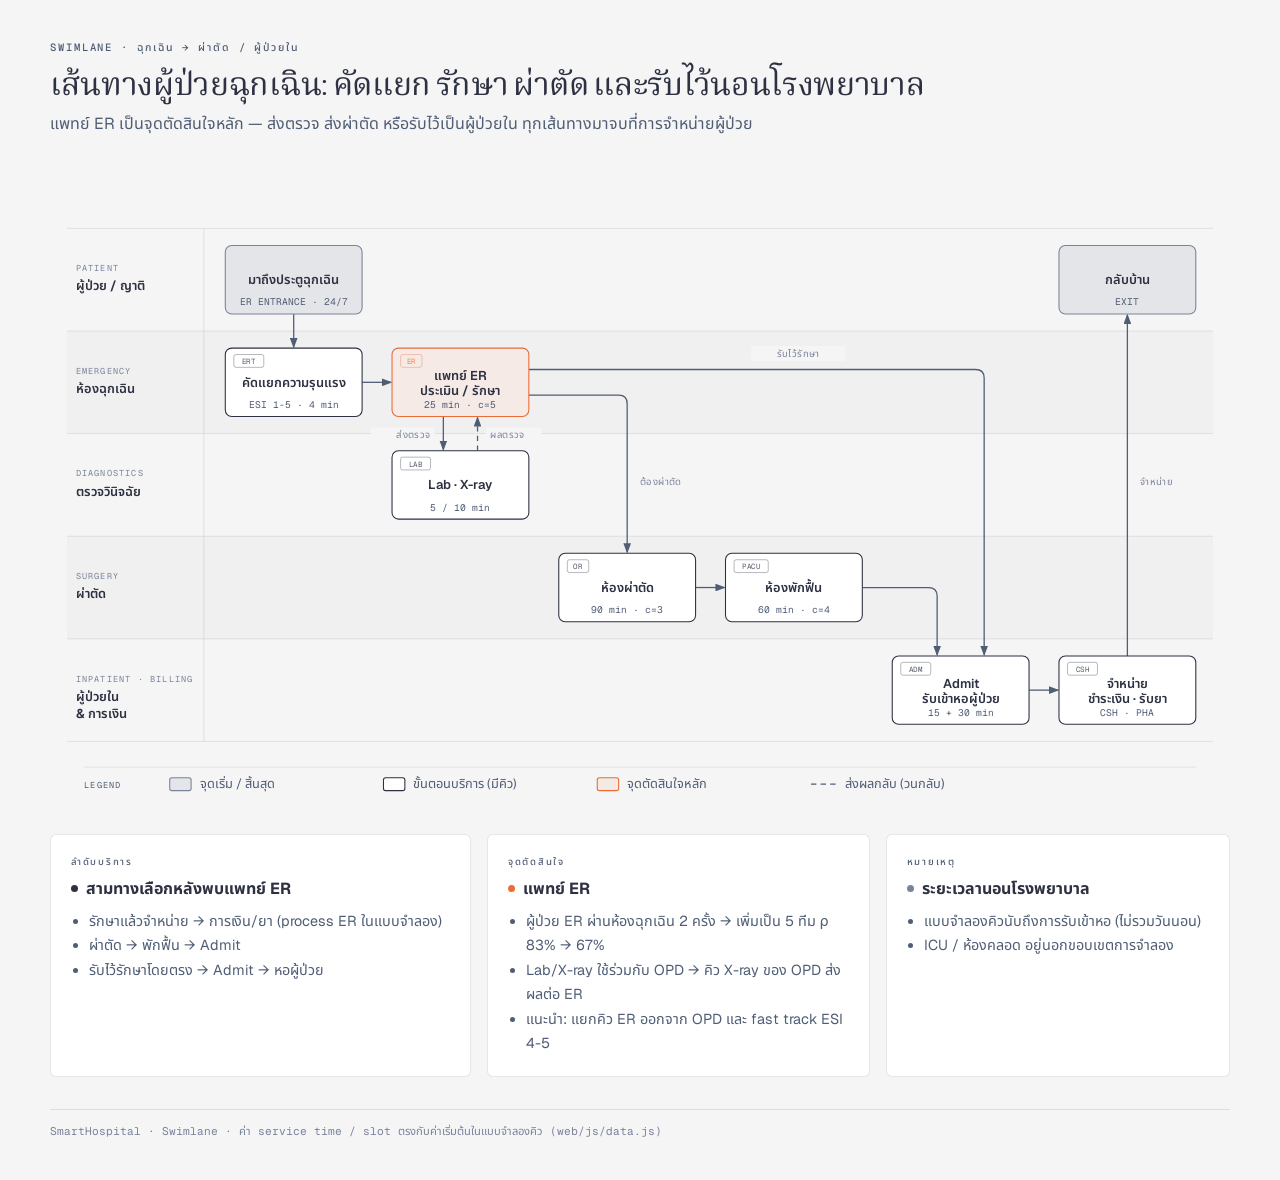
==== web/diagrams/swimlane-er-ipd.html @ c5fd8a25 "SmartHospital: patient flow simulator with queueing analysis - Hospital service/department catalog a" ====
<!DOCTYPE html>
<html lang="th">
<head>
  <meta charset="UTF-8">
  <meta name="viewport" content="width=device-width, initial-scale=1.0">
  <title>Swimlane ER IPD</title>
  <link href="https://fonts.googleapis.com/css2?family=Instrument+Serif:ital@0;1&family=Geist:wght@400;500;600&family=Geist+Mono:wght@400;500;600&family=Noto+Sans+Thai:wght@400;500;600&family=Noto+Serif+Thai:wght@400;500&display=swap" rel="stylesheet">
  <style>
    *, *::before, *::after { box-sizing: border-box; margin: 0; padding: 0; }
    :root { --paper:#f5f5f5; --ink:#2d3142; --muted:#4f5d75; --soft:#7a8399; --accent:#eb6c36; --rule:rgba(45,49,66,0.12);
      --sans:'Geist','Noto Sans Thai',system-ui,sans-serif; --serif:'Instrument Serif','Noto Serif Thai',serif; --mono:'Geist Mono','Noto Sans Thai',ui-monospace,monospace; }
    body { font-family: var(--sans); background: var(--paper); color: var(--ink); padding: 2.5rem 1.5rem; }
    .frame { max-width: 1180px; margin: 0 auto; }
    .eyebrow { font-family: var(--mono); font-size: .66rem; font-weight: 500; letter-spacing: .18em; text-transform: uppercase; color: var(--muted); margin-bottom: .5rem; }
    h1 { font-family: var(--serif); font-size: clamp(1.5rem, 2.4vw + .75rem, 2rem); font-weight: 400; letter-spacing: -.01em; line-height: 1.3; margin-bottom: .4rem; }
    .lede { color: var(--muted); margin-bottom: 1.5rem; max-width: 70ch; }
    .scroll { overflow-x: auto; }
    svg { width: 100%; min-width: 960px; display: block; }
    .cards { display: grid; grid-template-columns: 1.1fr 1fr .9fr; gap: 16px; margin-top: 1.5rem; }
    .card { background: #fff; border: 1px solid var(--rule); border-radius: 6px; padding: 1.25rem; }
    .card .eyebrow { font-size: .6rem; }
    .card h3 { font-size: 1rem; margin: .2rem 0 .5rem; display: flex; gap: 8px; align-items: center; }
    .dot { width: 7px; height: 7px; border-radius: 50%; display: inline-block; }
    .card ul { padding-left: 1.1rem; color: var(--muted); font-size: .9rem; line-height: 1.7; }
    .aside { font-family: var(--serif); font-style: italic; color: var(--muted); }
    footer { margin-top: 2rem; padding-top: .8rem; border-top: 1px solid var(--rule); font-family: var(--mono); font-size: .7rem; color: var(--soft); }
    @media (max-width: 800px) { .cards { grid-template-columns: 1fr; } }
  </style>
</head>
<body>
  <div class="frame">
    <p class="eyebrow">Swimlane · ฉุกเฉิน → ผ่าตัด / ผู้ป่วยใน</p>
    <h1>เส้นทางผู้ป่วยฉุกเฉิน: คัดแยก รักษา ผ่าตัด และรับไว้นอนโรงพยาบาล</h1>
    <p class="lede">แพทย์ ER เป็นจุดตัดสินใจหลัก — ส่งตรวจ ส่งผ่าตัด หรือรับไว้เป็นผู้ป่วยใน ทุกเส้นทางมาจบที่การจำหน่ายผู้ป่วย</p>
    <div class="scroll">
    <svg viewBox="0 0 1104 608" xmlns="http://www.w3.org/2000/svg" role="img" aria-labelledby="swimlane-er-ipd-title swimlane-er-ipd-desc">
    <title id="swimlane-er-ipd-title">เส้นทางผู้ป่วยฉุกเฉิน: คัดแยก รักษา ผ่าตัด และรับไว้นอนโรงพยาบาล</title>
    <desc id="swimlane-er-ipd-desc">Swimlane ห้าแถวแสดงผู้ป่วยฉุกเฉินผ่านการคัดแยก แพทย์ ER ส่งตรวจ Lab/X-ray แล้วแยกไปผ่าตัดและพักฟื้น หรือรับไว้ในหอผู้ป่วย ก่อนจำหน่าย ชำระเงิน รับยา และกลับบ้าน</desc>
    <defs>
      <marker id="arrow" markerWidth="8" markerHeight="6" refX="7" refY="3" orient="auto"><polygon points="0 0, 8 3, 0 6" fill="#4f5d75"/></marker>
      <marker id="arrow-accent" markerWidth="8" markerHeight="6" refX="7" refY="3" orient="auto"><polygon points="0 0, 8 3, 0 6" fill="#eb6c36"/></marker>
      <marker id="arrow-link" markerWidth="8" markerHeight="6" refX="7" refY="3" orient="auto"><polygon points="0 0, 8 3, 0 6" fill="#2e5aa8"/></marker>
    </defs>
    <rect width="100%" height="100%" fill="#f5f5f5"/>
    <!-- lanes -->
    <text x="24" y="104" fill="#7a8399" font-size="8" font-family="'Geist Mono','Noto Sans Thai',monospace" letter-spacing="0.14em">PATIENT</text>
    <text x="24" y="122" fill="#2d3142" font-size="12" font-weight="600" font-family="'Geist','Noto Sans Thai',sans-serif">ผู้ป่วย / ญาติ</text>
    <line x1="16" y1="64" x2="1088" y2="64" stroke="rgba(45,49,66,0.12)" stroke-width="0.8"/>
    <rect x="16" y="160" width="1072" height="96" fill="rgba(45,49,66,0.025)"/>
    <text x="24" y="200" fill="#7a8399" font-size="8" font-family="'Geist Mono','Noto Sans Thai',monospace" letter-spacing="0.14em">EMERGENCY</text>
    <text x="24" y="218" fill="#2d3142" font-size="12" font-weight="600" font-family="'Geist','Noto Sans Thai',sans-serif">ห้องฉุกเฉิน</text>
    <line x1="16" y1="160" x2="1088" y2="160" stroke="rgba(45,49,66,0.12)" stroke-width="0.8"/>
    <text x="24" y="296" fill="#7a8399" font-size="8" font-family="'Geist Mono','Noto Sans Thai',monospace" letter-spacing="0.14em">DIAGNOSTICS</text>
    <text x="24" y="314" fill="#2d3142" font-size="12" font-weight="600" font-family="'Geist','Noto Sans Thai',sans-serif">ตรวจวินิจฉัย</text>
    <line x1="16" y1="256" x2="1088" y2="256" stroke="rgba(45,49,66,0.12)" stroke-width="0.8"/>
    <rect x="16" y="352" width="1072" height="96" fill="rgba(45,49,66,0.025)"/>
    <text x="24" y="392" fill="#7a8399" font-size="8" font-family="'Geist Mono','Noto Sans Thai',monospace" letter-spacing="0.14em">SURGERY</text>
    <text x="24" y="410" fill="#2d3142" font-size="12" font-weight="600" font-family="'Geist','Noto Sans Thai',sans-serif">ผ่าตัด</text>
    <line x1="16" y1="352" x2="1088" y2="352" stroke="rgba(45,49,66,0.12)" stroke-width="0.8"/>
    <text x="24" y="488" fill="#7a8399" font-size="8" font-family="'Geist Mono','Noto Sans Thai',monospace" letter-spacing="0.14em">INPATIENT · BILLING</text>
    <text x="24" y="506" fill="#2d3142" font-size="12" font-weight="600" font-family="'Geist','Noto Sans Thai',sans-serif">ผู้ป่วยใน</text>
    <text x="24" y="522" fill="#2d3142" font-size="12" font-weight="600" font-family="'Geist','Noto Sans Thai',sans-serif">& การเงิน</text>
    <line x1="16" y1="448" x2="1088" y2="448" stroke="rgba(45,49,66,0.12)" stroke-width="0.8"/>
    <line x1="16" y1="544" x2="1088" y2="544" stroke="rgba(45,49,66,0.12)" stroke-width="0.8"/>
    <line x1="144" y1="64" x2="144" y2="544" stroke="rgba(45,49,66,0.12)" stroke-width="0.8"/>
    <!-- arrows (drawn before nodes) -->
    <path d="M228,144 V175" fill="none" stroke="#4f5d75" stroke-width="1.2" marker-end="url(#arrow)"/>
    <path d="M292,208 H319" fill="none" stroke="#4f5d75" stroke-width="1.2" marker-end="url(#arrow)"/>
    <path d="M368,240 V271" fill="none" stroke="#4f5d75" stroke-width="1.2" marker-end="url(#arrow)"/>
    <rect x="300" y="250" width="60" height="14" rx="2" fill="#f5f5f5"/>
    <text x="356" y="260" fill="#7a8399" font-size="9" font-family="'Geist Mono','Noto Sans Thai',monospace" text-anchor="end" letter-spacing="0.04em">ส่งตรวจ</text>
    <path d="M400,272 V241" fill="none" stroke="#4f5d75" stroke-width="1.2" stroke-dasharray="5,4" marker-end="url(#arrow)"/>
    <rect x="408" y="250" width="52" height="14" rx="2" fill="#f5f5f5"/>
    <text x="412" y="260" fill="#7a8399" font-size="9" font-family="'Geist Mono','Noto Sans Thai',monospace" text-anchor="start" letter-spacing="0.04em">ผลตรวจ</text>
    <path d="M448,220 H532 Q540,220 540,228 V367" fill="none" stroke="#4f5d75" stroke-width="1.2" marker-end="url(#arrow)"/>
    <rect x="548" y="294" width="80" height="14" rx="2" fill="#f5f5f5"/>
    <text x="552" y="304" fill="#7a8399" font-size="9" font-family="'Geist Mono','Noto Sans Thai',monospace" text-anchor="start" letter-spacing="0.04em">ต้องผ่าตัด</text>
    <path d="M448,196 H866 Q874,196 874,204 V463" fill="none" stroke="#4f5d75" stroke-width="1.2" marker-end="url(#arrow)"/>
    <rect x="656" y="174" width="88" height="14" rx="2" fill="#f5f5f5"/>
    <text x="700" y="184" fill="#7a8399" font-size="9" font-family="'Geist Mono','Noto Sans Thai',monospace" text-anchor="middle" letter-spacing="0.04em">รับไว้รักษา</text>
    <path d="M604,400 H631" fill="none" stroke="#4f5d75" stroke-width="1.2" marker-end="url(#arrow)"/>
    <path d="M760,400 H822 Q830,400 830,408 V463" fill="none" stroke="#4f5d75" stroke-width="1.2" marker-end="url(#arrow)"/>
    <path d="M916,496 H943" fill="none" stroke="#4f5d75" stroke-width="1.2" marker-end="url(#arrow)"/>
    <path d="M1008,464 V145" fill="none" stroke="#4f5d75" stroke-width="1.2" marker-end="url(#arrow)"/>
    <rect x="1016" y="294" width="60" height="14" rx="2" fill="#f5f5f5"/>
    <text x="1020" y="304" fill="#7a8399" font-size="9" font-family="'Geist Mono','Noto Sans Thai',monospace" text-anchor="start" letter-spacing="0.04em">จำหน่าย</text>
    <!-- nodes -->
    <rect x="164" y="80" width="128" height="64" rx="6" fill="#f5f5f5"/>
    <rect x="164" y="80" width="128" height="64" rx="6" fill="rgba(79,93,117,0.10)" stroke="#7a8399" stroke-width="1"/>
    <text x="228" y="116" fill="#2d3142" font-size="12" font-weight="600" font-family="'Geist','Noto Sans Thai',sans-serif" text-anchor="middle">มาถึงประตูฉุกเฉิน</text>
    <text x="228" y="136" fill="#4f5d75" font-size="9" font-family="'Geist Mono','Noto Sans Thai',monospace" text-anchor="middle">ER ENTRANCE · 24/7</text>
    <rect x="164" y="176" width="128" height="64" rx="6" fill="#f5f5f5"/>
    <rect x="164" y="176" width="128" height="64" rx="6" fill="#ffffff" stroke="#2d3142" stroke-width="1"/>
    <rect x="172" y="182" width="28" height="12" rx="2" fill="transparent" stroke="#2d3142" stroke-opacity="0.4" stroke-width="0.8"/>
    <text x="186" y="191" fill="#2d3142" fill-opacity="0.8" font-size="7" font-family="'Geist Mono','Noto Sans Thai',monospace" text-anchor="middle" letter-spacing="0.08em">ERT</text>
    <text x="228" y="212" fill="#2d3142" font-size="12" font-weight="600" font-family="'Geist','Noto Sans Thai',sans-serif" text-anchor="middle">คัดแยกความรุนแรง</text>
    <text x="228" y="232" fill="#4f5d75" font-size="9" font-family="'Geist Mono','Noto Sans Thai',monospace" text-anchor="middle">ESI 1-5 · 4 min</text>
    <rect x="320" y="176" width="128" height="64" rx="6" fill="#f5f5f5"/>
    <rect x="320" y="176" width="128" height="64" rx="6" fill="rgba(235,108,54,0.08)" stroke="#eb6c36" stroke-width="1"/>
    <rect x="328" y="182" width="20" height="12" rx="2" fill="transparent" stroke="#eb6c36" stroke-opacity="0.4" stroke-width="0.8"/>
    <text x="338" y="191" fill="#eb6c36" fill-opacity="0.8" font-size="7" font-family="'Geist Mono','Noto Sans Thai',monospace" text-anchor="middle" letter-spacing="0.08em">ER</text>
    <text x="384" y="206" fill="#2d3142" font-size="12" font-weight="600" font-family="'Geist','Noto Sans Thai',sans-serif" text-anchor="middle">แพทย์ ER</text>
    <text x="384" y="220" fill="#2d3142" font-size="12" font-weight="600" font-family="'Geist','Noto Sans Thai',sans-serif" text-anchor="middle">ประเมิน / รักษา</text>
    <text x="384" y="232" fill="#4f5d75" font-size="9" font-family="'Geist Mono','Noto Sans Thai',monospace" text-anchor="middle">25 min · c=5</text>
    <rect x="320" y="272" width="128" height="64" rx="6" fill="#f5f5f5"/>
    <rect x="320" y="272" width="128" height="64" rx="6" fill="#ffffff" stroke="#2d3142" stroke-width="1"/>
    <rect x="328" y="278" width="28" height="12" rx="2" fill="transparent" stroke="#2d3142" stroke-opacity="0.4" stroke-width="0.8"/>
    <text x="342" y="287" fill="#2d3142" fill-opacity="0.8" font-size="7" font-family="'Geist Mono','Noto Sans Thai',monospace" text-anchor="middle" letter-spacing="0.08em">LAB</text>
    <text x="384" y="308" fill="#2d3142" font-size="12" font-weight="600" font-family="'Geist','Noto Sans Thai',sans-serif" text-anchor="middle">Lab · X-ray</text>
    <text x="384" y="328" fill="#4f5d75" font-size="9" font-family="'Geist Mono','Noto Sans Thai',monospace" text-anchor="middle">5 / 10 min</text>
    <rect x="476" y="368" width="128" height="64" rx="6" fill="#f5f5f5"/>
    <rect x="476" y="368" width="128" height="64" rx="6" fill="#ffffff" stroke="#2d3142" stroke-width="1"/>
    <rect x="484" y="374" width="20" height="12" rx="2" fill="transparent" stroke="#2d3142" stroke-opacity="0.4" stroke-width="0.8"/>
    <text x="494" y="383" fill="#2d3142" fill-opacity="0.8" font-size="7" font-family="'Geist Mono','Noto Sans Thai',monospace" text-anchor="middle" letter-spacing="0.08em">OR</text>
    <text x="540" y="404" fill="#2d3142" font-size="12" font-weight="600" font-family="'Geist','Noto Sans Thai',sans-serif" text-anchor="middle">ห้องผ่าตัด</text>
    <text x="540" y="424" fill="#4f5d75" font-size="9" font-family="'Geist Mono','Noto Sans Thai',monospace" text-anchor="middle">90 min · c=3</text>
    <rect x="632" y="368" width="128" height="64" rx="6" fill="#f5f5f5"/>
    <rect x="632" y="368" width="128" height="64" rx="6" fill="#ffffff" stroke="#2d3142" stroke-width="1"/>
    <rect x="640" y="374" width="32" height="12" rx="2" fill="transparent" stroke="#2d3142" stroke-opacity="0.4" stroke-width="0.8"/>
    <text x="656" y="383" fill="#2d3142" fill-opacity="0.8" font-size="7" font-family="'Geist Mono','Noto Sans Thai',monospace" text-anchor="middle" letter-spacing="0.08em">PACU</text>
    <text x="696" y="404" fill="#2d3142" font-size="12" font-weight="600" font-family="'Geist','Noto Sans Thai',sans-serif" text-anchor="middle">ห้องพักฟื้น</text>
    <text x="696" y="424" fill="#4f5d75" font-size="9" font-family="'Geist Mono','Noto Sans Thai',monospace" text-anchor="middle">60 min · c=4</text>
    <rect x="788" y="464" width="128" height="64" rx="6" fill="#f5f5f5"/>
    <rect x="788" y="464" width="128" height="64" rx="6" fill="#ffffff" stroke="#2d3142" stroke-width="1"/>
    <rect x="796" y="470" width="28" height="12" rx="2" fill="transparent" stroke="#2d3142" stroke-opacity="0.4" stroke-width="0.8"/>
    <text x="810" y="479" fill="#2d3142" fill-opacity="0.8" font-size="7" font-family="'Geist Mono','Noto Sans Thai',monospace" text-anchor="middle" letter-spacing="0.08em">ADM</text>
    <text x="852" y="494" fill="#2d3142" font-size="12" font-weight="600" font-family="'Geist','Noto Sans Thai',sans-serif" text-anchor="middle">Admit</text>
    <text x="852" y="508" fill="#2d3142" font-size="12" font-weight="600" font-family="'Geist','Noto Sans Thai',sans-serif" text-anchor="middle">รับเข้าหอผู้ป่วย</text>
    <text x="852" y="520" fill="#4f5d75" font-size="9" font-family="'Geist Mono','Noto Sans Thai',monospace" text-anchor="middle">15 + 30 min</text>
    <rect x="944" y="464" width="128" height="64" rx="6" fill="#f5f5f5"/>
    <rect x="944" y="464" width="128" height="64" rx="6" fill="#ffffff" stroke="#2d3142" stroke-width="1"/>
    <rect x="952" y="470" width="28" height="12" rx="2" fill="transparent" stroke="#2d3142" stroke-opacity="0.4" stroke-width="0.8"/>
    <text x="966" y="479" fill="#2d3142" fill-opacity="0.8" font-size="7" font-family="'Geist Mono','Noto Sans Thai',monospace" text-anchor="middle" letter-spacing="0.08em">CSH</text>
    <text x="1008" y="494" fill="#2d3142" font-size="12" font-weight="600" font-family="'Geist','Noto Sans Thai',sans-serif" text-anchor="middle">จำหน่าย</text>
    <text x="1008" y="508" fill="#2d3142" font-size="12" font-weight="600" font-family="'Geist','Noto Sans Thai',sans-serif" text-anchor="middle">ชำระเงิน · รับยา</text>
    <text x="1008" y="520" fill="#4f5d75" font-size="9" font-family="'Geist Mono','Noto Sans Thai',monospace" text-anchor="middle">CSH · PHA</text>
    <rect x="944" y="80" width="128" height="64" rx="6" fill="#f5f5f5"/>
    <rect x="944" y="80" width="128" height="64" rx="6" fill="rgba(79,93,117,0.10)" stroke="#7a8399" stroke-width="1"/>
    <text x="1008" y="116" fill="#2d3142" font-size="12" font-weight="600" font-family="'Geist','Noto Sans Thai',sans-serif" text-anchor="middle">กลับบ้าน</text>
    <text x="1008" y="136" fill="#4f5d75" font-size="9" font-family="'Geist Mono','Noto Sans Thai',monospace" text-anchor="middle">EXIT</text>
    <!-- legend -->
    <line x1="32" y1="568" x2="1072" y2="568" stroke="rgba(45,49,66,0.12)" stroke-width="0.8"/>
    <text x="32" y="588" fill="#4f5d75" font-size="8" font-family="'Geist Mono','Noto Sans Thai',monospace" letter-spacing="0.14em">LEGEND</text>
    <rect x="112" y="578" width="20" height="12" rx="2" fill="rgba(79,93,117,0.10)" stroke="#7a8399" stroke-width="1"/>
    <text x="140" y="588" fill="#4f5d75" font-size="12" font-family="'Geist','Noto Sans Thai',sans-serif">จุดเริ่ม / สิ้นสุด</text>
    <rect x="312" y="578" width="20" height="12" rx="2" fill="#ffffff" stroke="#2d3142" stroke-width="1"/>
    <text x="340" y="588" fill="#4f5d75" font-size="12" font-family="'Geist','Noto Sans Thai',sans-serif">ขั้นตอนบริการ (มีคิว)</text>
    <rect x="512" y="578" width="20" height="12" rx="2" fill="rgba(235,108,54,0.08)" stroke="#eb6c36" stroke-width="1"/>
    <text x="540" y="588" fill="#4f5d75" font-size="12" font-family="'Geist','Noto Sans Thai',sans-serif">จุดตัดสินใจหลัก</text>
    <line x1="712" y1="584" x2="736" y2="584" stroke="#4f5d75" stroke-width="1.2" stroke-dasharray="5,4"/>
    <text x="744" y="588" fill="#4f5d75" font-size="12" font-family="'Geist','Noto Sans Thai',sans-serif">ส่งผลกลับ (วนกลับ)</text>
    </svg>
    </div>
    <div class="cards"><div class="card"><p class="eyebrow">ลำดับบริการ</p><h3><span class="dot" style="background:#2d3142"></span>สามทางเลือกหลังพบแพทย์ ER</h3><ul><li>รักษาแล้วจำหน่าย → การเงิน/ยา (process ER ในแบบจำลอง)</li><li>ผ่าตัด → พักฟื้น → Admit</li><li>รับไว้รักษาโดยตรง → Admit → หอผู้ป่วย</li></ul></div><div class="card"><p class="eyebrow">จุดตัดสินใจ</p><h3><span class="dot" style="background:#eb6c36"></span>แพทย์ ER</h3><ul><li>ผู้ป่วย ER ผ่านห้องฉุกเฉิน 2 ครั้ง → เพิ่มเป็น 5 ทีม ρ 83% → 67%</li><li>Lab/X-ray ใช้ร่วมกับ OPD → คิว X-ray ของ OPD ส่งผลต่อ ER</li><li>แนะนำ: แยกคิว ER ออกจาก OPD และ fast track ESI 4-5</li></ul></div><div class="card"><p class="eyebrow">หมายเหตุ</p><h3><span class="dot" style="background:#7a8399"></span>ระยะเวลานอนโรงพยาบาล</h3><ul><li>แบบจำลองคิวนับถึงการรับเข้าหอ (ไม่รวมวันนอน)</li><li>ICU / ห้องคลอด อยู่นอกขอบเขตการจำลอง</li></ul></div></div>
    <footer>SmartHospital · Swimlane · ค่า service time / slot ตรงกับค่าเริ่มต้นในแบบจำลองคิว (web/js/data.js)</footer>
  </div>
</body>
</html>
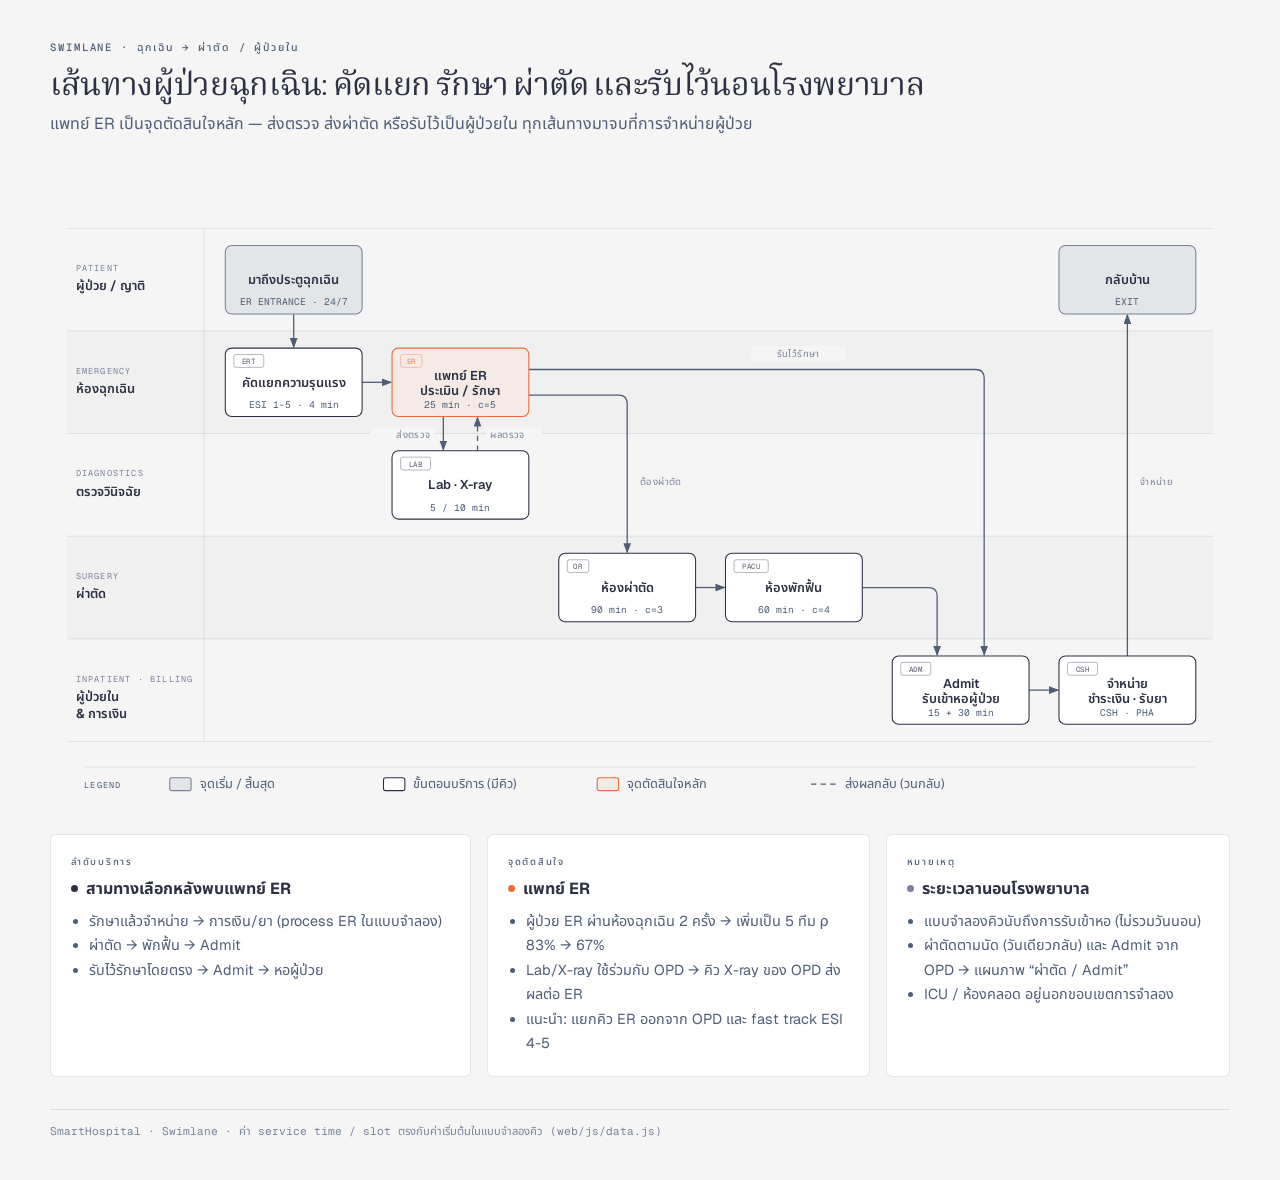
==== commit 35621e0f: "Add swimlanes for specialty OPD and day surgery / OPD admit - New swimlane-opd-specialty: procedures" ====
--- a/web/diagrams/swimlane-er-ipd.html
+++ b/web/diagrams/swimlane-er-ipd.html
@@ -151,7 +151,7 @@
     <text x="744" y="588" fill="#4f5d75" font-size="12" font-family="'Geist','Noto Sans Thai',sans-serif">ส่งผลกลับ (วนกลับ)</text>
     </svg>
     </div>
-    <div class="cards"><div class="card"><p class="eyebrow">ลำดับบริการ</p><h3><span class="dot" style="background:#2d3142"></span>สามทางเลือกหลังพบแพทย์ ER</h3><ul><li>รักษาแล้วจำหน่าย → การเงิน/ยา (process ER ในแบบจำลอง)</li><li>ผ่าตัด → พักฟื้น → Admit</li><li>รับไว้รักษาโดยตรง → Admit → หอผู้ป่วย</li></ul></div><div class="card"><p class="eyebrow">จุดตัดสินใจ</p><h3><span class="dot" style="background:#eb6c36"></span>แพทย์ ER</h3><ul><li>ผู้ป่วย ER ผ่านห้องฉุกเฉิน 2 ครั้ง → เพิ่มเป็น 5 ทีม ρ 83% → 67%</li><li>Lab/X-ray ใช้ร่วมกับ OPD → คิว X-ray ของ OPD ส่งผลต่อ ER</li><li>แนะนำ: แยกคิว ER ออกจาก OPD และ fast track ESI 4-5</li></ul></div><div class="card"><p class="eyebrow">หมายเหตุ</p><h3><span class="dot" style="background:#7a8399"></span>ระยะเวลานอนโรงพยาบาล</h3><ul><li>แบบจำลองคิวนับถึงการรับเข้าหอ (ไม่รวมวันนอน)</li><li>ICU / ห้องคลอด อยู่นอกขอบเขตการจำลอง</li></ul></div></div>
+    <div class="cards"><div class="card"><p class="eyebrow">ลำดับบริการ</p><h3><span class="dot" style="background:#2d3142"></span>สามทางเลือกหลังพบแพทย์ ER</h3><ul><li>รักษาแล้วจำหน่าย → การเงิน/ยา (process ER ในแบบจำลอง)</li><li>ผ่าตัด → พักฟื้น → Admit</li><li>รับไว้รักษาโดยตรง → Admit → หอผู้ป่วย</li></ul></div><div class="card"><p class="eyebrow">จุดตัดสินใจ</p><h3><span class="dot" style="background:#eb6c36"></span>แพทย์ ER</h3><ul><li>ผู้ป่วย ER ผ่านห้องฉุกเฉิน 2 ครั้ง → เพิ่มเป็น 5 ทีม ρ 83% → 67%</li><li>Lab/X-ray ใช้ร่วมกับ OPD → คิว X-ray ของ OPD ส่งผลต่อ ER</li><li>แนะนำ: แยกคิว ER ออกจาก OPD และ fast track ESI 4-5</li></ul></div><div class="card"><p class="eyebrow">หมายเหตุ</p><h3><span class="dot" style="background:#7a8399"></span>ระยะเวลานอนโรงพยาบาล</h3><ul><li>แบบจำลองคิวนับถึงการรับเข้าหอ (ไม่รวมวันนอน)</li><li>ผ่าตัดตามนัด (วันเดียวกลับ) และ Admit จาก OPD → แผนภาพ “ผ่าตัด / Admit”</li><li>ICU / ห้องคลอด อยู่นอกขอบเขตการจำลอง</li></ul></div></div>
     <footer>SmartHospital · Swimlane · ค่า service time / slot ตรงกับค่าเริ่มต้นในแบบจำลองคิว (web/js/data.js)</footer>
   </div>
 </body>
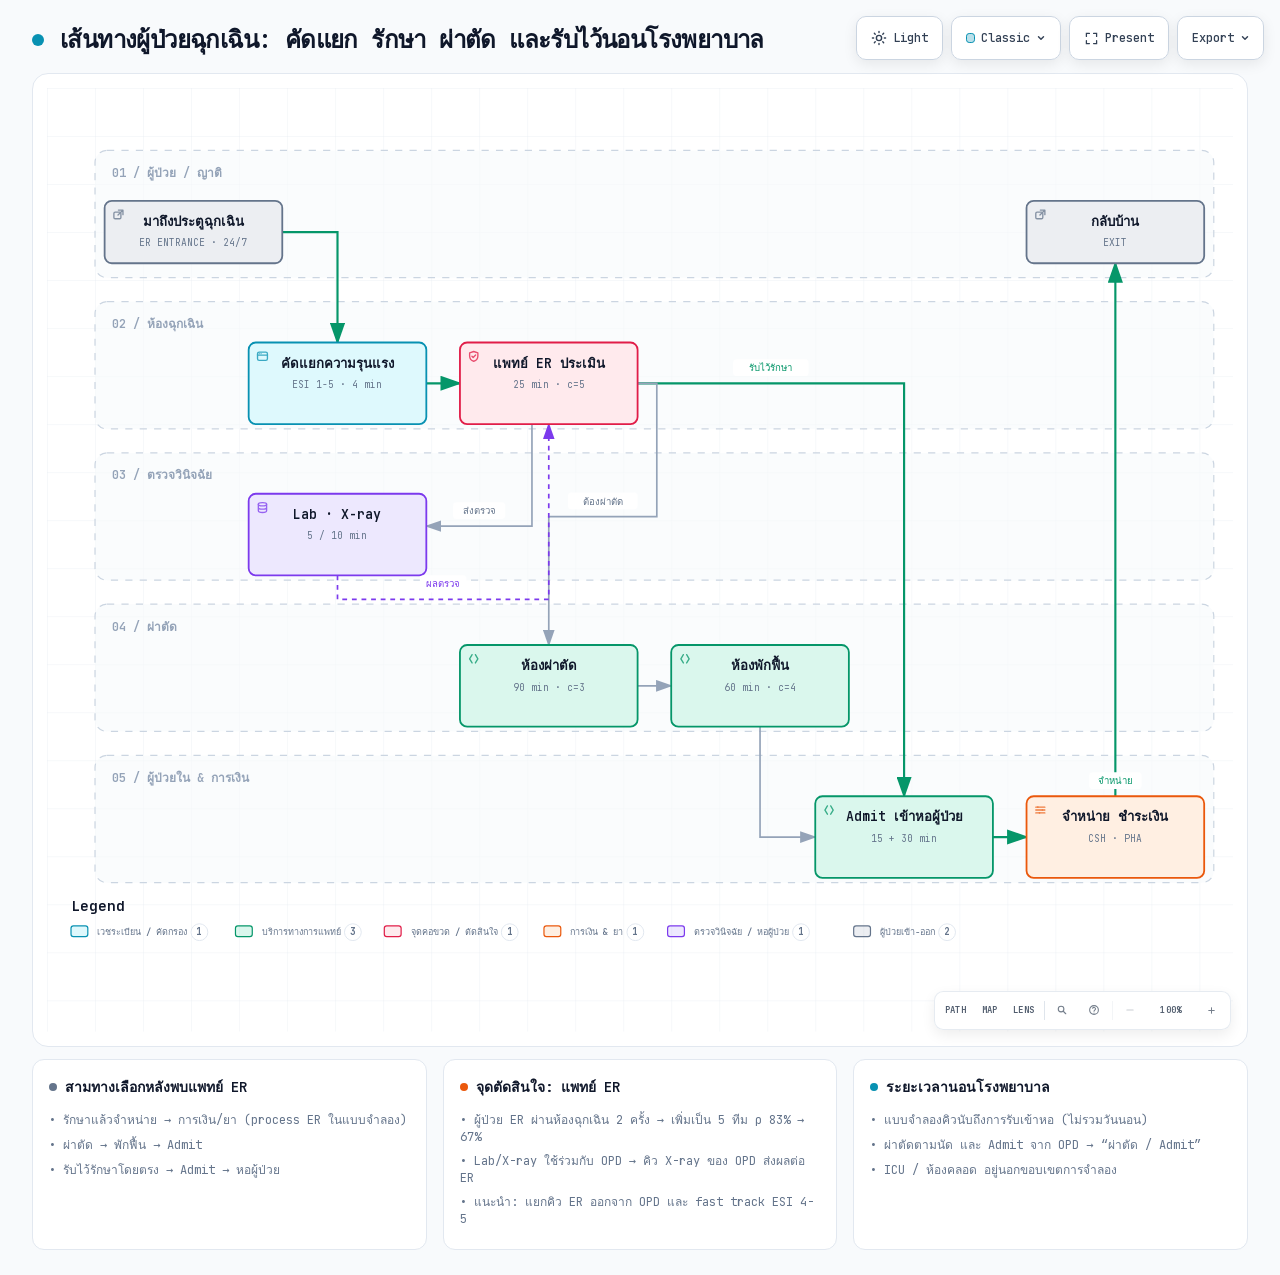
==== commit c2658005: "Redraw swimlanes as interactive Archify workflow diagrams - Four swimlanes (OPD, specialty OPD, surg" ====
--- a/web/diagrams/swimlane-er-ipd.html
+++ b/web/diagrams/swimlane-er-ipd.html
@@ -1,158 +1,15016 @@
 <!DOCTYPE html>
-<html lang="th">
+<html lang="en" data-theme="dark" data-preset="classic">
 <head>
   <meta charset="UTF-8">
   <meta name="viewport" content="width=device-width, initial-scale=1.0">
-  <title>Swimlane ER IPD</title>
-  <link href="https://fonts.googleapis.com/css2?family=Instrument+Serif:ital@0;1&family=Geist:wght@400;500;600&family=Geist+Mono:wght@400;500;600&family=Noto+Sans+Thai:wght@400;500;600&family=Noto+Serif+Thai:wght@400;500&display=swap" rel="stylesheet">
+  <meta name="generator" content="archify 2.17.0-dev.1">
+  <title>เส้นทางผู้ป่วยฉุกเฉิน: คัดแยก รักษา ผ่าตัด และรับไว้นอนโรงพยาบาล Diagram</title>
+  <script>
+    // Resolve the theme before first paint so light-preference users don't
+    // see a dark flash. The toolbar script below re-applies with UI state.
+    (function () {
+      try {
+        var theme = null;
+        try {
+          var param = new URLSearchParams(window.location.search).get('theme');
+          if (param === 'light' || param === 'dark') theme = param;
+          if (new URLSearchParams(window.location.search).get('embed') === '1') {
+            document.documentElement.setAttribute('data-embed', 'true');
+          }
+          if (new URLSearchParams(window.location.search).get('present') === '1') {
+            document.documentElement.setAttribute('data-present', 'true');
+          }
+        } catch (_) {}
+        if (!theme) {
+          try { theme = localStorage.getItem('archify-theme'); } catch (_) {}
+        }
+        if (theme !== 'light' && theme !== 'dark') {
+          theme = window.matchMedia('(prefers-color-scheme: light)').matches ? 'light' : 'dark';
+        }
+        document.documentElement.setAttribute('data-theme', theme);
+      } catch (_) {}
+    })();
+  </script>
+  <style id="archify-fonts">
+/*
+JetBrains Mono variable WOFF2 subsets from Google Fonts service revision v24.
+These fixed bytes are shared by the viewer and its SVG/raster exports.
+No local() source: an installed copy must not override the bundled font.
+Uncovered characters (including CJK) still use the system fallback stack.
+Upstream: https://github.com/JetBrains/JetBrainsMono
+
+cyrillic-ext    1664 bytes  sha256 9343de2ca5d9549f792e7962375af8efb0f320c7643bfd36c884b5a30e5c396f
+cyrillic        8892 bytes  sha256 4995a9a43ac659ec32fcd8b463755cd6a07b31a6e6b3894a6a153b661cf490e2
+greek           6800 bytes  sha256 49c3da6c9a2b279b0f1f860f5cfb1f5dc38d88a5c7be9c9b1837bbc4e3db6111
+vietnamese      5872 bytes  sha256 d44eb1936043a56038eb02dd70b243f379bef65783f94ec12f277550720411f1
+latin-ext      11596 bytes  sha256 9c38cb2d0d2d93c1ee6e21fa78db76f13ea7e15e15cc64214c7ca89b6aaa35c4
+latin          31340 bytes  sha256 2c32b9b3ee358c119e210f6f5195f9bd34894d78a785ff2e95d60e718e400af4
+
+Copyright 2020 The JetBrains Mono Project Authors (https://github.com/JetBrains/JetBrainsMono)
+
+This Font Software is licensed under the SIL Open Font License, Version 1.1.
+This license is copied below, and is also available with a FAQ at:
+https://openfontlicense.org
+
+
+-----------------------------------------------------------
+SIL OPEN FONT LICENSE Version 1.1 - 26 February 2007
+-----------------------------------------------------------
+
+PREAMBLE
+The goals of the Open Font License (OFL) are to stimulate worldwide
+development of collaborative font projects, to support the font creation
+efforts of academic and linguistic communities, and to provide a free and
+open framework in which fonts may be shared and improved in partnership
+with others.
+
+The OFL allows the licensed fonts to be used, studied, modified and
+redistributed freely as long as they are not sold by themselves. The
+fonts, including any derivative works, can be bundled, embedded,
+redistributed and/or sold with any software provided that any reserved
+names are not used by derivative works. The fonts and derivatives,
+however, cannot be released under any other type of license. The
+requirement for fonts to remain under this license does not apply
+to any document created using the fonts or their derivatives.
+
+DEFINITIONS
+"Font Software" refers to the set of files released by the Copyright
+Holder(s) under this license and clearly marked as such. This may
+include source files, build scripts and documentation.
+
+"Reserved Font Name" refers to any names specified as such after the
+copyright statement(s).
+
+"Original Version" refers to the collection of Font Software components as
+distributed by the Copyright Holder(s).
+
+"Modified Version" refers to any derivative made by adding to, deleting,
+or substituting -- in part or in whole -- any of the components of the
+Original Version, by changing formats or by porting the Font Software to a
+new environment.
+
+"Author" refers to any designer, engineer, programmer, technical
+writer or other person who contributed to the Font Software.
+
+PERMISSION & CONDITIONS
+Permission is hereby granted, free of charge, to any person obtaining
+a copy of the Font Software, to use, study, copy, merge, embed, modify,
+redistribute, and sell modified and unmodified copies of the Font
+Software, subject to the following conditions:
+
+1) Neither the Font Software nor any of its individual components,
+in Original or Modified Versions, may be sold by itself.
+
+2) Original or Modified Versions of the Font Software may be bundled,
+redistributed and/or sold with any software, provided that each copy
+contains the above copyright notice and this license. These can be
+included either as stand-alone text files, human-readable headers or
+in the appropriate machine-readable metadata fields within text or
+binary files as long as those fields can be easily viewed by the user.
+
+3) No Modified Version of the Font Software may use the Reserved Font
+Name(s) unless explicit written permission is granted by the corresponding
+Copyright Holder. This restriction only applies to the primary font name as
+presented to the users.
+
+4) The name(s) of the Copyright Holder(s) or the Author(s) of the Font
+Software shall not be used to promote, endorse or advertise any
+Modified Version, except to acknowledge the contribution(s) of the
+Copyright Holder(s) and the Author(s) or with their explicit written
+permission.
+
+5) The Font Software, modified or unmodified, in part or in whole,
+must be distributed entirely under this license, and must not be
+distributed under any other license. The requirement for fonts to
+remain under this license does not apply to any document created
+using the Font Software.
+
+TERMINATION
+This license becomes null and void if any of the above conditions are
+not met.
+
+DISCLAIMER
+THE FONT SOFTWARE IS PROVIDED "AS IS", WITHOUT WARRANTY OF ANY KIND,
+EXPRESS OR IMPLIED, INCLUDING BUT NOT LIMITED TO ANY WARRANTIES OF
+MERCHANTABILITY, FITNESS FOR A PARTICULAR PURPOSE AND NONINFRINGEMENT
+OF COPYRIGHT, PATENT, TRADEMARK, OR OTHER RIGHT. IN NO EVENT SHALL THE
+COPYRIGHT HOLDER BE LIABLE FOR ANY CLAIM, DAMAGES OR OTHER LIABILITY,
+INCLUDING ANY GENERAL, SPECIAL, INDIRECT, INCIDENTAL, OR CONSEQUENTIAL
+DAMAGES, WHETHER IN AN ACTION OF CONTRACT, TORT OR OTHERWISE, ARISING
+FROM, OUT OF THE USE OR INABILITY TO USE THE FONT SOFTWARE OR FROM
+OTHER DEALINGS IN THE FONT SOFTWARE.
+*/
+    /* cyrillic-ext */
+    @font-face { font-family: 'JetBrains Mono'; font-style: normal; font-weight: 400 800; font-display: swap;
+      src: url([data-uri]) format('woff2');
+      unicode-range: U+0460-052F, U+1C80-1C8A, U+20B4, U+2DE0-2DFF, U+A640-A69F, U+FE2E-FE2F; }
+    /* cyrillic */
+    @font-face { font-family: 'JetBrains Mono'; font-style: normal; font-weight: 400 800; font-display: swap;
+      src: url([data-uri]) format('woff2');
+      unicode-range: U+0301, U+0400-045F, U+0490-0491, U+04B0-04B1, U+2116; }
+    /* greek */
+    @font-face { font-family: 'JetBrains Mono'; font-style: normal; font-weight: 400 800; font-display: swap;
+      src: url([data-uri]) format('woff2');
+      unicode-range: U+0370-0377, U+037A-037F, U+0384-038A, U+038C, U+038E-03A1, U+03A3-03FF; }
+    /* vietnamese */
+    @font-face { font-family: 'JetBrains Mono'; font-style: normal; font-weight: 400 800; font-display: swap;
+      src: url([data-uri]) format('woff2');
+      unicode-range: U+0102-0103, U+0110-0111, U+0128-0129, U+0168-0169, U+01A0-01A1, U+01AF-01B0, U+0300-0301, U+0303-0304, U+0308-0309, U+0323, U+0329, U+1EA0-1EF9, U+20AB; }
+    /* latin-ext */
+    @font-face { font-family: 'JetBrains Mono'; font-style: normal; font-weight: 400 800; font-display: swap;
+      src: url([data-uri]) format('woff2');
+      unicode-range: U+0100-02BA, U+02BD-02C5, U+02C7-02CC, U+02CE-02D7, U+02DD-02FF, U+0304, U+0308, U+0329, U+1D00-1DBF, U+1E00-1E9F, U+1EF2-1EFF, U+2020, U+20A0-20AB, U+20AD-20C0, U+2113, U+2C60-2C7F, U+A720-A7FF; }
+    /* latin */
+    @font-face { font-family: 'JetBrains Mono'; font-style: normal; font-weight: 400 800; font-display: swap;
+      src: url([data-uri]) format('woff2');
+      unicode-range: U+0000-00FF, U+0131, U+0152-0153, U+02BB-02BC, U+02C6, U+02DA, U+02DC, U+0304, U+0308, U+0329, U+2000-206F, U+20AC, U+2122, U+2191, U+2193, U+2212, U+2215, U+FEFF, U+FFFD; }
+  </style>
   <style>
-    *, *::before, *::after { box-sizing: border-box; margin: 0; padding: 0; }
-    :root { --paper:#f5f5f5; --ink:#2d3142; --muted:#4f5d75; --soft:#7a8399; --accent:#eb6c36; --rule:rgba(45,49,66,0.12);
-      --sans:'Geist','Noto Sans Thai',system-ui,sans-serif; --serif:'Instrument Serif','Noto Serif Thai',serif; --mono:'Geist Mono','Noto Sans Thai',ui-monospace,monospace; }
-    body { font-family: var(--sans); background: var(--paper); color: var(--ink); padding: 2.5rem 1.5rem; }
-    .frame { max-width: 1180px; margin: 0 auto; }
-    .eyebrow { font-family: var(--mono); font-size: .66rem; font-weight: 500; letter-spacing: .18em; text-transform: uppercase; color: var(--muted); margin-bottom: .5rem; }
-    h1 { font-family: var(--serif); font-size: clamp(1.5rem, 2.4vw + .75rem, 2rem); font-weight: 400; letter-spacing: -.01em; line-height: 1.3; margin-bottom: .4rem; }
-    .lede { color: var(--muted); margin-bottom: 1.5rem; max-width: 70ch; }
-    .scroll { overflow-x: auto; }
-    svg { width: 100%; min-width: 960px; display: block; }
-    .cards { display: grid; grid-template-columns: 1.1fr 1fr .9fr; gap: 16px; margin-top: 1.5rem; }
-    .card { background: #fff; border: 1px solid var(--rule); border-radius: 6px; padding: 1.25rem; }
-    .card .eyebrow { font-size: .6rem; }
-    .card h3 { font-size: 1rem; margin: .2rem 0 .5rem; display: flex; gap: 8px; align-items: center; }
-    .dot { width: 7px; height: 7px; border-radius: 50%; display: inline-block; }
-    .card ul { padding-left: 1.1rem; color: var(--muted); font-size: .9rem; line-height: 1.7; }
-    .aside { font-family: var(--serif); font-style: italic; color: var(--muted); }
-    footer { margin-top: 2rem; padding-top: .8rem; border-top: 1px solid var(--rule); font-family: var(--mono); font-size: .7rem; color: var(--soft); }
-    @media (max-width: 800px) { .cards { grid-template-columns: 1fr; } }
+    /* ==========================================================
+       THEME VARIABLES — switch by toggling [data-theme] on <html>
+       ========================================================== */
+    :root,
+    [data-theme="dark"] {
+      --bg: #020617;
+      --grid: #1e293b;
+      --text: #ffffff;
+      --text-muted: #94a3b8;
+      --text-dim: #475569;
+      /* UI chrome and menu hints need more contrast than SVG .t-dim accents */
+      --text-faint: #7d8da1;
+
+      --panel: rgba(15, 23, 42, 0.5);
+      --panel-border: #1e293b;
+      --lane-fill: rgba(15, 23, 42, 0.22);
+      --lane-stroke: #334155;
+
+      --arrow: #64748b;
+      --arrow-emphasis: #34d399;
+
+      /* Opaque mask color used behind semi-transparent component fills
+         so the arrows drawn underneath are properly hidden. */
+      --mask: #0f172a;
+
+      --frontend-fill:    rgba(8, 51, 68, 0.4);
+      --frontend-stroke:  #22d3ee;
+      --backend-fill:     rgba(6, 78, 59, 0.4);
+      --backend-stroke:   #34d399;
+      --database-fill:    rgba(76, 29, 149, 0.4);
+      --database-stroke:  #a78bfa;
+      --cloud-fill:       rgba(120, 53, 15, 0.3);
+      --cloud-stroke:     #fbbf24;
+      --security-fill:    rgba(136, 19, 55, 0.4);
+      --security-stroke:  #fb7185;
+      --messagebus-fill:  rgba(251, 146, 60, 0.3);
+      --messagebus-stroke:#fb923c;
+      --external-fill:    rgba(30, 41, 59, 0.5);
+      --external-stroke:  #94a3b8;
+
+      --toolbar-bg:       rgba(15, 23, 42, 0.8);
+      --toolbar-border:   #334155;
+      --toolbar-text:     #e2e8f0;
+      --toolbar-hover:    rgba(15, 23, 42, 0.95);
+      --toolbar-menu-bg:  #0f172a;
+    }
+
+    [data-theme="light"] {
+      --bg: #f8fafc;
+      --grid: #e2e8f0;
+      --text: #0f172a;
+      --text-muted: #64748b;
+      --text-dim: #94a3b8;
+      --text-faint: #64748b;
+
+      --panel: #ffffff;
+      --panel-border: #e2e8f0;
+      --lane-fill: rgba(248, 250, 252, 0.65);
+      --lane-stroke: #cbd5e1;
+
+      --arrow: #94a3b8;
+      --arrow-emphasis: #059669;
+
+      --mask: #ffffff;
+
+      --frontend-fill:    rgba(34, 211, 238, 0.15);
+      --frontend-stroke:  #0891b2;
+      --backend-fill:     rgba(52, 211, 153, 0.18);
+      --backend-stroke:   #059669;
+      --database-fill:    rgba(167, 139, 250, 0.2);
+      --database-stroke:  #7c3aed;
+      --cloud-fill:       rgba(251, 191, 36, 0.18);
+      --cloud-stroke:     #d97706;
+      --security-fill:    rgba(251, 113, 133, 0.15);
+      --security-stroke:  #e11d48;
+      --messagebus-fill:  rgba(251, 146, 60, 0.15);
+      --messagebus-stroke:#ea580c;
+      --external-fill:    rgba(148, 163, 184, 0.18);
+      --external-stroke:  #64748b;
+
+      --toolbar-bg:       rgba(255, 255, 255, 0.92);
+      --toolbar-border:   #cbd5e1;
+      --toolbar-text:     #334155;
+      --toolbar-hover:    #ffffff;
+      --toolbar-menu-bg:  #ffffff;
+    }
+
+    /* ==========================================================
+       SIGNAL FLOW — an opt-in, motion-forward visual preset.
+       The variables also target a standalone exported SVG, whose
+       root carries data-preset and data-theme directly.
+       ========================================================== */
+    [data-preset="signal-flow"][data-theme="dark"] {
+      --bg: #030711;
+      --grid: #15233a;
+      --panel: rgba(6, 14, 28, 0.78);
+      --panel-border: #1d3350;
+      --lane-fill: rgba(9, 22, 40, 0.5);
+      --lane-stroke: #2c4564;
+      --text: #f5fbff;
+      --text-muted: #9eb0c7;
+      --text-dim: #52667f;
+      --text-faint: #7890ad;
+      --mask: #07101e;
+      --frontend-fill: rgba(6, 182, 212, 0.14);
+      --frontend-stroke: #67e8f9;
+      --backend-fill: rgba(16, 185, 129, 0.14);
+      --backend-stroke: #5eead4;
+      --database-fill: rgba(139, 92, 246, 0.16);
+      --database-stroke: #c4b5fd;
+      --cloud-fill: rgba(245, 158, 11, 0.13);
+      --cloud-stroke: #fcd34d;
+      --security-fill: rgba(244, 63, 94, 0.13);
+      --security-stroke: #fda4af;
+      --messagebus-fill: rgba(249, 115, 22, 0.13);
+      --messagebus-stroke: #fdba74;
+      --external-fill: rgba(71, 85, 105, 0.24);
+      --external-stroke: #a5b4c7;
+      --arrow: #7890ad;
+      --arrow-emphasis: #2dd4bf;
+      --toolbar-bg: rgba(7, 16, 30, 0.86);
+      --toolbar-border: #29415f;
+      --toolbar-menu-bg: #07101e;
+    }
+
+    [data-preset="signal-flow"][data-theme="light"] {
+      --bg: #f4f9fc;
+      --grid: #d4e5ee;
+      --panel: rgba(255, 255, 255, 0.82);
+      --panel-border: #bfd5e2;
+      --lane-fill: rgba(232, 243, 248, 0.62);
+      --lane-stroke: #a9c5d5;
+      --text: #102638;
+      --text-muted: #587287;
+      --text-dim: #8aa2b4;
+      --text-faint: #668397;
+      --mask: #ffffff;
+      --frontend-fill: rgba(6, 182, 212, 0.09);
+      --frontend-stroke: #0789a1;
+      --backend-fill: rgba(5, 150, 105, 0.09);
+      --backend-stroke: #087f69;
+      --database-fill: rgba(124, 58, 237, 0.09);
+      --database-stroke: #7254c7;
+      --cloud-fill: rgba(217, 119, 6, 0.08);
+      --cloud-stroke: #b9670b;
+      --security-fill: rgba(225, 29, 72, 0.08);
+      --security-stroke: #c53a59;
+      --messagebus-fill: rgba(234, 88, 12, 0.08);
+      --messagebus-stroke: #c65f27;
+      --external-fill: rgba(100, 116, 139, 0.1);
+      --external-stroke: #607a8c;
+      --arrow: #7b97aa;
+      --arrow-emphasis: #0d9488;
+    }
+
+    /* ==========================================================
+       BLUEPRINT — a review-first drafting preset for deployment,
+       infrastructure, and technical design documentation. It keeps
+       the same semantic palette and geometry while trading glow for
+       precise grid contrast, squared materials, and drafting marks.
+       ========================================================== */
+    [data-preset="blueprint"][data-theme="dark"] {
+      --bg: #06131f;
+      --grid: #17425a;
+      --panel: rgba(7, 27, 43, 0.9);
+      --panel-border: #27627f;
+      --lane-fill: rgba(10, 43, 66, 0.36);
+      --lane-stroke: #34799a;
+      --text: #e3f6ff;
+      --text-muted: #91b8ca;
+      --text-dim: #557e92;
+      --text-faint: #739caf;
+      --mask: #0a2031;
+      --frontend-fill: rgba(26, 157, 193, 0.14);
+      --frontend-stroke: #66d9ef;
+      --backend-fill: rgba(31, 155, 124, 0.13);
+      --backend-stroke: #69dfbd;
+      --database-fill: rgba(120, 105, 196, 0.14);
+      --database-stroke: #b4a8ff;
+      --cloud-fill: rgba(197, 145, 43, 0.13);
+      --cloud-stroke: #ffd166;
+      --security-fill: rgba(199, 76, 104, 0.13);
+      --security-stroke: #ff8da1;
+      --messagebus-fill: rgba(207, 112, 49, 0.13);
+      --messagebus-stroke: #ffad66;
+      --external-fill: rgba(84, 119, 139, 0.18);
+      --external-stroke: #a7cad9;
+      --arrow: #78a3b7;
+      --arrow-emphasis: #64dfc1;
+      --toolbar-bg: rgba(7, 28, 45, 0.92);
+      --toolbar-border: #34799a;
+      --toolbar-text: #d8f3ff;
+      --toolbar-hover: rgba(18, 58, 83, 0.95);
+      --toolbar-menu-bg: #0a2031;
+    }
+
+    [data-preset="blueprint"][data-theme="light"] {
+      --bg: #edf7fa;
+      --grid: #b5d5e1;
+      --panel: rgba(249, 253, 255, 0.94);
+      --panel-border: #78aabd;
+      --lane-fill: rgba(210, 232, 240, 0.42);
+      --lane-stroke: #83b2c4;
+      --text: #123344;
+      --text-muted: #4e7486;
+      --text-dim: #86a6b4;
+      --text-faint: #668c9d;
+      --mask: #f9fdff;
+      --frontend-fill: rgba(8, 145, 178, 0.08);
+      --frontend-stroke: #087f9c;
+      --backend-fill: rgba(5, 128, 101, 0.08);
+      --backend-stroke: #08755f;
+      --database-fill: rgba(100, 75, 180, 0.08);
+      --database-stroke: #6757a8;
+      --cloud-fill: rgba(181, 120, 15, 0.08);
+      --cloud-stroke: #a86609;
+      --security-fill: rgba(190, 48, 80, 0.07);
+      --security-stroke: #b32f50;
+      --messagebus-fill: rgba(196, 81, 22, 0.07);
+      --messagebus-stroke: #b65120;
+      --external-fill: rgba(79, 112, 128, 0.08);
+      --external-stroke: #506f7e;
+      --arrow: #6d93a5;
+      --arrow-emphasis: #087f69;
+      --toolbar-bg: rgba(247, 252, 254, 0.94);
+      --toolbar-border: #8ab5c5;
+      --toolbar-text: #294f61;
+      --toolbar-hover: #ffffff;
+      --toolbar-menu-bg: #f9fdff;
+    }
+
+    /* ==========================================================
+       EDITORIAL — a warm, publication-minded preset for design
+       reviews, launch notes, and documentation. The diagram keeps
+       the same semantic palette and exact geometry, but trades
+       software chrome for paper, ink, ruled structure, and one
+       restrained vermilion accent.
+       ========================================================== */
+    [data-preset="editorial"][data-theme="dark"] {
+      --bg: #181611;
+      --grid: #39342a;
+      --panel: rgba(35, 31, 24, 0.96);
+      --panel-border: #625a4a;
+      --lane-fill: rgba(52, 46, 35, 0.46);
+      --lane-stroke: #726957;
+      --text: #f4eddf;
+      --text-muted: #b9ae9b;
+      --text-dim: #776e60;
+      --text-faint: #9d917e;
+      --mask: #231f18;
+      --frontend-fill: rgba(43, 133, 142, 0.16);
+      --frontend-stroke: #7fc6c7;
+      --backend-fill: rgba(63, 132, 92, 0.16);
+      --backend-stroke: #8fc29e;
+      --database-fill: rgba(117, 91, 141, 0.17);
+      --database-stroke: #c0a4d0;
+      --cloud-fill: rgba(170, 119, 49, 0.16);
+      --cloud-stroke: #d8ad68;
+      --security-fill: rgba(157, 69, 65, 0.17);
+      --security-stroke: #df9085;
+      --messagebus-fill: rgba(174, 79, 42, 0.16);
+      --messagebus-stroke: #df946f;
+      --external-fill: rgba(126, 115, 96, 0.18);
+      --external-stroke: #b8ad99;
+      --arrow: #948978;
+      --arrow-emphasis: #dd6b3d;
+      --toolbar-bg: rgba(35, 31, 24, 0.92);
+      --toolbar-border: #625a4a;
+      --toolbar-text: #eee5d5;
+      --toolbar-hover: #302a20;
+      --toolbar-menu-bg: #231f18;
+    }
+
+    [data-preset="editorial"][data-theme="light"] {
+      --bg: #f2eee5;
+      --grid: #d8d0c2;
+      --panel: rgba(251, 248, 241, 0.97);
+      --panel-border: #c4b9a6;
+      --lane-fill: rgba(229, 221, 207, 0.42);
+      --lane-stroke: #b8aa94;
+      --text: #242018;
+      --text-muted: #6f6658;
+      --text-dim: #a09788;
+      --text-faint: #817767;
+      --mask: #fbf8f1;
+      --frontend-fill: rgba(31, 117, 126, 0.09);
+      --frontend-stroke: #287e84;
+      --backend-fill: rgba(42, 119, 75, 0.09);
+      --backend-stroke: #397b53;
+      --database-fill: rgba(105, 75, 130, 0.09);
+      --database-stroke: #765d86;
+      --cloud-fill: rgba(157, 103, 31, 0.1);
+      --cloud-stroke: #9a671f;
+      --security-fill: rgba(153, 58, 52, 0.09);
+      --security-stroke: #9e463f;
+      --messagebus-fill: rgba(182, 70, 27, 0.09);
+      --messagebus-stroke: #ad4b25;
+      --external-fill: rgba(101, 91, 75, 0.09);
+      --external-stroke: #746b5e;
+      --arrow: #8a806f;
+      --arrow-emphasis: #bb4c23;
+      --toolbar-bg: rgba(251, 248, 241, 0.94);
+      --toolbar-border: #c4b9a6;
+      --toolbar-text: #40392f;
+      --toolbar-hover: #fffdf8;
+      --toolbar-menu-bg: #fbf8f1;
+    }
+
+    * { margin: 0; padding: 0; box-sizing: border-box; }
+
+    body {
+      font-family: 'JetBrains Mono', ui-monospace, SFMono-Regular, Menlo, Consolas, 'DejaVu Sans Mono', 'Liberation Mono', 'Noto Sans Mono CJK SC', 'PingFang SC', 'Hiragino Sans GB', 'Microsoft YaHei', monospace;
+      background: var(--bg);
+      min-height: 100vh;
+      padding: 2rem;
+      color: var(--text);
+      transition: background 0.2s ease, color 0.2s ease;
+    }
+
+    html[data-preset="signal-flow"] body {
+      background-image:
+        radial-gradient(circle at 18% -8%, rgba(34, 211, 238, 0.14), transparent 34rem),
+        radial-gradient(circle at 92% 18%, rgba(139, 92, 246, 0.12), transparent 30rem);
+      background-attachment: fixed;
+    }
+    html[data-preset="signal-flow"][data-theme="light"] body {
+      background-image:
+        radial-gradient(circle at 18% -8%, rgba(6, 182, 212, 0.12), transparent 34rem),
+        radial-gradient(circle at 92% 18%, rgba(139, 92, 246, 0.08), transparent 30rem);
+    }
+    html[data-preset="blueprint"] body {
+      background-image:
+        linear-gradient(var(--grid) 1px, transparent 1px),
+        linear-gradient(90deg, var(--grid) 1px, transparent 1px);
+      background-size: 32px 32px;
+      background-position: -1px -1px;
+      background-attachment: fixed;
+    }
+    html[data-preset="editorial"] body {
+      background-image:
+        linear-gradient(90deg, transparent 0, transparent 5.4rem, color-mix(in srgb, var(--security-stroke) 18%, transparent) 5.4rem, color-mix(in srgb, var(--security-stroke) 18%, transparent) calc(5.4rem + 1px), transparent calc(5.4rem + 1px)),
+        repeating-linear-gradient(0deg, transparent 0, transparent 31px, color-mix(in srgb, var(--grid) 36%, transparent) 31px, color-mix(in srgb, var(--grid) 36%, transparent) 32px);
+      background-attachment: fixed;
+    }
+
+    /* Gallery/embed mode keeps the generated artifact as the source of truth
+       while presenting only its diagram surface inside a proof card. */
+    html[data-embed="true"] body {
+      min-height: 0;
+      padding: 0;
+      overflow: hidden;
+      background: var(--bg);
+      background-image: none;
+    }
+    html[data-embed="true"] .toolbar,
+    html[data-embed="true"] .header,
+    html[data-embed="true"] .cards,
+    html[data-embed="true"] .diagram-nav,
+    html[data-embed="true"] .overview-map,
+    html[data-embed="true"] .focus-chip,
+    html[data-embed="true"] .route-probe,
+    html[data-embed="true"] .semantic-lens,
+    html[data-embed="true"] .diagram-guide,
+    html[data-embed="true"] .node-finder,
+    html[data-embed="true"] .guided-views { display: none !important; }
+    html[data-embed="true"] .container { max-width: none; }
+    html[data-embed="true"] .diagram-container {
+      padding: 0.5rem;
+      border: 0;
+      border-radius: 0;
+      box-shadow: none;
+    }
+    html[data-embed="true"] .diagram-container svg { min-width: 0; }
+
+    /* Share Chapter Cue lives in the HTML viewer layer, not inside the SVG.
+       It gives one-shot embeds a title, authored note, truthful stop order,
+       and lifecycle state while canonical diagram geometry stays untouched. */
+    .share-chapter-cue { display: none; }
+    html[data-embed="true"][data-share-playback="true"] .share-chapter-cue:not([hidden]),
+    html[data-embed="true"][data-share-moment="true"] .share-chapter-cue:not([hidden]) {
+      position: absolute;
+      z-index: 18;
+      top: 0.85rem;
+      left: 50%;
+      display: grid;
+      grid-template-columns: auto minmax(9rem, 13.5rem) minmax(0, 1fr);
+      align-items: center;
+      gap: 0.45rem 0.85rem;
+      width: min(52rem, calc(100% - 1.5rem));
+      min-height: 3.35rem;
+      padding: 0.55rem 0.75rem 0.65rem;
+      overflow: hidden;
+      border: 1px solid color-mix(in srgb, var(--frontend-stroke) 42%, var(--toolbar-border));
+      border-radius: 0.75rem;
+      background:
+        linear-gradient(115deg, color-mix(in srgb, var(--frontend-fill) 52%, transparent), transparent 45%),
+        color-mix(in srgb, var(--toolbar-menu-bg) 92%, transparent);
+      color: var(--toolbar-text);
+      box-shadow: 0 14px 42px rgba(0, 0, 0, 0.3), inset 0 1px 0 rgba(255, 255, 255, 0.045);
+      backdrop-filter: blur(16px);
+      pointer-events: none;
+      animation: archify-share-cue-enter 280ms cubic-bezier(0.22, 1, 0.36, 1) both;
+    }
+    html[data-preset="blueprint"] .share-chapter-cue {
+      border-radius: 0.2rem;
+      background:
+        linear-gradient(90deg, color-mix(in srgb, var(--frontend-fill) 46%, transparent), transparent 36%),
+        var(--toolbar-menu-bg);
+      box-shadow: 0 10px 28px rgba(0, 0, 0, 0.2);
+      backdrop-filter: none;
+    }
+    html[data-preset="editorial"] .share-chapter-cue {
+      border-color: var(--panel-border);
+      background:
+        linear-gradient(90deg, color-mix(in srgb, var(--security-fill) 58%, transparent), transparent 42%),
+        var(--toolbar-menu-bg);
+      box-shadow: 0 10px 30px color-mix(in srgb, #000 18%, transparent);
+      backdrop-filter: none;
+    }
+    html[data-preset="editorial"] .share-chapter-state { color: var(--arrow-emphasis); }
+    html[data-preset="editorial"] .share-chapter-state::before {
+      border-radius: 0;
+      box-shadow: none;
+      transform: rotate(45deg) scale(0.8);
+    }
+    .share-chapter-index {
+      display: grid;
+      gap: 0.12rem;
+      min-width: 5rem;
+      padding-right: 0.75rem;
+      border-right: 1px solid var(--toolbar-border);
+    }
+    .share-chapter-state {
+      display: inline-flex;
+      align-items: center;
+      gap: 0.36rem;
+      color: var(--frontend-stroke);
+      font-size: 0.5rem;
+      font-weight: 800;
+      letter-spacing: 0.14em;
+      text-transform: uppercase;
+    }
+    .share-chapter-state::before {
+      width: 0.38rem;
+      height: 0.38rem;
+      border-radius: 50%;
+      background: currentColor;
+      box-shadow: 0 0 10px currentColor;
+      content: '';
+    }
+    .share-chapter-cue[data-state="playing"] .share-chapter-state::before {
+      animation: archify-share-cue-pulse 1.15s ease-in-out infinite;
+    }
+    .share-chapter-count {
+      color: var(--text-faint);
+      font-size: 0.5rem;
+      font-weight: 700;
+      letter-spacing: 0.08em;
+      text-transform: uppercase;
+    }
+    .share-chapter-copy { min-width: 0; }
+    .share-chapter-copy strong,
+    .share-chapter-copy small,
+    .share-chapter-route {
+      display: block;
+      overflow: hidden;
+      text-overflow: ellipsis;
+      white-space: nowrap;
+    }
+    .share-chapter-copy strong {
+      color: var(--toolbar-text);
+      font-size: 0.6875rem;
+      line-height: 1.35;
+    }
+    .share-chapter-copy small {
+      margin-top: 0.08rem;
+      color: var(--text-muted);
+      font-size: 0.5rem;
+      line-height: 1.35;
+    }
+    .share-chapter-route {
+      color: color-mix(in srgb, var(--frontend-stroke) 76%, var(--text-muted));
+      font-size: 0.5625rem;
+      font-weight: 650;
+      letter-spacing: 0.015em;
+      text-align: right;
+    }
+    .share-chapter-progress {
+      position: absolute;
+      right: 0;
+      bottom: 0;
+      left: 0;
+      height: 2px;
+      overflow: hidden;
+      background: color-mix(in srgb, var(--toolbar-border) 72%, transparent);
+    }
+    .share-chapter-progress span {
+      display: block;
+      width: 100%;
+      height: 100%;
+      background: linear-gradient(90deg, var(--frontend-stroke), var(--database-stroke));
+      box-shadow: 0 0 12px var(--frontend-stroke);
+      transform: scaleX(0);
+      transform-origin: left center;
+    }
+
+    /* Presentation Stage is a viewer-only layer: it gives the live diagram
+       the viewport while keeping guided views, theme, focus, and exports real.
+       Embed mode wins when both query parameters are present. */
+    html[data-present="true"]:not([data-embed="true"]) body {
+      height: 100dvh;
+      min-height: 0;
+      padding: 1rem;
+      overflow: hidden;
+    }
+    html[data-present="true"]:not([data-embed="true"]) .container {
+      display: flex;
+      flex-direction: column;
+      gap: 0.75rem;
+      width: 100%;
+      max-width: none;
+      height: calc(100dvh - 2rem);
+    }
+    html[data-present="true"]:not([data-embed="true"]) .header {
+      flex: none;
+      min-width: 0;
+      margin: 0;
+      padding-right: 23rem;
+    }
+    html[data-present="true"]:not([data-embed="true"]) .header-row { margin-bottom: 0.25rem; }
+    html[data-present="true"]:not([data-embed="true"]) .subtitle {
+      overflow: hidden;
+      text-overflow: ellipsis;
+      white-space: nowrap;
+    }
+    html[data-present="true"]:not([data-embed="true"]) .guided-views {
+      flex: none;
+      margin-bottom: 0;
+    }
+    html[data-present="true"]:not([data-embed="true"]) .diagram-container {
+      display: flex;
+      flex: 1 1 auto;
+      align-items: center;
+      justify-content: center;
+      min-height: 0;
+      padding: 0.75rem;
+      padding-bottom: calc(0.75rem + var(--archify-nav-reserve));
+    }
+    html[data-present="true"]:not([data-embed="true"]) .diagram-container > svg {
+      flex: 1 1 auto;
+      height: 100%;
+      min-height: 0;
+      width: 100%;
+      min-width: 0;
+    }
+    html[data-present="true"]:not([data-embed="true"]) .cards { display: none; }
+    html[data-present="true"]:not([data-embed="true"]) #btn-present {
+      border-color: var(--frontend-stroke);
+      color: var(--frontend-stroke);
+    }
+
+    /* The reader owns only the outer scale. Wide diagrams keep one authored
+       SVG/viewBox while the runtime chooses a desktop width from the actual
+       vertical budget. This avoids device-specific files and breakpoint
+       jumps between a laptop and a tall monitor. */
+    .container {
+      width: 100%;
+      max-width: var(--archify-reader-width, 1440px);
+      margin: 0 auto;
+    }
+    @media (min-width: 768px) and (max-height: 920px) {
+      .header { margin-bottom: 1rem; }
+      .diagram-container { padding: 1rem; }
+      .cards { margin-top: 1rem; }
+      .card { padding: 1rem; }
+    }
+
+    .header { margin-bottom: 1.5rem; padding-right: 29.5rem; }
+
+    html[data-preset="signal-flow"] .header,
+    html[data-preset="blueprint"] .header,
+    html[data-preset="editorial"] .header { padding-right: 29.5rem; }
+
+    .header-row {
+      display: flex;
+      align-items: center;
+      gap: 1rem;
+      margin-bottom: 0.5rem;
+    }
+
+    .pulse-dot {
+      width: 12px;
+      height: 12px;
+      background: var(--frontend-stroke);
+      border-radius: 50%;
+      animation: none;
+    }
+
+    html[data-motion-capable="true"] .pulse-dot { animation: pulse 2s infinite; }
+
+    @keyframes pulse {
+      0%, 100% { opacity: 1; }
+      50% { opacity: 0.5; }
+    }
+
+    h1 {
+      font-size: 1.5rem;
+      font-weight: 700;
+      letter-spacing: -0.025em;
+    }
+
+    .subtitle {
+      color: var(--text-muted);
+      font-size: 0.875rem;
+      margin-left: 1.75rem;
+    }
+
+    html[data-preset="signal-flow"] .header-row::after {
+      content: attr(data-preset-badge-signal-flow);
+      margin-left: auto;
+      color: var(--frontend-stroke);
+      border: 1px solid var(--frontend-stroke);
+      border-radius: 999px;
+      padding: 0.28rem 0.6rem;
+      font-size: 0.625rem;
+      letter-spacing: 0.12em;
+      opacity: 0.82;
+      box-shadow: 0 0 20px rgba(34, 211, 238, 0.12);
+      white-space: nowrap;
+    }
+
+    html[data-preset="blueprint"] .pulse-dot {
+      width: 10px;
+      height: 10px;
+      border: 1px solid var(--frontend-stroke);
+      border-radius: 1px;
+      background: transparent;
+      box-shadow: inset 0 0 0 2px var(--bg);
+      transform: rotate(45deg);
+      animation: none;
+    }
+    html[data-preset="blueprint"] .header-row::after {
+      content: attr(data-preset-badge-blueprint);
+      margin-left: auto;
+      padding: 0.28rem 0.55rem;
+      border-top: 1px solid var(--frontend-stroke);
+      border-bottom: 1px solid var(--frontend-stroke);
+      color: var(--frontend-stroke);
+      font-size: 0.5625rem;
+      font-weight: 700;
+      letter-spacing: 0.14em;
+      white-space: nowrap;
+    }
+
+    html[data-preset="editorial"] h1,
+    html[data-preset="editorial"] .card h3 {
+      font-family: Georgia, 'Times New Roman', 'Songti SC', STSong, serif;
+      letter-spacing: -0.02em;
+    }
+    html[data-preset="editorial"] h1 { font-size: 1.72rem; font-weight: 600; }
+    html[data-preset="editorial"] .pulse-dot {
+      width: 9px;
+      height: 9px;
+      border: 1px solid var(--arrow-emphasis);
+      border-radius: 0;
+      background: var(--arrow-emphasis);
+      box-shadow: 0 0 0 3px color-mix(in srgb, var(--arrow-emphasis) 14%, transparent);
+      transform: rotate(45deg);
+      animation: none;
+    }
+    html[data-preset="editorial"] .header-row::after {
+      content: attr(data-preset-badge-editorial);
+      margin-left: auto;
+      padding: 0.32rem 0 0.24rem;
+      border-bottom: 2px solid var(--arrow-emphasis);
+      color: var(--arrow-emphasis);
+      font-family: Georgia, 'Times New Roman', serif;
+      font-size: 0.625rem;
+      font-style: italic;
+      font-weight: 600;
+      letter-spacing: 0.08em;
+      white-space: nowrap;
+    }
+
+    .diagram-container {
+      --archify-nav-reserve: 0px;
+      background: var(--panel);
+      border-radius: 1rem;
+      border: 1px solid var(--panel-border);
+      padding: 1.5rem;
+      padding-bottom: calc(1.5rem + var(--archify-nav-reserve));
+      overflow: hidden;
+      position: relative;
+    }
+
+    html[data-preset="signal-flow"] .diagram-container {
+      position: relative;
+      overflow: hidden;
+      background: linear-gradient(180deg, rgba(8, 20, 38, 0.82), rgba(3, 8, 18, 0.94));
+      box-shadow: inset 0 1px 0 rgba(255, 255, 255, 0.04), 0 28px 80px rgba(0, 0, 0, 0.34);
+    }
+    html[data-preset="signal-flow"][data-theme="light"] .diagram-container {
+      background: linear-gradient(180deg, rgba(255, 255, 255, 0.9), rgba(237, 246, 250, 0.94));
+      box-shadow: inset 0 1px 0 rgba(255, 255, 255, 0.72), 0 24px 60px rgba(45, 78, 99, 0.12);
+    }
+    html[data-preset="blueprint"] .diagram-container {
+      border-color: var(--panel-border);
+      border-radius: 0.35rem;
+      background: var(--panel);
+      box-shadow:
+        inset 0 0 0 1px color-mix(in srgb, var(--panel-border) 34%, transparent),
+        0 18px 48px rgba(0, 0, 0, 0.16);
+    }
+    html[data-preset="blueprint"] .diagram-container::after {
+      content: "";
+      position: absolute;
+      z-index: 10;
+      inset: 0.7rem;
+      pointer-events: none;
+      background:
+        linear-gradient(var(--frontend-stroke), var(--frontend-stroke)) left top / 1.35rem 1px no-repeat,
+        linear-gradient(var(--frontend-stroke), var(--frontend-stroke)) left top / 1px 1.35rem no-repeat,
+        linear-gradient(var(--frontend-stroke), var(--frontend-stroke)) right top / 1.35rem 1px no-repeat,
+        linear-gradient(var(--frontend-stroke), var(--frontend-stroke)) right top / 1px 1.35rem no-repeat,
+        linear-gradient(var(--frontend-stroke), var(--frontend-stroke)) left bottom / 1.35rem 1px no-repeat,
+        linear-gradient(var(--frontend-stroke), var(--frontend-stroke)) left bottom / 1px 1.35rem no-repeat,
+        linear-gradient(var(--frontend-stroke), var(--frontend-stroke)) right bottom / 1.35rem 1px no-repeat,
+        linear-gradient(var(--frontend-stroke), var(--frontend-stroke)) right bottom / 1px 1.35rem no-repeat;
+      opacity: 0.58;
+    }
+    html[data-preset="editorial"] .diagram-container {
+      overflow: hidden;
+      border-color: var(--panel-border);
+      border-radius: 0.38rem;
+      background:
+        linear-gradient(90deg, color-mix(in srgb, var(--security-fill) 58%, transparent), transparent 12%),
+        var(--panel);
+      box-shadow:
+        0 1px 0 color-mix(in srgb, var(--text) 6%, transparent),
+        0 18px 48px color-mix(in srgb, #000 19%, transparent);
+    }
+    html[data-preset="editorial"] .diagram-container::after {
+      position: absolute;
+      z-index: 10;
+      top: 0.72rem;
+      right: 1.25rem;
+      padding: 0.2rem 0.52rem;
+      border: 1px solid var(--panel-border);
+      background: var(--panel);
+      color: var(--arrow-emphasis);
+      content: attr(data-preset-badge-editorial-plate);
+      font-family: Georgia, 'Times New Roman', serif;
+      font-size: 0.52rem;
+      font-style: italic;
+      font-weight: 600;
+      letter-spacing: 0.09em;
+      pointer-events: none;
+    }
+    html[data-embed="true"][data-preset="editorial"] .diagram-container::after { display: none; }
+    html[data-motion-capable="true"][data-preset="signal-flow"][data-ambient-motion="running"] .diagram-container::before {
+      content: "";
+      position: absolute;
+      inset: 0;
+      pointer-events: none;
+      background: linear-gradient(115deg, transparent 28%, rgba(103, 232, 249, 0.035) 48%, transparent 68%);
+      transform: translateX(-70%);
+      animation: archify-signal-scan 4.8s ease-in-out 1 both;
+    }
+
+    /* Motion Governor gives the reader a real static state and gives the
+       strongest semantic action the only motion budget. Atmosphere resets to
+       its authored base instead of freezing mid-cycle. Static artifacts never
+       start a decorative pulse or scan. */
+    html:not([data-motion-capable="true"]) svg[data-animation="trace"] [data-animate] {
+      animation: none !important;
+    }
+    html[data-motion="still"] .pulse-dot,
+    html[data-motion="still"] .diagram-container::before,
+    html[data-motion="still"] svg[data-animation="trace"] [data-animate],
+    html[data-motion-owner] .pulse-dot,
+    html[data-motion-owner] .diagram-container::before,
+    html[data-motion-owner] svg[data-animation="trace"] [data-animate],
+    html[data-embed="true"] .pulse-dot,
+    html[data-embed="true"] .diagram-container::before,
+    html[data-share-playback="true"] .pulse-dot,
+    html[data-share-playback="true"] .diagram-container::before,
+    html[data-document-hidden="true"] .pulse-dot,
+    html[data-document-hidden="true"] .diagram-container::before,
+    html[data-document-hidden="true"] svg[data-animation="trace"] [data-animate] {
+      animation: none !important;
+    }
+    html[data-motion="still"] .diagram-container::before,
+    html[data-motion-owner] .diagram-container::before,
+    html[data-embed="true"] .diagram-container::before,
+    html[data-share-playback="true"] .diagram-container::before {
+      opacity: 0;
+    }
+    html[data-motion="still"] .guided-view-progress span,
+    html[data-motion="still"] .guided-story-caption,
+    html[data-motion="still"] .story-trail-flow,
+    html[data-motion="still"] .intent-trace-flow,
+    html[data-motion="still"] .route-probe-flow,
+    html[data-motion="still"] .route-journey-flow,
+    html[data-motion="still"] .semantic-lens-flow,
+    html[data-motion="still"] .diagram-guide,
+    html[data-motion="still"] [data-story-step],
+    html[data-motion="still"] .overview-map-live,
+    html[data-motion="still"] .guided-view-stop,
+    html[data-motion="still"] .share-chapter-cue,
+    html[data-motion="still"] .share-chapter-state::before,
+    html[data-motion="still"] .share-chapter-progress span,
+    html[data-document-hidden="true"] .guided-view-progress span,
+    html[data-document-hidden="true"] .story-trail-flow,
+    html[data-document-hidden="true"] .intent-trace-flow,
+    html[data-document-hidden="true"] .route-probe-flow,
+    html[data-document-hidden="true"] .route-journey-flow,
+    html[data-document-hidden="true"] .semantic-lens-flow,
+    html[data-document-hidden="true"] .diagram-guide,
+    html[data-document-hidden="true"] [data-story-step],
+    html[data-document-hidden="true"] .overview-map-live,
+    html[data-document-hidden="true"] .guided-view-stop,
+    html[data-document-hidden="true"] .share-chapter-cue,
+    html[data-document-hidden="true"] .share-chapter-state::before,
+    html[data-document-hidden="true"] .share-chapter-progress span {
+      animation: none !important;
+    }
+    html[data-motion="still"] .guided-view-progress span {
+      transform: scaleX(1) !important;
+    }
+    html[data-motion="still"] svg[data-story-playing="true"] .story-trail-flow {
+      stroke-dasharray: none;
+      stroke-dashoffset: 0;
+      opacity: 0.55;
+    }
+    html[data-motion="still"] .intent-trace-flow,
+    html[data-motion="still"] .route-probe-flow {
+      stroke-dasharray: none;
+      stroke-dashoffset: 0;
+      opacity: 0.72;
+    }
+    html[data-motion="still"] .route-journey-overlay,
+    html[data-document-hidden="true"] .route-journey-overlay { display: none !important; }
+    html[data-motion="still"] .relationship-pulse-overlay,
+    html[data-motion="still"] .story-carrier-overlay,
+    html[data-document-hidden="true"] .story-carrier-overlay { display: none !important; }
+    html[data-motion="still"] .chapter-handoff-overlay { display: none !important; }
+    html[data-motion="still"] .chapter-handoff-anchor { animation: none !important; }
+    html[data-motion="still"] .guided-view-chapter,
+    html[data-motion="still"] svg [data-node-id],
+    html[data-motion="still"] svg [data-edge-from],
+    html[data-motion="still"] svg [data-detail],
+    html[data-motion="still"] svg [data-detail-anchor],
+    html[data-motion="still"] svg [data-legend-hit],
+    html[data-motion="still"] svg {
+      transition: none !important;
+    }
+
+    svg {
+      width: 100%;
+      min-width: min(900px, 100%);
+      display: block;
+      transform-origin: 0 0;
+      transition: transform 0.18s ease;
+    }
+
+    .diagram-container.is-camera-moving svg {
+      transition: transform 0.42s cubic-bezier(0.22, 1, 0.36, 1);
+    }
+    .diagram-container.is-camera-transaction svg { transition: none; }
+    .diagram-container.is-pannable { cursor: grab; }
+    .diagram-container.is-panning { cursor: grabbing; user-select: none; }
+    .diagram-container.is-panning svg { transition: none; }
+
+    .diagram-nav {
+      position: absolute;
+      right: 1rem;
+      bottom: 1rem;
+      z-index: 12;
+      display: inline-flex;
+      align-items: center;
+      max-width: calc(100% - 2rem);
+      padding: 0.15rem;
+      gap: 0;
+      overflow-x: auto;
+      border: 1px solid color-mix(in srgb, var(--toolbar-border) 48%, transparent);
+      border-radius: 0.58rem;
+      background: color-mix(in srgb, var(--toolbar-bg) 82%, transparent);
+      box-shadow: 0 5px 14px rgba(0, 0, 0, 0.07);
+      backdrop-filter: blur(10px);
+      scrollbar-width: none;
+    }
+    .diagram-nav::-webkit-scrollbar { display: none; }
+    .diagram-nav button,
+    .focus-chip button,
+    .guided-views button {
+      border: 0;
+      background: transparent;
+      color: var(--toolbar-text);
+      font: inherit;
+      cursor: pointer;
+    }
+    .diagram-nav button {
+      min-width: 2rem;
+      height: 2rem;
+      padding: 0 0.35rem;
+      border-radius: 0.35rem;
+      color: color-mix(in srgb, var(--toolbar-text) 68%, transparent);
+      font-size: 0.56rem;
+      font-weight: 600;
+      letter-spacing: 0.02em;
+      transition: background 0.15s, color 0.15s;
+    }
+    .diagram-nav button:hover,
+    .diagram-nav button:focus-visible,
+    .focus-chip button:hover,
+    .focus-chip button:focus-visible,
+    .guided-views button:hover,
+    .guided-views button:focus-visible { background: var(--toolbar-hover); }
+    .diagram-nav button:focus-visible,
+    .focus-chip button:focus-visible,
+    .guided-views button:focus-visible {
+      outline: 2px solid var(--frontend-stroke);
+      outline-offset: 1px;
+    }
+    .diagram-nav button:disabled { opacity: 0.38; cursor: default; }
+    .diagram-nav button:disabled:hover { background: transparent; }
+    .diagram-nav #btn-route-probe,
+    .diagram-nav #btn-overview-map,
+    .diagram-nav #btn-semantic-lens {
+      min-width: auto;
+      padding-inline: 0.5rem;
+      color: color-mix(in srgb, var(--toolbar-text) 86%, transparent);
+      font-weight: 650;
+    }
+    .diagram-nav #btn-node-finder,
+    .diagram-nav [data-view="out"] {
+      position: relative;
+      margin-left: 0.25rem;
+    }
+    .diagram-nav #btn-node-finder::before,
+    .diagram-nav [data-view="out"]::before {
+      position: absolute;
+      top: 0.4rem;
+      bottom: 0.4rem;
+      left: -0.13rem;
+      width: 1px;
+      background: color-mix(in srgb, var(--toolbar-border) 62%, transparent);
+      content: "";
+      pointer-events: none;
+    }
+    .diagram-nav-icon {
+      display: block;
+      width: 0.72rem;
+      height: 0.72rem;
+      margin: auto;
+      background: currentColor;
+      -webkit-mask-position: center;
+      -webkit-mask-repeat: no-repeat;
+      -webkit-mask-size: contain;
+      mask-position: center;
+      mask-repeat: no-repeat;
+      mask-size: contain;
+    }
+    .diagram-nav-icon.find {
+      -webkit-mask-image: url("data:image/svg+xml,%3Csvg xmlns='http://www.w3.org/2000/svg' viewBox='0 0 20 20'%3E%3Ccircle cx='8.5' cy='8.5' r='4.5' fill='none' stroke='black' stroke-width='1.8'/%3E%3Cpath d='m12 12 4 4' fill='none' stroke='black' stroke-width='1.8' stroke-linecap='round'/%3E%3C/svg%3E");
+      mask-image: url("data:image/svg+xml,%3Csvg xmlns='http://www.w3.org/2000/svg' viewBox='0 0 20 20'%3E%3Ccircle cx='8.5' cy='8.5' r='4.5' fill='none' stroke='black' stroke-width='1.8'/%3E%3Cpath d='m12 12 4 4' fill='none' stroke='black' stroke-width='1.8' stroke-linecap='round'/%3E%3C/svg%3E");
+    }
+    .diagram-nav-icon.guide {
+      -webkit-mask-image: url("data:image/svg+xml,%3Csvg xmlns='http://www.w3.org/2000/svg' viewBox='0 0 20 20'%3E%3Ccircle cx='10' cy='10' r='7' fill='none' stroke='black' stroke-width='1.7'/%3E%3Cpath d='M7.8 7.3a2.4 2.4 0 014.6.9c0 1.8-2.4 2-2.4 3.7M10 14.9h.01' fill='none' stroke='black' stroke-width='1.7' stroke-linecap='round'/%3E%3C/svg%3E");
+      mask-image: url("data:image/svg+xml,%3Csvg xmlns='http://www.w3.org/2000/svg' viewBox='0 0 20 20'%3E%3Ccircle cx='10' cy='10' r='7' fill='none' stroke='black' stroke-width='1.7'/%3E%3Cpath d='M7.8 7.3a2.4 2.4 0 014.6.9c0 1.8-2.4 2-2.4 3.7M10 14.9h.01' fill='none' stroke='black' stroke-width='1.7' stroke-linecap='round'/%3E%3C/svg%3E");
+    }
+    .diagram-nav-icon.minus {
+      -webkit-mask-image: url("data:image/svg+xml,%3Csvg xmlns='http://www.w3.org/2000/svg' viewBox='0 0 20 20'%3E%3Cpath d='M5 10h10' fill='none' stroke='black' stroke-width='1.8' stroke-linecap='round'/%3E%3C/svg%3E");
+      mask-image: url("data:image/svg+xml,%3Csvg xmlns='http://www.w3.org/2000/svg' viewBox='0 0 20 20'%3E%3Cpath d='M5 10h10' fill='none' stroke='black' stroke-width='1.8' stroke-linecap='round'/%3E%3C/svg%3E");
+    }
+    .diagram-nav-icon.plus {
+      -webkit-mask-image: url("data:image/svg+xml,%3Csvg xmlns='http://www.w3.org/2000/svg' viewBox='0 0 20 20'%3E%3Cpath d='M10 5v10M5 10h10' fill='none' stroke='black' stroke-width='1.8' stroke-linecap='round'/%3E%3C/svg%3E");
+      mask-image: url("data:image/svg+xml,%3Csvg xmlns='http://www.w3.org/2000/svg' viewBox='0 0 20 20'%3E%3Cpath d='M10 5v10M5 10h10' fill='none' stroke='black' stroke-width='1.8' stroke-linecap='round'/%3E%3C/svg%3E");
+    }
+    .diagram-nav [data-view="reset"] {
+      display: inline-flex;
+      align-items: center;
+      justify-content: center;
+      gap: 0.2rem;
+      min-width: 3.1rem;
+      padding-inline: 0.35rem;
+    }
+    .diagram-nav [data-view="reset"][data-detail-visible] {
+      min-width: 3.8rem;
+    }
+    .diagram-nav-detail {
+      color: color-mix(in srgb, var(--toolbar-text) 52%, transparent);
+      font-size: 0.44rem;
+      font-weight: 700;
+      line-height: 1;
+      letter-spacing: 0.07em;
+    }
+    .diagram-nav-percent {
+      color: color-mix(in srgb, var(--toolbar-text) 84%, transparent);
+      font-size: 0.55rem;
+      font-weight: 650;
+      line-height: 1;
+    }
+    .diagram-container[data-camera-indicator="true"] .diagram-nav-detail,
+    .diagram-container[data-camera-indicator="true"] .diagram-nav-percent { color: var(--frontend-stroke); }
+    .diagram-nav #btn-diagram-guide[aria-expanded="true"] {
+      color: var(--cloud-stroke);
+      background: var(--toolbar-hover);
+    }
+
+    /* Semantic Radar is a deliberately simplified, viewer-only overview. It
+       uses authored node bounds and the live camera viewport rather than
+       cloning the canonical SVG, so IDs, filters, animation, and export state
+       stay singular and deterministic. */
+    .overview-map {
+      position: absolute;
+      right: 1rem;
+      bottom: calc(4.15rem + var(--archify-nav-reserve));
+      z-index: 12;
+      width: 11.25rem;
+      overflow: hidden;
+      border: 1px solid color-mix(in srgb, var(--frontend-stroke) 52%, var(--toolbar-border));
+      border-radius: 0.78rem;
+      background: var(--toolbar-menu-bg);
+      color: var(--toolbar-text);
+      box-shadow: 0 16px 42px rgba(0, 0, 0, 0.3);
+      backdrop-filter: blur(16px);
+      font-size: 0.625rem;
+    }
+    .overview-map[hidden] { display: none; }
+    .overview-map[data-docked="true"] {
+      position: fixed;
+      right: var(--archify-radar-right, 1rem);
+      top: var(--archify-radar-top, 1rem);
+      bottom: auto;
+    }
+    .overview-map[data-docked="true"][data-dock-side="left"] {
+      right: auto;
+      left: var(--archify-radar-left, 1rem);
+    }
+    html[data-preset="blueprint"] .overview-map { border-radius: 0.28rem; }
+    .overview-map-head {
+      display: grid;
+      grid-template-columns: auto minmax(0, 1fr) auto;
+      align-items: center;
+      gap: 0.45rem;
+      min-height: 2.25rem;
+      padding: 0.42rem 0.48rem 0.38rem 0.55rem;
+      border-bottom: 1px solid var(--toolbar-border);
+      background: linear-gradient(110deg, color-mix(in srgb, var(--frontend-fill) 45%, transparent), transparent 68%);
+      cursor: grab;
+      touch-action: none;
+      user-select: none;
+    }
+    .overview-map[data-panel-dragging="true"] .overview-map-head { cursor: grabbing; }
+    .overview-map[data-placement-invalid="true"] {
+      border-color: var(--security-stroke);
+      box-shadow: 0 0 0 2px color-mix(in srgb, var(--security-stroke) 34%, transparent), 0 16px 42px rgba(0, 0, 0, 0.3);
+    }
+    .overview-map[data-compact="true"] {
+      width: 7.4rem;
+    }
+    .overview-map[data-compact="true"] .overview-map-head {
+      grid-template-columns: minmax(0, 1fr) auto;
+      gap: 0.24rem;
+      min-height: 1.5rem;
+      padding: 0.05rem 0.16rem 0.05rem 0.32rem;
+      border-bottom: 0;
+    }
+    .overview-map[data-compact="true"] .overview-map-live,
+    .overview-map[data-compact="true"] .overview-map-copy,
+    .overview-map[data-compact="true"] .overview-map-surface,
+    .overview-map[data-compact="true"] .overview-map-hint {
+      display: none;
+    }
+    .overview-map[data-compact="true"] .overview-map-expand { display: inline-flex; }
+    .overview-map[data-compact="true"] .overview-map-close {
+      width: 1.15rem;
+      height: 1.15rem;
+      font-size: 0.72rem;
+    }
+    .overview-map-live {
+      width: 0.42rem;
+      height: 0.42rem;
+      border-radius: 50%;
+      background: var(--backend-stroke);
+      box-shadow: 0 0 0 0 color-mix(in srgb, var(--backend-stroke) 52%, transparent);
+      animation: archify-radar-live 2.4s ease-out infinite;
+    }
+    .overview-map-copy { min-width: 0; line-height: 1.1; }
+    .overview-map-copy strong {
+      display: block;
+      overflow: hidden;
+      color: var(--frontend-stroke);
+      font-size: 0.59rem;
+      letter-spacing: 0.12em;
+      text-transform: uppercase;
+      white-space: nowrap;
+      text-overflow: ellipsis;
+    }
+    .overview-map-copy small {
+      display: block;
+      margin-top: 0.18rem;
+      overflow: hidden;
+      color: var(--text-faint);
+      font-size: 0.52rem;
+      letter-spacing: 0.04em;
+      white-space: nowrap;
+      text-overflow: ellipsis;
+    }
+    .overview-map-expand {
+      display: none;
+      align-items: center;
+      justify-content: center;
+      min-width: 0;
+      height: 1.2rem;
+      padding: 0 0.34rem;
+      overflow: hidden;
+      border: 0;
+      border-radius: 0.3rem;
+      background: transparent;
+      color: var(--frontend-stroke);
+      font: inherit;
+      font-size: 0.49rem;
+      font-weight: 700;
+      letter-spacing: 0.06em;
+      text-transform: uppercase;
+      white-space: nowrap;
+      cursor: pointer;
+    }
+    .overview-map-close {
+      width: 1.55rem;
+      height: 1.55rem;
+      padding: 0;
+      border: 0;
+      border-radius: 0.34rem;
+      background: transparent;
+      color: var(--toolbar-text);
+      font: inherit;
+      font-size: 0.9rem;
+      cursor: pointer;
+    }
+    .overview-map-expand:hover,
+    .overview-map-expand:focus-visible,
+    .overview-map-close:hover,
+    .overview-map-close:focus-visible { background: var(--toolbar-hover); }
+    .overview-map-expand:focus-visible,
+    .overview-map-close:focus-visible,
+    .overview-map-surface:focus-visible,
+    .overview-map-node:focus-visible {
+      outline: 2px solid var(--frontend-stroke);
+      outline-offset: 1px;
+    }
+    .overview-map-surface {
+      position: relative;
+      height: 7rem;
+      margin: 0.42rem;
+      overflow: hidden;
+      border: 1px solid color-mix(in srgb, var(--panel-border) 72%, transparent);
+      border-radius: 0.42rem;
+      background:
+        linear-gradient(color-mix(in srgb, var(--panel-border) 26%, transparent) 1px, transparent 1px),
+        linear-gradient(90deg, color-mix(in srgb, var(--panel-border) 26%, transparent) 1px, transparent 1px),
+        color-mix(in srgb, var(--bg) 86%, transparent);
+      background-size: 12px 12px;
+      cursor: crosshair;
+      touch-action: none;
+    }
+    html[data-preset="blueprint"] .overview-map-surface { border-radius: 0.1rem; }
+    .overview-map-surface > svg {
+      width: 100%;
+      height: 100%;
+      min-width: 0;
+      transform: none !important;
+      transition: none !important;
+      display: block;
+      overflow: visible;
+    }
+    .overview-map-node {
+      fill: var(--backend-stroke);
+      fill-opacity: 0.52;
+      stroke: var(--backend-stroke);
+      stroke-opacity: 0.86;
+      vector-effect: non-scaling-stroke;
+      cursor: pointer;
+      transition: fill-opacity 140ms ease, stroke-width 140ms ease, filter 140ms ease;
+    }
+    .overview-map-node[data-kind="frontend"],
+    .overview-map-node[data-kind="start"] { fill: var(--frontend-stroke); stroke: var(--frontend-stroke); }
+    .overview-map-node[data-kind="database"],
+    .overview-map-node[data-kind="success"] { fill: var(--database-stroke); stroke: var(--database-stroke); }
+    .overview-map-node[data-kind="cloud"],
+    .overview-map-node[data-kind="waiting"] { fill: var(--cloud-stroke); stroke: var(--cloud-stroke); }
+    .overview-map-node[data-kind="messagebus"] { fill: var(--messagebus-stroke); stroke: var(--messagebus-stroke); }
+    .overview-map-node[data-kind="security"],
+    .overview-map-node[data-kind="decision"],
+    .overview-map-node[data-kind="failure"] { fill: var(--security-stroke); stroke: var(--security-stroke); }
+    .overview-map-node[data-kind="external"],
+    .overview-map-node[data-kind="neutral"] { fill: var(--external-stroke); stroke: var(--external-stroke); }
+    .overview-map-node[data-radar-active="true"],
+    .overview-map-node:hover,
+    .overview-map-node:focus-visible {
+      fill-opacity: 0.92;
+      stroke-width: 2.2;
+      filter: drop-shadow(0 0 3px currentColor);
+    }
+    .overview-map-viewport {
+      fill: color-mix(in srgb, var(--frontend-fill) 56%, transparent);
+      stroke: var(--frontend-stroke);
+      stroke-width: 2;
+      vector-effect: non-scaling-stroke;
+      pointer-events: none;
+      filter: drop-shadow(0 0 3px color-mix(in srgb, var(--frontend-stroke) 54%, transparent));
+    }
+    .overview-map-hint {
+      display: flex;
+      justify-content: space-between;
+      gap: 0.5rem;
+      padding: 0 0.52rem 0.46rem;
+      color: var(--text-faint);
+      font-size: 0.49rem;
+      letter-spacing: 0.06em;
+      text-transform: uppercase;
+    }
+    .diagram-nav #btn-overview-map[aria-expanded="true"] {
+      color: var(--frontend-stroke);
+      background: var(--toolbar-hover);
+    }
+    .overview-map-feedback {
+      position: absolute;
+      right: 1rem;
+      bottom: 4.15rem;
+      z-index: 13;
+      max-width: min(16rem, calc(100% - 2rem));
+      padding: 0.38rem 0.55rem;
+      border: 1px solid color-mix(in srgb, var(--frontend-stroke) 52%, var(--toolbar-border));
+      border-radius: 0.5rem;
+      background: var(--toolbar-menu-bg);
+      color: var(--toolbar-text);
+      box-shadow: 0 8px 24px rgba(0, 0, 0, 0.2);
+      font-size: 0.52rem;
+      line-height: 1.35;
+      pointer-events: none;
+    }
+    .overview-map-feedback[hidden] { display: none; }
+    .focus-chip[data-radar-yielded="true"] { display: none !important; }
+    .diagram-nav #btn-route-probe[aria-pressed="true"] {
+      color: var(--backend-stroke);
+      background: var(--toolbar-hover);
+    }
+    .diagram-nav #btn-semantic-lens[aria-expanded="true"],
+    .diagram-nav #btn-semantic-lens[aria-pressed="true"] {
+      color: var(--database-stroke);
+      background: var(--toolbar-hover);
+    }
+
+    /* Semantic Lens turns the compiled node-kind palette into an analytical
+       legend. One kind reveals its real traffic; two kinds compare only their
+       direct authored relationships. Geometry and the canonical SVG stay put. */
+    .semantic-lens {
+      position: absolute;
+      right: 1rem;
+      bottom: calc(4.15rem + var(--archify-nav-reserve));
+      z-index: 24;
+      width: min(20rem, calc(100% - 2rem));
+      overflow: hidden;
+      border: 1px solid color-mix(in srgb, var(--database-stroke) 58%, var(--toolbar-border));
+      border-radius: 0.82rem;
+      background:
+        linear-gradient(135deg, color-mix(in srgb, var(--database-fill) 34%, transparent), transparent 48%),
+        var(--toolbar-menu-bg);
+      color: var(--toolbar-text);
+      box-shadow: 0 18px 52px rgba(0, 0, 0, 0.36);
+      backdrop-filter: blur(18px);
+      animation: archify-lens-in 180ms cubic-bezier(0.22, 1, 0.36, 1);
+    }
+    .semantic-lens[hidden] { display: none; }
+    .semantic-lens[data-dock-side="left"] { left: 1rem; right: auto; }
+    .semantic-lens[data-dock-side="right"] { left: auto; right: 1rem; }
+    html[data-preset="blueprint"] .semantic-lens { border-radius: 0.28rem; }
+    .semantic-lens-head {
+      display: grid;
+      grid-template-columns: minmax(0, 1fr) auto;
+      align-items: start;
+      gap: 0.75rem;
+      padding: 0.72rem 0.78rem 0.62rem;
+      border-bottom: 1px solid var(--toolbar-border);
+    }
+    .semantic-lens-eyebrow {
+      display: block;
+      color: var(--database-stroke);
+      font-size: 0.5rem;
+      font-weight: 800;
+      letter-spacing: 0.16em;
+      text-transform: uppercase;
+    }
+    .semantic-lens-title {
+      display: block;
+      margin-top: 0.16rem;
+      color: var(--text);
+      font-size: 0.82rem;
+      letter-spacing: -0.02em;
+    }
+    .semantic-lens-close {
+      width: 1.75rem;
+      height: 1.75rem;
+      padding: 0;
+      border: 0;
+      border-radius: 0.35rem;
+      background: transparent;
+      color: var(--toolbar-text);
+      font: inherit;
+      font-size: 1rem;
+      cursor: pointer;
+    }
+    .semantic-lens-close:hover,
+    .semantic-lens-close:focus-visible { background: var(--toolbar-hover); }
+    .semantic-lens-instruction {
+      margin: 0;
+      padding: 0.52rem 0.78rem 0.48rem;
+      color: var(--text-faint);
+      font-size: 0.55rem;
+      line-height: 1.45;
+    }
+    .semantic-lens-kinds {
+      display: grid;
+      grid-template-columns: 1fr 1fr;
+      gap: 0.3rem;
+      max-height: min(15rem, 40vh);
+      padding: 0 0.5rem 0.5rem;
+      overflow-y: auto;
+      scrollbar-width: thin;
+    }
+    .semantic-lens-kind {
+      --lens-color: var(--external-stroke);
+      display: grid;
+      grid-template-columns: auto minmax(0, 1fr) auto;
+      align-items: center;
+      gap: 0.42rem;
+      min-width: 0;
+      min-height: 2.15rem;
+      padding: 0.35rem 0.42rem;
+      border: 1px solid color-mix(in srgb, var(--lens-color) 24%, var(--toolbar-border));
+      border-radius: 0.45rem;
+      background: color-mix(in srgb, var(--panel) 76%, transparent);
+      color: var(--toolbar-text);
+      font: inherit;
+      text-align: left;
+      cursor: pointer;
+      transition: border-color 140ms ease, background 140ms ease, opacity 140ms ease;
+    }
+    html[data-preset="blueprint"] .semantic-lens-kind { border-radius: 0.12rem; }
+    .semantic-lens-kind[data-kind="frontend"],
+    .semantic-lens-kind[data-kind="start"] { --lens-color: var(--frontend-stroke); }
+    .semantic-lens-kind[data-kind="backend"],
+    .semantic-lens-kind[data-kind="active"] { --lens-color: var(--backend-stroke); }
+    .semantic-lens-kind[data-kind="database"],
+    .semantic-lens-kind[data-kind="success"] { --lens-color: var(--database-stroke); }
+    .semantic-lens-kind[data-kind="cloud"],
+    .semantic-lens-kind[data-kind="waiting"] { --lens-color: var(--cloud-stroke); }
+    .semantic-lens-kind[data-kind="messagebus"] { --lens-color: var(--messagebus-stroke); }
+    .semantic-lens-kind[data-kind="security"],
+    .semantic-lens-kind[data-kind="decision"],
+    .semantic-lens-kind[data-kind="failure"] { --lens-color: var(--security-stroke); }
+    .semantic-lens-kind:hover,
+    .semantic-lens-kind:focus-visible,
+    .semantic-lens-kind[aria-pressed="true"] {
+      border-color: color-mix(in srgb, var(--lens-color) 78%, var(--toolbar-border));
+      background: color-mix(in srgb, var(--lens-color) 11%, var(--panel));
+    }
+    .semantic-lens-kind:focus-visible,
+    .semantic-lens-close:focus-visible,
+    .semantic-lens-actions button:focus-visible {
+      outline: 2px solid var(--database-stroke);
+      outline-offset: 1px;
+    }
+    .semantic-lens-kind:disabled { opacity: 0.34; cursor: default; }
+    .semantic-lens-swatch {
+      width: 0.48rem;
+      height: 0.48rem;
+      border-radius: 50%;
+      background: var(--lens-color);
+      box-shadow: 0 0 8px color-mix(in srgb, var(--lens-color) 58%, transparent);
+    }
+    .semantic-lens-kind strong {
+      overflow: hidden;
+      color: var(--text);
+      font-size: 0.61rem;
+      text-overflow: ellipsis;
+      white-space: nowrap;
+    }
+    .semantic-lens-kind em {
+      color: var(--lens-color);
+      font-size: 0.54rem;
+      font-style: normal;
+      font-weight: 800;
+    }
+    .semantic-lens-status {
+      min-height: 2.5rem;
+      margin: 0;
+      padding: 0.55rem 0.78rem;
+      border-top: 1px solid var(--toolbar-border);
+      color: var(--text-faint);
+      font-size: 0.55rem;
+      line-height: 1.45;
+    }
+    .semantic-lens-status strong { color: var(--database-stroke); font-weight: 800; }
+    .semantic-lens-actions {
+      display: flex;
+      justify-content: flex-end;
+      gap: 0.28rem;
+      padding: 0 0.62rem 0.62rem;
+    }
+    .semantic-lens-actions button {
+      min-height: 1.8rem;
+      padding: 0.28rem 0.48rem;
+      border: 0;
+      border-radius: 0.35rem;
+      background: transparent;
+      color: var(--toolbar-text);
+      font: inherit;
+      font-size: 0.56rem;
+      cursor: pointer;
+    }
+    .semantic-lens-actions button:hover { background: var(--toolbar-hover); }
+    .semantic-lens-actions #semantic-lens-copy { color: var(--database-stroke); }
+    @keyframes archify-lens-in {
+      from { opacity: 0; transform: translateY(5px) scale(0.985); }
+      to { opacity: 1; transform: translateY(0) scale(1); }
+    }
+
+    /* Route Probe answers a reader question over the compiled semantic graph:
+       choose two stable nodes and reveal the shortest authored directed route.
+       The receipt and signal live entirely in the viewer layer. */
+    .route-probe {
+      position: absolute;
+      left: 1rem;
+      bottom: calc(1rem + var(--archify-nav-reserve));
+      z-index: 12;
+      width: min(46rem, calc(100% - 25rem));
+      min-width: 18rem;
+      overflow: hidden;
+      border: 1px solid color-mix(in srgb, var(--backend-stroke) 62%, var(--toolbar-border));
+      border-radius: 0.82rem;
+      background:
+        linear-gradient(115deg, color-mix(in srgb, var(--backend-fill) 50%, transparent), transparent 62%),
+        var(--toolbar-menu-bg);
+      color: var(--toolbar-text);
+      box-shadow: 0 18px 48px rgba(0, 0, 0, 0.3);
+      backdrop-filter: blur(16px);
+      font-size: 0.625rem;
+    }
+    .route-probe[hidden] { display: none; }
+    .route-probe[data-route-dock="top"] {
+      top: 1rem;
+      bottom: auto;
+    }
+    html[data-preset="blueprint"] .route-probe { border-radius: 0.25rem; }
+    .route-probe-head {
+      display: grid;
+      grid-template-columns: minmax(0, 1fr) auto;
+      align-items: start;
+      gap: 0.65rem;
+      padding: 0.52rem 0.58rem 0.44rem;
+      border-bottom: 1px solid color-mix(in srgb, var(--toolbar-border) 80%, transparent);
+    }
+    .route-probe-copy { min-width: 0; }
+    .route-probe-eyebrow {
+      display: block;
+      color: var(--backend-stroke);
+      font-size: 0.48rem;
+      font-weight: 800;
+      letter-spacing: 0.15em;
+      text-transform: uppercase;
+    }
+    .route-probe-title {
+      display: block;
+      margin-top: 0.14rem;
+      overflow: hidden;
+      color: var(--toolbar-text);
+      font-size: 0.72rem;
+      line-height: 1.25;
+      white-space: nowrap;
+      text-overflow: ellipsis;
+    }
+    .route-probe-actions { display: flex; gap: 0.2rem; }
+    .route-probe button {
+      min-height: 1.55rem;
+      padding: 0.25rem 0.42rem;
+      border: 0;
+      border-radius: 0.36rem;
+      background: transparent;
+      color: var(--toolbar-text);
+      font: inherit;
+      cursor: pointer;
+    }
+    .route-probe button:hover,
+    .route-probe button:focus-visible { background: var(--toolbar-hover); }
+    .route-probe button:focus-visible {
+      outline: 2px solid var(--backend-stroke);
+      outline-offset: 1px;
+    }
+    .route-probe-copy-link { color: var(--frontend-stroke) !important; }
+    .route-probe-find { color: var(--backend-stroke) !important; }
+    .route-probe-copy-link[hidden] { display: none; }
+    .route-probe-find[hidden] { display: none; }
+    .route-probe-path {
+      display: flex;
+      align-items: center;
+      min-height: 2.2rem;
+      padding: 0.42rem 0.58rem 0.24rem;
+      overflow-x: auto;
+      scrollbar-width: thin;
+      white-space: nowrap;
+    }
+    .route-probe-node,
+    .route-probe button.route-probe-node {
+      flex: none;
+      max-width: 9.5rem;
+      overflow: hidden;
+      min-height: 1.75rem !important;
+      padding: 0.22rem 0.38rem;
+      border: 1px solid color-mix(in srgb, var(--backend-stroke) 46%, var(--toolbar-border));
+      border-radius: 999px;
+      background: color-mix(in srgb, var(--backend-fill) 52%, transparent);
+      color: var(--text);
+      font-size: 0.56rem;
+      font-weight: 700;
+      text-overflow: ellipsis;
+      white-space: nowrap;
+    }
+    .route-probe-node[data-endpoint="start"] {
+      border-color: var(--frontend-stroke);
+      color: var(--frontend-stroke);
+    }
+    .route-probe-node[data-endpoint="end"] {
+      border-color: var(--security-stroke);
+      color: var(--security-stroke);
+    }
+    .route-probe-node[data-route-journey-state="past"] { opacity: 0.66; }
+    .route-probe-node[data-route-journey-state="future"] { opacity: 0.48; }
+    .route-probe-node[aria-current="step"] {
+      border-color: var(--backend-stroke);
+      background: color-mix(in srgb, var(--backend-fill) 82%, var(--toolbar-menu-bg));
+      color: var(--text);
+      box-shadow: 0 0 0 1px color-mix(in srgb, var(--backend-stroke) 42%, transparent), 0 0 14px color-mix(in srgb, var(--backend-stroke) 34%, transparent);
+      opacity: 1;
+    }
+    html[data-preset="blueprint"] .route-probe-node[aria-current="step"] {
+      border-style: double;
+      border-width: 3px;
+      border-radius: 0.2rem;
+      box-shadow: none;
+    }
+    .route-probe-arrow {
+      flex: none;
+      padding: 0 0.28rem;
+      color: var(--text-faint);
+      font-size: 0.65rem;
+    }
+    .route-probe-placeholder {
+      color: var(--text-faint);
+      font-size: 0.56rem;
+      letter-spacing: 0.03em;
+    }
+    .route-probe-status {
+      display: block;
+      min-height: 1.45rem;
+      padding: 0.08rem 0.58rem 0.44rem;
+      color: var(--text-faint);
+      font-size: 0.52rem;
+      line-height: 1.35;
+    }
+    .route-journey-controls {
+      display: grid;
+      grid-template-columns: 2rem minmax(5.8rem, auto) 2rem minmax(4.8rem, auto);
+      justify-content: start;
+      gap: 0.22rem;
+      padding: 0.08rem 0.58rem 0.28rem;
+    }
+    .route-journey-controls[hidden] { display: none; }
+    .route-journey-controls button {
+      min-height: 1.8rem;
+      border: 1px solid color-mix(in srgb, var(--toolbar-border) 86%, transparent);
+      background: color-mix(in srgb, var(--toolbar-bg) 72%, transparent);
+      font-size: 0.54rem;
+      font-weight: 700;
+    }
+    .route-journey-controls button:disabled {
+      cursor: default;
+      opacity: 0.34;
+    }
+    .route-journey-play { color: var(--backend-stroke) !important; }
+    .route-journey-overview { color: var(--frontend-stroke) !important; }
+    .route-journey-controls[data-playing="true"] .route-journey-play {
+      border-color: color-mix(in srgb, var(--backend-stroke) 64%, var(--toolbar-border));
+      background: color-mix(in srgb, var(--backend-fill) 62%, transparent);
+    }
+    .route-probe[data-state="error"] {
+      border-color: color-mix(in srgb, var(--security-stroke) 72%, var(--toolbar-border));
+    }
+    .route-probe[data-state="error"] .route-probe-status { color: var(--security-stroke); }
+
+    .focus-chip {
+      position: absolute;
+      left: 1rem;
+      top: 1rem;
+      z-index: 12;
+      display: block;
+      width: min(22rem, calc(100% - 13rem));
+      max-width: calc(100% - 13rem);
+      overflow: hidden;
+      border: 1px solid var(--frontend-stroke);
+      border-radius: 0.85rem;
+      background: var(--toolbar-menu-bg);
+      color: var(--toolbar-text);
+      box-shadow: 0 18px 48px rgba(0, 0, 0, 0.3);
+      backdrop-filter: blur(16px);
+      font-size: 0.6875rem;
+    }
+    .focus-chip[hidden] { display: none; }
+    html[data-preset="blueprint"] .focus-chip { border-radius: 0.3rem; }
+    .focus-chip button {
+      flex: none;
+      padding: 0.3rem 0.45rem;
+      border-radius: 0.35rem;
+      font-size: 0.625rem;
+    }
+    .relationship-lens-head {
+      display: grid;
+      grid-template-columns: minmax(0, 1fr) auto;
+      align-items: start;
+      gap: 0.75rem;
+      padding: 0.7rem 0.75rem 0.65rem;
+      border-bottom: 1px solid var(--toolbar-border);
+      background: linear-gradient(120deg, color-mix(in srgb, var(--frontend-fill) 34%, transparent), transparent 72%);
+    }
+    .relationship-lens-copy { min-width: 0; }
+    .relationship-lens-actions {
+      display: flex;
+      flex-direction: column;
+      align-items: flex-end;
+      gap: 0.18rem;
+    }
+    .relationship-lens-actions button { white-space: nowrap; }
+    .relationship-lens-actions #btn-focus-clear {
+      display: grid;
+      width: 1.75rem;
+      height: 1.75rem;
+      padding: 0;
+      place-items: center;
+      color: var(--text-muted);
+      font-size: 1rem;
+      line-height: 1;
+    }
+    .relationship-lens-actions #btn-focus-clear:hover,
+    .relationship-lens-actions #btn-focus-clear:focus-visible {
+      background: var(--toolbar-hover);
+      color: var(--text);
+    }
+    .relationship-lens-actions #btn-focus-copy { color: var(--frontend-stroke); }
+    .relationship-lens-actions #btn-focus-relations { display: none; }
+    .relationship-lens-eyebrow {
+      display: block;
+      margin-bottom: 0.18rem;
+      color: var(--frontend-stroke);
+      font-size: 0.5rem;
+      font-weight: 800;
+      letter-spacing: 0.14em;
+      text-transform: uppercase;
+    }
+    .relationship-lens-title {
+      display: block;
+      overflow: hidden;
+      color: var(--text);
+      font-size: 0.8rem;
+      line-height: 1.35;
+      text-overflow: ellipsis;
+      white-space: nowrap;
+    }
+    .semantic-passport-detail {
+      display: block;
+      margin-top: 0.12rem;
+      overflow: hidden;
+      color: var(--text-muted);
+      font-size: 0.625rem;
+      line-height: 1.4;
+      text-overflow: ellipsis;
+      white-space: nowrap;
+    }
+    .semantic-passport-detail[hidden] { display: none; }
+    .semantic-passport-meta {
+      display: flex;
+      flex-wrap: wrap;
+      gap: 0.24rem;
+      margin-top: 0.42rem;
+    }
+    .semantic-passport-meta span,
+    .semantic-passport-meta code {
+      max-width: 100%;
+      overflow: hidden;
+      padding: 0.14rem 0.34rem;
+      border: 1px solid color-mix(in srgb, var(--toolbar-border) 82%, transparent);
+      border-radius: 999px;
+      background: color-mix(in srgb, var(--panel) 68%, transparent);
+      color: var(--text-faint);
+      font: inherit;
+      font-size: 0.5rem;
+      letter-spacing: 0.04em;
+      text-overflow: ellipsis;
+      white-space: nowrap;
+    }
+    .semantic-passport-meta [data-passport="kind"] {
+      border-color: color-mix(in srgb, var(--frontend-stroke) 50%, var(--toolbar-border));
+      color: var(--frontend-stroke);
+      font-weight: 800;
+      text-transform: uppercase;
+    }
+    .semantic-passport-meta [data-passport="tag"] { color: var(--cloud-stroke); }
+    .semantic-passport-meta [data-passport="brand"] {
+      border-color: color-mix(in srgb, var(--messagebus-stroke) 52%, var(--toolbar-border));
+      color: var(--messagebus-stroke);
+      font-weight: 700;
+    }
+    .semantic-passport-meta [hidden] { display: none; }
+    html[data-preset="blueprint"] .semantic-passport-meta span,
+    html[data-preset="blueprint"] .semantic-passport-meta code { border-radius: 0.1rem; }
+    .semantic-passport-evidence {
+      margin-top: 0.52rem;
+      padding: 0.5rem;
+      border: 1px solid color-mix(in srgb, var(--backend-stroke) 32%, var(--toolbar-border));
+      border-radius: 0.55rem;
+      background: color-mix(in srgb, var(--backend-fill) 18%, var(--panel));
+    }
+    .semantic-passport-evidence[hidden] { display: none; }
+    html[data-preset="blueprint"] .semantic-passport-evidence { border-radius: 0.18rem; }
+    .semantic-passport-evidence-head {
+      display: flex;
+      align-items: center;
+      justify-content: space-between;
+      gap: 0.55rem;
+      margin-bottom: 0.35rem;
+    }
+    .semantic-passport-evidence-status {
+      display: inline-flex;
+      align-items: center;
+      gap: 0.28rem;
+      color: var(--backend-stroke);
+      font-size: 0.5rem;
+      font-weight: 800;
+      letter-spacing: 0.08em;
+      text-transform: uppercase;
+    }
+    .semantic-passport-evidence-status::before {
+      content: '';
+      width: 0.38rem;
+      height: 0.38rem;
+      border-radius: 50%;
+      background: var(--backend-stroke);
+      box-shadow: 0 0 0 3px color-mix(in srgb, var(--backend-stroke) 14%, transparent);
+    }
+    .semantic-passport-repository {
+      min-width: 0;
+      overflow: hidden;
+      color: var(--text-faint);
+      font-size: 0.5rem;
+      text-decoration: none;
+      text-overflow: ellipsis;
+      white-space: nowrap;
+    }
+    .semantic-passport-repository:hover,
+    .semantic-passport-repository:focus-visible { color: var(--backend-stroke); }
+    .semantic-passport-evidence-links { display: grid; gap: 0.22rem; }
+    .semantic-passport-source {
+      display: grid;
+      grid-template-columns: minmax(0, 1fr) auto;
+      gap: 0.15rem 0.45rem;
+      align-items: center;
+      padding: 0.34rem 0.4rem;
+      border: 1px solid transparent;
+      border-radius: 0.38rem;
+      color: var(--text-muted);
+      text-decoration: none;
+    }
+    a.semantic-passport-source:hover,
+    a.semantic-passport-source:focus-visible {
+      border-color: color-mix(in srgb, var(--backend-stroke) 42%, transparent);
+      background: color-mix(in srgb, var(--backend-fill) 32%, transparent);
+      color: var(--text);
+    }
+    .semantic-passport-source strong {
+      overflow: hidden;
+      font-size: 0.5625rem;
+      text-overflow: ellipsis;
+      white-space: nowrap;
+    }
+    .semantic-passport-source code {
+      color: var(--backend-stroke);
+      font: inherit;
+      font-size: 0.5rem;
+    }
+    .semantic-passport-source small {
+      grid-column: 1 / -1;
+      overflow: hidden;
+      color: var(--text-faint);
+      font-size: 0.5rem;
+      text-overflow: ellipsis;
+      white-space: nowrap;
+    }
+    .relationship-lens-summary {
+      display: block;
+      margin-top: 0.12rem;
+      color: var(--text-faint);
+      font-size: 0.5625rem;
+    }
+    .semantic-passport-reach {
+      display: grid;
+      gap: 0.28rem;
+      margin-top: 0.52rem;
+      padding-top: 0.48rem;
+      border-top: 1px solid color-mix(in srgb, var(--toolbar-border) 76%, transparent);
+    }
+    .semantic-passport-reach[hidden] { display: none; }
+    .semantic-passport-reach-label {
+      color: var(--text-faint);
+      font-size: 0.5rem;
+      font-weight: 800;
+      letter-spacing: 0.1em;
+      text-transform: uppercase;
+    }
+    .semantic-passport-reach-actions {
+      display: grid;
+      grid-template-columns: repeat(2, minmax(0, 1fr));
+      gap: 0.25rem;
+    }
+    .semantic-passport-reach-actions button {
+      display: flex;
+      align-items: center;
+      justify-content: space-between;
+      gap: 0.5rem;
+      min-width: 0;
+      min-height: 2rem;
+      padding: 0.32rem 0.42rem;
+      border: 1px solid color-mix(in srgb, var(--toolbar-border) 86%, transparent);
+      background: color-mix(in srgb, var(--panel) 70%, transparent);
+      color: var(--text-muted);
+      text-align: left;
+    }
+    .semantic-passport-reach-actions button:hover:not(:disabled),
+    .semantic-passport-reach-actions button:focus-visible {
+      border-color: color-mix(in srgb, var(--frontend-stroke) 62%, var(--toolbar-border));
+      color: var(--text);
+    }
+    .semantic-passport-reach-actions button:focus-visible {
+      outline: 2px solid var(--frontend-stroke);
+      outline-offset: 1px;
+    }
+    .semantic-passport-reach-actions button:disabled {
+      cursor: default;
+      opacity: 0.5;
+    }
+    .semantic-passport-reach-actions button[aria-pressed="true"] {
+      border-color: color-mix(in srgb, var(--reach-color, var(--frontend-stroke)) 72%, var(--toolbar-border));
+      background: color-mix(in srgb, var(--reach-fill, var(--frontend-fill)) 48%, transparent);
+      color: var(--text);
+    }
+    #btn-reach-upstream {
+      --reach-color: var(--database-stroke);
+      --reach-fill: var(--database-fill);
+    }
+    #btn-reach-downstream {
+      --reach-color: var(--backend-stroke);
+      --reach-fill: var(--backend-fill);
+    }
+    .semantic-passport-reach-actions strong {
+      color: var(--reach-color, var(--frontend-stroke));
+      font-size: 0.625rem;
+    }
+    .semantic-passport-reach-status {
+      color: var(--text-faint);
+      font-size: 0.525rem;
+      line-height: 1.4;
+    }
+    .semantic-passport-reach-status[hidden] { display: none; }
+    .relationship-lens-list {
+      max-height: min(18rem, 46vh);
+      overflow: auto;
+      padding: 0.4rem;
+      scrollbar-width: thin;
+      scrollbar-color: var(--frontend-stroke) transparent;
+    }
+    .relationship-lens-list::-webkit-scrollbar { width: 4px; }
+    .relationship-lens-list::-webkit-scrollbar-thumb {
+      border-radius: 999px;
+      background: color-mix(in srgb, var(--frontend-stroke) 68%, transparent);
+    }
+    .relationship-lens-group + .relationship-lens-group { margin-top: 0.35rem; }
+    .relationship-lens-group-title {
+      display: block;
+      padding: 0.24rem 0.38rem 0.16rem;
+      color: var(--text-faint);
+      font-size: 0.5rem;
+      font-weight: 800;
+      letter-spacing: 0.12em;
+      text-transform: uppercase;
+    }
+    .relationship-lens-row {
+      display: grid;
+      grid-template-columns: 2.1rem minmax(0, 1fr);
+      gap: 0.06rem 0.45rem;
+      width: 100%;
+      padding: 0.45rem 0.5rem !important;
+      text-align: left;
+    }
+    .relationship-lens-row:hover,
+    .relationship-lens-row:focus-visible,
+    .relationship-lens-row[data-preview-active="true"] {
+      background: var(--toolbar-hover);
+      box-shadow: inset 2px 0 0 var(--frontend-stroke);
+    }
+    .relationship-lens-row:focus-visible {
+      outline: 2px solid var(--frontend-stroke);
+      outline-offset: -2px;
+    }
+    .relationship-lens-direction {
+      grid-row: 1 / 3;
+      align-self: center;
+      color: var(--frontend-stroke);
+      font-size: 0.5rem;
+      font-weight: 800;
+      letter-spacing: 0.08em;
+    }
+    .relationship-lens-row[data-direction="in"] .relationship-lens-direction { color: var(--database-stroke); }
+    .relationship-lens-row[data-direction="loop"] .relationship-lens-direction { color: var(--security-stroke); }
+    .relationship-lens-row strong {
+      overflow: hidden;
+      color: var(--text);
+      font-size: 0.6875rem;
+      text-overflow: ellipsis;
+      white-space: nowrap;
+    }
+    .relationship-lens-row small {
+      overflow: hidden;
+      color: var(--text-faint);
+      font-size: 0.5625rem;
+      text-overflow: ellipsis;
+      white-space: nowrap;
+    }
+    .relationship-lens-empty {
+      margin: 0;
+      padding: 0.75rem;
+      color: var(--text-faint);
+      font-size: 0.625rem;
+      text-align: center;
+    }
+
+    /* Diagram Guide keeps the artifact's growing reader vocabulary
+       discoverable without widening the permanent control bar. It derives
+       honest counts at runtime and delegates every action to an existing
+       production interaction instead of creating a second command system. */
+    .diagram-guide {
+      position: absolute;
+      top: 1rem;
+      right: 1rem;
+      z-index: 26;
+      width: min(32rem, calc(100% - 2rem));
+      max-height: min(42rem, calc(100% - 2rem));
+      overflow: auto;
+      border: 1px solid color-mix(in srgb, var(--cloud-stroke) 58%, var(--toolbar-border));
+      border-radius: 0.82rem;
+      background:
+        linear-gradient(135deg, color-mix(in srgb, var(--cloud-fill) 32%, transparent), transparent 42%),
+        var(--toolbar-menu-bg);
+      color: var(--toolbar-text);
+      box-shadow: 0 22px 64px rgba(0, 0, 0, 0.4);
+      backdrop-filter: blur(18px);
+      animation: archify-guide-in 180ms cubic-bezier(0.22, 1, 0.36, 1);
+    }
+    .diagram-guide[hidden] { display: none; }
+    html[data-preset="blueprint"] .diagram-guide { border-radius: 0.28rem; }
+    .diagram-guide-head {
+      display: grid;
+      grid-template-columns: minmax(0, 1fr) auto;
+      align-items: start;
+      gap: 1rem;
+      padding: 0.82rem 0.9rem 0.68rem;
+      border-bottom: 1px solid var(--toolbar-border);
+    }
+    .diagram-guide-eyebrow {
+      display: block;
+      color: var(--cloud-stroke);
+      font-size: 0.5rem;
+      font-weight: 800;
+      letter-spacing: 0.16em;
+      text-transform: uppercase;
+    }
+    .diagram-guide-title {
+      display: block;
+      margin-top: 0.16rem;
+      color: var(--text);
+      font-size: 0.86rem;
+      letter-spacing: -0.02em;
+    }
+    .diagram-guide-close {
+      width: 1.8rem;
+      height: 1.8rem;
+      border: 0;
+      border-radius: 0.35rem;
+      background: transparent;
+      color: var(--toolbar-text);
+      font: inherit;
+      font-size: 1rem;
+      cursor: pointer;
+    }
+    .diagram-guide-close:hover,
+    .diagram-guide-close:focus-visible { background: var(--toolbar-hover); }
+    .diagram-guide-stats {
+      display: flex;
+      align-items: center;
+      gap: 0.5rem;
+      margin: 0;
+      padding: 0.54rem 0.9rem;
+      border-bottom: 1px solid color-mix(in srgb, var(--toolbar-border) 74%, transparent);
+      color: var(--text-faint);
+      font-size: 0.56rem;
+      letter-spacing: 0.025em;
+    }
+    .diagram-guide-stats::before {
+      content: '';
+      width: 0.42rem;
+      height: 0.42rem;
+      flex: none;
+      border-radius: 50%;
+      background: var(--backend-stroke);
+      box-shadow: 0 0 10px color-mix(in srgb, var(--backend-stroke) 72%, transparent);
+    }
+    .diagram-guide-actions {
+      display: grid;
+      grid-template-columns: 1fr 1fr;
+      gap: 0.38rem;
+      padding: 0.62rem;
+    }
+    .diagram-guide-action {
+      --guide-accent: var(--frontend-stroke);
+      display: grid;
+      grid-template-columns: auto minmax(0, 1fr) auto;
+      align-items: center;
+      gap: 0.55rem;
+      min-height: 4.15rem;
+      padding: 0.55rem 0.58rem;
+      border: 1px solid color-mix(in srgb, var(--guide-accent) 22%, var(--toolbar-border));
+      border-radius: 0.55rem;
+      background: color-mix(in srgb, var(--panel) 78%, transparent);
+      color: var(--toolbar-text);
+      font: inherit;
+      text-align: left;
+      cursor: pointer;
+      transition: border-color 140ms ease, background 140ms ease, transform 140ms ease;
+    }
+    .diagram-guide-action[data-guide-action="route"] { --guide-accent: var(--backend-stroke); }
+    .diagram-guide-action[data-guide-action="map"] { --guide-accent: var(--database-stroke); }
+    .diagram-guide-action[data-guide-action="lens"] { --guide-accent: var(--messagebus-stroke); }
+    .diagram-guide-action[data-guide-action="story"] { --guide-accent: var(--security-stroke); }
+    .diagram-guide-action[data-guide-action="present"] {
+      --guide-accent: var(--cloud-stroke);
+    }
+    .diagram-guide-action:hover,
+    .diagram-guide-action:focus-visible {
+      border-color: color-mix(in srgb, var(--guide-accent) 76%, var(--toolbar-border));
+      background: color-mix(in srgb, var(--guide-accent) 9%, var(--panel));
+      transform: translateY(-1px);
+    }
+    .diagram-guide-action:focus-visible,
+    .diagram-guide-close:focus-visible {
+      outline: 2px solid var(--cloud-stroke);
+      outline-offset: 1px;
+    }
+    .diagram-guide-action:disabled {
+      opacity: 0.42;
+      cursor: default;
+      transform: none;
+    }
+    .diagram-guide-index {
+      display: grid;
+      place-items: center;
+      width: 1.65rem;
+      height: 1.65rem;
+      border: 1px solid color-mix(in srgb, var(--guide-accent) 64%, var(--toolbar-border));
+      border-radius: 0.35rem;
+      color: var(--guide-accent);
+      font-size: 0.5rem;
+      font-weight: 800;
+      letter-spacing: 0.06em;
+    }
+    .diagram-guide-action-copy { min-width: 0; }
+    .diagram-guide-action strong {
+      display: block;
+      overflow: hidden;
+      color: var(--text);
+      font-size: 0.66rem;
+      text-overflow: ellipsis;
+      white-space: nowrap;
+    }
+    .diagram-guide-action small {
+      display: -webkit-box;
+      margin-top: 0.18rem;
+      overflow: hidden;
+      color: var(--text-faint);
+      font-size: 0.5rem;
+      line-height: 1.35;
+      -webkit-box-orient: vertical;
+      -webkit-line-clamp: 2;
+    }
+    .diagram-guide kbd {
+      align-self: start;
+      min-width: 1.45rem;
+      padding: 0.12rem 0.3rem;
+      border: 1px solid var(--toolbar-border);
+      border-radius: 0.25rem;
+      color: var(--text-faint);
+      font: inherit;
+      font-size: 0.5rem;
+      text-align: center;
+    }
+    .diagram-guide-shortcuts {
+      display: flex;
+      flex-wrap: wrap;
+      gap: 0.34rem 0.62rem;
+      padding: 0.58rem 0.9rem 0.68rem;
+      border-top: 1px solid var(--toolbar-border);
+      color: var(--text-faint);
+      font-size: 0.5rem;
+    }
+    .diagram-guide-shortcuts span {
+      display: inline-flex;
+      align-items: center;
+      gap: 0.28rem;
+      white-space: nowrap;
+    }
+    .diagram-guide-feedback {
+      min-height: 1rem;
+      margin: -0.18rem 0.9rem 0.62rem;
+      color: var(--security-stroke);
+      font-size: 0.5rem;
+    }
+    .diagram-guide-feedback:empty { display: none; }
+    @keyframes archify-guide-in {
+      from { opacity: 0; transform: translateY(-5px) scale(0.985); }
+      to { opacity: 1; transform: translateY(0) scale(1); }
+    }
+
+    .node-finder {
+      position: absolute;
+      top: 1rem;
+      left: 1rem;
+      z-index: 24;
+      display: flex;
+      flex-direction: column;
+      width: min(22rem, calc(100% - 2rem));
+      max-height: calc(100% - 2rem);
+      overflow: hidden;
+      border: 1px solid var(--toolbar-border);
+      border-radius: 0.85rem;
+      background: var(--toolbar-menu-bg);
+      color: var(--toolbar-text);
+      box-shadow: 0 6px 8px rgba(0, 0, 0, 0.22);
+      backdrop-filter: blur(16px);
+    }
+    .node-finder[hidden] { display: none; }
+    .node-finder[data-context="route-source"] {
+      border-color: color-mix(in srgb, var(--frontend-stroke) 68%, var(--toolbar-border));
+    }
+    .node-finder[data-context="route-target"] {
+      border-color: color-mix(in srgb, var(--security-stroke) 68%, var(--toolbar-border));
+    }
+    html[data-preset="blueprint"] .node-finder { border-radius: 0.3rem; }
+    .node-finder-head {
+      display: flex;
+      align-items: center;
+      justify-content: space-between;
+      gap: 1rem;
+      padding: 0.7rem 0.8rem 0.45rem;
+    }
+    .node-finder-head strong {
+      color: var(--text);
+      font-size: 0.6875rem;
+      letter-spacing: 0.08em;
+      text-transform: uppercase;
+    }
+    .node-finder[data-context="route-source"] .node-finder-head strong { color: var(--frontend-stroke); }
+    .node-finder[data-context="route-target"] .node-finder-head strong { color: var(--security-stroke); }
+    .node-finder-close {
+      width: 1.75rem;
+      height: 1.75rem;
+      border: 0;
+      border-radius: 0.35rem;
+      background: transparent;
+      color: var(--toolbar-text);
+      font: inherit;
+      font-size: 1rem;
+      cursor: pointer;
+    }
+    .node-finder-close:hover,
+    .node-finder-close:focus-visible { background: var(--toolbar-hover); }
+    .node-finder-close:focus-visible,
+    .node-finder-result:focus-visible {
+      outline: 2px solid var(--frontend-stroke);
+      outline-offset: -2px;
+    }
+    .node-finder-search {
+      display: grid;
+      grid-template-columns: auto minmax(0, 1fr) auto;
+      align-items: center;
+      gap: 0.55rem;
+      margin: 0 0.55rem 0.55rem;
+      padding: 0 0.7rem;
+      min-height: 2.6rem;
+      border: 1px solid var(--toolbar-border);
+      border-radius: 0.55rem;
+      background: color-mix(in srgb, var(--panel) 78%, transparent);
+      transition: border-color 160ms ease-out, box-shadow 160ms ease-out;
+    }
+    html[data-preset="blueprint"] .node-finder-search { border-radius: 0.18rem; }
+    .node-finder-search > span { color: var(--frontend-stroke); font-size: 0.875rem; }
+    .node-finder-search:focus-within {
+      border-color: var(--frontend-stroke);
+      box-shadow: 0 0 0 2px color-mix(in srgb, var(--frontend-stroke) 20%, transparent);
+    }
+    .node-finder-input {
+      appearance: none;
+      width: 100%;
+      min-width: 0;
+      border: 0;
+      outline: 0;
+      background: transparent;
+      color: var(--text);
+      font: inherit;
+      font-size: 0.75rem;
+    }
+    .node-finder-input:focus-visible { outline: none; }
+    .node-finder-input::placeholder { color: var(--text-faint); }
+    .node-finder kbd {
+      padding: 0.1rem 0.32rem;
+      border: 1px solid var(--toolbar-border);
+      border-radius: 0.25rem;
+      color: var(--text-faint);
+      font: inherit;
+      font-size: 0.5625rem;
+    }
+    .node-finder-results {
+      display: grid;
+      flex: 1 1 auto;
+      gap: 0;
+      min-height: 0;
+      max-height: min(18rem, 48vh);
+      margin: 0 0.55rem 0.45rem;
+      padding: 0;
+      overflow-y: auto;
+      overscroll-behavior: contain;
+      border: 1px solid color-mix(in srgb, var(--toolbar-border) 78%, transparent);
+      border-radius: 0.55rem;
+      background: color-mix(in srgb, var(--panel) 54%, transparent);
+      scroll-padding-block: 0.25rem;
+      scrollbar-width: thin;
+    }
+    html[data-preset="blueprint"] .node-finder-results { border-radius: 0.18rem; }
+    .node-finder-result {
+      display: grid;
+      grid-template-columns: minmax(0, 1fr) auto;
+      gap: 0.2rem 0.75rem;
+      width: 100%;
+      min-height: 3.25rem;
+      padding: 0.58rem 0.65rem;
+      border: 0;
+      border-radius: 0;
+      background: transparent;
+      color: var(--text);
+      font: inherit;
+      text-align: left;
+      cursor: pointer;
+      transition: background-color 160ms ease-out;
+    }
+    .node-finder-result:not(:last-child) {
+      border-bottom: 1px solid color-mix(in srgb, var(--toolbar-border) 62%, transparent);
+    }
+    .node-finder-result:hover,
+    .node-finder-result:focus-visible {
+      position: relative;
+      z-index: 1;
+      background: color-mix(in srgb, var(--frontend-fill) 48%, var(--toolbar-hover));
+    }
+    .node-finder-result strong {
+      overflow: hidden;
+      font-size: 0.75rem;
+      line-height: 1.25;
+      text-overflow: ellipsis;
+      white-space: nowrap;
+    }
+    .node-finder-result small {
+      grid-column: 1 / -1;
+      overflow: hidden;
+      color: var(--text-faint);
+      font-size: 0.5625rem;
+      letter-spacing: 0.015em;
+      text-overflow: ellipsis;
+      white-space: nowrap;
+    }
+    .node-finder-result em {
+      align-self: center;
+      color: var(--frontend-stroke);
+      font-size: 0.625rem;
+      font-style: normal;
+    }
+    .node-finder[data-context^="route-"] .node-finder-result em {
+      padding: 0.1rem 0.3rem;
+      border: 1px solid color-mix(in srgb, currentColor 52%, transparent);
+      border-radius: 999px;
+      font-size: 0.5rem;
+      font-weight: 800;
+      letter-spacing: 0.05em;
+      text-transform: uppercase;
+    }
+    .node-finder[data-context="route-target"] .node-finder-result em { color: var(--security-stroke); }
+    .node-finder-empty {
+      padding: 1.1rem 0.75rem 1.25rem;
+      color: var(--text-faint);
+      font-size: 0.6875rem;
+      text-align: center;
+    }
+    .node-finder-status {
+      margin: 0;
+      padding: 0.1rem 0.8rem 0.65rem;
+      color: var(--text-faint);
+      font-size: 0.5625rem;
+    }
+
+    .guided-views {
+      display: grid;
+      grid-template-columns: 2.75rem minmax(0, 1fr) 2.75rem auto;
+      align-items: stretch;
+      gap: 0.35rem;
+      min-width: 0;
+      margin: 0 0 0.75rem;
+      padding: 0.35rem;
+      border: 1px solid var(--toolbar-border);
+      border-radius: 0.85rem;
+      background: var(--toolbar-bg);
+      background: linear-gradient(120deg, var(--toolbar-bg), color-mix(in srgb, var(--toolbar-bg) 82%, var(--frontend-fill)));
+      box-shadow: 0 12px 36px rgba(0, 0, 0, 0.16);
+      backdrop-filter: blur(12px);
+    }
+    .guided-views[hidden] { display: none; }
+
+    html[data-preset="blueprint"] .guided-views {
+      border-color: var(--panel-border);
+      border-radius: 0.35rem;
+      background:
+        linear-gradient(90deg, color-mix(in srgb, var(--frontend-fill) 36%, transparent), transparent 24%),
+        var(--toolbar-bg);
+      box-shadow: 0 12px 28px rgba(0, 0, 0, 0.12);
+    }
+    html[data-preset="blueprint"] .guided-views button { border-radius: 0.2rem; }
+    html[data-preset="blueprint"] .guided-view-progress { border-radius: 0; }
+    html[data-preset="blueprint"] .guided-view-progress span { border-radius: 0; }
+    .guided-views button {
+      min-width: 0;
+      padding: 0.45rem 0.6rem;
+      border-radius: 0.55rem;
+      font-size: 0.75rem;
+    }
+    .guided-views > #guided-view-prev,
+    .guided-views > #guided-view-next { min-width: 2.75rem; min-height: 2.75rem; }
+    .guided-views button:disabled { opacity: 0.3; cursor: default; }
+    .guided-view-copy {
+      min-width: 0;
+      padding: 0.2rem 0.5rem;
+      border-left: 1px solid var(--toolbar-border);
+      overflow: hidden;
+    }
+    .guided-view-meta {
+      display: flex;
+      align-items: center;
+      gap: 0.5rem;
+      min-height: 1rem;
+      margin-bottom: 0.12rem;
+      color: var(--frontend-stroke);
+      font-size: 0.5625rem;
+      font-weight: 700;
+      letter-spacing: 0.12em;
+      text-transform: uppercase;
+    }
+    .guided-view-handoff {
+      box-sizing: border-box;
+      height: 1rem;
+      min-width: 0;
+      max-width: 15rem;
+      overflow: hidden;
+      padding: 0 0.38rem;
+      border: 1px solid color-mix(in srgb, var(--frontend-stroke) 46%, transparent);
+      border-radius: 999px;
+      color: var(--toolbar-text);
+      background: color-mix(in srgb, var(--frontend-fill) 44%, transparent);
+      font-size: 0.5rem;
+      line-height: calc(1rem - 2px);
+      letter-spacing: 0.06em;
+      text-overflow: ellipsis;
+      white-space: nowrap;
+    }
+    .guided-view-handoff[hidden] { display: none; }
+    html[data-preset="blueprint"] .guided-view-handoff { border-radius: 0.15rem; }
+    .chapter-handoff-overlay { pointer-events: none; }
+    .chapter-handoff-anchor {
+      fill: color-mix(in srgb, var(--frontend-fill) 10%, transparent);
+      stroke: var(--frontend-stroke);
+      stroke-width: 2;
+      stroke-dasharray: 4 4;
+      vector-effect: non-scaling-stroke;
+      opacity: 0.96;
+      animation: archify-chapter-anchor 0.42s cubic-bezier(0.22, 1, 0.36, 1) both;
+    }
+    svg[data-chapter-handoff] [data-node-id][data-chapter-role="stay"] { opacity: 1; }
+    svg[data-chapter-handoff] [data-node-id][data-chapter-role="enter"] { opacity: 0.78; }
+    svg[data-chapter-handoff] [data-node-id][data-chapter-role="leave"] { opacity: 0.26; }
+    @keyframes archify-chapter-anchor {
+      0% { opacity: 0.35; stroke-dashoffset: 8; }
+      45% { opacity: 1; }
+      100% { opacity: 0.72; stroke-dashoffset: 0; }
+    }
+    .guided-view-progress {
+      width: 3.5rem;
+      height: 2px;
+      overflow: hidden;
+      border-radius: 999px;
+      background: var(--toolbar-border);
+    }
+    .guided-view-progress span {
+      display: block;
+      width: 100%;
+      height: 100%;
+      border-radius: inherit;
+      background: var(--frontend-stroke);
+      transform: scaleX(0);
+      transform-origin: left center;
+    }
+    .guided-view-copy strong,
+    .guided-view-copy small { display: block; overflow: hidden; text-overflow: ellipsis; white-space: nowrap; }
+    .guided-view-copy strong { color: var(--toolbar-text); font-size: 0.75rem; line-height: 1.35; }
+    .guided-view-copy small { margin-top: 0; color: var(--text-muted); font-size: 0.625rem; line-height: 1.35; }
+    .guided-story-caption {
+      display: grid;
+      grid-template-columns: auto minmax(0, 1fr) auto;
+      gap: 0.12rem 0.55rem;
+      align-items: center;
+      min-width: 0;
+      margin-top: 0.18rem;
+      padding: 0.3rem 0.5rem;
+      overflow: hidden;
+      border: 1px solid color-mix(in srgb, var(--frontend-stroke) 32%, var(--toolbar-border));
+      border-radius: 0.58rem;
+      background: color-mix(in srgb, var(--frontend-fill) 26%, transparent);
+      animation: archify-story-caption-in 140ms cubic-bezier(0.22, 1, 0.36, 1) both;
+    }
+    .guided-story-caption[hidden] { display: none; }
+    .guided-story-caption-index {
+      grid-row: 1 / span 2;
+      align-self: stretch;
+      display: inline-grid;
+      min-width: 3.3rem;
+      place-items: center;
+      padding-right: 0.52rem;
+      border-right: 1px solid color-mix(in srgb, var(--frontend-stroke) 28%, var(--toolbar-border));
+      color: var(--frontend-stroke);
+      font-size: 0.5625rem;
+      font-weight: 800;
+      letter-spacing: 0.08em;
+      text-transform: uppercase;
+    }
+    .guided-story-caption strong,
+    .guided-story-caption small {
+      display: block;
+      min-width: 0;
+      overflow: hidden;
+      text-overflow: ellipsis;
+      white-space: nowrap;
+    }
+    .guided-story-caption strong { color: var(--toolbar-text); font-size: 0.6875rem; line-height: 1.3; }
+    .guided-story-caption small { color: var(--text-muted); font-size: 0.5625rem; line-height: 1.35; }
+    .guided-story-caption-next {
+      grid-column: 3;
+      grid-row: 1 / span 2;
+      display: grid;
+      min-width: 6.4rem;
+      max-width: 9.5rem;
+      align-self: stretch;
+      align-content: center;
+      padding-left: 0.58rem;
+      border-left: 1px solid color-mix(in srgb, var(--frontend-stroke) 22%, var(--toolbar-border));
+    }
+    .guided-story-caption-next[hidden] { display: none; }
+    .guided-story-caption-next small {
+      color: color-mix(in srgb, var(--frontend-stroke) 72%, var(--text-muted));
+      font-weight: 800;
+      letter-spacing: 0.09em;
+      text-transform: uppercase;
+    }
+    .guided-story-caption-next strong { color: var(--text-muted); font-weight: 700; }
+    html[data-preset="blueprint"] .guided-story-caption { border-radius: 0.2rem; }
+    .guided-views[data-story-beat] .guided-view-copy > #guided-view-label,
+    .guided-views[data-story-beat] .guided-view-copy > #guided-view-note { display: none; }
+    @keyframes archify-story-caption-in {
+      from { opacity: 0; transform: translateY(3px); }
+      to { opacity: 1; transform: translateY(0); }
+    }
+    .guided-view-trail {
+      display: flex;
+      align-items: center;
+      gap: 0.28rem;
+      min-width: 0;
+      min-height: 1.7rem;
+      margin-top: 0;
+      padding: 0;
+      overflow-x: auto;
+      color: var(--text-faint);
+      overscroll-behavior-x: contain;
+      touch-action: pan-x;
+      scrollbar-width: none;
+      white-space: nowrap;
+    }
+    .guided-view-trail[hidden] { display: none; }
+    .guided-view-trail::-webkit-scrollbar { display: none; }
+    .guided-view-trail .guided-view-stop {
+      appearance: none;
+      box-sizing: border-box;
+      display: inline-flex;
+      flex: 0 0 auto;
+      align-items: center;
+      gap: 0.28rem;
+      min-height: 1.5rem;
+      padding: 0.1rem 0.3rem 0.1rem 0.18rem;
+      border: 1px solid transparent;
+      border-radius: 999px;
+      background: transparent;
+      color: var(--text-muted);
+      cursor: pointer;
+      font-family: inherit;
+      font-size: 0.5625rem;
+      font-weight: 650;
+      letter-spacing: 0.02em;
+      line-height: 1;
+      transition: background 140ms ease, border-color 140ms ease, color 140ms ease, opacity 140ms ease;
+    }
+    .guided-view-stop:hover {
+      border-color: color-mix(in srgb, var(--frontend-stroke) 36%, transparent);
+      background: color-mix(in srgb, var(--frontend-fill) 34%, transparent);
+    }
+    .guided-view-stop:focus-visible {
+      outline: 2px solid var(--frontend-stroke);
+      outline-offset: 1px;
+    }
+    .guided-view-stop:disabled { cursor: wait; }
+    .guided-view-stop::before {
+      display: inline-grid;
+      width: 1rem;
+      height: 1rem;
+      place-items: center;
+      border: 1px solid color-mix(in srgb, var(--frontend-stroke) 54%, var(--toolbar-border));
+      border-radius: 50%;
+      background: color-mix(in srgb, var(--frontend-fill) 58%, var(--toolbar-bg));
+      color: var(--frontend-stroke);
+      content: attr(data-story-number);
+      font-size: 0.5rem;
+      line-height: 1;
+    }
+    .guided-view-stop + .guided-view-stop::after {
+      order: -1;
+      color: color-mix(in srgb, var(--frontend-stroke) 58%, var(--text-faint));
+      content: '\00b7';
+      font-size: 0.65rem;
+    }
+    .guided-view-stop[data-story-link="forward"]::after { content: '\2192'; }
+    .guided-view-stop[data-story-link="reverse"]::after { content: '\2190'; }
+    .guided-view-stop[data-story-link="multiple"]::after { content: '\21c4'; }
+    .guided-view-stop[data-story-beat-state="pending"] { opacity: 0.38; }
+    .guided-view-stop[data-story-beat-state="next"] {
+      border-style: dashed;
+      border-color: color-mix(in srgb, var(--frontend-stroke) 42%, var(--toolbar-border));
+      color: color-mix(in srgb, var(--toolbar-text) 68%, var(--text-muted));
+      opacity: 0.58;
+    }
+    .guided-view-stop[data-story-beat-state="past"] { color: var(--text-muted); opacity: 0.76; }
+    .guided-view-stop[data-story-beat-state="active"] {
+      border-color: color-mix(in srgb, var(--frontend-stroke) 72%, var(--toolbar-border));
+      background: color-mix(in srgb, var(--frontend-fill) 42%, transparent);
+      color: var(--toolbar-text);
+      font-weight: 800;
+      opacity: 1;
+    }
+    .guided-view-stop[data-story-beat-state="active"]::before {
+      border-color: var(--frontend-stroke);
+      box-shadow: 0 0 10px color-mix(in srgb, var(--frontend-stroke) 54%, transparent);
+    }
+    html[data-preset="blueprint"] .guided-view-stop,
+    html[data-preset="blueprint"] .guided-view-stop::before { border-radius: 0.1rem; }
+    html[data-preset="blueprint"] .guided-view-stop[data-story-beat-state="active"]::before { box-shadow: none; }
+    .guided-view-actions { display: flex; align-items: stretch; gap: 0.2rem; }
+    .guided-view-actions button { white-space: nowrap; }
+    .guided-view-play {
+      display: inline-flex;
+      align-items: center;
+      justify-content: center;
+      gap: 0.38rem;
+      min-width: 6.25rem !important;
+      color: var(--frontend-stroke) !important;
+      font-size: 0.625rem !important;
+    }
+    .guided-view-play[aria-pressed="true"] { background: var(--toolbar-hover); }
+    .guided-view-all { min-width: 3.25rem !important; color: var(--text-muted) !important; font-size: 0.625rem !important; }
+    .guided-view-beat-link {
+      display: inline-flex;
+      align-items: center;
+      justify-content: center;
+      gap: 0.3rem;
+      min-width: 5.4rem !important;
+      min-height: 1.5rem;
+      color: var(--text-muted) !important;
+      font-size: 0.5625rem !important;
+      letter-spacing: 0.025em;
+      transition: background 140ms ease, border-color 140ms ease, color 140ms ease;
+    }
+    .guided-view-beat-link:not(:disabled):hover {
+      border-color: color-mix(in srgb, var(--frontend-stroke) 52%, var(--toolbar-border));
+      color: var(--frontend-stroke) !important;
+    }
+    .guided-view-beat-link[data-copy-state="copied"] {
+      border-color: color-mix(in srgb, var(--backend-stroke) 58%, var(--toolbar-border));
+      background: color-mix(in srgb, var(--backend-fill) 46%, transparent);
+      color: var(--backend-stroke) !important;
+    }
+    .guided-view-index {
+      grid-column: 1 / -1;
+      min-width: 0;
+      padding: 0.28rem 0.12rem 0.08rem;
+      overflow: hidden;
+      border-top: 1px solid color-mix(in srgb, var(--toolbar-border) 72%, transparent);
+    }
+    @media (min-width: 721px) {
+      html[data-present="true"]:not([data-embed="true"]) .guided-views[data-playing="true"] .guided-view-index,
+      html[data-present="true"]:not([data-embed="true"]) .guided-views[data-playing="true"] .guided-view-beat-link,
+      html[data-present="true"]:not([data-embed="true"]) .guided-views[data-playing="true"] .guided-view-all,
+      html[data-present="true"]:not([data-embed="true"]) .guided-views[data-playing="true"] .guided-view-trail,
+      html[data-present="true"]:not([data-embed="true"]) .guided-views[data-playing="true"] .guided-view-copy > #guided-view-label,
+      html[data-present="true"]:not([data-embed="true"]) .guided-views[data-playing="true"] .guided-view-copy > #guided-view-note { display: none; }
+      html[data-present="true"]:not([data-embed="true"]) .guided-views[data-playing="true"] .guided-story-caption { margin-top: 0.08rem; }
+    }
+    .guided-view-chapters {
+      display: flex;
+      gap: 0.28rem;
+      min-width: 0;
+      margin: 0;
+      padding: 0.08rem 0.05rem 0.2rem;
+      overflow-x: auto;
+      list-style: none;
+      scroll-padding-inline: 0.05rem;
+      scroll-snap-type: x proximity;
+      scrollbar-width: none;
+    }
+    .guided-view-chapters::-webkit-scrollbar { display: none; }
+    .guided-view-chapters li {
+      display: flex;
+      flex: 1 1 0;
+      min-width: 9.5rem;
+      scroll-snap-align: center;
+    }
+    .guided-view-chapter {
+      position: relative;
+      display: grid !important;
+      grid-template-columns: 1.55rem minmax(0, 1fr) auto;
+      align-items: center;
+      width: 100%;
+      min-height: 2.75rem;
+      padding: 0.36rem 0.48rem !important;
+      overflow: hidden;
+      border: 1px solid color-mix(in srgb, var(--toolbar-border) 86%, transparent) !important;
+      border-radius: 0.48rem !important;
+      background: color-mix(in srgb, var(--toolbar-bg) 88%, transparent) !important;
+      color: var(--text-muted) !important;
+      text-align: left;
+      transition: background 0.16s ease, border-color 0.16s ease, opacity 0.16s ease;
+    }
+    .guided-view-chapter:hover {
+      border-color: color-mix(in srgb, var(--frontend-stroke) 58%, var(--toolbar-border)) !important;
+      background: color-mix(in srgb, var(--frontend-fill) 42%, var(--toolbar-bg)) !important;
+    }
+    .guided-view-chapter:focus-visible {
+      outline: 2px solid var(--frontend-stroke);
+      outline-offset: 1px;
+    }
+    .guided-view-chapter-index {
+      display: inline-grid;
+      width: 1.32rem;
+      height: 1.32rem;
+      place-items: center;
+      border: 1px solid color-mix(in srgb, var(--frontend-stroke) 48%, var(--toolbar-border));
+      border-radius: 50%;
+      color: var(--frontend-stroke);
+      font-size: 0.5rem;
+      font-weight: 800;
+      letter-spacing: 0.03em;
+    }
+    .guided-view-chapter-title {
+      min-width: 0;
+      overflow: hidden;
+      color: var(--toolbar-text);
+      font-size: 0.625rem;
+      font-weight: 700;
+      line-height: 1.3;
+      text-overflow: ellipsis;
+      white-space: nowrap;
+    }
+    .guided-view-chapter-count {
+      grid-column: 3;
+      grid-row: 1;
+      margin-left: 0.38rem;
+      color: var(--text-faint);
+      font-size: 0.5rem;
+      font-style: normal;
+      font-weight: 650;
+      white-space: nowrap;
+    }
+    .guided-view-chapter-delta {
+      display: inline-flex;
+      grid-column: 3;
+      grid-row: 1;
+      align-items: center;
+      gap: 0.22rem;
+      margin-left: 0.38rem;
+      color: var(--text-faint);
+      font-size: 0.5rem;
+      font-weight: 750;
+      letter-spacing: 0.01em;
+      white-space: nowrap;
+    }
+    .guided-view-chapter-delta[hidden] { display: none; }
+    .guided-view-chapter-delta [data-delta-kind="stay"] { color: var(--text-muted); }
+    .guided-view-chapter-delta [data-delta-kind="enter"] { color: var(--frontend-stroke); }
+    .guided-view-chapter-delta [data-delta-kind="leave"] { color: var(--security-stroke); }
+    .guided-view-chapter[data-preview-active="true"] {
+      border-color: color-mix(in srgb, var(--frontend-stroke) 72%, var(--toolbar-border)) !important;
+      background: color-mix(in srgb, var(--frontend-fill) 54%, var(--toolbar-bg)) !important;
+    }
+    .guided-view-chapter[data-chapter-position="current"] {
+      border: 2px solid var(--frontend-stroke) !important;
+      padding: calc(0.36rem - 1px) calc(0.48rem - 1px) !important;
+      box-shadow: inset 3px 0 0 var(--frontend-stroke);
+      color: var(--toolbar-text) !important;
+    }
+    .guided-view-chapter[data-chapter-position="current"] .guided-view-chapter-index {
+      background: var(--frontend-stroke);
+      color: var(--bg);
+    }
+    .guided-view-chapter[data-chapter-position="before"] {
+      border-style: solid !important;
+      opacity: 0.72;
+    }
+    .guided-view-chapter[data-chapter-position="after"] { border-style: dashed !important; }
+    html[data-preset="signal-flow"] .guided-view-chapter[data-chapter-position="current"] {
+      box-shadow: inset 3px 0 0 var(--frontend-stroke), 0 0 18px color-mix(in srgb, var(--frontend-stroke) 18%, transparent);
+    }
+    html[data-preset="blueprint"] .guided-view-chapter,
+    html[data-preset="blueprint"] .guided-view-chapter-index { border-radius: 0.12rem !important; }
+
+    /* Story Shelf — keep every authored chapter and the Play action visible,
+       but do not spend a second row on unavailable director controls before
+       the reader enters a chapter. Existing data-active-view state expands
+       the full guided surface without a new toggle or stored preference. */
+    .guided-views[data-active-view="all"] {
+      grid-template-columns: minmax(11rem, .72fr) auto minmax(0, 2fr);
+      align-items: center;
+      padding: 0.28rem 0.35rem;
+    }
+    .guided-views[data-active-view="all"] > #guided-view-prev,
+    .guided-views[data-active-view="all"] > #guided-view-next,
+    .guided-views[data-active-view="all"] .guided-view-beat-link,
+    .guided-views[data-active-view="all"] .guided-view-all { display: none; }
+    .guided-views[data-active-view="all"] .guided-view-copy {
+      grid-column: 1;
+      grid-row: 1;
+      padding: 0.1rem 0.55rem;
+    }
+    .guided-views[data-active-view="all"] .guided-view-copy > #guided-view-note { display: none; }
+    .guided-views[data-active-view="all"] .guided-view-actions {
+      display: block;
+      grid-column: 2;
+      grid-row: 1;
+    }
+    .guided-views[data-active-view="all"] .guided-view-play { min-height: 2.75rem; }
+    .guided-views[data-active-view="all"] .guided-view-index {
+      grid-column: 3;
+      grid-row: 1;
+      padding: 0 0.08rem 0 0.42rem;
+      border-top: 0;
+      border-left: 1px solid color-mix(in srgb, var(--toolbar-border) 72%, transparent);
+    }
+    .guided-views[data-active-view="all"] .guided-view-chapters {
+      gap: 0.3rem;
+      padding: 0;
+    }
+
+    .cards {
+      display: grid;
+      grid-template-columns: repeat(auto-fit, minmax(280px, 1fr));
+      gap: 1rem;
+      margin-top: 2rem;
+    }
+
+    .card {
+      background: var(--panel);
+      border-radius: 0.75rem;
+      border: 1px solid var(--panel-border);
+      padding: 1.25rem;
+    }
+
+    html[data-preset="signal-flow"] .card {
+      background: linear-gradient(145deg, rgba(10, 24, 43, 0.86), rgba(5, 12, 24, 0.92));
+      box-shadow: inset 0 1px 0 rgba(255, 255, 255, 0.035);
+    }
+    html[data-preset="signal-flow"][data-theme="light"] .card {
+      background: linear-gradient(145deg, rgba(255, 255, 255, 0.92), rgba(237, 246, 250, 0.9));
+      box-shadow: inset 0 1px 0 rgba(255, 255, 255, 0.82), 0 12px 32px rgba(45, 78, 99, 0.08);
+    }
+
+    /* Preserve the one-screen guarantee on ordinary laptop displays. The
+       high-screen expansion above must not trade a fuller canvas for page
+       scrolling at 900–1080px heights. */
+    @media (min-width: 768px) and (max-height: 1100px) {
+      .header { margin-bottom: 1rem; }
+      .diagram-container {
+        padding: 0.875rem;
+        padding-bottom: calc(0.875rem + var(--archify-nav-reserve));
+      }
+      .cards { margin-top: 1rem; }
+      .card { padding: 1rem; }
+    }
+    @media (min-width: 768px) and (max-height: 920px) {
+      body { padding-block: 1.25rem; }
+      .header { margin-bottom: 0.875rem; }
+      .cards { margin-top: 0.75rem; }
+      html[data-nav-stage-rail="true"] body { padding-block: 0.375rem; }
+      html[data-nav-stage-rail="true"] .header { margin-bottom: 0.5rem; }
+      html[data-nav-stage-rail="true"] .guided-views { margin-bottom: 0.375rem; }
+      html[data-nav-stage-rail="true"] .diagram-container[data-nav-stage-rail="true"] { padding-top: 0.5rem; }
+      html[data-nav-stage-rail="true"] .cards { margin-top: 0.375rem; }
+    }
+
+    html[data-preset="blueprint"] .card {
+      position: relative;
+      border-color: var(--panel-border);
+      border-radius: 0.3rem;
+      background: var(--panel);
+      box-shadow: none;
+    }
+    html[data-preset="blueprint"] .card::before {
+      content: "";
+      position: absolute;
+      top: -1px;
+      left: 1rem;
+      width: 2.5rem;
+      border-top: 2px solid var(--frontend-stroke);
+    }
+
+    html[data-preset="editorial"] .card {
+      position: relative;
+      border-radius: 0.28rem;
+      background: var(--panel);
+      box-shadow: 0 10px 28px color-mix(in srgb, #000 10%, transparent);
+    }
+    html[data-preset="editorial"] .card::before {
+      position: absolute;
+      top: -1px;
+      left: 1.25rem;
+      width: 3.25rem;
+      border-top: 3px solid var(--arrow-emphasis);
+      content: "";
+    }
+    html[data-preset="editorial"] .card-dot { border-radius: 0; transform: rotate(45deg) scale(0.78); }
+
+    .card-header {
+      display: flex;
+      align-items: center;
+      gap: 0.5rem;
+      margin-bottom: 0.75rem;
+    }
+
+    .card-dot {
+      width: 8px;
+      height: 8px;
+      border-radius: 50%;
+    }
+
+    .card-dot.cyan     { background: var(--frontend-stroke); }
+    .card-dot.emerald  { background: var(--backend-stroke); }
+    .card-dot.violet   { background: var(--database-stroke); }
+    .card-dot.amber    { background: var(--cloud-stroke); }
+    .card-dot.rose     { background: var(--security-stroke); }
+    .card-dot.orange   { background: var(--messagebus-stroke); }
+    .card-dot.slate    { background: var(--external-stroke); }
+
+    .card h3 { font-size: 0.875rem; font-weight: 600; color: var(--text); }
+
+    .card ul {
+      list-style: none;
+      color: var(--text-muted);
+      font-size: 0.75rem;
+    }
+
+    .card li { margin-bottom: 0.375rem; }
+
+    /* ==========================================================
+       Print stylesheet — hide interactive controls, force light,
+       drop the grid so the diagram doesn't waste ink, use landscape
+       so wide diagrams fit, pack summary cards into 2 columns to
+       avoid an orphan card on a trailing page.
+       ========================================================== */
+    @page { size: landscape; margin: 1.5cm; }
+
+    @media print {
+      /* Force the FULL light palette — including component fills/strokes and
+         lane/arrow colors — so printing from dark theme doesn't put neon
+         strokes and translucent dark fills on white paper. */
+      :root, [data-theme="dark"], [data-theme="light"] {
+        --bg: #ffffff;
+        --grid: transparent;
+        --panel: #ffffff;
+        --panel-border: #e2e8f0;
+        --text: #0f172a;
+        --text-muted: #475569;
+        --text-dim: #94a3b8;
+        --text-faint: #64748b;
+        --mask: #ffffff;
+        --lane-fill: rgba(248, 250, 252, 0.65);
+        --lane-stroke: #cbd5e1;
+        --arrow: #94a3b8;
+        --arrow-emphasis: #059669;
+        --frontend-fill:    rgba(34, 211, 238, 0.15);
+        --frontend-stroke:  #0891b2;
+        --backend-fill:     rgba(52, 211, 153, 0.18);
+        --backend-stroke:   #059669;
+        --database-fill:    rgba(167, 139, 250, 0.2);
+        --database-stroke:  #7c3aed;
+        --cloud-fill:       rgba(251, 191, 36, 0.18);
+        --cloud-stroke:     #d97706;
+        --security-fill:    rgba(251, 113, 133, 0.15);
+        --security-stroke:  #e11d48;
+        --messagebus-fill:  rgba(251, 146, 60, 0.15);
+        --messagebus-stroke:#ea580c;
+        --external-fill:    rgba(148, 163, 184, 0.18);
+        --external-stroke:  #64748b;
+      }
+      body { background: #ffffff !important; padding: 0; }
+      .container { max-width: none; }
+      .toolbar, .diagram-nav, .focus-chip, .guided-views, .archify-toast, .no-print { display: none !important; }
+      .chapter-handoff-overlay { display: none !important; }
+      svg [data-node-id][data-chapter-role] { opacity: 1 !important; }
+      svg[data-chapter-preview] [data-node-id],
+      svg[data-chapter-preview] [data-edge-from] { opacity: 1 !important; filter: none !important; }
+      .diagram-container, .card { box-shadow: none; border-color: #e2e8f0; }
+      .diagram-container { --archify-nav-reserve: 0px !important; }
+      html[data-preset="signal-flow"] .diagram-container,
+      html[data-preset="signal-flow"] .card { background: #ffffff; }
+      .cards { grid-template-columns: 1fr 1fr; }
+      /* Ensure elements break sensibly across pages */
+      .card { break-inside: avoid; page-break-inside: avoid; }
+      .diagram-container { break-inside: avoid; page-break-inside: avoid; }
+      .diagram-container svg [data-detail] {
+        opacity: 1 !important;
+        pointer-events: auto !important;
+      }
+      .diagram-container svg [data-detail-anchor] { transform: none !important; }
+      .diagram-container svg[data-lens-active] [data-node-id],
+      .diagram-container svg[data-lens-active] [data-edge-from],
+      .diagram-container svg[data-legend-preview-active] [data-node-id],
+      .diagram-container svg[data-legend-preview-active] [data-edge-from] {
+        opacity: 1 !important;
+        filter: none !important;
+      }
+      [data-legend-bridge-runtime] { display: none !important; }
+      .semantic-lens-overlay { display: none !important; }
+      .relationship-hit-overlay { display: none !important; }
+      .relationship-pulse-overlay { display: none !important; }
+      .route-probe-overlay, .route-journey-overlay { display: none !important; }
+      .story-trail-overlay,
+      .story-carrier-overlay { display: none !important; }
+      .diagram-container svg[data-focus-active] [data-node-id],
+      .diagram-container svg[data-focus-active] [data-edge-from],
+      .diagram-container svg[data-reach-active] [data-node-id],
+      .diagram-container svg[data-reach-active] [data-edge-from],
+      .diagram-container svg[data-story-beat] [data-story-step],
+      .diagram-container svg[data-story-beat] [data-edge-from][data-story-beat-step],
+      .diagram-container svg[data-route-active] [data-node-id],
+      .diagram-container svg[data-route-active] [data-edge-from] {
+        opacity: 1 !important;
+        filter: none !important;
+        animation: none !important;
+      }
+      h1, .subtitle { color: #0f172a; }
+    }
+
+    /* ==========================================================
+       TOOLBAR (theme toggle + export menu)
+       ========================================================== */
+    .toolbar {
+      position: fixed;
+      top: 1rem;
+      right: 1rem;
+      display: flex;
+      align-items: center;
+      gap: 0.5rem;
+      padding: 0;
+      border: 0;
+      background: transparent;
+      box-shadow: none;
+      z-index: 100;
+    }
+    .toolbar button {
+      background: var(--toolbar-bg);
+      color: var(--toolbar-text);
+      border: 1px solid var(--toolbar-border);
+      padding: 0.5rem 0.875rem;
+      border-radius: 0.625rem;
+      font-family: inherit;
+      font-size: 0.75rem;
+      font-weight: 500;
+      cursor: pointer;
+      white-space: nowrap;
+      backdrop-filter: blur(10px);
+      box-shadow: 0 4px 14px rgba(0, 0, 0, 0.08);
+      transition: background 0.15s, border-color 0.15s, color 0.15s;
+      display: inline-flex;
+      align-items: center;
+      gap: 0.375rem;
+      min-height: 2.75rem;
+    }
+    .toolbar button:hover {
+      background: var(--toolbar-hover);
+      border-color: color-mix(in srgb, var(--arrow) 62%, var(--toolbar-border));
+    }
+    .toolbar button[aria-expanded="true"],
+    .toolbar button[aria-pressed="true"]:not(#btn-theme) {
+      background: color-mix(in srgb, var(--frontend-stroke) 10%, var(--toolbar-hover));
+      border-color: color-mix(in srgb, var(--frontend-stroke) 48%, var(--toolbar-border));
+    }
+    .toolbar #btn-export {
+      padding-right: 0.82rem;
+      padding-left: 0.82rem;
+    }
+    .toolbar #btn-export:hover,
+    .toolbar #btn-export[aria-expanded="true"] {
+      color: var(--toolbar-text);
+      background: color-mix(in srgb, var(--frontend-stroke) 10%, var(--toolbar-hover));
+      border-color: color-mix(in srgb, var(--frontend-stroke) 54%, var(--toolbar-border));
+    }
+    .toolbar button:focus-visible {
+      outline: 2px solid var(--frontend-stroke);
+      outline-offset: 2px;
+    }
+    .toolbar #btn-motion[hidden] { display: none !important; }
+    .toolbar #btn-motion { min-width: 4.4rem; }
+    .toolbar #btn-motion:disabled { cursor: default; opacity: 0.58; }
+    .toolbar .preset-wrap,
+    .toolbar .export-wrap {
+      position: relative;
+    }
+    .toolbar-icon {
+      display: inline-block;
+      width: 0.95rem;
+      height: 0.95rem;
+      flex: 0 0 auto;
+      background: currentColor;
+      -webkit-mask-position: center;
+      -webkit-mask-repeat: no-repeat;
+      -webkit-mask-size: contain;
+      mask-position: center;
+      mask-repeat: no-repeat;
+      mask-size: contain;
+    }
+    .toolbar-chevron {
+      width: 0.65rem;
+      height: 0.65rem;
+      transition: transform 0.15s ease;
+    }
+    [aria-expanded="true"] > .toolbar-chevron { transform: rotate(180deg); }
+    [data-theme="light"] #theme-icon {
+      -webkit-mask-image: url("data:image/svg+xml,%3Csvg xmlns='http://www.w3.org/2000/svg' viewBox='0 0 20 20'%3E%3Cg fill='none' stroke='black' stroke-width='1.7' stroke-linecap='round'%3E%3Ccircle cx='10' cy='10' r='3.1'/%3E%3Cpath d='M10 2.2v1.4M10 16.4v1.4M2.2 10h1.4M16.4 10h1.4M4.5 4.5l1 1M14.5 14.5l1 1M15.5 4.5l-1 1M5.5 14.5l-1 1'/%3E%3C/g%3E%3C/svg%3E");
+      mask-image: url("data:image/svg+xml,%3Csvg xmlns='http://www.w3.org/2000/svg' viewBox='0 0 20 20'%3E%3Cg fill='none' stroke='black' stroke-width='1.7' stroke-linecap='round'%3E%3Ccircle cx='10' cy='10' r='3.1'/%3E%3Cpath d='M10 2.2v1.4M10 16.4v1.4M2.2 10h1.4M16.4 10h1.4M4.5 4.5l1 1M14.5 14.5l1 1M15.5 4.5l-1 1M5.5 14.5l-1 1'/%3E%3C/g%3E%3C/svg%3E");
+    }
+    [data-theme="dark"] #theme-icon {
+      -webkit-mask-image: url("data:image/svg+xml,%3Csvg xmlns='http://www.w3.org/2000/svg' viewBox='0 0 20 20'%3E%3Cpath d='M15.2 12.7A6.3 6.3 0 017.3 4.8a6.3 6.3 0 107.9 7.9Z' fill='none' stroke='black' stroke-width='1.7' stroke-linejoin='round'/%3E%3C/svg%3E");
+      mask-image: url("data:image/svg+xml,%3Csvg xmlns='http://www.w3.org/2000/svg' viewBox='0 0 20 20'%3E%3Cpath d='M15.2 12.7A6.3 6.3 0 017.3 4.8a6.3 6.3 0 107.9 7.9Z' fill='none' stroke='black' stroke-width='1.7' stroke-linejoin='round'/%3E%3C/svg%3E");
+    }
+    #btn-present[aria-pressed="false"] #present-icon {
+      -webkit-mask-image: url("data:image/svg+xml,%3Csvg xmlns='http://www.w3.org/2000/svg' viewBox='0 0 20 20'%3E%3Cpath d='M7.2 3.2h-4v4M12.8 3.2h4v4M7.2 16.8h-4v-4M12.8 16.8h4v-4' fill='none' stroke='black' stroke-width='1.7' stroke-linecap='round'/%3E%3C/svg%3E");
+      mask-image: url("data:image/svg+xml,%3Csvg xmlns='http://www.w3.org/2000/svg' viewBox='0 0 20 20'%3E%3Cpath d='M7.2 3.2h-4v4M12.8 3.2h4v4M7.2 16.8h-4v-4M12.8 16.8h4v-4' fill='none' stroke='black' stroke-width='1.7' stroke-linecap='round'/%3E%3C/svg%3E");
+    }
+    #btn-present[aria-pressed="true"] #present-icon {
+      -webkit-mask-image: url("data:image/svg+xml,%3Csvg xmlns='http://www.w3.org/2000/svg' viewBox='0 0 20 20'%3E%3Cpath d='M7.2 7.2h-4v-4M12.8 7.2h4v-4M7.2 12.8h-4v4M12.8 12.8h4v4' fill='none' stroke='black' stroke-width='1.7' stroke-linecap='round'/%3E%3C/svg%3E");
+      mask-image: url("data:image/svg+xml,%3Csvg xmlns='http://www.w3.org/2000/svg' viewBox='0 0 20 20'%3E%3Cpath d='M7.2 7.2h-4v-4M12.8 7.2h4v-4M7.2 12.8h-4v4M12.8 12.8h4v4' fill='none' stroke='black' stroke-width='1.7' stroke-linecap='round'/%3E%3C/svg%3E");
+    }
+    .toolbar-chevron {
+      -webkit-mask-image: url("data:image/svg+xml,%3Csvg xmlns='http://www.w3.org/2000/svg' viewBox='0 0 12 12'%3E%3Cpath d='m3 4.5 3 3 3-3' fill='none' stroke='black' stroke-width='1.7' stroke-linecap='round' stroke-linejoin='round'/%3E%3C/svg%3E");
+      mask-image: url("data:image/svg+xml,%3Csvg xmlns='http://www.w3.org/2000/svg' viewBox='0 0 12 12'%3E%3Cpath d='m3 4.5 3 3 3-3' fill='none' stroke='black' stroke-width='1.7' stroke-linecap='round' stroke-linejoin='round'/%3E%3C/svg%3E");
+    }
+    .toolbar #btn-preset { min-width: 5.4rem; }
+    .preset-control-mark {
+      width: 0.58rem;
+      height: 0.58rem;
+      flex: 0 0 auto;
+      border: 1px solid var(--frontend-stroke);
+      border-radius: 0.2rem;
+      background: color-mix(in srgb, var(--frontend-stroke) 28%, transparent);
+      transition: border-radius 0.15s, box-shadow 0.15s, transform 0.15s;
+    }
+    #btn-preset[data-preset-option="signal-flow"] .preset-control-mark {
+      border-radius: 50%;
+      box-shadow: 0 0 10px color-mix(in srgb, var(--frontend-stroke) 78%, transparent);
+    }
+    #btn-preset[data-preset-option="blueprint"] .preset-control-mark {
+      border-radius: 0.06rem;
+      background: transparent;
+      box-shadow: inset 0 0 0 1px color-mix(in srgb, var(--frontend-stroke) 32%, transparent);
+      transform: rotate(45deg) scale(0.84);
+    }
+    #btn-preset[data-preset-option="editorial"] .preset-control-mark {
+      border-color: var(--arrow-emphasis);
+      border-radius: 0;
+      background: var(--arrow-emphasis);
+      box-shadow: 0 0 0 2px color-mix(in srgb, var(--arrow-emphasis) 14%, transparent);
+      transform: rotate(45deg) scale(0.72);
+    }
+    .toolbar .preset-menu {
+      position: absolute;
+      top: calc(100% + 0.375rem);
+      right: 0;
+      display: none;
+      width: 18.5rem;
+      max-width: calc(100vw - 2rem);
+      padding: 0.45rem;
+      border: 1px solid var(--toolbar-border);
+      border-radius: 0.875rem;
+      background: var(--toolbar-menu-bg);
+      box-shadow: 0 18px 48px rgba(0, 0, 0, 0.24);
+    }
+    .toolbar .preset-menu.open { display: block; }
+    .toolbar .preset-menu.open,
+    .toolbar .export-menu.open {
+      animation: toolbar-menu-in 0.16s cubic-bezier(0.2, 0.8, 0.2, 1);
+      transform-origin: top right;
+    }
+    @keyframes toolbar-menu-in {
+      from { opacity: 0; transform: translateY(-0.25rem) scale(0.985); }
+      to { opacity: 1; transform: translateY(0) scale(1); }
+    }
+    .preset-menu-heading {
+      display: flex;
+      align-items: baseline;
+      justify-content: space-between;
+      gap: 1rem;
+      padding: 0.42rem 0.6rem 0.55rem;
+      color: var(--text-faint);
+      font-size: 0.56rem;
+      letter-spacing: 0.13em;
+      text-transform: uppercase;
+    }
+    .preset-menu-heading span:last-child {
+      font-size: 0.52rem;
+      letter-spacing: 0.04em;
+      text-transform: none;
+    }
+    .toolbar .preset-option {
+      display: grid;
+      grid-template-columns: 2rem minmax(0, 1fr) 1rem;
+      align-items: center;
+      gap: 0.68rem;
+      width: 100%;
+      min-height: 3.35rem;
+      padding: 0.5rem 0.62rem;
+      border: 0;
+      border-radius: 0.5rem;
+      background: transparent;
+      box-shadow: none;
+      backdrop-filter: none;
+      text-align: left;
+    }
+    .toolbar .preset-option:hover,
+    .toolbar .preset-option:focus-visible { background: var(--toolbar-hover); }
+    .toolbar .preset-option[aria-checked="true"] {
+      background: color-mix(in srgb, var(--frontend-stroke) 9%, transparent);
+      border-color: color-mix(in srgb, var(--frontend-stroke) 36%, transparent);
+    }
+    .preset-option-swatch {
+      position: relative;
+      width: 2rem;
+      height: 1.55rem;
+      overflow: hidden;
+      border: 1px solid #64748b;
+      border-radius: 0.24rem;
+      background: #0f172a;
+      box-shadow: inset 0 0 0 1px rgba(255,255,255,0.04);
+    }
+    .preset-option-swatch::before,
+    .preset-option-swatch::after { position: absolute; content: ""; }
+    .preset-option-swatch.classic::before {
+      top: 0.42rem;
+      right: 0.35rem;
+      bottom: 0.42rem;
+      left: 0.35rem;
+      border: 1px solid #22d3ee;
+      border-radius: 0.16rem;
+      background: rgba(34, 211, 238, 0.14);
+    }
+    .preset-option-swatch.signal-flow {
+      border-color: #29415f;
+      background: linear-gradient(135deg, #07101e 10%, #10243c 100%);
+    }
+    .preset-option-swatch.signal-flow::before {
+      top: 50%;
+      right: 0.2rem;
+      left: 0.2rem;
+      height: 1px;
+      background: linear-gradient(90deg, #67e8f9, #c4b5fd);
+      box-shadow: 0 0 8px #67e8f9;
+    }
+    .preset-option-swatch.signal-flow::after {
+      top: calc(50% - 0.13rem);
+      right: 0.28rem;
+      width: 0.26rem;
+      height: 0.26rem;
+      border-radius: 50%;
+      background: #67e8f9;
+      box-shadow: 0 0 7px #67e8f9;
+    }
+    .preset-option-swatch.blueprint {
+      border-color: #34799a;
+      border-radius: 0.08rem;
+      background-color: #0a2031;
+      background-image:
+        linear-gradient(rgba(102, 217, 239, 0.18) 1px, transparent 1px),
+        linear-gradient(90deg, rgba(102, 217, 239, 0.18) 1px, transparent 1px);
+      background-size: 0.42rem 0.42rem;
+    }
+    .preset-option-swatch.blueprint::before {
+      top: 0.34rem;
+      right: 0.38rem;
+      bottom: 0.34rem;
+      left: 0.38rem;
+      border: 1px solid #66d9ef;
+    }
+    .preset-option-swatch.editorial {
+      border-color: #b8aa94;
+      border-radius: 0.08rem;
+      background: repeating-linear-gradient(0deg, #f2eee5 0 0.34rem, #d8d0c2 0.36rem, #f2eee5 0.38rem);
+    }
+    .preset-option-swatch.editorial::before {
+      top: 0;
+      bottom: 0;
+      left: 0.42rem;
+      width: 1px;
+      background: #c9502d;
+      opacity: 0.72;
+    }
+    .preset-option-swatch.editorial::after {
+      top: 0.52rem;
+      right: 0.45rem;
+      width: 0.38rem;
+      height: 0.38rem;
+      background: #c9502d;
+      transform: rotate(45deg);
+    }
+    .preset-option-copy { min-width: 0; }
+    .preset-option-copy strong,
+    .preset-option-copy small { display: block; }
+    .preset-option-copy strong {
+      color: var(--toolbar-text);
+      font-size: 0.72rem;
+      font-weight: 600;
+    }
+    .preset-option-copy small {
+      margin-top: 0.16rem;
+      overflow: hidden;
+      color: var(--text-faint);
+      font-size: 0.57rem;
+      font-weight: 400;
+      white-space: nowrap;
+      text-overflow: ellipsis;
+    }
+    .preset-option-check {
+      display: inline-block;
+      width: 0.9rem;
+      height: 0.9rem;
+      color: var(--frontend-stroke);
+      background: currentColor;
+      -webkit-mask-image: url("data:image/svg+xml,%3Csvg xmlns='http://www.w3.org/2000/svg' viewBox='0 0 16 16'%3E%3Cpath d='m3 8.5 3 3 7-7' fill='none' stroke='black' stroke-width='2' stroke-linecap='round' stroke-linejoin='round'/%3E%3C/svg%3E");
+      -webkit-mask-position: center;
+      -webkit-mask-repeat: no-repeat;
+      -webkit-mask-size: contain;
+      mask-image: url("data:image/svg+xml,%3Csvg xmlns='http://www.w3.org/2000/svg' viewBox='0 0 16 16'%3E%3Cpath d='m3 8.5 3 3 7-7' fill='none' stroke='black' stroke-width='2' stroke-linecap='round' stroke-linejoin='round'/%3E%3C/svg%3E");
+      mask-position: center;
+      mask-repeat: no-repeat;
+      mask-size: contain;
+      opacity: 0;
+    }
+    .preset-option[aria-checked="true"] .preset-option-check { opacity: 1; }
+    html[data-preset="editorial"] .toolbar button,
+    html[data-preset="editorial"] .preset-menu,
+    html[data-preset="editorial"] .export-menu,
+    html[data-preset="editorial"] .overview-map,
+    html[data-preset="editorial"] .semantic-lens,
+    html[data-preset="editorial"] .route-probe,
+    html[data-preset="editorial"] .focus-chip,
+    html[data-preset="editorial"] .diagram-guide,
+    html[data-preset="editorial"] .node-finder,
+    html[data-preset="editorial"] .guided-views,
+    html[data-preset="editorial"] .share-chapter-cue {
+      border-radius: 0.3rem;
+    }
+    .motion-control-dot {
+      width: 0.46rem;
+      height: 0.46rem;
+      flex: 0 0 auto;
+      border: 1px solid var(--frontend-stroke);
+      border-radius: 50%;
+      background: var(--frontend-stroke);
+      box-shadow: 0 0 9px color-mix(in srgb, var(--frontend-stroke) 72%, transparent);
+    }
+    #btn-motion[aria-pressed="false"] .motion-control-dot {
+      background: transparent;
+      box-shadow: none;
+    }
+    .toolbar .export-menu {
+      position: absolute;
+      top: calc(100% + 0.375rem);
+      right: 0;
+      background: var(--toolbar-menu-bg);
+      border: 1px solid var(--toolbar-border);
+      width: 19rem;
+      max-width: calc(100vw - 2rem);
+      max-height: calc(100vh - 5.5rem);
+      overflow-y: auto;
+      border-radius: 0.875rem;
+      padding: 0.55rem;
+      display: none;
+      flex-direction: column;
+      box-shadow: 0 18px 48px rgba(0,0,0,0.24);
+    }
+    .toolbar .export-menu.open { display: flex; }
+    .export-menu-header {
+      display: flex;
+      align-items: flex-start;
+      justify-content: space-between;
+      gap: 1rem;
+      padding: 0.5rem 0.55rem 0.72rem;
+    }
+    .export-menu-header strong,
+    .export-menu-header span { display: block; }
+    .export-menu-header strong {
+      color: var(--toolbar-text);
+      font-size: 0.78rem;
+      font-weight: 650;
+      letter-spacing: -0.015em;
+    }
+    .export-menu-header span {
+      margin-top: 0.16rem;
+      color: var(--text-faint);
+      font-size: 0.56rem;
+    }
+    .export-menu-header kbd {
+      padding: 0.16rem 0.36rem;
+      border: 1px solid var(--toolbar-border);
+      border-radius: 0.3rem;
+      color: var(--text-faint);
+      background: color-mix(in srgb, var(--toolbar-border) 16%, transparent);
+      font-family: inherit;
+      font-size: 0.54rem;
+      font-weight: 600;
+    }
+    .export-menu-section {
+      display: grid;
+      grid-template-columns: minmax(0, 1fr);
+      gap: 0.18rem;
+    }
+    .export-menu-section + .export-menu-section {
+      margin-top: 0.42rem;
+      padding-top: 0.42rem;
+      border-top: 1px solid color-mix(in srgb, var(--toolbar-border) 68%, transparent);
+    }
+    .export-menu-heading {
+      grid-column: 1 / -1;
+      display: block;
+      padding: 0.24rem 0.55rem 0.2rem;
+      color: var(--text-faint);
+      font-size: 0.54rem;
+      font-weight: 600;
+      letter-spacing: 0.12em;
+      text-transform: uppercase;
+    }
+    .toolbar .export-menu button {
+      display: grid;
+      grid-template-columns: 1.15rem minmax(0, 1fr);
+      align-items: center;
+      column-gap: 0.52rem;
+      background: transparent;
+      border: 1px solid transparent;
+      box-shadow: none;
+      backdrop-filter: none;
+      width: 100%;
+      min-height: 3rem;
+      text-align: left;
+      padding: 0.48rem 0.55rem;
+      border-radius: 0.5rem;
+      white-space: nowrap;
+    }
+    .export-item-copy {
+      display: block;
+      min-width: 0;
+    }
+    .export-item-copy strong,
+    .export-item-copy small { display: block; }
+    .export-item-copy strong {
+      overflow: hidden;
+      color: inherit;
+      font-size: 0.7rem;
+      font-weight: 550;
+      text-overflow: ellipsis;
+    }
+    .export-item-copy small {
+      margin-top: 0.12rem;
+      overflow: hidden;
+      color: var(--text-faint);
+      font-size: 0.55rem;
+      font-weight: 450;
+      text-overflow: ellipsis;
+    }
+    .toolbar .export-menu button::before {
+      width: 1rem;
+      height: 1rem;
+      background: currentColor;
+      content: "";
+      opacity: 0.72;
+      -webkit-mask-position: center;
+      -webkit-mask-repeat: no-repeat;
+      -webkit-mask-size: contain;
+      mask-position: center;
+      mask-repeat: no-repeat;
+      mask-size: contain;
+    }
+    .toolbar .export-menu button[data-format="share-card"]::before,
+    .toolbar .export-menu button[data-action="route-share-card"]::before,
+    .toolbar .export-menu button[data-action="reach-share-card"]::before {
+      -webkit-mask-image: url("data:image/svg+xml,%3Csvg xmlns='http://www.w3.org/2000/svg' viewBox='0 0 20 20'%3E%3Cpath fill='none' stroke='black' stroke-width='1.7' d='M3 4.5h14v11H3zM6 12l2.5-2.5 2 2 1.5-1.5 2 2'/%3E%3Ccircle cx='13.8' cy='7.3' r='1.2' fill='black'/%3E%3C/svg%3E");
+      mask-image: url("data:image/svg+xml,%3Csvg xmlns='http://www.w3.org/2000/svg' viewBox='0 0 20 20'%3E%3Cpath fill='none' stroke='black' stroke-width='1.7' d='M3 4.5h14v11H3zM6 12l2.5-2.5 2 2 1.5-1.5 2 2'/%3E%3Ccircle cx='13.8' cy='7.3' r='1.2' fill='black'/%3E%3C/svg%3E");
+    }
+    .toolbar .export-menu button[data-action^="copy"]::before {
+      -webkit-mask-image: url("data:image/svg+xml,%3Csvg xmlns='http://www.w3.org/2000/svg' viewBox='0 0 20 20'%3E%3Crect x='6' y='6' width='10' height='10' rx='1.5' fill='none' stroke='black' stroke-width='1.7'/%3E%3Cpath d='M4 13H3.5A1.5 1.5 0 012 11.5v-8A1.5 1.5 0 013.5 2h8A1.5 1.5 0 0113 3.5V4' fill='none' stroke='black' stroke-width='1.7'/%3E%3C/svg%3E");
+      mask-image: url("data:image/svg+xml,%3Csvg xmlns='http://www.w3.org/2000/svg' viewBox='0 0 20 20'%3E%3Crect x='6' y='6' width='10' height='10' rx='1.5' fill='none' stroke='black' stroke-width='1.7'/%3E%3Cpath d='M4 13H3.5A1.5 1.5 0 012 11.5v-8A1.5 1.5 0 013.5 2h8A1.5 1.5 0 0113 3.5V4' fill='none' stroke='black' stroke-width='1.7'/%3E%3C/svg%3E");
+    }
+    .toolbar .export-menu button[data-format="png"]::before,
+    .toolbar .export-menu button[data-format="jpeg"]::before,
+    .toolbar .export-menu button[data-format="webp"]::before {
+      -webkit-mask-image: url("data:image/svg+xml,%3Csvg xmlns='http://www.w3.org/2000/svg' viewBox='0 0 20 20'%3E%3Cpath d='M5 2.5h7l3 3v12H5zM12 2.5v3h3' fill='none' stroke='black' stroke-width='1.7'/%3E%3Cpath d='M7.5 14l2-2 1.5 1.5 1.5-1.5' fill='none' stroke='black' stroke-width='1.7'/%3E%3C/svg%3E");
+      mask-image: url("data:image/svg+xml,%3Csvg xmlns='http://www.w3.org/2000/svg' viewBox='0 0 20 20'%3E%3Cpath d='M5 2.5h7l3 3v12H5zM12 2.5v3h3' fill='none' stroke='black' stroke-width='1.7'/%3E%3Cpath d='M7.5 14l2-2 1.5 1.5 1.5-1.5' fill='none' stroke='black' stroke-width='1.7'/%3E%3C/svg%3E");
+    }
+    .toolbar .export-menu button[data-format="svg"]::before,
+    .toolbar .export-menu button[data-format="webm"]::before {
+      -webkit-mask-image: url("data:image/svg+xml,%3Csvg xmlns='http://www.w3.org/2000/svg' viewBox='0 0 20 20'%3E%3Cpath d='M10 2.5l7 4v7l-7 4-7-4v-7zM3 6.5l7 4 7-4M10 10.5v7' fill='none' stroke='black' stroke-width='1.7'/%3E%3C/svg%3E");
+      mask-image: url("data:image/svg+xml,%3Csvg xmlns='http://www.w3.org/2000/svg' viewBox='0 0 20 20'%3E%3Cpath d='M10 2.5l7 4v7l-7 4-7-4v-7zM3 6.5l7 4 7-4M10 10.5v7' fill='none' stroke='black' stroke-width='1.7'/%3E%3C/svg%3E");
+    }
+    .toolbar .export-menu button[data-format="share-card"],
+    .toolbar .export-menu button[data-action="route-share-card"],
+    .toolbar .export-menu button[data-action="reach-share-card"] {
+      min-height: 3.35rem;
+      color: var(--toolbar-text);
+      background: color-mix(in srgb, var(--frontend-stroke) 8%, transparent);
+      border-color: color-mix(in srgb, var(--frontend-stroke) 24%, var(--toolbar-border));
+    }
+    .toolbar .export-menu button[hidden] { display: none; }
+    .toolbar .export-menu button:hover {
+      background: var(--toolbar-hover);
+    }
+    .toolbar .export-menu button:focus-visible {
+      background: var(--toolbar-hover);
+      outline-offset: -2px;
+    }
+    .toolbar .export-menu button:disabled {
+      color: var(--text-faint);
+      background: color-mix(in srgb, var(--toolbar-border) 18%, transparent);
+      cursor: not-allowed;
+    }
+    .toolbar .export-menu button:disabled:hover {
+      border-color: transparent;
+    }
+    .toolbar .export-menu .hint {
+      color: var(--text-faint);
+      font-size: 0.55rem;
+    }
+
+    /* Toast — brief feedback for actions like "copied" */
+    .archify-toast {
+      position: fixed;
+      top: 1rem;
+      left: 50%;
+      transform: translateX(-50%) translateY(-8px);
+      background: var(--toolbar-menu-bg);
+      color: var(--text);
+      border: 1px solid var(--toolbar-border);
+      padding: 0.5rem 1rem;
+      border-radius: 0.5rem;
+      font-family: inherit;
+      font-size: 0.75rem;
+      opacity: 0;
+      transition: opacity 0.2s, transform 0.2s;
+      z-index: 200;
+      pointer-events: none;
+      box-shadow: 0 4px 20px rgba(0,0,0,0.25);
+    }
+    .archify-toast.show {
+      opacity: 1;
+      transform: translateX(-50%) translateY(0);
+    }
+
+    @media (max-width: 720px) {
+      body { padding: 1rem; }
+      .toolbar .preset-menu,
+      .toolbar .export-menu {
+        position: fixed;
+        top: 4.5rem;
+        right: 1rem;
+        left: 1rem;
+        width: auto;
+        max-width: none;
+      }
+      .toolbar {
+        position: relative;
+        justify-content: flex-end;
+        width: max-content;
+        max-width: 100%;
+        margin-left: auto;
+        margin-bottom: 1rem;
+      }
+      .header { margin-bottom: 1.25rem; padding-right: 0; }
+      html[data-preset="signal-flow"] .header,
+      html[data-preset="blueprint"] .header,
+      html[data-preset="editorial"] .header { padding-right: 0; }
+      .header-row {
+        gap: 0.75rem;
+        align-items: flex-start;
+      }
+      html[data-preset="signal-flow"] .header-row,
+      html[data-preset="blueprint"] .header-row,
+      html[data-preset="editorial"] .header-row { flex-wrap: wrap; }
+      html[data-preset="signal-flow"] .header-row::after {
+        margin-left: 0;
+        order: 3;
+      }
+      html[data-preset="blueprint"] .header-row::after {
+        margin-left: 0;
+        order: 3;
+      }
+      html[data-preset="editorial"] .header-row::after {
+        margin-left: 0;
+        order: 3;
+      }
+      h1 {
+        font-size: 1.25rem;
+        line-height: 1.25;
+      }
+      .subtitle {
+        margin-left: 0;
+        font-size: 0.8125rem;
+        line-height: 1.55;
+      }
+      .diagram-container {
+        padding: 0.75rem;
+        border-radius: 0.75rem;
+      }
+      html:not([data-embed="true"]) .diagram-container {
+        padding: 0.75rem 0.75rem 4.25rem;
+      }
+      html:not([data-embed="true"]) .diagram-container[data-wide-diagram="true"] {
+        overflow-x: auto;
+        overflow-y: hidden;
+        overscroll-behavior-x: contain;
+        scrollbar-width: thin;
+        scroll-behavior: smooth;
+      }
+      html:not([data-embed="true"]) .diagram-container[data-wide-diagram="true"] > svg {
+        min-width: 720px;
+      }
+      html:not([data-embed="true"]) .diagram-container[data-wide-diagram="true"] .diagram-nav,
+      html:not([data-embed="true"]) .diagram-container[data-wide-diagram="true"] .overview-map,
+      html:not([data-embed="true"]) .diagram-container[data-wide-diagram="true"] .focus-chip,
+      html:not([data-embed="true"]) .diagram-container[data-wide-diagram="true"] .route-probe,
+      html:not([data-embed="true"]) .diagram-container[data-wide-diagram="true"] .semantic-lens,
+      html:not([data-embed="true"]) .diagram-container[data-wide-diagram="true"] .diagram-guide,
+      html:not([data-embed="true"]) .diagram-container[data-wide-diagram="true"] .node-finder {
+        transform: translateX(var(--archify-scroll-x, 0px));
+      }
+      .diagram-nav { right: 0.5rem; bottom: 0.5rem; }
+      .diagram-nav button {
+        min-width: 2.75rem;
+        height: 2.75rem;
+      }
+      .diagram-nav [data-view="reset"] { min-width: 3.75rem; }
+      .diagram-nav [data-view="reset"][data-detail-visible] { min-width: 4.35rem; }
+      .overview-map {
+        right: 0.5rem;
+        bottom: 3.7rem;
+        width: min(10.25rem, calc(100% - 1rem));
+      }
+      .overview-map[data-docked="true"] {
+        right: var(--archify-radar-right, 0.5rem);
+        top: var(--archify-radar-top, 0.5rem);
+        bottom: auto;
+        transform: none !important;
+      }
+      .overview-map[data-docked="true"][data-dock-side="left"] {
+        right: auto;
+        left: var(--archify-radar-left, 0.5rem);
+      }
+      .overview-map-surface { height: 4rem; }
+      .overview-map-feedback { right: 0.5rem; bottom: 3.7rem; }
+      .semantic-lens {
+        right: 0.5rem;
+        bottom: 3.7rem;
+        width: calc(100% - 1rem);
+        max-height: calc(100% - 4.2rem);
+      }
+      .semantic-lens[data-dock-side] { left: auto; right: 0.5rem; }
+      .semantic-lens-kinds { max-height: min(12rem, 34vh); }
+      .focus-chip {
+        left: 0.5rem;
+        top: 0.5rem;
+        width: calc(100% - 1rem);
+        max-width: none;
+      }
+      .relationship-lens-list { max-height: min(12rem, 38vh); }
+      .relationship-lens-actions #btn-focus-relations { display: block; color: var(--database-stroke); }
+      .focus-chip:not([data-relations-expanded="true"]) .relationship-lens-head { border-bottom-color: transparent; }
+      .focus-chip:not([data-relations-expanded="true"]) .relationship-lens-list { display: none; }
+      /* While a mobile reader previews one relationship, turn the full Lens
+         into a compact peek card. This keeps the exact source and target on
+         canvas instead of covering them with a long, scrollable list. */
+      .focus-chip[data-relationship-previewing="true"] .relationship-lens-list {
+        max-height: none;
+        padding: 0.35rem;
+        overflow: hidden;
+      }
+      .focus-chip[data-relationship-previewing="true"] .relationship-lens-group { margin: 0; }
+      .focus-chip[data-relationship-previewing="true"] .relationship-lens-group-title,
+      .focus-chip[data-relationship-previewing="true"] .relationship-lens-row:not([data-preview-active="true"]) {
+        display: none;
+      }
+      .node-finder {
+        top: 0.5rem;
+        left: 0.5rem;
+        width: min(22rem, calc(100% - 1rem));
+        max-height: calc(100% - 1rem);
+      }
+      .diagram-guide {
+        top: 0.5rem;
+        right: 0.5rem;
+        left: 0.5rem;
+        width: auto;
+        max-height: calc(100% - 1rem);
+      }
+      .diagram-guide-head { padding: 0.62rem 0.7rem 0.52rem; }
+      .diagram-guide-stats { padding: 0.42rem 0.7rem; }
+      .diagram-guide-actions {
+        grid-template-columns: 1fr;
+        gap: 0.28rem;
+        padding: 0.42rem;
+      }
+      .diagram-guide-action {
+        min-height: 3.1rem;
+        padding: 0.42rem 0.48rem;
+      }
+      .diagram-guide-action small {
+        display: block;
+        overflow: hidden;
+        text-overflow: ellipsis;
+        white-space: nowrap;
+      }
+      .diagram-guide-index {
+        width: 1.5rem;
+        height: 1.5rem;
+      }
+      .diagram-guide-shortcuts { padding: 0.46rem 0.7rem 0.52rem; }
+      .diagram-guide-action[data-guide-action="present"] { grid-column: auto; }
+      .route-probe[data-guide-open="true"] {
+        visibility: hidden;
+        pointer-events: none;
+      }
+      .node-finder-results { max-height: min(16rem, 38vh); }
+      .route-probe {
+        left: 0.5rem;
+        bottom: 3.7rem;
+        width: calc(100% - 1rem);
+        min-width: 0;
+      }
+      .route-probe[data-route-dock="top"] {
+        top: 0.5rem;
+        bottom: auto;
+      }
+      .route-probe[data-finder-open="true"] {
+        visibility: hidden;
+        pointer-events: none;
+      }
+      .route-probe-head { padding: 0.45rem 0.48rem 0.38rem; }
+      .route-probe-path { padding: 0.35rem 0.48rem 0.2rem; }
+      .route-probe-node { min-height: 2.75rem !important; }
+      .route-journey-controls {
+        grid-template-columns: 2.75rem minmax(0, 1fr) 2.75rem minmax(0, 1fr);
+        padding: 0.08rem 0.48rem 0.32rem;
+      }
+      .route-journey-controls button { min-height: 2.75rem; }
+      .route-probe-status { padding: 0.05rem 0.48rem 0.38rem; }
+      .route-probe-node { max-width: 7.5rem; }
+      .guided-views {
+        grid-template-columns: 2.75rem minmax(0, 1fr) 2.75rem;
+        gap: 0.2rem;
+        padding: 0.25rem;
+      }
+      .guided-view-actions {
+        grid-column: 1 / -1;
+        display: grid;
+        grid-template-columns: repeat(3, minmax(0, 1fr));
+      }
+      .guided-views > #guided-view-prev,
+      .guided-views > #guided-view-next {
+        align-self: center;
+        height: 2.75rem;
+      }
+      .guided-view-play,
+      .guided-view-all,
+      .guided-view-beat-link { min-height: 2.75rem; }
+      .guided-view-copy small { white-space: normal; }
+      .guided-story-caption { padding: 0.32rem 0.45rem; }
+      .guided-story-caption-index { min-width: 2.9rem; padding-right: 0.42rem; }
+      .guided-story-caption strong,
+      .guided-story-caption small { white-space: normal; }
+      .guided-story-caption-next { display: none; }
+      .guided-view-trail { min-height: 2rem; }
+      .guided-view-trail .guided-view-stop {
+        min-height: 2rem;
+        padding: 0.22rem 0.42rem 0.22rem 0.28rem;
+      }
+      .guided-view-handoff { max-width: min(9rem, 32vw); }
+      .guided-view-index { padding-top: 0.35rem; }
+      .guided-view-chapters {
+        gap: 0.35rem;
+        scroll-padding-inline: 0.2rem;
+      }
+      .guided-view-chapters li {
+        flex: 0 0 min(14rem, 78vw);
+        min-width: 0;
+      }
+      .guided-view-chapter { min-height: 2.75rem; }
+      .guided-views[data-active-view="all"] {
+        grid-template-columns: minmax(0, 1fr) auto;
+        gap: 0.2rem;
+        padding: 0.25rem;
+      }
+      .guided-views[data-active-view="all"] .guided-view-copy {
+        grid-column: 1;
+        grid-row: 1;
+      }
+      .guided-views[data-active-view="all"] .guided-view-actions {
+        grid-column: 2;
+        grid-row: 1;
+      }
+      .guided-views[data-active-view="all"] .guided-view-play {
+        min-width: 6rem !important;
+        min-height: 2.75rem;
+      }
+      .guided-views[data-active-view="all"] .guided-view-index {
+        grid-column: 1 / -1;
+        grid-row: 2;
+        padding: 0.3rem 0.08rem 0;
+        border-top: 1px solid color-mix(in srgb, var(--toolbar-border) 72%, transparent);
+        border-left: 0;
+      }
+      html[data-embed="true"][data-share-playback="true"] .share-chapter-cue:not([hidden]),
+      html[data-embed="true"][data-share-moment="true"] .share-chapter-cue:not([hidden]) {
+        top: 0.5rem;
+        grid-template-columns: auto minmax(0, 1fr);
+        gap: 0.28rem 0.55rem;
+        width: calc(100% - 1rem);
+        min-height: 0;
+        padding: 0.45rem 0.55rem 0.55rem;
+      }
+      html[data-embed="true"][data-share-playback="true"] .diagram-container {
+        padding-top: 4.25rem;
+      }
+      html[data-embed="true"][data-share-moment="true"] .diagram-container {
+        padding-top: 4.25rem;
+      }
+      .share-chapter-index {
+        min-width: 4.4rem;
+        padding-right: 0.5rem;
+      }
+      .share-chapter-copy small { font-size: 0.46rem; }
+      .share-chapter-route {
+        grid-column: 1 / -1;
+        font-size: 0.5rem;
+        text-align: left;
+      }
+      .cards {
+        grid-template-columns: 1fr;
+        margin-top: 1rem;
+      }
+      html[data-present="true"]:not([data-embed="true"]) body { padding: 0.5rem; }
+      html[data-present="true"]:not([data-embed="true"]) .container {
+        gap: 0.5rem;
+        height: calc(100dvh - 1rem);
+      }
+      html[data-present="true"]:not([data-embed="true"]) .toolbar {
+        position: fixed;
+        top: 0.5rem;
+        right: 0.5rem;
+        margin: 0;
+        gap: 0.25rem;
+      }
+      html[data-present="true"]:not([data-embed="true"]) .toolbar button {
+        min-height: 2.75rem;
+        padding: 0.42rem 0.58rem;
+      }
+      html[data-present="true"]:not([data-embed="true"]) .header {
+        min-height: 2.25rem;
+        padding: 3.5rem 0 0;
+      }
+      html[data-present="true"]:not([data-embed="true"]) .header-row {
+        min-height: 2.25rem;
+        margin: 0;
+        align-items: center;
+        flex-wrap: nowrap;
+      }
+      html[data-present="true"]:not([data-embed="true"]) .header-row::after,
+      html[data-present="true"]:not([data-embed="true"]) .pulse-dot,
+      html[data-present="true"]:not([data-embed="true"]) .subtitle { display: none; }
+      html[data-present="true"]:not([data-embed="true"]) h1 {
+        flex: 1 1 auto;
+        min-width: 0;
+        max-width: 100%;
+        overflow: hidden;
+        font-size: 0.875rem;
+        text-overflow: ellipsis;
+        white-space: nowrap;
+      }
+      html[data-present="true"]:not([data-embed="true"]) .guided-views {
+        padding: 0.2rem;
+      }
+      html[data-present="true"]:not([data-embed="true"]) .guided-view-copy small { display: none; }
+      html[data-present="true"]:not([data-embed="true"]) .guided-story-caption small { display: block; }
+      html[data-present="true"]:not([data-embed="true"]) .diagram-container { padding: 0.5rem 0.5rem 3.75rem; }
+      html[data-present="true"]:not([data-embed="true"]) .diagram-container[data-wide-diagram="true"] > svg {
+        width: 720px;
+        height: auto;
+        min-width: 720px;
+      }
+    }
+
+    @media (max-width: 420px) {
+      .export-menu-section { grid-template-columns: 1fr; }
+      .export-menu-heading,
+      .toolbar .export-menu button[data-format="share-card"],
+      .toolbar .export-menu button[data-action="route-share-card"],
+      .toolbar .export-menu button[data-action="reach-share-card"] { grid-column: 1; }
+    }
+
+    @media (prefers-reduced-motion: reduce) {
+      .guided-story-caption { animation: none !important; }
+      .toolbar .preset-menu.open,
+      .toolbar .export-menu.open { animation: none; }
+      .toolbar-chevron { transition: none; }
+    }
+
+    @media (max-width: 360px) {
+      .toolbar { gap: 0.25rem; }
+      .toolbar button { padding-right: 0.58rem; padding-left: 0.58rem; }
+      .toolbar #btn-motion { min-width: 4.4rem; padding-right: 0.58rem; padding-left: 0.58rem; }
+      #theme-label, #preset-label, #present-label { display: none; }
+      .guided-view-handoff { max-width: 6.5rem; }
+    }
+
+    /* ==========================================================
+       SVG SEMANTIC CLASSES — use these instead of inline fill/stroke
+       ========================================================== */
+    .c-grid       { stroke: var(--grid); fill: none; }
+    .c-mask       { fill: var(--mask); stroke: none; }
+
+    .c-frontend   { fill: var(--frontend-fill);   stroke: var(--frontend-stroke); }
+    .c-backend    { fill: var(--backend-fill);    stroke: var(--backend-stroke); }
+    .c-database   { fill: var(--database-fill);   stroke: var(--database-stroke); }
+    .c-cloud      { fill: var(--cloud-fill);      stroke: var(--cloud-stroke); }
+    .c-security   { fill: var(--security-fill);   stroke: var(--security-stroke); }
+    .c-messagebus { fill: var(--messagebus-fill); stroke: var(--messagebus-stroke); }
+    .c-external   { fill: var(--external-fill);   stroke: var(--external-stroke); }
+
+    /* Text helpers */
+    .t-primary { fill: var(--text); }
+    .t-muted   { fill: var(--text-muted); }
+    .t-dim     { fill: var(--text-dim); }
+    .t-frontend   { fill: var(--frontend-stroke); }
+    .t-backend    { fill: var(--backend-stroke); }
+    .t-database   { fill: var(--database-stroke); }
+    .t-cloud      { fill: var(--cloud-stroke); }
+    .t-security   { fill: var(--security-stroke); }
+    .t-messagebus { fill: var(--messagebus-stroke); }
+    .t-external   { fill: var(--external-stroke); }
+
+    /* Semantic Sigils are small authored role stamps, not icons from a brand
+       pack and not viewer controls. Prefix selectors with svg so the canonical
+       export's SVG-only stylesheet collector keeps them automatically. */
+    svg .semantic-sigil {
+      fill: none;
+      stroke: currentColor;
+      stroke-width: 1.35;
+      stroke-linecap: round;
+      stroke-linejoin: round;
+      opacity: 0.76;
+      pointer-events: none;
+    }
+    svg .semantic-sigil > * { vector-effect: non-scaling-stroke; }
+    svg .semantic-sigil .sigil-fill { fill: currentColor; stroke: none; }
+    svg .s-frontend   { color: var(--frontend-stroke); }
+    svg .s-backend    { color: var(--backend-stroke); }
+    svg .s-database   { color: var(--database-stroke); }
+    svg .s-cloud      { color: var(--cloud-stroke); }
+    svg .s-security   { color: var(--security-stroke); }
+    svg .s-messagebus { color: var(--messagebus-stroke); }
+    svg .s-external   { color: var(--external-stroke); }
+
+    /* Brand Marks are authored identity badges. Their color is contained
+       inside one neutral plate so vendor color never replaces Archify's
+       semantic node and relationship vocabulary. */
+    svg .brand-mark { pointer-events: none; }
+    svg .brand-mark-badge { fill: #fff; stroke: none; }
+    svg .brand-mark-frame {
+      fill: none;
+      stroke: #cbd5e1;
+      stroke-width: 0.8;
+      vector-effect: non-scaling-stroke;
+    }
+    svg .brand-mark-fallback {
+      fill: none;
+      stroke: #475569;
+      stroke-width: 1.15;
+      stroke-linecap: round;
+      stroke-linejoin: round;
+    }
+    svg[data-preset="blueprint"] .brand-mark-badge,
+    svg[data-preset="blueprint"] .brand-mark-frame { rx: 1px; }
+
+    /* Reading Depth is a viewer-only level-of-detail layer. MAP preserves the
+       authored structure and primary labels, READ restores relationship labels
+       and node context, and FULL restores tags and fine annotations. Semantic
+       intent can reveal the relevant detail without moving any geometry. */
+    svg [data-detail] { transition: opacity 160ms ease; }
+    svg [data-detail-anchor] {
+      transform-box: fill-box;
+      transform-origin: center;
+      transition: transform 160ms ease;
+    }
+    .diagram-container[data-detail-level="map"] svg [data-detail="context"],
+    .diagram-container[data-detail-level="map"] svg [data-detail="fine"],
+    .diagram-container[data-detail-level="read"] svg [data-detail="fine"] {
+      opacity: 0;
+      pointer-events: none;
+    }
+    .diagram-container[data-detail-level="map"] svg [data-detail-anchor] {
+      transform: translateY(8px);
+    }
+
+    /* Focus, lens, preview, route, and story states are stronger reader intent than
+       the global zoom level. Reveal only their exact semantic matches. */
+    svg[data-focus-active] [data-focus-match][data-detail],
+    svg[data-focus-active] [data-focus-match] [data-detail],
+    svg[data-reach-active] [data-reach-match][data-detail],
+    svg[data-reach-active] [data-reach-match] [data-detail],
+    svg[data-lens-active] [data-lens-match][data-detail],
+    svg[data-lens-active] [data-lens-match] [data-detail],
+    svg[data-legend-preview-active] [data-legend-preview-match][data-detail],
+    svg[data-legend-preview-active] [data-legend-preview-match] [data-detail],
+    svg[data-intent-trace-active] [data-intent-trace-match][data-detail],
+    svg[data-intent-trace-active] [data-intent-trace-match] [data-detail],
+    svg[data-route-active] [data-route-match][data-detail],
+    svg[data-route-active] [data-route-match] [data-detail],
+    svg[data-story-active] [data-story-step][data-detail],
+    svg[data-story-active] [data-story-step] [data-detail],
+    svg[data-relationship-preview-active] [data-relationship-preview][data-detail],
+    svg[data-relationship-preview-active] [data-relationship-preview] [data-detail],
+    svg [data-node-id]:hover [data-detail],
+    svg [data-node-id]:focus-visible [data-detail] {
+      opacity: 1;
+      pointer-events: auto;
+    }
+    svg[data-focus-active] [data-focus-match] [data-detail-anchor],
+    svg[data-reach-active] [data-reach-match] [data-detail-anchor],
+    svg[data-lens-active] [data-lens-match] [data-detail-anchor],
+    svg[data-legend-preview-active] [data-legend-preview-match] [data-detail-anchor],
+    svg[data-intent-trace-active] [data-intent-trace-match] [data-detail-anchor],
+    svg[data-route-active] [data-route-match] [data-detail-anchor],
+    svg[data-story-active] [data-story-step] [data-detail-anchor],
+    svg [data-node-id]:hover [data-detail-anchor],
+    svg [data-node-id]:focus-visible [data-detail-anchor] { transform: none; }
+
+    /* Arrows */
+    .a-default   { stroke: var(--arrow); fill: none; }
+    .a-emphasis  { stroke: var(--arrow-emphasis); fill: none; }
+    .a-security  { stroke: var(--security-stroke); fill: none; stroke-dasharray: 5,5; }
+    .a-dashed    { stroke: var(--database-stroke); fill: none; stroke-dasharray: 4,4; }
+
+    /* Arrowhead markers reference these */
+    .m-default   { fill: var(--arrow); }
+    .m-emphasis  { fill: var(--arrow-emphasis); }
+    .m-security  { fill: var(--security-stroke); }
+    .m-dashed    { fill: var(--database-stroke); }
+
+    /* Stable semantic exploration hooks emitted by every renderer. */
+    svg [data-node-id] {
+      cursor: pointer;
+      transition: opacity 0.18s ease, filter 0.18s ease;
+    }
+    svg [data-edge-from] { transition: opacity 0.18s ease, filter 0.18s ease; }
+    svg [data-node-id]:hover,
+    svg [data-node-id]:focus-visible {
+      filter: drop-shadow(0 0 7px var(--frontend-stroke));
+      outline: none;
+    }
+    /* Verified Source Beacons are installed at runtime only for nodes whose
+       repository evidence passed the local revision/blob/line checks. They
+       live inside the owning node so every focus, route, story, and guided
+       view keeps one coherent opacity state. Export serialization removes
+       them before producing the canonical SVG or any derived visual. */
+    .source-evidence-beacon {
+      pointer-events: none;
+      opacity: 0.76;
+      transition: opacity 160ms ease, filter 160ms ease;
+    }
+    .source-evidence-beacon rect {
+      fill: color-mix(in srgb, var(--mask) 92%, var(--backend-stroke));
+      stroke: color-mix(in srgb, var(--backend-stroke) 82%, var(--panel-border));
+      stroke-width: 1;
+      vector-effect: non-scaling-stroke;
+    }
+    .source-evidence-beacon text {
+      fill: var(--backend-stroke);
+      font-size: 5.5px;
+      font-weight: 800;
+      letter-spacing: 0.06em;
+      text-anchor: middle;
+      text-transform: uppercase;
+    }
+    svg [data-node-id]:hover .source-evidence-beacon,
+    svg [data-node-id]:focus-visible .source-evidence-beacon,
+    svg [data-node-id][data-focus-selected] .source-evidence-beacon {
+      opacity: 1;
+      filter: drop-shadow(0 0 4px color-mix(in srgb, var(--backend-stroke) 72%, transparent));
+    }
+    svg[data-preset="signal-flow"] .source-evidence-beacon { opacity: 0.9; }
+    svg[data-preset="blueprint"] .source-evidence-beacon rect {
+      rx: 0.8px;
+      filter: none;
+    }
+    svg [data-legend-kind][role="button"] { cursor: pointer; }
+    svg [data-legend-kind]:focus { outline: none; }
+    svg [data-legend-hit] {
+      fill: transparent;
+      stroke: transparent;
+      stroke-width: 1.4;
+      pointer-events: all;
+      vector-effect: non-scaling-stroke;
+      transition: stroke 150ms ease, stroke-width 150ms ease, filter 150ms ease;
+    }
+    svg [data-legend-count-badge] { pointer-events: none; }
+    svg [data-legend-count-badge] rect {
+      fill: var(--mask);
+      stroke: var(--panel-border);
+      stroke-width: 1;
+      vector-effect: non-scaling-stroke;
+    }
+    svg [data-legend-count-badge] text {
+      fill: var(--text-muted);
+      font-size: 8px;
+      font-weight: 700;
+      text-anchor: middle;
+    }
+    svg [data-legend-kind][role="button"]:hover [data-legend-hit] {
+      stroke: color-mix(in srgb, var(--database-stroke) 58%, transparent);
+    }
+    svg [data-legend-kind][role="button"]:focus-visible [data-legend-hit] {
+      stroke: var(--frontend-stroke);
+      stroke-width: 1.8;
+      filter: drop-shadow(0 0 3px var(--frontend-stroke));
+    }
+    svg [data-legend-kind][data-legend-selected] [data-legend-hit] {
+      stroke: var(--database-stroke);
+      stroke-width: 2.2;
+      stroke-dasharray: 3 2;
+    }
+    svg [data-legend-kind][data-legend-selected] [data-legend-count-badge] rect {
+      stroke: var(--database-stroke);
+      stroke-width: 1.8;
+    }
+    svg [data-legend-kind][data-legend-zero] { opacity: 0.44; }
+    svg[data-preset="signal-flow"] [data-legend-kind][data-legend-selected] [data-legend-hit] {
+      filter: drop-shadow(0 0 4px var(--database-stroke));
+    }
+    svg[data-preset="blueprint"] [data-legend-hit],
+    svg[data-preset="blueprint"] [data-legend-count-badge] rect { rx: 0; filter: none; }
+    svg[data-legend-preview-active] [data-node-id],
+    svg[data-legend-preview-active] [data-edge-from] { opacity: 0.11; }
+    svg[data-legend-preview-active] [data-legend-preview-match] { opacity: 1; }
+    svg[data-legend-preview-active] [data-legend-preview-peer] { opacity: 0.62; }
+    svg[data-legend-preview-active] [data-legend-preview-selected] {
+      filter: drop-shadow(0 0 8px var(--database-stroke));
+    }
+    svg[data-lens-active] [data-node-id],
+    svg[data-lens-active] [data-edge-from] { opacity: 0.11; }
+    svg[data-lens-active] [data-lens-match] { opacity: 1; }
+    svg[data-lens-active] [data-lens-peer] { opacity: 0.62; }
+    svg[data-lens-active] [data-lens-selected] {
+      filter: drop-shadow(0 0 10px var(--database-stroke));
+    }
+    .semantic-lens-overlay { pointer-events: none; }
+    .semantic-lens-flow {
+      fill: none;
+      stroke-width: 3.05;
+      stroke-linecap: round;
+      stroke-dasharray: 0.075 0.925;
+      stroke-dashoffset: 0;
+      vector-effect: non-scaling-stroke;
+      opacity: 0.9;
+      animation: archify-semantic-lens-flow 1.35s linear 1 both;
+      animation-delay: var(--lens-flow-delay, 0s);
+    }
+    .semantic-lens-flow[data-direction="out"],
+    .semantic-lens-flow[data-direction="forward"] {
+      stroke: var(--frontend-stroke);
+      filter: drop-shadow(0 0 3px var(--frontend-stroke));
+    }
+    .semantic-lens-flow[data-direction="in"],
+    .semantic-lens-flow[data-direction="reverse"] {
+      stroke: var(--database-stroke);
+      filter: drop-shadow(0 0 3px var(--database-stroke));
+    }
+    .semantic-lens-flow[data-direction="within"] {
+      stroke: var(--messagebus-stroke);
+      filter: drop-shadow(0 0 3px var(--messagebus-stroke));
+    }
+    svg[data-preset="signal-flow"] .semantic-lens-flow {
+      stroke-width: 3.7;
+      opacity: 1;
+    }
+    svg[data-preset="signal-flow"] .semantic-lens-flow[data-direction="out"],
+    svg[data-preset="signal-flow"] .semantic-lens-flow[data-direction="forward"] {
+      filter: drop-shadow(0 0 6px var(--frontend-stroke));
+    }
+    svg[data-preset="signal-flow"] .semantic-lens-flow[data-direction="in"],
+    svg[data-preset="signal-flow"] .semantic-lens-flow[data-direction="reverse"] {
+      filter: drop-shadow(0 0 6px var(--database-stroke));
+    }
+    svg[data-preset="signal-flow"] .semantic-lens-flow[data-direction="within"] {
+      filter: drop-shadow(0 0 6px var(--messagebus-stroke));
+    }
+    svg[data-preset="blueprint"] .semantic-lens-flow {
+      stroke-width: 2.45;
+      stroke-linecap: square;
+      filter: none;
+      opacity: 0.78;
+    }
+    html[data-embed="true"] .semantic-lens-overlay { display: none; }
+    svg[data-focus-active] [data-node-id],
+    svg[data-focus-active] [data-edge-from] { opacity: 0.13; }
+    svg[data-focus-active] [data-focus-match] { opacity: 1; }
+    svg[data-focus-active] [data-focus-selected] {
+      filter: drop-shadow(0 0 10px var(--frontend-stroke));
+    }
+
+    /* Authored Reachability is a bounded graph query over the relationships
+       already present in the artifact. Upstream walks incoming edges;
+       downstream walks outgoing edges. It never claims runtime causality and
+       changes only viewer emphasis, not canonical geometry or export bytes. */
+    svg[data-reach-active] [data-node-id],
+    svg[data-reach-active] [data-edge-from] { opacity: 0.09; }
+    svg[data-reach-active] [data-reach-match] { opacity: 1; }
+    svg[data-reach-active="upstream"] [data-reach-origin] {
+      filter: drop-shadow(0 0 11px var(--database-stroke));
+    }
+    svg[data-reach-active="downstream"] [data-reach-origin] {
+      filter: drop-shadow(0 0 11px var(--backend-stroke));
+    }
+    svg[data-reach-active="upstream"] [data-edge-from][data-reach-match] {
+      filter: drop-shadow(0 0 4px color-mix(in srgb, var(--database-stroke) 72%, transparent));
+    }
+    svg[data-reach-active="downstream"] [data-edge-from][data-reach-match] {
+      filter: drop-shadow(0 0 4px color-mix(in srgb, var(--backend-stroke) 72%, transparent));
+    }
+    svg[data-preset="blueprint"][data-reach-active] [data-reach-origin],
+    svg[data-preset="blueprint"][data-reach-active] [data-edge-from][data-reach-match] {
+      filter: none;
+    }
+
+    /* Direct Relationship Explorer makes authored paths a real input surface
+       without changing their visible stroke or canonical SVG. A transparent
+       runtime rail supplies forgiving pointer geometry; the exact authored
+       path and endpoints continue to carry every visible state. */
+    .relationship-hit-overlay { pointer-events: none; }
+    .relationship-hit-target { outline: none; }
+    .relationship-hit-rail {
+      fill: none;
+      stroke: transparent;
+      stroke-width: 24;
+      stroke-linecap: round;
+      stroke-linejoin: round;
+      vector-effect: non-scaling-stroke;
+      pointer-events: stroke;
+      cursor: pointer;
+    }
+    .relationship-focus-rail {
+      fill: none;
+      stroke: color-mix(in srgb, var(--frontend-stroke) 34%, transparent);
+      stroke-width: 6;
+      stroke-dasharray: 2 4;
+      stroke-linecap: round;
+      stroke-linejoin: round;
+      vector-effect: non-scaling-stroke;
+      pointer-events: none;
+      opacity: 0;
+    }
+    .relationship-hit-target:focus-visible .relationship-focus-rail {
+      opacity: 1;
+    }
+    svg[data-preset="blueprint"] .relationship-hit-target:focus-visible .relationship-focus-rail {
+      stroke-linecap: square;
+      filter: none;
+    }
+    svg[data-relationship-direct-active] [data-node-id],
+    svg[data-relationship-direct-active] [data-edge-from] { opacity: 0.16; }
+    svg[data-relationship-direct-active] [data-relationship-preview],
+    svg[data-relationship-direct-active] [data-relationship-preview-node] { opacity: 1; }
+    svg[data-focus-active]:not([data-relationship-pin-active]) .relationship-hit-rail,
+    svg[data-story-active] .relationship-hit-rail,
+    svg[data-route-picking] .relationship-hit-rail,
+    svg[data-route-active] .relationship-hit-rail,
+    svg[data-lens-active] .relationship-hit-rail,
+    svg[data-chapter-preview] .relationship-hit-rail { pointer-events: none; }
+    html[data-embed="true"] .relationship-hit-overlay { display: none; }
+    @media (hover: none), (pointer: coarse) {
+      .relationship-hit-rail { stroke-width: 24; }
+    }
+
+    /* Relationship Preview is temporary exploration state layered on top of
+       neighborhood focus. It changes emphasis only; exported geometry and the
+       relationship's original solid/dashed visual language stay untouched. */
+    svg[data-relationship-preview-active] [data-focus-match] { opacity: 0.18; }
+    svg[data-relationship-preview-active] [data-relationship-preview],
+    svg[data-relationship-preview-active] [data-relationship-preview-node] { opacity: 1; }
+    svg[data-relationship-preview-active] [data-relationship-preview] {
+      filter: drop-shadow(0 0 5px var(--arrow-emphasis));
+    }
+    svg[data-relationship-preview-active] [data-relationship-preview] path,
+    svg[data-relationship-preview-active] path[data-relationship-preview],
+    svg[data-relationship-preview-active] [data-relationship-preview] line,
+    svg[data-relationship-preview-active] line[data-relationship-preview],
+    svg[data-relationship-preview-active] [data-relationship-preview] polyline,
+    svg[data-relationship-preview-active] polyline[data-relationship-preview] {
+      stroke-width: 2.75;
+    }
+    svg[data-relationship-preview-active] [data-relationship-preview-source] {
+      filter: drop-shadow(0 0 7px var(--frontend-stroke));
+    }
+    svg[data-relationship-preview-active] [data-relationship-preview-target] {
+      filter: drop-shadow(0 0 7px var(--database-stroke));
+    }
+    .relationship-pulse-overlay { pointer-events: none; }
+    .relationship-flow-pulse {
+      fill: none;
+      stroke: var(--arrow-emphasis);
+      stroke-width: 3.35;
+      stroke-linecap: round;
+      stroke-dasharray: 0.085 0.915;
+      stroke-dashoffset: 0;
+      vector-effect: non-scaling-stroke;
+      opacity: 0;
+      filter: drop-shadow(0 0 4px var(--arrow-emphasis));
+      animation: archify-relationship-pulse 1.2s linear 1 both;
+    }
+    svg[data-preset="signal-flow"] .relationship-flow-pulse {
+      stroke: var(--frontend-stroke);
+      stroke-width: 3.85;
+      filter: drop-shadow(0 0 7px var(--frontend-stroke));
+    }
+    svg[data-preset="blueprint"] .relationship-flow-pulse {
+      stroke-width: 2.5;
+      stroke-linecap: square;
+      filter: none;
+    }
+    svg[data-preset="editorial"] .relationship-flow-pulse {
+      stroke: var(--arrow-emphasis);
+      stroke-width: 2.75;
+      filter: none;
+    }
+    .semantic-flow-token {
+      color: var(--frontend-stroke);
+      opacity: 0;
+      pointer-events: none;
+    }
+    .relationship-flow-token {
+      animation: archify-relationship-token-life 1.2s linear 1 both;
+    }
+    .story-flow-token {
+      animation: archify-relationship-token-life 0.78s linear 1 both;
+    }
+    .semantic-flow-token-halo {
+      fill: var(--mask);
+      stroke: currentColor;
+      stroke-width: 1.1;
+      vector-effect: non-scaling-stroke;
+      opacity: 0.96;
+    }
+    .relationship-flow-token-shape {
+      fill: var(--mask);
+      stroke: currentColor;
+      stroke-width: 1.35;
+      stroke-linecap: round;
+      stroke-linejoin: round;
+      vector-effect: non-scaling-stroke;
+    }
+    .relationship-flow-token-ink {
+      fill: none;
+      stroke: currentColor;
+      stroke-width: 1.05;
+      stroke-linecap: round;
+      vector-effect: non-scaling-stroke;
+    }
+    .relationship-flow-token-dot { fill: currentColor; stroke: none; }
+    .semantic-flow-token[data-token-kind="data"] { color: var(--database-stroke); }
+    .semantic-flow-token[data-token-kind="event"] { color: var(--messagebus-stroke); }
+    .semantic-flow-token[data-token-kind="security"] { color: var(--security-stroke); }
+    .semantic-flow-token[data-token-kind="state"] { color: var(--cloud-stroke); }
+    svg[data-preset="signal-flow"] .semantic-flow-token {
+      filter: drop-shadow(0 0 5px currentColor);
+    }
+    svg[data-preset="blueprint"] .semantic-flow-token { filter: none; }
+    svg[data-preset="editorial"] .semantic-flow-token { filter: none; }
+    html[data-embed="true"] .relationship-pulse-overlay { display: none; }
+
+    /* Intent Trace is a temporary, pre-click exploration layer. Related
+       topology stays readable while a short viewer-only signal runs over
+       cloned edge geometry; the authored edge remains untouched underneath. */
+    svg[data-intent-trace-active] [data-node-id],
+    svg[data-intent-trace-active] [data-edge-from] { opacity: 0.2; }
+    svg[data-intent-trace-active] [data-intent-trace-match] { opacity: 1; }
+    svg[data-intent-trace-active] [data-intent-trace-selected] {
+      filter: drop-shadow(0 0 10px var(--frontend-stroke));
+    }
+    .intent-trace-overlay { pointer-events: none; }
+    .intent-trace-flow {
+      fill: none;
+      stroke-width: 3.1;
+      stroke-linecap: round;
+      stroke-dasharray: 0.1 0.9;
+      stroke-dashoffset: 0;
+      vector-effect: non-scaling-stroke;
+      opacity: 0.94;
+      animation: archify-intent-trace-flow 1.15s linear 1 both;
+    }
+    /* Direction names describe each edge relative to the focused node only.
+       The cloned geometry already runs from the authored source to target, so
+       incoming and outgoing signals must share the same playback direction. */
+    .intent-trace-flow[data-direction="out"] {
+      stroke: var(--frontend-stroke);
+      filter: drop-shadow(0 0 4px var(--frontend-stroke));
+    }
+    .intent-trace-flow[data-direction="in"] {
+      stroke: var(--database-stroke);
+      filter: drop-shadow(0 0 4px var(--database-stroke));
+      animation-direction: normal;
+    }
+    .intent-trace-flow[data-direction="loop"] {
+      stroke: var(--security-stroke);
+      filter: drop-shadow(0 0 4px var(--security-stroke));
+    }
+    svg[data-preset="blueprint"] [data-intent-trace-selected],
+    svg[data-preset="blueprint"] .intent-trace-flow {
+      filter: none;
+      stroke-linecap: square;
+    }
+    svg[data-preset="editorial"] [data-intent-trace-selected],
+    svg[data-preset="editorial"] .intent-trace-flow { filter: none; }
+    .intent-trace-status {
+      position: absolute;
+      width: 1px;
+      height: 1px;
+      padding: 0;
+      margin: -1px;
+      overflow: hidden;
+      clip: rect(0, 0, 0, 0);
+      clip-path: inset(50%);
+      white-space: nowrap;
+      border: 0;
+    }
+
+    /* Route Probe separates a durable two-point query from selection and
+       one-hop hover. Only the chosen shortest directed path stays prominent;
+       the traveling signal is cloned viewer geometry and never authored SVG. */
+    svg[data-route-picking="target"] [data-node-id] { opacity: 0.24; }
+    svg[data-route-picking="target"] [data-route-candidate],
+    svg[data-route-picking="target"] [data-route-start] { opacity: 1; }
+    svg[data-route-picking] [data-node-id] { cursor: crosshair; }
+    svg[data-route-picking] [data-route-start] {
+      filter: drop-shadow(0 0 10px var(--frontend-stroke));
+    }
+    svg[data-route-active] [data-node-id],
+    svg[data-route-active] [data-edge-from] { opacity: 0.11; }
+    svg[data-route-active] [data-route-match] { opacity: 1; }
+    svg[data-route-active] [data-route-start] {
+      filter: drop-shadow(0 0 11px var(--frontend-stroke));
+    }
+    svg[data-route-active] [data-route-end] {
+      filter: drop-shadow(0 0 11px var(--security-stroke));
+    }
+    svg[data-route-active] [data-route-step]:not([data-route-start]):not([data-route-end]) {
+      filter: drop-shadow(0 0 7px var(--backend-stroke));
+    }
+    svg[data-route-journey] [data-route-match][data-route-journey-state="past"] { opacity: 0.62; }
+    svg[data-route-journey] [data-route-match][data-route-journey-state="future"] { opacity: 0.34; }
+    svg[data-route-journey] [data-route-match][data-route-journey-state="current"] { opacity: 1; }
+    svg[data-route-journey] [data-node-id][data-route-journey-current] {
+      filter: drop-shadow(0 0 10px var(--backend-stroke));
+    }
+    svg[data-route-journey] [data-edge-from][data-route-journey-current] {
+      opacity: 1;
+      filter: drop-shadow(0 0 6px var(--backend-stroke));
+    }
+    .route-probe-overlay { pointer-events: none; }
+    .route-journey-overlay { pointer-events: none; }
+    .route-probe-flow {
+      fill: none;
+      stroke: var(--backend-stroke);
+      stroke-width: 3.25;
+      stroke-linecap: round;
+      stroke-dasharray: 0.085 0.915;
+      stroke-dashoffset: 0;
+      vector-effect: non-scaling-stroke;
+      opacity: 0.96;
+      filter: drop-shadow(0 0 5px var(--backend-stroke));
+      animation: archify-route-probe-flow 1.1s cubic-bezier(0.22, 1, 0.36, 1) 1 both;
+      animation-delay: calc(var(--route-step, 0) * 0.16s);
+    }
+    .route-journey-flow {
+      fill: none;
+      stroke: var(--backend-stroke);
+      stroke-width: 3.5;
+      stroke-linecap: round;
+      stroke-dasharray: 0.1 0.9;
+      stroke-dashoffset: 0;
+      vector-effect: non-scaling-stroke;
+      opacity: 0;
+      filter: drop-shadow(0 0 6px var(--backend-stroke));
+      animation: archify-route-journey-flow 780ms cubic-bezier(0.22, 1, 0.36, 1) 1 both;
+    }
+    svg[data-preset="blueprint"] [data-route-start],
+    svg[data-preset="blueprint"] [data-route-end],
+    svg[data-preset="blueprint"] [data-route-step],
+    svg[data-preset="blueprint"] .route-probe-flow {
+      filter: none;
+      stroke-linecap: square;
+    }
+    svg[data-preset="blueprint"] .route-journey-flow {
+      filter: none;
+      stroke-linecap: square;
+    }
+    svg[data-preset="editorial"] [data-route-start],
+    svg[data-preset="editorial"] [data-route-end],
+    svg[data-preset="editorial"] [data-route-step],
+    svg[data-preset="editorial"] .route-probe-flow,
+    svg[data-preset="editorial"] .route-journey-flow { filter: none; }
+
+    svg[data-preset="editorial"] .c-grid {
+      stroke-dasharray: 1 4;
+      opacity: 0.48;
+    }
+    svg[data-preset="editorial"] .c-region {
+      fill: color-mix(in srgb, var(--cloud-fill) 48%, transparent);
+      stroke-dasharray: 9 4;
+    }
+    svg[data-preset="editorial"] [data-node-id]:hover,
+    svg[data-preset="editorial"] [data-node-id]:focus-visible,
+    svg[data-preset="editorial"][data-focus-active] [data-focus-selected] {
+      filter: drop-shadow(0 2px 2px color-mix(in srgb, var(--text) 18%, transparent));
+    }
+
+    svg[data-preset="blueprint"] .c-grid {
+      stroke-dasharray: 1 3;
+      opacity: 0.78;
+    }
+    svg[data-preset="blueprint"] .c-region {
+      fill: color-mix(in srgb, var(--cloud-fill) 58%, transparent);
+      stroke-dasharray: 12 4 2 4;
+    }
+    svg[data-preset="blueprint"] .c-security-group,
+    svg[data-preset="blueprint"] .c-lane { stroke-dasharray: 7 3; }
+    svg[data-preset="blueprint"] [data-node-id]:hover,
+    svg[data-preset="blueprint"] [data-node-id]:focus-visible {
+      filter: drop-shadow(0 0 3px var(--frontend-stroke));
+    }
+    svg[data-preset="blueprint"][data-focus-active] [data-focus-selected] {
+      filter: drop-shadow(0 0 3px var(--frontend-stroke));
+    }
+    svg[data-preset="blueprint"][data-focus-active][data-reach-active] [data-focus-selected][data-reach-origin] {
+      filter: none;
+    }
+    svg[data-preset="blueprint"][data-relationship-preview-active] [data-relationship-preview],
+    svg[data-preset="blueprint"][data-relationship-preview-active] [data-relationship-preview-source],
+    svg[data-preset="blueprint"][data-relationship-preview-active] [data-relationship-preview-target] {
+      filter: drop-shadow(0 0 3px var(--frontend-stroke));
+    }
+
+    /* Story Trail is a viewer-only overlay derived from the ordered focus IDs
+       of the active guided view. The authored edge stays underneath with its
+       original color, dash pattern, marker, and geometry intact. */
+    .story-trail-overlay { pointer-events: none; }
+    .story-carrier-overlay { pointer-events: none; }
+    .story-trail-flow {
+      fill: none;
+      stroke: var(--frontend-stroke);
+      stroke-width: 2.8;
+      stroke-linecap: round;
+      vector-effect: non-scaling-stroke;
+      opacity: 0.34;
+      filter: drop-shadow(0 0 2px var(--frontend-stroke));
+    }
+    svg[data-story-beat] [data-story-step] {
+      opacity: 0.22;
+      filter: saturate(0.42);
+      transition: opacity 180ms ease, filter 180ms ease;
+    }
+    svg[data-story-beat] [data-story-step][data-story-beat-state="past"] {
+      opacity: 0.72;
+      filter: saturate(0.82);
+    }
+    svg[data-story-beat] [data-story-step][data-story-beat-state="next"] {
+      opacity: 0.5;
+      filter: saturate(0.66);
+    }
+    svg[data-story-beat] [data-story-step][data-story-beat-state="active"] {
+      opacity: 1;
+      filter: drop-shadow(0 0 7px var(--frontend-stroke));
+      animation: archify-story-beat-node 360ms cubic-bezier(0.22, 1, 0.36, 1) both;
+    }
+    svg[data-story-beat] [data-edge-from][data-story-beat-step] {
+      opacity: 0.16;
+      transition: opacity 160ms ease;
+    }
+    svg[data-story-beat] [data-edge-from][data-story-beat-step][data-story-beat-state="past"] { opacity: 0.58; }
+    svg[data-story-beat] [data-edge-from][data-story-beat-step][data-story-beat-state="next"] { opacity: 0.34; }
+    svg[data-story-beat] [data-edge-from][data-story-beat-step][data-story-beat-state="active"] { opacity: 1; }
+    svg[data-story-beat] .story-trail-flow { opacity: 0; transition: opacity 160ms ease; }
+    svg[data-story-beat] .story-trail-flow[data-story-beat-state="past"] { opacity: 0.34; }
+    svg[data-story-beat] .story-trail-flow[data-story-beat-state="next"] { opacity: 0.2; }
+    svg[data-story-beat] .story-trail-flow[data-story-beat-state="active"] { opacity: 0.92; }
+    svg[data-story-beat] .story-trail-flow[data-story-pulse="true"] {
+      stroke-dasharray: 2 13;
+      stroke-dashoffset: 30;
+      opacity: 0.92;
+      animation: archify-story-flow 0.78s linear 1 both;
+    }
+    svg[data-preset="blueprint"] .story-trail-flow {
+      stroke-linecap: square;
+      filter: none;
+      opacity: 0.5;
+    }
+    svg[data-preset="blueprint"][data-story-beat] [data-story-step][data-story-beat-state="active"] {
+      filter: none;
+      animation: none;
+    }
+    svg[data-preset="editorial"] .story-trail-flow { filter: none; }
+    svg[data-preset="editorial"][data-story-beat] [data-story-step][data-story-beat-state="active"] {
+      filter: drop-shadow(0 2px 2px color-mix(in srgb, var(--text) 16%, transparent));
+    }
+
+    /* Chapter Delta Preview is a static, pre-commit comparison between two
+       chapter focus sets. Symbols in the rail carry the meaning without color;
+       these SVG rules only make exact stable-ID membership easier to scan. */
+    svg[data-chapter-preview] [data-node-id],
+    svg[data-chapter-preview] [data-edge-from] {
+      opacity: 0.1 !important;
+      filter: none !important;
+      transition: none !important;
+    }
+    svg[data-chapter-preview] .story-trail-overlay { opacity: 0.08 !important; }
+    svg[data-chapter-preview] [data-node-id][data-chapter-preview-role="stay"] {
+      opacity: 0.76 !important;
+      filter: saturate(0.7) !important;
+    }
+    svg[data-chapter-preview] [data-node-id][data-chapter-preview-role="enter"] {
+      opacity: 1 !important;
+      filter: saturate(1.2) !important;
+    }
+    svg[data-chapter-preview] [data-node-id][data-chapter-preview-role="leave"] {
+      opacity: 0.28 !important;
+      filter: grayscale(0.72) !important;
+    }
+    svg[data-preset="blueprint"][data-chapter-preview] [data-node-id] { filter: none !important; }
+
+    /* Dashed boundary variants */
+    .c-security-group { fill: transparent; stroke: var(--security-stroke); stroke-dasharray: 4,4; }
+    .c-region         { fill: rgba(251, 191, 36, 0.05); stroke: var(--cloud-stroke); stroke-dasharray: 8,4; }
+    .c-lane           { fill: var(--lane-fill); stroke: var(--lane-stroke); stroke-dasharray: 6,6; }
+
+    /* Optional trace animation, enabled only by meta.animation = "trace".
+       The ordinary viewer performs one ambient pass and then restores the
+       authored solid/security/async line language. WebM samples the same
+       authored geometry into an explicit canvas timeline. */
+    html[data-ambient-motion="running"] svg[data-animation="trace"] [data-animate="edge"] {
+      animation: archify-edge-flow 2.4s linear 1;
+      animation-delay: calc(var(--step, 0) * 160ms);
+    }
+    html[data-ambient-motion="running"] svg[data-animation="trace"] [data-animate="node"] {
+      transform-box: fill-box;
+      transform-origin: center;
+      animation: archify-node-pulse 3.6s ease-in-out 1;
+      animation-delay: calc(var(--step, 0) * 160ms);
+    }
+    svg[data-preset="signal-flow"][data-animation="trace"] [data-animate="edge"] {
+      stroke-linecap: round;
+      filter: drop-shadow(0 0 3px var(--arrow-emphasis));
+      animation-duration: 1.75s;
+    }
+    svg[data-preset="signal-flow"][data-animation="trace"] [data-animate="node"] {
+      animation-duration: 3.1s;
+    }
+    svg[data-preset="blueprint"][data-animation="trace"] [data-animate="edge"] {
+      stroke-linecap: square;
+      filter: none;
+      animation-duration: 2.15s;
+    }
+    svg[data-preset="blueprint"][data-animation="trace"] [data-animate="node"] {
+      animation-name: archify-blueprint-node-pulse;
+      animation-duration: 3.8s;
+    }
+    svg[data-preset="editorial"][data-animation="trace"] [data-animate="edge"] {
+      filter: none;
+      animation-duration: 2.2s;
+    }
+    svg[data-preset="editorial"][data-animation="trace"] [data-animate="node"] {
+      animation-name: archify-editorial-node-pulse;
+      animation-duration: 3.5s;
+    }
+    /* Embedded proofs are static until a named Story Trail chapter is played.
+       This keeps proof grids calm and ensures ?play=1 stops all viewer motion
+       after one 3.2 second chapter instead of leaving ambient trace loops on. */
+    html[data-embed="true"] svg[data-animation="trace"] [data-animate],
+    html[data-share-playback="true"] svg[data-animation="trace"] [data-animate] {
+      animation: none !important;
+      stroke-dashoffset: 0;
+    }
+    @keyframes archify-edge-flow {
+      0% { stroke-dasharray: 10 8; stroke-dashoffset: 54; opacity: 0.42; }
+      88% { stroke-dasharray: 10 8; stroke-dashoffset: 0; opacity: 1; }
+      99.9% { stroke-dasharray: 10 8; stroke-dashoffset: 0; opacity: 1; }
+      100% { stroke-dashoffset: 0; opacity: 1; }
+    }
+    @keyframes archify-node-pulse {
+      0%, 72%, 100% { filter: none; stroke-width: 1.5; }
+      18%, 36% {
+        filter: drop-shadow(0 0 8px var(--arrow-emphasis));
+        stroke-width: 2.4;
+      }
+    }
+    @keyframes archify-blueprint-node-pulse {
+      0%, 72%, 100% { opacity: 1; filter: none; }
+      18%, 36% { opacity: 0.72; filter: drop-shadow(0 0 2px var(--frontend-stroke)); }
+    }
+    @keyframes archify-editorial-node-pulse {
+      0%, 72%, 100% { opacity: 1; filter: none; }
+      18%, 36% { opacity: 0.78; filter: drop-shadow(0 2px 2px color-mix(in srgb, var(--text) 18%, transparent)); }
+    }
+    @keyframes archify-signal-scan {
+      0%, 18% { opacity: 1; transform: translateX(-70%); }
+      70% { opacity: 1; transform: translateX(70%); }
+      100% { opacity: 0; transform: translateX(70%); }
+    }
+    @keyframes archify-radar-live {
+      0% { box-shadow: 0 0 0 0 color-mix(in srgb, var(--backend-stroke) 52%, transparent); }
+      55%, 100% { box-shadow: 0 0 0 0.32rem transparent; }
+    }
+    @keyframes archify-guided-progress {
+      from { transform: scaleX(var(--guided-progress-start, 0)); }
+      to { transform: scaleX(1); }
+    }
+    @keyframes archify-story-flow {
+      to { stroke-dashoffset: 0; }
+    }
+    @keyframes archify-intent-trace-flow {
+      0% { opacity: 0.28; stroke-dashoffset: 0; }
+      12%, 78% { opacity: 0.94; }
+      100% { opacity: 0; stroke-dashoffset: -1; }
+    }
+    @keyframes archify-route-probe-flow {
+      0% { stroke-dashoffset: 0; opacity: 0.96; }
+      78% { stroke-dashoffset: -1; opacity: 0.96; }
+      100% { stroke-dasharray: none; stroke-dashoffset: 0; opacity: 0.58; }
+    }
+    @keyframes archify-route-journey-flow {
+      0% { opacity: 0.16; stroke-dashoffset: 0; }
+      14%, 76% { opacity: 1; }
+      100% { opacity: 0; stroke-dashoffset: -1; }
+    }
+    @keyframes archify-semantic-lens-flow {
+      0% { opacity: 0.2; stroke-dashoffset: 0; }
+      12%, 78% { opacity: 0.9; }
+      100% { opacity: 0; stroke-dashoffset: -1; }
+    }
+    @keyframes archify-relationship-pulse {
+      0% { opacity: 0.18; stroke-dashoffset: 0; }
+      10%, 76% { opacity: 0.98; }
+      100% { opacity: 0; stroke-dashoffset: -1; }
+    }
+    @keyframes archify-relationship-token-life {
+      0%, 7% { opacity: 0; }
+      13%, 82% { opacity: 1; }
+      100% { opacity: 0; }
+    }
+    @keyframes archify-story-beat-node {
+      from { opacity: 0.48; filter: saturate(0.6); }
+      58% { opacity: 1; filter: drop-shadow(0 0 10px var(--frontend-stroke)); }
+      to { opacity: 1; filter: drop-shadow(0 0 7px var(--frontend-stroke)); }
+    }
+    @keyframes archify-share-cue-enter {
+      from { opacity: 0; transform: translate(-50%, -0.45rem); }
+      to { opacity: 1; transform: translate(-50%, 0); }
+    }
+    @keyframes archify-share-cue-pulse {
+      0%, 100% { opacity: 1; transform: scale(1); }
+      50% { opacity: 0.48; transform: scale(0.78); }
+    }
+    @media (prefers-reduced-motion: reduce) {
+      html[data-preset="signal-flow"] .diagram-container::before {
+        animation: none !important;
+      }
+      .pulse-dot { animation: none !important; }
+      svg[data-animation="trace"] [data-animate] {
+        animation: none !important;
+        stroke-dashoffset: 0;
+      }
+      .guided-view-progress span {
+        animation: none !important;
+        transform: scaleX(1) !important;
+      }
+      .story-trail-flow,
+      .intent-trace-flow,
+      .route-probe-flow,
+      .semantic-lens,
+      .diagram-guide,
+      [data-story-step],
+      .overview-map-live,
+      .guided-view-stop,
+      .share-chapter-cue,
+      .chapter-handoff-anchor,
+      .share-chapter-state::before,
+      .share-chapter-progress span { animation: none !important; }
+      .guided-view-chapter,
+      svg[data-chapter-preview] [data-node-id],
+      svg[data-chapter-preview] [data-edge-from] { transition: none !important; }
+      svg[data-story-playing="true"] .story-trail-flow {
+        stroke-dasharray: none;
+        stroke-dashoffset: 0;
+        opacity: 0.55;
+      }
+      .intent-trace-flow {
+        animation: none !important;
+        stroke-dasharray: none;
+        stroke-dashoffset: 0;
+        opacity: 0.72;
+      }
+      .route-probe-flow {
+        animation: none !important;
+        stroke-dasharray: none;
+        stroke-dashoffset: 0;
+        opacity: 0.78;
+      }
+      .route-journey-overlay,
+      .story-carrier-overlay { display: none !important; }
+      .semantic-lens-flow {
+        animation: none !important;
+        stroke-dasharray: none;
+        stroke-width: 2.2;
+        opacity: 0.34;
+        filter: none;
+      }
+      .relationship-pulse-overlay { display: none !important; }
+      .guided-view-chapter { transition: none !important; }
+      .source-evidence-beacon,
+      svg [data-node-id], svg [data-edge-from], svg [data-detail], svg [data-detail-anchor], svg [data-legend-hit], svg { transition: none !important; }
+    }
   </style>
 </head>
 <body>
-  <div class="frame">
-    <p class="eyebrow">Swimlane · ฉุกเฉิน → ผ่าตัด / ผู้ป่วยใน</p>
-    <h1>เส้นทางผู้ป่วยฉุกเฉิน: คัดแยก รักษา ผ่าตัด และรับไว้นอนโรงพยาบาล</h1>
-    <p class="lede">แพทย์ ER เป็นจุดตัดสินใจหลัก — ส่งตรวจ ส่งผ่าตัด หรือรับไว้เป็นผู้ป่วยใน ทุกเส้นทางมาจบที่การจำหน่ายผู้ป่วย</p>
-    <div class="scroll">
-    <svg viewBox="0 0 1104 608" xmlns="http://www.w3.org/2000/svg" role="img" aria-labelledby="swimlane-er-ipd-title swimlane-er-ipd-desc">
-    <title id="swimlane-er-ipd-title">เส้นทางผู้ป่วยฉุกเฉิน: คัดแยก รักษา ผ่าตัด และรับไว้นอนโรงพยาบาล</title>
-    <desc id="swimlane-er-ipd-desc">Swimlane ห้าแถวแสดงผู้ป่วยฉุกเฉินผ่านการคัดแยก แพทย์ ER ส่งตรวจ Lab/X-ray แล้วแยกไปผ่าตัดและพักฟื้น หรือรับไว้ในหอผู้ป่วย ก่อนจำหน่าย ชำระเงิน รับยา และกลับบ้าน</desc>
-    <defs>
-      <marker id="arrow" markerWidth="8" markerHeight="6" refX="7" refY="3" orient="auto"><polygon points="0 0, 8 3, 0 6" fill="#4f5d75"/></marker>
-      <marker id="arrow-accent" markerWidth="8" markerHeight="6" refX="7" refY="3" orient="auto"><polygon points="0 0, 8 3, 0 6" fill="#eb6c36"/></marker>
-      <marker id="arrow-link" markerWidth="8" markerHeight="6" refX="7" refY="3" orient="auto"><polygon points="0 0, 8 3, 0 6" fill="#2e5aa8"/></marker>
-    </defs>
-    <rect width="100%" height="100%" fill="#f5f5f5"/>
-    <!-- lanes -->
-    <text x="24" y="104" fill="#7a8399" font-size="8" font-family="'Geist Mono','Noto Sans Thai',monospace" letter-spacing="0.14em">PATIENT</text>
-    <text x="24" y="122" fill="#2d3142" font-size="12" font-weight="600" font-family="'Geist','Noto Sans Thai',sans-serif">ผู้ป่วย / ญาติ</text>
-    <line x1="16" y1="64" x2="1088" y2="64" stroke="rgba(45,49,66,0.12)" stroke-width="0.8"/>
-    <rect x="16" y="160" width="1072" height="96" fill="rgba(45,49,66,0.025)"/>
-    <text x="24" y="200" fill="#7a8399" font-size="8" font-family="'Geist Mono','Noto Sans Thai',monospace" letter-spacing="0.14em">EMERGENCY</text>
-    <text x="24" y="218" fill="#2d3142" font-size="12" font-weight="600" font-family="'Geist','Noto Sans Thai',sans-serif">ห้องฉุกเฉิน</text>
-    <line x1="16" y1="160" x2="1088" y2="160" stroke="rgba(45,49,66,0.12)" stroke-width="0.8"/>
-    <text x="24" y="296" fill="#7a8399" font-size="8" font-family="'Geist Mono','Noto Sans Thai',monospace" letter-spacing="0.14em">DIAGNOSTICS</text>
-    <text x="24" y="314" fill="#2d3142" font-size="12" font-weight="600" font-family="'Geist','Noto Sans Thai',sans-serif">ตรวจวินิจฉัย</text>
-    <line x1="16" y1="256" x2="1088" y2="256" stroke="rgba(45,49,66,0.12)" stroke-width="0.8"/>
-    <rect x="16" y="352" width="1072" height="96" fill="rgba(45,49,66,0.025)"/>
-    <text x="24" y="392" fill="#7a8399" font-size="8" font-family="'Geist Mono','Noto Sans Thai',monospace" letter-spacing="0.14em">SURGERY</text>
-    <text x="24" y="410" fill="#2d3142" font-size="12" font-weight="600" font-family="'Geist','Noto Sans Thai',sans-serif">ผ่าตัด</text>
-    <line x1="16" y1="352" x2="1088" y2="352" stroke="rgba(45,49,66,0.12)" stroke-width="0.8"/>
-    <text x="24" y="488" fill="#7a8399" font-size="8" font-family="'Geist Mono','Noto Sans Thai',monospace" letter-spacing="0.14em">INPATIENT · BILLING</text>
-    <text x="24" y="506" fill="#2d3142" font-size="12" font-weight="600" font-family="'Geist','Noto Sans Thai',sans-serif">ผู้ป่วยใน</text>
-    <text x="24" y="522" fill="#2d3142" font-size="12" font-weight="600" font-family="'Geist','Noto Sans Thai',sans-serif">& การเงิน</text>
-    <line x1="16" y1="448" x2="1088" y2="448" stroke="rgba(45,49,66,0.12)" stroke-width="0.8"/>
-    <line x1="16" y1="544" x2="1088" y2="544" stroke="rgba(45,49,66,0.12)" stroke-width="0.8"/>
-    <line x1="144" y1="64" x2="144" y2="544" stroke="rgba(45,49,66,0.12)" stroke-width="0.8"/>
-    <!-- arrows (drawn before nodes) -->
-    <path d="M228,144 V175" fill="none" stroke="#4f5d75" stroke-width="1.2" marker-end="url(#arrow)"/>
-    <path d="M292,208 H319" fill="none" stroke="#4f5d75" stroke-width="1.2" marker-end="url(#arrow)"/>
-    <path d="M368,240 V271" fill="none" stroke="#4f5d75" stroke-width="1.2" marker-end="url(#arrow)"/>
-    <rect x="300" y="250" width="60" height="14" rx="2" fill="#f5f5f5"/>
-    <text x="356" y="260" fill="#7a8399" font-size="9" font-family="'Geist Mono','Noto Sans Thai',monospace" text-anchor="end" letter-spacing="0.04em">ส่งตรวจ</text>
-    <path d="M400,272 V241" fill="none" stroke="#4f5d75" stroke-width="1.2" stroke-dasharray="5,4" marker-end="url(#arrow)"/>
-    <rect x="408" y="250" width="52" height="14" rx="2" fill="#f5f5f5"/>
-    <text x="412" y="260" fill="#7a8399" font-size="9" font-family="'Geist Mono','Noto Sans Thai',monospace" text-anchor="start" letter-spacing="0.04em">ผลตรวจ</text>
-    <path d="M448,220 H532 Q540,220 540,228 V367" fill="none" stroke="#4f5d75" stroke-width="1.2" marker-end="url(#arrow)"/>
-    <rect x="548" y="294" width="80" height="14" rx="2" fill="#f5f5f5"/>
-    <text x="552" y="304" fill="#7a8399" font-size="9" font-family="'Geist Mono','Noto Sans Thai',monospace" text-anchor="start" letter-spacing="0.04em">ต้องผ่าตัด</text>
-    <path d="M448,196 H866 Q874,196 874,204 V463" fill="none" stroke="#4f5d75" stroke-width="1.2" marker-end="url(#arrow)"/>
-    <rect x="656" y="174" width="88" height="14" rx="2" fill="#f5f5f5"/>
-    <text x="700" y="184" fill="#7a8399" font-size="9" font-family="'Geist Mono','Noto Sans Thai',monospace" text-anchor="middle" letter-spacing="0.04em">รับไว้รักษา</text>
-    <path d="M604,400 H631" fill="none" stroke="#4f5d75" stroke-width="1.2" marker-end="url(#arrow)"/>
-    <path d="M760,400 H822 Q830,400 830,408 V463" fill="none" stroke="#4f5d75" stroke-width="1.2" marker-end="url(#arrow)"/>
-    <path d="M916,496 H943" fill="none" stroke="#4f5d75" stroke-width="1.2" marker-end="url(#arrow)"/>
-    <path d="M1008,464 V145" fill="none" stroke="#4f5d75" stroke-width="1.2" marker-end="url(#arrow)"/>
-    <rect x="1016" y="294" width="60" height="14" rx="2" fill="#f5f5f5"/>
-    <text x="1020" y="304" fill="#7a8399" font-size="9" font-family="'Geist Mono','Noto Sans Thai',monospace" text-anchor="start" letter-spacing="0.04em">จำหน่าย</text>
-    <!-- nodes -->
-    <rect x="164" y="80" width="128" height="64" rx="6" fill="#f5f5f5"/>
-    <rect x="164" y="80" width="128" height="64" rx="6" fill="rgba(79,93,117,0.10)" stroke="#7a8399" stroke-width="1"/>
-    <text x="228" y="116" fill="#2d3142" font-size="12" font-weight="600" font-family="'Geist','Noto Sans Thai',sans-serif" text-anchor="middle">มาถึงประตูฉุกเฉิน</text>
-    <text x="228" y="136" fill="#4f5d75" font-size="9" font-family="'Geist Mono','Noto Sans Thai',monospace" text-anchor="middle">ER ENTRANCE · 24/7</text>
-    <rect x="164" y="176" width="128" height="64" rx="6" fill="#f5f5f5"/>
-    <rect x="164" y="176" width="128" height="64" rx="6" fill="#ffffff" stroke="#2d3142" stroke-width="1"/>
-    <rect x="172" y="182" width="28" height="12" rx="2" fill="transparent" stroke="#2d3142" stroke-opacity="0.4" stroke-width="0.8"/>
-    <text x="186" y="191" fill="#2d3142" fill-opacity="0.8" font-size="7" font-family="'Geist Mono','Noto Sans Thai',monospace" text-anchor="middle" letter-spacing="0.08em">ERT</text>
-    <text x="228" y="212" fill="#2d3142" font-size="12" font-weight="600" font-family="'Geist','Noto Sans Thai',sans-serif" text-anchor="middle">คัดแยกความรุนแรง</text>
-    <text x="228" y="232" fill="#4f5d75" font-size="9" font-family="'Geist Mono','Noto Sans Thai',monospace" text-anchor="middle">ESI 1-5 · 4 min</text>
-    <rect x="320" y="176" width="128" height="64" rx="6" fill="#f5f5f5"/>
-    <rect x="320" y="176" width="128" height="64" rx="6" fill="rgba(235,108,54,0.08)" stroke="#eb6c36" stroke-width="1"/>
-    <rect x="328" y="182" width="20" height="12" rx="2" fill="transparent" stroke="#eb6c36" stroke-opacity="0.4" stroke-width="0.8"/>
-    <text x="338" y="191" fill="#eb6c36" fill-opacity="0.8" font-size="7" font-family="'Geist Mono','Noto Sans Thai',monospace" text-anchor="middle" letter-spacing="0.08em">ER</text>
-    <text x="384" y="206" fill="#2d3142" font-size="12" font-weight="600" font-family="'Geist','Noto Sans Thai',sans-serif" text-anchor="middle">แพทย์ ER</text>
-    <text x="384" y="220" fill="#2d3142" font-size="12" font-weight="600" font-family="'Geist','Noto Sans Thai',sans-serif" text-anchor="middle">ประเมิน / รักษา</text>
-    <text x="384" y="232" fill="#4f5d75" font-size="9" font-family="'Geist Mono','Noto Sans Thai',monospace" text-anchor="middle">25 min · c=5</text>
-    <rect x="320" y="272" width="128" height="64" rx="6" fill="#f5f5f5"/>
-    <rect x="320" y="272" width="128" height="64" rx="6" fill="#ffffff" stroke="#2d3142" stroke-width="1"/>
-    <rect x="328" y="278" width="28" height="12" rx="2" fill="transparent" stroke="#2d3142" stroke-opacity="0.4" stroke-width="0.8"/>
-    <text x="342" y="287" fill="#2d3142" fill-opacity="0.8" font-size="7" font-family="'Geist Mono','Noto Sans Thai',monospace" text-anchor="middle" letter-spacing="0.08em">LAB</text>
-    <text x="384" y="308" fill="#2d3142" font-size="12" font-weight="600" font-family="'Geist','Noto Sans Thai',sans-serif" text-anchor="middle">Lab · X-ray</text>
-    <text x="384" y="328" fill="#4f5d75" font-size="9" font-family="'Geist Mono','Noto Sans Thai',monospace" text-anchor="middle">5 / 10 min</text>
-    <rect x="476" y="368" width="128" height="64" rx="6" fill="#f5f5f5"/>
-    <rect x="476" y="368" width="128" height="64" rx="6" fill="#ffffff" stroke="#2d3142" stroke-width="1"/>
-    <rect x="484" y="374" width="20" height="12" rx="2" fill=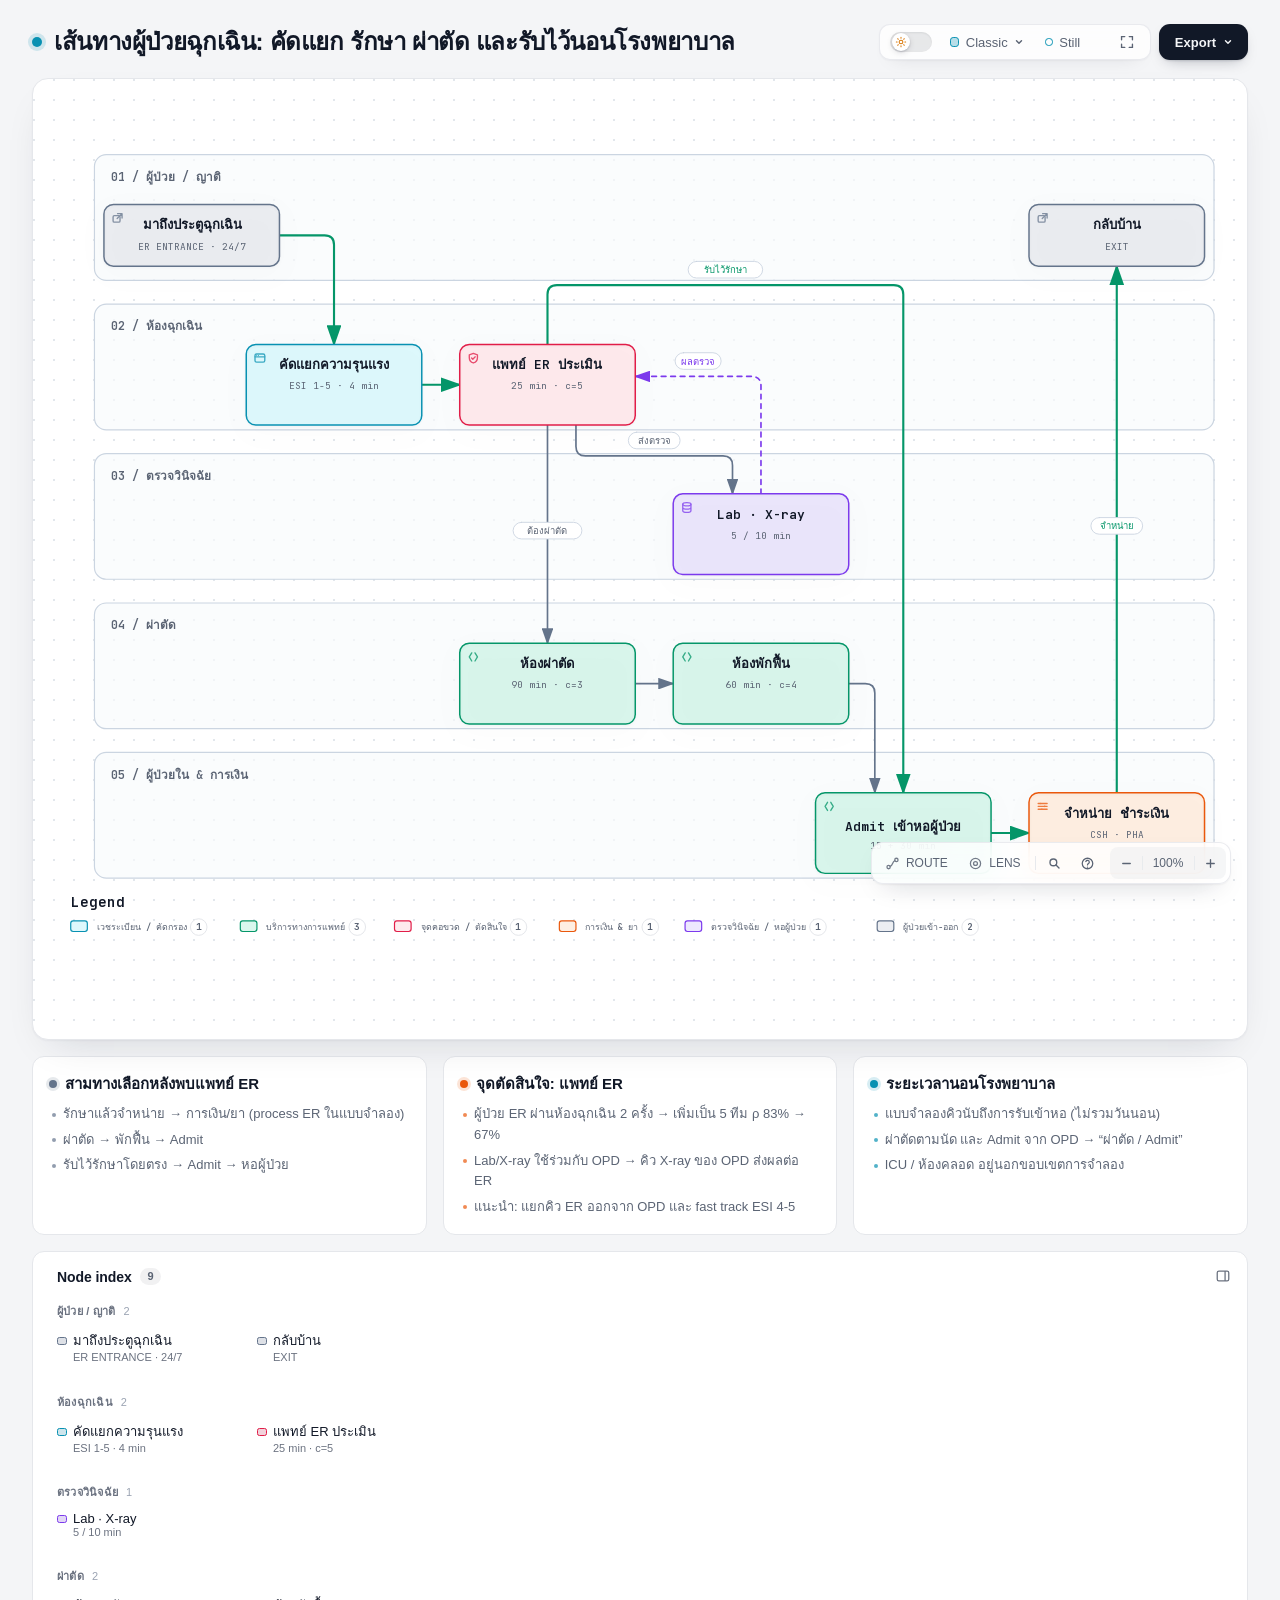
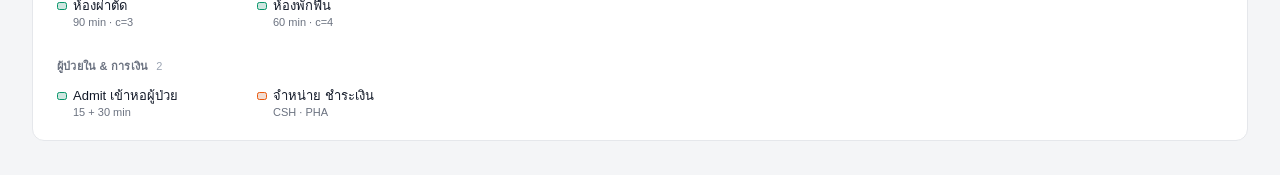
==== commit 01916e87: "Rebuild swimlanes with Archify 3.2.0 - Add meta.output to the four workflow specs (required in 3.2.0" ====
--- a/web/diagrams/swimlane-er-ipd.html
+++ b/web/diagrams/swimlane-er-ipd.html
@@ -3,7 +3,8 @@
 <head>
   <meta charset="UTF-8">
   <meta name="viewport" content="width=device-width, initial-scale=1.0">
-  <meta name="generator" content="archify 2.17.0-dev.1">
+  <meta name="generator" content="archify 3.2.0">
+  <meta name="archify-reader-contract" content="declared-wide-v1">
   <title>เส้นทางผู้ป่วยฉุกเฉิน: คัดแยก รักษา ผ่าตัด และรับไว้นอนโรงพยาบาล Diagram</title>
   <script>
     // Resolve the theme before first paint so light-preference users don't
@@ -173,6 +174,7 @@
     [data-theme="dark"] {
       --bg: #020617;
       --grid: #1e293b;
+      --canvas-dot: rgba(148, 163, 184, 0.16);
       --text: #ffffff;
       --text-muted: #94a3b8;
       --text-dim: #475569;
@@ -184,7 +186,7 @@
       --lane-fill: rgba(15, 23, 42, 0.22);
       --lane-stroke: #334155;
 
-      --arrow: #64748b;
+      --arrow: #94a3b8;
       --arrow-emphasis: #34d399;
 
       /* Opaque mask color used behind semi-transparent component fills
@@ -214,37 +216,38 @@
     }
 
     [data-theme="light"] {
-      --bg: #f8fafc;
-      --grid: #e2e8f0;
-      --text: #0f172a;
-      --text-muted: #64748b;
-      --text-dim: #94a3b8;
-      --text-faint: #64748b;
+      --bg: #f4f5f7;
+      --grid: #e9edf2;
+      --canvas-dot: #e2e7ec;
+      --text: #111827;
+      --text-muted: #5b6474;
+      --text-dim: #9aa3b2;
+      --text-faint: #6b7280;
 
       --panel: #ffffff;
-      --panel-border: #e2e8f0;
+      --panel-border: #e5e7eb;
       --lane-fill: rgba(248, 250, 252, 0.65);
       --lane-stroke: #cbd5e1;
 
-      --arrow: #94a3b8;
+      --arrow: #64748b;
       --arrow-emphasis: #059669;
 
       --mask: #ffffff;
 
-      --frontend-fill:    rgba(34, 211, 238, 0.15);
-      --frontend-stroke:  #0891b2;
-      --backend-fill:     rgba(52, 211, 153, 0.18);
-      --backend-stroke:   #059669;
-      --database-fill:    rgba(167, 139, 250, 0.2);
-      --database-stroke:  #7c3aed;
-      --cloud-fill:       rgba(251, 191, 36, 0.18);
-      --cloud-stroke:     #d97706;
-      --security-fill:    rgba(251, 113, 133, 0.15);
-      --security-stroke:  #e11d48;
-      --messagebus-fill:  rgba(251, 146, 60, 0.15);
-      --messagebus-stroke:#ea580c;
-      --external-fill:    rgba(148, 163, 184, 0.18);
-      --external-stroke:  #64748b;
+      --frontend-fill: rgba(34, 211, 238, 0.15);
+      --frontend-stroke: #0891b2;
+      --backend-fill: rgba(52, 211, 153, 0.18);
+      --backend-stroke: #059669;
+      --database-fill: rgba(167, 139, 250, 0.2);
+      --database-stroke: #7c3aed;
+      --cloud-fill: rgba(251, 191, 36, 0.18);
+      --cloud-stroke: #d97706;
+      --security-fill: rgba(251, 113, 133, 0.15);
+      --security-stroke: #e11d48;
+      --messagebus-fill: rgba(251, 146, 60, 0.15);
+      --messagebus-stroke: #ea580c;
+      --external-fill: rgba(148, 163, 184, 0.18);
+      --external-stroke: #64748b;
 
       --toolbar-bg:       rgba(255, 255, 255, 0.92);
       --toolbar-border:   #cbd5e1;
@@ -477,12 +480,15 @@
     * { margin: 0; padding: 0; box-sizing: border-box; }
 
     body {
-      font-family: 'JetBrains Mono', ui-monospace, SFMono-Regular, Menlo, Consolas, 'DejaVu Sans Mono', 'Liberation Mono', 'Noto Sans Mono CJK SC', 'PingFang SC', 'Hiragino Sans GB', 'Microsoft YaHei', monospace;
+      --archify-page-top: 2rem;
+      font-family: -apple-system, BlinkMacSystemFont, 'Segoe UI', 'PingFang SC', 'Hiragino Sans GB', 'Microsoft YaHei', 'Noto Sans CJK SC', 'Noto Sans', Roboto, 'Helvetica Neue', Arial, sans-serif;
+      -webkit-font-smoothing: antialiased;
       background: var(--bg);
       min-height: 100vh;
-      padding: 2rem;
+      padding: var(--archify-page-top) 2rem 2rem;
       color: var(--text);
-      transition: background 0.2s ease, color 0.2s ease;
+      /* Theme surfaces change together; animating the page background leaves it
+         visibly out of sync with the SVG and panel for the first 200ms. */
     }
 
     html[data-preset="signal-flow"] body {
@@ -530,7 +536,7 @@
     html[data-embed="true"] .semantic-lens,
     html[data-embed="true"] .diagram-guide,
     html[data-embed="true"] .node-finder,
-    html[data-embed="true"] .guided-views { display: none !important; }
+    html[data-embed="true"] .node-outline { display: none !important; }
     html[data-embed="true"] .container { max-width: none; }
     html[data-embed="true"] .diagram-container {
       padding: 0.5rem;
@@ -540,142 +546,11 @@
     }
     html[data-embed="true"] .diagram-container svg { min-width: 0; }
 
-    /* Share Chapter Cue lives in the HTML viewer layer, not inside the SVG.
-       It gives one-shot embeds a title, authored note, truthful stop order,
-       and lifecycle state while canonical diagram geometry stays untouched. */
-    .share-chapter-cue { display: none; }
-    html[data-embed="true"][data-share-playback="true"] .share-chapter-cue:not([hidden]),
-    html[data-embed="true"][data-share-moment="true"] .share-chapter-cue:not([hidden]) {
-      position: absolute;
-      z-index: 18;
-      top: 0.85rem;
-      left: 50%;
-      display: grid;
-      grid-template-columns: auto minmax(9rem, 13.5rem) minmax(0, 1fr);
-      align-items: center;
-      gap: 0.45rem 0.85rem;
-      width: min(52rem, calc(100% - 1.5rem));
-      min-height: 3.35rem;
-      padding: 0.55rem 0.75rem 0.65rem;
-      overflow: hidden;
-      border: 1px solid color-mix(in srgb, var(--frontend-stroke) 42%, var(--toolbar-border));
-      border-radius: 0.75rem;
-      background:
-        linear-gradient(115deg, color-mix(in srgb, var(--frontend-fill) 52%, transparent), transparent 45%),
-        color-mix(in srgb, var(--toolbar-menu-bg) 92%, transparent);
-      color: var(--toolbar-text);
-      box-shadow: 0 14px 42px rgba(0, 0, 0, 0.3), inset 0 1px 0 rgba(255, 255, 255, 0.045);
-      backdrop-filter: blur(16px);
-      pointer-events: none;
-      animation: archify-share-cue-enter 280ms cubic-bezier(0.22, 1, 0.36, 1) both;
-    }
-    html[data-preset="blueprint"] .share-chapter-cue {
-      border-radius: 0.2rem;
-      background:
-        linear-gradient(90deg, color-mix(in srgb, var(--frontend-fill) 46%, transparent), transparent 36%),
-        var(--toolbar-menu-bg);
-      box-shadow: 0 10px 28px rgba(0, 0, 0, 0.2);
-      backdrop-filter: none;
-    }
-    html[data-preset="editorial"] .share-chapter-cue {
-      border-color: var(--panel-border);
-      background:
-        linear-gradient(90deg, color-mix(in srgb, var(--security-fill) 58%, transparent), transparent 42%),
-        var(--toolbar-menu-bg);
-      box-shadow: 0 10px 30px color-mix(in srgb, #000 18%, transparent);
-      backdrop-filter: none;
-    }
-    html[data-preset="editorial"] .share-chapter-state { color: var(--arrow-emphasis); }
-    html[data-preset="editorial"] .share-chapter-state::before {
-      border-radius: 0;
-      box-shadow: none;
-      transform: rotate(45deg) scale(0.8);
-    }
-    .share-chapter-index {
-      display: grid;
-      gap: 0.12rem;
-      min-width: 5rem;
-      padding-right: 0.75rem;
-      border-right: 1px solid var(--toolbar-border);
-    }
-    .share-chapter-state {
-      display: inline-flex;
-      align-items: center;
-      gap: 0.36rem;
-      color: var(--frontend-stroke);
-      font-size: 0.5rem;
-      font-weight: 800;
-      letter-spacing: 0.14em;
-      text-transform: uppercase;
-    }
-    .share-chapter-state::before {
-      width: 0.38rem;
-      height: 0.38rem;
-      border-radius: 50%;
-      background: currentColor;
-      box-shadow: 0 0 10px currentColor;
-      content: '';
-    }
-    .share-chapter-cue[data-state="playing"] .share-chapter-state::before {
-      animation: archify-share-cue-pulse 1.15s ease-in-out infinite;
-    }
-    .share-chapter-count {
-      color: var(--text-faint);
-      font-size: 0.5rem;
-      font-weight: 700;
-      letter-spacing: 0.08em;
-      text-transform: uppercase;
-    }
-    .share-chapter-copy { min-width: 0; }
-    .share-chapter-copy strong,
-    .share-chapter-copy small,
-    .share-chapter-route {
-      display: block;
-      overflow: hidden;
-      text-overflow: ellipsis;
-      white-space: nowrap;
-    }
-    .share-chapter-copy strong {
-      color: var(--toolbar-text);
-      font-size: 0.6875rem;
-      line-height: 1.35;
-    }
-    .share-chapter-copy small {
-      margin-top: 0.08rem;
-      color: var(--text-muted);
-      font-size: 0.5rem;
-      line-height: 1.35;
-    }
-    .share-chapter-route {
-      color: color-mix(in srgb, var(--frontend-stroke) 76%, var(--text-muted));
-      font-size: 0.5625rem;
-      font-weight: 650;
-      letter-spacing: 0.015em;
-      text-align: right;
-    }
-    .share-chapter-progress {
-      position: absolute;
-      right: 0;
-      bottom: 0;
-      left: 0;
-      height: 2px;
-      overflow: hidden;
-      background: color-mix(in srgb, var(--toolbar-border) 72%, transparent);
-    }
-    .share-chapter-progress span {
-      display: block;
-      width: 100%;
-      height: 100%;
-      background: linear-gradient(90deg, var(--frontend-stroke), var(--database-stroke));
-      box-shadow: 0 0 12px var(--frontend-stroke);
-      transform: scaleX(0);
-      transform-origin: left center;
-    }
-
     /* Presentation Stage is a viewer-only layer: it gives the live diagram
        the viewport while keeping guided views, theme, focus, and exports real.
        Embed mode wins when both query parameters are present. */
     html[data-present="true"]:not([data-embed="true"]) body {
+      --archify-page-top: 1rem;
       height: 100dvh;
       min-height: 0;
       padding: 1rem;
@@ -701,10 +576,7 @@
       text-overflow: ellipsis;
       white-space: nowrap;
     }
-    html[data-present="true"]:not([data-embed="true"]) .guided-views {
-      flex: none;
-      margin-bottom: 0;
-    }
+
     html[data-present="true"]:not([data-embed="true"]) .diagram-container {
       display: flex;
       flex: 1 1 auto;
@@ -727,14 +599,34 @@
       color: var(--frontend-stroke);
     }
 
-    /* The reader owns only the outer scale. Wide diagrams keep one authored
-       SVG/viewBox while the runtime chooses a desktop width from the actual
-       vertical budget. This avoids device-specific files and breakpoint
-       jumps between a laptop and a tall monitor. */
+    /* The reader owns only the outer scale. Compact automatic sequences fit at
+       their authored text size or larger. Long sequences and waterfall rows
+       favor reading width and page scroll; other diagrams keep height fitting.
+       Small automatic canvases retain a modest scale inside a usable shell.
+       Every strategy preserves the authored SVG/viewBox and semantic geometry. */
     .container {
       width: 100%;
       max-width: var(--archify-reader-width, 1440px);
       margin: 0 auto;
+    }
+    html[data-reader-area="true"] .diagram-container {
+      min-height: var(--archify-diagram-min-height);
+      display: flex;
+      align-items: center;
+    }
+    html[data-reader-area="true"] .diagram-container > svg { flex-shrink: 0; }
+    /* The original SVG legend can use the outer corner while the capped or fitted
+       diagram stays centered. The container still clips all outer paint. */
+    .diagram-container:has([data-reader-legend-corner]) > svg { overflow: visible; }
+    .diagram-container [data-reader-legend-corner] {
+      transform-origin: 0 0;
+      transform-box: view-box;
+      transform: var(--archify-reader-legend-transform);
+    }
+    html[data-reader-narrow="true"]:not([data-present="true"]) .diagram-container > svg {
+      min-width: 0;
+      max-width: var(--archify-diagram-max-width);
+      margin-inline: auto;
     }
     @media (min-width: 768px) and (max-height: 920px) {
       .header { margin-bottom: 1rem; }
@@ -752,15 +644,18 @@
     .header-row {
       display: flex;
       align-items: center;
-      gap: 1rem;
-      margin-bottom: 0.5rem;
+      gap: 0.75rem;
+      min-height: 2.75rem;
+      margin-bottom: 0.25rem;
     }
 
     .pulse-dot {
-      width: 12px;
-      height: 12px;
+      flex: none;
+      width: 10px;
+      height: 10px;
       background: var(--frontend-stroke);
       border-radius: 50%;
+      box-shadow: 0 0 0 4px color-mix(in srgb, var(--frontend-stroke) 16%, transparent);
       animation: none;
     }
 
@@ -773,19 +668,22 @@
 
     h1 {
       font-size: 1.5rem;
-      font-weight: 700;
-      letter-spacing: -0.025em;
+      font-weight: 650;
+      line-height: 1.25;
+      letter-spacing: -0.015em;
     }
 
     .subtitle {
       color: var(--text-muted);
       font-size: 0.875rem;
-      margin-left: 1.75rem;
+      line-height: 1.55;
+      margin-left: 1.375rem;
     }
 
     html[data-preset="signal-flow"] .header-row::after {
       content: attr(data-preset-badge-signal-flow);
-      margin-left: auto;
+      flex: none;
+      margin-left: 0.25rem;
       color: var(--frontend-stroke);
       border: 1px solid var(--frontend-stroke);
       border-radius: 999px;
@@ -809,7 +707,8 @@
     }
     html[data-preset="blueprint"] .header-row::after {
       content: attr(data-preset-badge-blueprint);
-      margin-left: auto;
+      flex: none;
+      margin-left: 0.25rem;
       padding: 0.28rem 0.55rem;
       border-top: 1px solid var(--frontend-stroke);
       border-bottom: 1px solid var(--frontend-stroke);
@@ -838,7 +737,8 @@
     }
     html[data-preset="editorial"] .header-row::after {
       content: attr(data-preset-badge-editorial);
-      margin-left: auto;
+      flex: none;
+      margin-left: 0.25rem;
       padding: 0.32rem 0 0.24rem;
       border-bottom: 2px solid var(--arrow-emphasis);
       color: var(--arrow-emphasis);
@@ -855,6 +755,7 @@
       background: var(--panel);
       border-radius: 1rem;
       border: 1px solid var(--panel-border);
+      box-shadow: 0 1px 2px rgba(15, 23, 42, 0.04), 0 16px 40px -20px rgba(15, 23, 42, 0.18);
       padding: 1.5rem;
       padding-bottom: calc(1.5rem + var(--archify-nav-reserve));
       overflow: hidden;
@@ -925,7 +826,7 @@
       pointer-events: none;
     }
     html[data-embed="true"][data-preset="editorial"] .diagram-container::after { display: none; }
-    html[data-motion-capable="true"][data-preset="signal-flow"][data-ambient-motion="running"] .diagram-container::before {
+    html[data-motion-capable="true"][data-preset="signal-flow"][data-ambient-entry="running"] .diagram-container::before {
       content: "";
       position: absolute;
       inset: 0;
@@ -940,6 +841,9 @@
        its authored base instead of freezing mid-cycle. Static artifacts never
        start a decorative pulse or scan. */
     html:not([data-motion-capable="true"]) svg[data-animation="trace"] [data-animate] {
+      animation: none !important;
+    }
+    html:not([data-motion-capable="true"]) svg[data-animation="trace"] [data-graph-role="automatic-crossover"]:has(> [data-animate="edge"]) > [data-graph-role="automatic-crossover-underlay"] {
       animation: none !important;
     }
     html[data-motion="still"] .pulse-dot,
@@ -954,7 +858,12 @@
     html[data-share-playback="true"] .diagram-container::before,
     html[data-document-hidden="true"] .pulse-dot,
     html[data-document-hidden="true"] .diagram-container::before,
-    html[data-document-hidden="true"] svg[data-animation="trace"] [data-animate] {
+    html[data-document-hidden="true"] svg[data-animation="trace"] [data-animate],
+    html[data-motion="still"] svg[data-animation="trace"] [data-graph-role="automatic-crossover"]:has(> [data-animate="edge"]) > [data-graph-role="automatic-crossover-underlay"],
+    html[data-motion-owner] svg[data-animation="trace"] [data-graph-role="automatic-crossover"]:has(> [data-animate="edge"]) > [data-graph-role="automatic-crossover-underlay"],
+    html[data-embed="true"] svg[data-animation="trace"] [data-graph-role="automatic-crossover"]:has(> [data-animate="edge"]) > [data-graph-role="automatic-crossover-underlay"],
+    html[data-share-playback="true"] svg[data-animation="trace"] [data-graph-role="automatic-crossover"]:has(> [data-animate="edge"]) > [data-graph-role="automatic-crossover-underlay"],
+    html[data-document-hidden="true"] svg[data-animation="trace"] [data-graph-role="automatic-crossover"]:has(> [data-animate="edge"]) > [data-graph-role="automatic-crossover-underlay"] {
       animation: none !important;
     }
     html[data-motion="still"] .diagram-container::before,
@@ -963,43 +872,21 @@
     html[data-share-playback="true"] .diagram-container::before {
       opacity: 0;
     }
-    html[data-motion="still"] .guided-view-progress span,
-    html[data-motion="still"] .guided-story-caption,
-    html[data-motion="still"] .story-trail-flow,
     html[data-motion="still"] .intent-trace-flow,
     html[data-motion="still"] .route-probe-flow,
     html[data-motion="still"] .route-journey-flow,
     html[data-motion="still"] .semantic-lens-flow,
     html[data-motion="still"] .diagram-guide,
-    html[data-motion="still"] [data-story-step],
     html[data-motion="still"] .overview-map-live,
-    html[data-motion="still"] .guided-view-stop,
-    html[data-motion="still"] .share-chapter-cue,
-    html[data-motion="still"] .share-chapter-state::before,
-    html[data-motion="still"] .share-chapter-progress span,
-    html[data-document-hidden="true"] .guided-view-progress span,
-    html[data-document-hidden="true"] .story-trail-flow,
     html[data-document-hidden="true"] .intent-trace-flow,
     html[data-document-hidden="true"] .route-probe-flow,
     html[data-document-hidden="true"] .route-journey-flow,
     html[data-document-hidden="true"] .semantic-lens-flow,
     html[data-document-hidden="true"] .diagram-guide,
-    html[data-document-hidden="true"] [data-story-step],
-    html[data-document-hidden="true"] .overview-map-live,
-    html[data-document-hidden="true"] .guided-view-stop,
-    html[data-document-hidden="true"] .share-chapter-cue,
-    html[data-document-hidden="true"] .share-chapter-state::before,
-    html[data-document-hidden="true"] .share-chapter-progress span {
+    html[data-document-hidden="true"] .overview-map-live {
       animation: none !important;
     }
-    html[data-motion="still"] .guided-view-progress span {
-      transform: scaleX(1) !important;
-    }
-    html[data-motion="still"] svg[data-story-playing="true"] .story-trail-flow {
-      stroke-dasharray: none;
-      stroke-dashoffset: 0;
-      opacity: 0.55;
-    }
+
     html[data-motion="still"] .intent-trace-flow,
     html[data-motion="still"] .route-probe-flow {
       stroke-dasharray: none;
@@ -1008,12 +895,8 @@
     }
     html[data-motion="still"] .route-journey-overlay,
     html[data-document-hidden="true"] .route-journey-overlay { display: none !important; }
-    html[data-motion="still"] .relationship-pulse-overlay,
-    html[data-motion="still"] .story-carrier-overlay,
-    html[data-document-hidden="true"] .story-carrier-overlay { display: none !important; }
-    html[data-motion="still"] .chapter-handoff-overlay { display: none !important; }
-    html[data-motion="still"] .chapter-handoff-anchor { animation: none !important; }
-    html[data-motion="still"] .guided-view-chapter,
+    html[data-motion="still"] .relationship-pulse-overlay { display: none !important; }
+
     html[data-motion="still"] svg [data-node-id],
     html[data-motion="still"] svg [data-edge-from],
     html[data-motion="still"] svg [data-detail],
@@ -1024,6 +907,7 @@
     }
 
     svg {
+      font-family: 'JetBrains Mono', ui-monospace, SFMono-Regular, Menlo, Consolas, 'DejaVu Sans Mono', 'Liberation Mono', 'Noto Sans Mono CJK SC', 'PingFang SC', 'Hiragino Sans GB', 'Microsoft YaHei', monospace;
       width: 100%;
       min-width: min(900px, 100%);
       display: block;
@@ -1044,23 +928,23 @@
       right: 1rem;
       bottom: 1rem;
       z-index: 12;
+      translate: 0 calc(-1 * var(--archify-dock-lift, 0px));
       display: inline-flex;
       align-items: center;
       max-width: calc(100% - 2rem);
-      padding: 0.15rem;
-      gap: 0;
+      padding: 0.25rem;
+      gap: 0.0625rem;
       overflow-x: auto;
-      border: 1px solid color-mix(in srgb, var(--toolbar-border) 48%, transparent);
-      border-radius: 0.58rem;
-      background: color-mix(in srgb, var(--toolbar-bg) 82%, transparent);
-      box-shadow: 0 5px 14px rgba(0, 0, 0, 0.07);
-      backdrop-filter: blur(10px);
+      border: 1px solid color-mix(in srgb, var(--panel-border) 80%, transparent);
+      border-radius: 0.75rem;
+      background: color-mix(in srgb, var(--panel) 84%, transparent);
+      box-shadow: 0 1px 2px rgba(15, 23, 42, 0.05), 0 10px 28px -14px rgba(15, 23, 42, 0.28);
+      backdrop-filter: blur(14px) saturate(1.2);
       scrollbar-width: none;
     }
     .diagram-nav::-webkit-scrollbar { display: none; }
     .diagram-nav button,
-    .focus-chip button,
-    .guided-views button {
+    .focus-chip button {
       border: 0;
       background: transparent;
       color: var(--toolbar-text);
@@ -1070,56 +954,62 @@
     .diagram-nav button {
       min-width: 2rem;
       height: 2rem;
-      padding: 0 0.35rem;
-      border-radius: 0.35rem;
-      color: color-mix(in srgb, var(--toolbar-text) 68%, transparent);
-      font-size: 0.56rem;
-      font-weight: 600;
-      letter-spacing: 0.02em;
+      padding: 0 0.4rem;
+      border-radius: 0.5rem;
+      color: var(--text-muted);
+      font-size: 0.75rem;
+      font-weight: 500;
+      letter-spacing: 0;
       transition: background 0.15s, color 0.15s;
+    }
+    .diagram-nav button:hover,
+    .diagram-nav button:focus-visible {
+      color: var(--text);
+      background: color-mix(in srgb, var(--text) 6%, transparent);
     }
     .diagram-nav button:hover,
     .diagram-nav button:focus-visible,
     .focus-chip button:hover,
-    .focus-chip button:focus-visible,
-    .guided-views button:hover,
-    .guided-views button:focus-visible { background: var(--toolbar-hover); }
+    .focus-chip button:focus-visible { background: var(--toolbar-hover); }
     .diagram-nav button:focus-visible,
-    .focus-chip button:focus-visible,
-    .guided-views button:focus-visible {
+    .focus-chip button:focus-visible {
       outline: 2px solid var(--frontend-stroke);
       outline-offset: 1px;
     }
     .diagram-nav button:disabled { opacity: 0.38; cursor: default; }
+    /* The Guide stays on the ? shortcut; Map only earns dock space once the
+       reader has zoomed past the full diagram (or opened it from the keyboard). */
+    .diagram-nav button[hidden] { display: none; }
+    .diagram-container:not(.is-pannable) #btn-overview-map:not([data-radar-requested]):not(:focus) { display: none; }
     .diagram-nav button:disabled:hover { background: transparent; }
     .diagram-nav #btn-route-probe,
     .diagram-nav #btn-overview-map,
     .diagram-nav #btn-semantic-lens {
       min-width: auto;
-      padding-inline: 0.5rem;
-      color: color-mix(in srgb, var(--toolbar-text) 86%, transparent);
-      font-weight: 650;
+      padding-inline: 0.6rem;
+      color: var(--text-muted);
+      font-weight: 500;
     }
     .diagram-nav #btn-node-finder,
     .diagram-nav [data-view="out"] {
       position: relative;
-      margin-left: 0.25rem;
+      margin-left: 0.375rem;
     }
     .diagram-nav #btn-node-finder::before,
     .diagram-nav [data-view="out"]::before {
       position: absolute;
-      top: 0.4rem;
-      bottom: 0.4rem;
-      left: -0.13rem;
+      top: 0.55rem;
+      bottom: 0.55rem;
+      left: -0.19rem;
       width: 1px;
-      background: color-mix(in srgb, var(--toolbar-border) 62%, transparent);
+      background: color-mix(in srgb, var(--panel-border) 90%, transparent);
       content: "";
       pointer-events: none;
     }
     .diagram-nav-icon {
       display: block;
-      width: 0.72rem;
-      height: 0.72rem;
+      width: 0.95rem;
+      height: 0.95rem;
       margin: auto;
       background: currentColor;
       -webkit-mask-position: center;
@@ -1164,11 +1054,68 @@
       letter-spacing: 0.07em;
     }
     .diagram-nav-percent {
-      color: color-mix(in srgb, var(--toolbar-text) 84%, transparent);
-      font-size: 0.55rem;
-      font-weight: 650;
+      color: var(--text-muted);
+      font-size: 0.75rem;
+      font-weight: 500;
+      font-variant-numeric: tabular-nums;
       line-height: 1;
     }
+    /* Mode buttons carry a small glyph so the dock reads as one icon language. */
+    .diagram-nav #btn-route-probe,
+    .diagram-nav #btn-overview-map,
+    .diagram-nav #btn-semantic-lens {
+      display: inline-flex;
+      align-items: center;
+      gap: 0.375rem;
+      padding-inline: 0.55rem 0.65rem;
+    }
+    .diagram-nav #btn-route-probe::before,
+    .diagram-nav #btn-overview-map::before,
+    .diagram-nav #btn-semantic-lens::before {
+      flex: none;
+      width: 0.95rem;
+      height: 0.95rem;
+      background: currentColor;
+      content: "";
+      opacity: 0.85;
+      -webkit-mask: var(--nav-glyph) center / contain no-repeat;
+      mask: var(--nav-glyph) center / contain no-repeat;
+    }
+    .diagram-nav #btn-route-probe { --nav-glyph: url("data:image/svg+xml,%3Csvg xmlns='http://www.w3.org/2000/svg' viewBox='0 0 20 20'%3E%3Cg fill='none' stroke='black' stroke-width='1.7' stroke-linecap='round'%3E%3Ccircle cx='4.8' cy='14.8' r='2.2'/%3E%3Ccircle cx='15.2' cy='5.2' r='2.2'/%3E%3Cpath d='M6.9 13.9c3.8-1.4 2.6-6.3 6.2-7.8'/%3E%3C/g%3E%3C/svg%3E"); }
+    .diagram-nav #btn-overview-map { --nav-glyph: url("data:image/svg+xml,%3Csvg xmlns='http://www.w3.org/2000/svg' viewBox='0 0 20 20'%3E%3Cg fill='none' stroke='black' stroke-width='1.7' stroke-linejoin='round'%3E%3Cpath d='M2.8 5.4 7.4 3.5l5.2 2 4.6-1.9v11l-4.6 1.9-5.2-2-4.6 1.9z'/%3E%3Cpath d='M7.4 3.5v11M12.6 5.5v11'/%3E%3C/g%3E%3C/svg%3E"); }
+    .diagram-nav #btn-semantic-lens { --nav-glyph: url("data:image/svg+xml,%3Csvg xmlns='http://www.w3.org/2000/svg' viewBox='0 0 20 20'%3E%3Cg fill='none' stroke='black' stroke-width='1.7'%3E%3Ccircle cx='10' cy='10' r='6.8'/%3E%3Ccircle cx='10' cy='10' r='2.6'/%3E%3C/g%3E%3C/svg%3E"); }
+    /* Zoom out / level / zoom in join into one stepper well. */
+    .diagram-nav [data-view="out"],
+    .diagram-nav [data-view="reset"],
+    .diagram-nav [data-view="in"] {
+      position: relative;
+      border-radius: 0;
+      background: color-mix(in srgb, var(--panel-border) 38%, transparent);
+    }
+    .diagram-nav [data-view="out"] { margin-left: 0.375rem; border-radius: 0.5rem 0 0 0.5rem; }
+    .diagram-nav [data-view="out"]::before { display: none; }
+    .diagram-nav [data-view="reset"],
+    .diagram-nav [data-view="in"] { margin-left: -0.0625rem; }
+    .diagram-nav [data-view="in"] { border-radius: 0 0.5rem 0.5rem 0; }
+    .diagram-nav [data-view="reset"]::after,
+    .diagram-nav [data-view="in"]::after {
+      position: absolute;
+      top: 0.55rem;
+      bottom: 0.55rem;
+      left: 0;
+      width: 1px;
+      background: color-mix(in srgb, var(--panel-border) 75%, transparent);
+      content: "";
+      pointer-events: none;
+    }
+    .diagram-nav [data-view="out"]:hover,
+    .diagram-nav [data-view="reset"]:hover,
+    .diagram-nav [data-view="in"]:hover { background: color-mix(in srgb, var(--panel-border) 60%, transparent); }
+    .diagram-nav [data-view="out"]:disabled,
+    .diagram-nav [data-view="in"]:disabled { opacity: 1; color: color-mix(in srgb, var(--text-muted) 40%, transparent); }
+    .diagram-nav [data-view="out"]:disabled:hover,
+    .diagram-nav [data-view="in"]:disabled:hover { background: color-mix(in srgb, var(--panel-border) 38%, transparent); }
+    .diagram-nav [data-view="reset"] { min-width: 3.25rem; }
     .diagram-container[data-camera-indicator="true"] .diagram-nav-detail,
     .diagram-container[data-camera-indicator="true"] .diagram-nav-percent { color: var(--frontend-stroke); }
     .diagram-nav #btn-diagram-guide[aria-expanded="true"] {
@@ -1392,7 +1339,7 @@
     }
     .diagram-nav #btn-overview-map[aria-expanded="true"] {
       color: var(--frontend-stroke);
-      background: var(--toolbar-hover);
+      background: color-mix(in srgb, var(--frontend-stroke) 11%, transparent);
     }
     .overview-map-feedback {
       position: absolute;
@@ -1414,12 +1361,12 @@
     .focus-chip[data-radar-yielded="true"] { display: none !important; }
     .diagram-nav #btn-route-probe[aria-pressed="true"] {
       color: var(--backend-stroke);
-      background: var(--toolbar-hover);
+      background: color-mix(in srgb, var(--backend-stroke) 11%, transparent);
     }
     .diagram-nav #btn-semantic-lens[aria-expanded="true"],
     .diagram-nav #btn-semantic-lens[aria-pressed="true"] {
       color: var(--database-stroke);
-      background: var(--toolbar-hover);
+      background: color-mix(in srgb, var(--database-stroke) 11%, transparent);
     }
 
     /* Semantic Lens turns the compiled node-kind palette into an analytical
@@ -1616,9 +1563,13 @@
       color: var(--toolbar-text);
       box-shadow: 0 18px 48px rgba(0, 0, 0, 0.3);
       backdrop-filter: blur(16px);
-      font-size: 0.625rem;
+      font-size: 0.75rem;
     }
     .route-probe[hidden] { display: none; }
+    /* Picking needs one line of guidance, not a wide empty card; the panel
+       widens only when there is a traced route to show. */
+    .route-probe:not([data-state="result"]) { width: min(22rem, calc(100% - 2rem)); min-width: 0; }
+    .route-probe-path:has(> .route-probe-placeholder:only-child) { display: none; }
     .route-probe[data-route-dock="top"] {
       top: 1rem;
       bottom: auto;
@@ -1629,25 +1580,25 @@
       grid-template-columns: minmax(0, 1fr) auto;
       align-items: start;
       gap: 0.65rem;
-      padding: 0.52rem 0.58rem 0.44rem;
+      padding: 0.625rem 0.75rem 0.5rem;
       border-bottom: 1px solid color-mix(in srgb, var(--toolbar-border) 80%, transparent);
     }
     .route-probe-copy { min-width: 0; }
     .route-probe-eyebrow {
       display: block;
       color: var(--backend-stroke);
-      font-size: 0.48rem;
-      font-weight: 800;
-      letter-spacing: 0.15em;
-      text-transform: uppercase;
+      font-size: 0.6875rem;
+      font-weight: 600;
+      letter-spacing: 0.02em;
     }
     .route-probe-title {
       display: block;
       margin-top: 0.14rem;
       overflow: hidden;
       color: var(--toolbar-text);
-      font-size: 0.72rem;
-      line-height: 1.25;
+      font-size: 0.875rem;
+      font-weight: 600;
+      line-height: 1.3;
       white-space: nowrap;
       text-overflow: ellipsis;
     }
@@ -1728,16 +1679,15 @@
     }
     .route-probe-placeholder {
       color: var(--text-faint);
-      font-size: 0.56rem;
-      letter-spacing: 0.03em;
+      font-size: 0.75rem;
     }
     .route-probe-status {
       display: block;
       min-height: 1.45rem;
-      padding: 0.08rem 0.58rem 0.44rem;
-      color: var(--text-faint);
-      font-size: 0.52rem;
-      line-height: 1.35;
+      padding: 0.5rem 0.75rem 0.625rem;
+      color: var(--text-muted, var(--text-faint));
+      font-size: 0.75rem;
+      line-height: 1.45;
     }
     .route-journey-controls {
       display: grid;
@@ -1795,13 +1745,39 @@
       font-size: 0.625rem;
     }
     .relationship-lens-head {
+      position: relative;
       display: grid;
       grid-template-columns: minmax(0, 1fr) auto;
       align-items: start;
       gap: 0.75rem;
-      padding: 0.7rem 0.75rem 0.65rem;
+      padding: 0.9rem 0.75rem 0.65rem;
       border-bottom: 1px solid var(--toolbar-border);
       background: linear-gradient(120deg, color-mix(in srgb, var(--frontend-fill) 34%, transparent), transparent 72%);
+    }
+    .relationship-lens-drag-handle {
+      position: absolute;
+      top: 0.12rem;
+      left: 50%;
+      width: 2.5rem;
+      height: 0.78rem;
+      padding: 0 !important;
+      transform: translateX(-50%);
+      color: var(--text-faint) !important;
+      cursor: grab;
+      touch-action: none;
+      user-select: none;
+    }
+    .relationship-lens-drag-handle::before {
+      content: "";
+      display: block;
+      width: 1.25rem;
+      margin: auto;
+      border-top: 2px dotted currentColor;
+      opacity: 0.72;
+    }
+    .focus-chip[data-panel-dragging="true"] .relationship-lens-drag-handle { cursor: grabbing; }
+    @media (hover: none), (pointer: coarse) {
+      .relationship-lens-drag-handle { display: none; }
     }
     .relationship-lens-copy { min-width: 0; }
     .relationship-lens-actions {
@@ -2228,7 +2204,7 @@
     .diagram-guide-action[data-guide-action="route"] { --guide-accent: var(--backend-stroke); }
     .diagram-guide-action[data-guide-action="map"] { --guide-accent: var(--database-stroke); }
     .diagram-guide-action[data-guide-action="lens"] { --guide-accent: var(--messagebus-stroke); }
-    .diagram-guide-action[data-guide-action="story"] { --guide-accent: var(--security-stroke); }
+
     .diagram-guide-action[data-guide-action="present"] {
       --guide-accent: var(--cloud-stroke);
     }
@@ -2312,6 +2288,41 @@
       font-size: 0.5rem;
     }
     .diagram-guide-feedback:empty { display: none; }
+    .diagram-guide-credit {
+      display: flex;
+      align-items: center;
+      justify-content: space-between;
+      gap: 0.6rem;
+      padding: 0.46rem 0.9rem 0.56rem;
+      border-top: 1px solid color-mix(in srgb, var(--toolbar-border) 74%, transparent);
+      color: var(--text-faint);
+      font-size: 0.5rem;
+      letter-spacing: 0.02em;
+      text-decoration: none;
+    }
+    .diagram-guide-credit-link {
+      display: inline-flex;
+      align-items: center;
+      gap: 0.28rem;
+      flex: none;
+      opacity: 0.72;
+      transition: opacity 120ms ease, color 120ms ease;
+    }
+    .diagram-guide-star {
+      width: 0.62rem;
+      height: 0.62rem;
+      background: currentColor;
+      -webkit-mask: url("data:image/svg+xml,%3Csvg xmlns='http://www.w3.org/2000/svg' viewBox='0 0 16 16'%3E%3Cpath d='M8 1.6l1.9 3.9 4.3.6-3.1 3 .7 4.3L8 11.4l-3.8 2 .7-4.3-3.1-3 4.3-.6z' fill='none' stroke='black' stroke-width='1.3' stroke-linejoin='round'/%3E%3C/svg%3E") center / contain no-repeat;
+      mask: url("data:image/svg+xml,%3Csvg xmlns='http://www.w3.org/2000/svg' viewBox='0 0 16 16'%3E%3Cpath d='M8 1.6l1.9 3.9 4.3.6-3.1 3 .7 4.3L8 11.4l-3.8 2 .7-4.3-3.1-3 4.3-.6z' fill='none' stroke='black' stroke-width='1.3' stroke-linejoin='round'/%3E%3C/svg%3E") center / contain no-repeat;
+    }
+    .diagram-guide-credit:hover .diagram-guide-star,
+    .diagram-guide-credit:focus-visible .diagram-guide-star {
+      -webkit-mask-image: url("data:image/svg+xml,%3Csvg xmlns='http://www.w3.org/2000/svg' viewBox='0 0 16 16'%3E%3Cpath d='M8 1.6l1.9 3.9 4.3.6-3.1 3 .7 4.3L8 11.4l-3.8 2 .7-4.3-3.1-3 4.3-.6z' stroke='black' stroke-width='1.3' stroke-linejoin='round'/%3E%3C/svg%3E");
+      mask-image: url("data:image/svg+xml,%3Csvg xmlns='http://www.w3.org/2000/svg' viewBox='0 0 16 16'%3E%3Cpath d='M8 1.6l1.9 3.9 4.3.6-3.1 3 .7 4.3L8 11.4l-3.8 2 .7-4.3-3.1-3 4.3-.6z' stroke='black' stroke-width='1.3' stroke-linejoin='round'/%3E%3C/svg%3E");
+    }
+    .diagram-guide-credit:hover .diagram-guide-credit-link,
+    .diagram-guide-credit:focus-visible .diagram-guide-credit-link { opacity: 1; color: var(--cloud-stroke); }
+    .diagram-guide-credit:focus-visible { outline: 2px solid var(--cloud-stroke); outline-offset: -2px; }
     @keyframes archify-guide-in {
       from { opacity: 0; transform: translateY(-5px) scale(0.985); }
       to { opacity: 1; transform: translateY(0) scale(1); }
@@ -2382,7 +2393,7 @@
       gap: 0.55rem;
       margin: 0 0.55rem 0.55rem;
       padding: 0 0.7rem;
-      min-height: 2.6rem;
+      min-height: 2.35rem;
       border: 1px solid var(--toolbar-border);
       border-radius: 0.55rem;
       background: color-mix(in srgb, var(--panel) 78%, transparent);
@@ -2392,7 +2403,7 @@
     .node-finder-search > span { color: var(--frontend-stroke); font-size: 0.875rem; }
     .node-finder-search:focus-within {
       border-color: var(--frontend-stroke);
-      box-shadow: 0 0 0 2px color-mix(in srgb, var(--frontend-stroke) 20%, transparent);
+      box-shadow: 0 0 0 2px color-mix(in srgb, var(--frontend-stroke) 14%, transparent);
     }
     .node-finder-input {
       appearance: none;
@@ -2430,6 +2441,21 @@
       background: color-mix(in srgb, var(--panel) 54%, transparent);
       scroll-padding-block: 0.25rem;
       scrollbar-width: thin;
+      scrollbar-color: color-mix(in srgb, var(--panel-border) 90%, transparent) transparent;
+    }
+    /* Slim overlay-style thumb instead of the chunky platform default. */
+    .node-finder-results::-webkit-scrollbar { width: 10px; }
+    .node-finder-results::-webkit-scrollbar-track { background: transparent; }
+    .node-finder-results::-webkit-scrollbar-thumb {
+      background: color-mix(in srgb, var(--panel-border) 85%, transparent);
+      border: 3px solid transparent;
+      border-radius: 999px;
+      background-clip: padding-box;
+    }
+    .node-finder-results::-webkit-scrollbar-thumb:hover {
+      background: color-mix(in srgb, var(--text-muted) 65%, transparent);
+      border: 3px solid transparent;
+      background-clip: padding-box;
     }
     html[data-preset="blueprint"] .node-finder-results { border-radius: 0.18rem; }
     .node-finder-result {
@@ -2437,8 +2463,8 @@
       grid-template-columns: minmax(0, 1fr) auto;
       gap: 0.2rem 0.75rem;
       width: 100%;
-      min-height: 3.25rem;
-      padding: 0.58rem 0.65rem;
+      min-height: 3rem;
+      padding: 0.52rem 0.65rem;
       border: 0;
       border-radius: 0;
       background: transparent;
@@ -2479,6 +2505,8 @@
       font-size: 0.625rem;
       font-style: normal;
     }
+    /* A zero count is absence, not information — let it recede. */
+    .node-finder-result em[data-zero] { color: var(--text-faint); }
     .node-finder[data-context^="route-"] .node-finder-result em {
       padding: 0.1rem 0.3rem;
       border: 1px solid color-mix(in srgb, currentColor 52%, transparent);
@@ -2502,481 +2530,9 @@
       font-size: 0.5625rem;
     }
 
-    .guided-views {
-      display: grid;
-      grid-template-columns: 2.75rem minmax(0, 1fr) 2.75rem auto;
-      align-items: stretch;
-      gap: 0.35rem;
-      min-width: 0;
-      margin: 0 0 0.75rem;
-      padding: 0.35rem;
-      border: 1px solid var(--toolbar-border);
-      border-radius: 0.85rem;
-      background: var(--toolbar-bg);
-      background: linear-gradient(120deg, var(--toolbar-bg), color-mix(in srgb, var(--toolbar-bg) 82%, var(--frontend-fill)));
-      box-shadow: 0 12px 36px rgba(0, 0, 0, 0.16);
-      backdrop-filter: blur(12px);
-    }
-    .guided-views[hidden] { display: none; }
-
-    html[data-preset="blueprint"] .guided-views {
-      border-color: var(--panel-border);
-      border-radius: 0.35rem;
-      background:
-        linear-gradient(90deg, color-mix(in srgb, var(--frontend-fill) 36%, transparent), transparent 24%),
-        var(--toolbar-bg);
-      box-shadow: 0 12px 28px rgba(0, 0, 0, 0.12);
-    }
-    html[data-preset="blueprint"] .guided-views button { border-radius: 0.2rem; }
-    html[data-preset="blueprint"] .guided-view-progress { border-radius: 0; }
-    html[data-preset="blueprint"] .guided-view-progress span { border-radius: 0; }
-    .guided-views button {
-      min-width: 0;
-      padding: 0.45rem 0.6rem;
-      border-radius: 0.55rem;
-      font-size: 0.75rem;
-    }
-    .guided-views > #guided-view-prev,
-    .guided-views > #guided-view-next { min-width: 2.75rem; min-height: 2.75rem; }
-    .guided-views button:disabled { opacity: 0.3; cursor: default; }
-    .guided-view-copy {
-      min-width: 0;
-      padding: 0.2rem 0.5rem;
-      border-left: 1px solid var(--toolbar-border);
-      overflow: hidden;
-    }
-    .guided-view-meta {
-      display: flex;
-      align-items: center;
-      gap: 0.5rem;
-      min-height: 1rem;
-      margin-bottom: 0.12rem;
-      color: var(--frontend-stroke);
-      font-size: 0.5625rem;
-      font-weight: 700;
-      letter-spacing: 0.12em;
-      text-transform: uppercase;
-    }
-    .guided-view-handoff {
-      box-sizing: border-box;
-      height: 1rem;
-      min-width: 0;
-      max-width: 15rem;
-      overflow: hidden;
-      padding: 0 0.38rem;
-      border: 1px solid color-mix(in srgb, var(--frontend-stroke) 46%, transparent);
-      border-radius: 999px;
-      color: var(--toolbar-text);
-      background: color-mix(in srgb, var(--frontend-fill) 44%, transparent);
-      font-size: 0.5rem;
-      line-height: calc(1rem - 2px);
-      letter-spacing: 0.06em;
-      text-overflow: ellipsis;
-      white-space: nowrap;
-    }
-    .guided-view-handoff[hidden] { display: none; }
-    html[data-preset="blueprint"] .guided-view-handoff { border-radius: 0.15rem; }
-    .chapter-handoff-overlay { pointer-events: none; }
-    .chapter-handoff-anchor {
-      fill: color-mix(in srgb, var(--frontend-fill) 10%, transparent);
-      stroke: var(--frontend-stroke);
-      stroke-width: 2;
-      stroke-dasharray: 4 4;
-      vector-effect: non-scaling-stroke;
-      opacity: 0.96;
-      animation: archify-chapter-anchor 0.42s cubic-bezier(0.22, 1, 0.36, 1) both;
-    }
-    svg[data-chapter-handoff] [data-node-id][data-chapter-role="stay"] { opacity: 1; }
-    svg[data-chapter-handoff] [data-node-id][data-chapter-role="enter"] { opacity: 0.78; }
-    svg[data-chapter-handoff] [data-node-id][data-chapter-role="leave"] { opacity: 0.26; }
-    @keyframes archify-chapter-anchor {
-      0% { opacity: 0.35; stroke-dashoffset: 8; }
-      45% { opacity: 1; }
-      100% { opacity: 0.72; stroke-dashoffset: 0; }
-    }
-    .guided-view-progress {
-      width: 3.5rem;
-      height: 2px;
-      overflow: hidden;
-      border-radius: 999px;
-      background: var(--toolbar-border);
-    }
-    .guided-view-progress span {
-      display: block;
-      width: 100%;
-      height: 100%;
-      border-radius: inherit;
-      background: var(--frontend-stroke);
-      transform: scaleX(0);
-      transform-origin: left center;
-    }
-    .guided-view-copy strong,
-    .guided-view-copy small { display: block; overflow: hidden; text-overflow: ellipsis; white-space: nowrap; }
-    .guided-view-copy strong { color: var(--toolbar-text); font-size: 0.75rem; line-height: 1.35; }
-    .guided-view-copy small { margin-top: 0; color: var(--text-muted); font-size: 0.625rem; line-height: 1.35; }
-    .guided-story-caption {
-      display: grid;
-      grid-template-columns: auto minmax(0, 1fr) auto;
-      gap: 0.12rem 0.55rem;
-      align-items: center;
-      min-width: 0;
-      margin-top: 0.18rem;
-      padding: 0.3rem 0.5rem;
-      overflow: hidden;
-      border: 1px solid color-mix(in srgb, var(--frontend-stroke) 32%, var(--toolbar-border));
-      border-radius: 0.58rem;
-      background: color-mix(in srgb, var(--frontend-fill) 26%, transparent);
-      animation: archify-story-caption-in 140ms cubic-bezier(0.22, 1, 0.36, 1) both;
-    }
-    .guided-story-caption[hidden] { display: none; }
-    .guided-story-caption-index {
-      grid-row: 1 / span 2;
-      align-self: stretch;
-      display: inline-grid;
-      min-width: 3.3rem;
-      place-items: center;
-      padding-right: 0.52rem;
-      border-right: 1px solid color-mix(in srgb, var(--frontend-stroke) 28%, var(--toolbar-border));
-      color: var(--frontend-stroke);
-      font-size: 0.5625rem;
-      font-weight: 800;
-      letter-spacing: 0.08em;
-      text-transform: uppercase;
-    }
-    .guided-story-caption strong,
-    .guided-story-caption small {
-      display: block;
-      min-width: 0;
-      overflow: hidden;
-      text-overflow: ellipsis;
-      white-space: nowrap;
-    }
-    .guided-story-caption strong { color: var(--toolbar-text); font-size: 0.6875rem; line-height: 1.3; }
-    .guided-story-caption small { color: var(--text-muted); font-size: 0.5625rem; line-height: 1.35; }
-    .guided-story-caption-next {
-      grid-column: 3;
-      grid-row: 1 / span 2;
-      display: grid;
-      min-width: 6.4rem;
-      max-width: 9.5rem;
-      align-self: stretch;
-      align-content: center;
-      padding-left: 0.58rem;
-      border-left: 1px solid color-mix(in srgb, var(--frontend-stroke) 22%, var(--toolbar-border));
-    }
-    .guided-story-caption-next[hidden] { display: none; }
-    .guided-story-caption-next small {
-      color: color-mix(in srgb, var(--frontend-stroke) 72%, var(--text-muted));
-      font-weight: 800;
-      letter-spacing: 0.09em;
-      text-transform: uppercase;
-    }
-    .guided-story-caption-next strong { color: var(--text-muted); font-weight: 700; }
-    html[data-preset="blueprint"] .guided-story-caption { border-radius: 0.2rem; }
-    .guided-views[data-story-beat] .guided-view-copy > #guided-view-label,
-    .guided-views[data-story-beat] .guided-view-copy > #guided-view-note { display: none; }
-    @keyframes archify-story-caption-in {
-      from { opacity: 0; transform: translateY(3px); }
-      to { opacity: 1; transform: translateY(0); }
-    }
-    .guided-view-trail {
-      display: flex;
-      align-items: center;
-      gap: 0.28rem;
-      min-width: 0;
-      min-height: 1.7rem;
-      margin-top: 0;
-      padding: 0;
-      overflow-x: auto;
-      color: var(--text-faint);
-      overscroll-behavior-x: contain;
-      touch-action: pan-x;
-      scrollbar-width: none;
-      white-space: nowrap;
-    }
-    .guided-view-trail[hidden] { display: none; }
-    .guided-view-trail::-webkit-scrollbar { display: none; }
-    .guided-view-trail .guided-view-stop {
-      appearance: none;
-      box-sizing: border-box;
-      display: inline-flex;
-      flex: 0 0 auto;
-      align-items: center;
-      gap: 0.28rem;
-      min-height: 1.5rem;
-      padding: 0.1rem 0.3rem 0.1rem 0.18rem;
-      border: 1px solid transparent;
-      border-radius: 999px;
-      background: transparent;
-      color: var(--text-muted);
-      cursor: pointer;
-      font-family: inherit;
-      font-size: 0.5625rem;
-      font-weight: 650;
-      letter-spacing: 0.02em;
-      line-height: 1;
-      transition: background 140ms ease, border-color 140ms ease, color 140ms ease, opacity 140ms ease;
-    }
-    .guided-view-stop:hover {
-      border-color: color-mix(in srgb, var(--frontend-stroke) 36%, transparent);
-      background: color-mix(in srgb, var(--frontend-fill) 34%, transparent);
-    }
-    .guided-view-stop:focus-visible {
-      outline: 2px solid var(--frontend-stroke);
-      outline-offset: 1px;
-    }
-    .guided-view-stop:disabled { cursor: wait; }
-    .guided-view-stop::before {
-      display: inline-grid;
-      width: 1rem;
-      height: 1rem;
-      place-items: center;
-      border: 1px solid color-mix(in srgb, var(--frontend-stroke) 54%, var(--toolbar-border));
-      border-radius: 50%;
-      background: color-mix(in srgb, var(--frontend-fill) 58%, var(--toolbar-bg));
-      color: var(--frontend-stroke);
-      content: attr(data-story-number);
-      font-size: 0.5rem;
-      line-height: 1;
-    }
-    .guided-view-stop + .guided-view-stop::after {
-      order: -1;
-      color: color-mix(in srgb, var(--frontend-stroke) 58%, var(--text-faint));
-      content: '\00b7';
-      font-size: 0.65rem;
-    }
-    .guided-view-stop[data-story-link="forward"]::after { content: '\2192'; }
-    .guided-view-stop[data-story-link="reverse"]::after { content: '\2190'; }
-    .guided-view-stop[data-story-link="multiple"]::after { content: '\21c4'; }
-    .guided-view-stop[data-story-beat-state="pending"] { opacity: 0.38; }
-    .guided-view-stop[data-story-beat-state="next"] {
-      border-style: dashed;
-      border-color: color-mix(in srgb, var(--frontend-stroke) 42%, var(--toolbar-border));
-      color: color-mix(in srgb, var(--toolbar-text) 68%, var(--text-muted));
-      opacity: 0.58;
-    }
-    .guided-view-stop[data-story-beat-state="past"] { color: var(--text-muted); opacity: 0.76; }
-    .guided-view-stop[data-story-beat-state="active"] {
-      border-color: color-mix(in srgb, var(--frontend-stroke) 72%, var(--toolbar-border));
-      background: color-mix(in srgb, var(--frontend-fill) 42%, transparent);
-      color: var(--toolbar-text);
-      font-weight: 800;
-      opacity: 1;
-    }
-    .guided-view-stop[data-story-beat-state="active"]::before {
-      border-color: var(--frontend-stroke);
-      box-shadow: 0 0 10px color-mix(in srgb, var(--frontend-stroke) 54%, transparent);
-    }
-    html[data-preset="blueprint"] .guided-view-stop,
-    html[data-preset="blueprint"] .guided-view-stop::before { border-radius: 0.1rem; }
-    html[data-preset="blueprint"] .guided-view-stop[data-story-beat-state="active"]::before { box-shadow: none; }
-    .guided-view-actions { display: flex; align-items: stretch; gap: 0.2rem; }
-    .guided-view-actions button { white-space: nowrap; }
-    .guided-view-play {
-      display: inline-flex;
-      align-items: center;
-      justify-content: center;
-      gap: 0.38rem;
-      min-width: 6.25rem !important;
-      color: var(--frontend-stroke) !important;
-      font-size: 0.625rem !important;
-    }
-    .guided-view-play[aria-pressed="true"] { background: var(--toolbar-hover); }
-    .guided-view-all { min-width: 3.25rem !important; color: var(--text-muted) !important; font-size: 0.625rem !important; }
-    .guided-view-beat-link {
-      display: inline-flex;
-      align-items: center;
-      justify-content: center;
-      gap: 0.3rem;
-      min-width: 5.4rem !important;
-      min-height: 1.5rem;
-      color: var(--text-muted) !important;
-      font-size: 0.5625rem !important;
-      letter-spacing: 0.025em;
-      transition: background 140ms ease, border-color 140ms ease, color 140ms ease;
-    }
-    .guided-view-beat-link:not(:disabled):hover {
-      border-color: color-mix(in srgb, var(--frontend-stroke) 52%, var(--toolbar-border));
-      color: var(--frontend-stroke) !important;
-    }
-    .guided-view-beat-link[data-copy-state="copied"] {
-      border-color: color-mix(in srgb, var(--backend-stroke) 58%, var(--toolbar-border));
-      background: color-mix(in srgb, var(--backend-fill) 46%, transparent);
-      color: var(--backend-stroke) !important;
-    }
-    .guided-view-index {
-      grid-column: 1 / -1;
-      min-width: 0;
-      padding: 0.28rem 0.12rem 0.08rem;
-      overflow: hidden;
-      border-top: 1px solid color-mix(in srgb, var(--toolbar-border) 72%, transparent);
-    }
-    @media (min-width: 721px) {
-      html[data-present="true"]:not([data-embed="true"]) .guided-views[data-playing="true"] .guided-view-index,
-      html[data-present="true"]:not([data-embed="true"]) .guided-views[data-playing="true"] .guided-view-beat-link,
-      html[data-present="true"]:not([data-embed="true"]) .guided-views[data-playing="true"] .guided-view-all,
-      html[data-present="true"]:not([data-embed="true"]) .guided-views[data-playing="true"] .guided-view-trail,
-      html[data-present="true"]:not([data-embed="true"]) .guided-views[data-playing="true"] .guided-view-copy > #guided-view-label,
-      html[data-present="true"]:not([data-embed="true"]) .guided-views[data-playing="true"] .guided-view-copy > #guided-view-note { display: none; }
-      html[data-present="true"]:not([data-embed="true"]) .guided-views[data-playing="true"] .guided-story-caption { margin-top: 0.08rem; }
-    }
-    .guided-view-chapters {
-      display: flex;
-      gap: 0.28rem;
-      min-width: 0;
-      margin: 0;
-      padding: 0.08rem 0.05rem 0.2rem;
-      overflow-x: auto;
-      list-style: none;
-      scroll-padding-inline: 0.05rem;
-      scroll-snap-type: x proximity;
-      scrollbar-width: none;
-    }
-    .guided-view-chapters::-webkit-scrollbar { display: none; }
-    .guided-view-chapters li {
-      display: flex;
-      flex: 1 1 0;
-      min-width: 9.5rem;
-      scroll-snap-align: center;
-    }
-    .guided-view-chapter {
-      position: relative;
-      display: grid !important;
-      grid-template-columns: 1.55rem minmax(0, 1fr) auto;
-      align-items: center;
-      width: 100%;
-      min-height: 2.75rem;
-      padding: 0.36rem 0.48rem !important;
-      overflow: hidden;
-      border: 1px solid color-mix(in srgb, var(--toolbar-border) 86%, transparent) !important;
-      border-radius: 0.48rem !important;
-      background: color-mix(in srgb, var(--toolbar-bg) 88%, transparent) !important;
-      color: var(--text-muted) !important;
-      text-align: left;
-      transition: background 0.16s ease, border-color 0.16s ease, opacity 0.16s ease;
-    }
-    .guided-view-chapter:hover {
-      border-color: color-mix(in srgb, var(--frontend-stroke) 58%, var(--toolbar-border)) !important;
-      background: color-mix(in srgb, var(--frontend-fill) 42%, var(--toolbar-bg)) !important;
-    }
-    .guided-view-chapter:focus-visible {
-      outline: 2px solid var(--frontend-stroke);
-      outline-offset: 1px;
-    }
-    .guided-view-chapter-index {
-      display: inline-grid;
-      width: 1.32rem;
-      height: 1.32rem;
-      place-items: center;
-      border: 1px solid color-mix(in srgb, var(--frontend-stroke) 48%, var(--toolbar-border));
-      border-radius: 50%;
-      color: var(--frontend-stroke);
-      font-size: 0.5rem;
-      font-weight: 800;
-      letter-spacing: 0.03em;
-    }
-    .guided-view-chapter-title {
-      min-width: 0;
-      overflow: hidden;
-      color: var(--toolbar-text);
-      font-size: 0.625rem;
-      font-weight: 700;
-      line-height: 1.3;
-      text-overflow: ellipsis;
-      white-space: nowrap;
-    }
-    .guided-view-chapter-count {
-      grid-column: 3;
-      grid-row: 1;
-      margin-left: 0.38rem;
-      color: var(--text-faint);
-      font-size: 0.5rem;
-      font-style: normal;
-      font-weight: 650;
-      white-space: nowrap;
-    }
-    .guided-view-chapter-delta {
-      display: inline-flex;
-      grid-column: 3;
-      grid-row: 1;
-      align-items: center;
-      gap: 0.22rem;
-      margin-left: 0.38rem;
-      color: var(--text-faint);
-      font-size: 0.5rem;
-      font-weight: 750;
-      letter-spacing: 0.01em;
-      white-space: nowrap;
-    }
-    .guided-view-chapter-delta[hidden] { display: none; }
-    .guided-view-chapter-delta [data-delta-kind="stay"] { color: var(--text-muted); }
-    .guided-view-chapter-delta [data-delta-kind="enter"] { color: var(--frontend-stroke); }
-    .guided-view-chapter-delta [data-delta-kind="leave"] { color: var(--security-stroke); }
-    .guided-view-chapter[data-preview-active="true"] {
-      border-color: color-mix(in srgb, var(--frontend-stroke) 72%, var(--toolbar-border)) !important;
-      background: color-mix(in srgb, var(--frontend-fill) 54%, var(--toolbar-bg)) !important;
-    }
-    .guided-view-chapter[data-chapter-position="current"] {
-      border: 2px solid var(--frontend-stroke) !important;
-      padding: calc(0.36rem - 1px) calc(0.48rem - 1px) !important;
-      box-shadow: inset 3px 0 0 var(--frontend-stroke);
-      color: var(--toolbar-text) !important;
-    }
-    .guided-view-chapter[data-chapter-position="current"] .guided-view-chapter-index {
-      background: var(--frontend-stroke);
-      color: var(--bg);
-    }
-    .guided-view-chapter[data-chapter-position="before"] {
-      border-style: solid !important;
-      opacity: 0.72;
-    }
-    .guided-view-chapter[data-chapter-position="after"] { border-style: dashed !important; }
-    html[data-preset="signal-flow"] .guided-view-chapter[data-chapter-position="current"] {
-      box-shadow: inset 3px 0 0 var(--frontend-stroke), 0 0 18px color-mix(in srgb, var(--frontend-stroke) 18%, transparent);
-    }
-    html[data-preset="blueprint"] .guided-view-chapter,
-    html[data-preset="blueprint"] .guided-view-chapter-index { border-radius: 0.12rem !important; }
-
-    /* Story Shelf — keep every authored chapter and the Play action visible,
-       but do not spend a second row on unavailable director controls before
-       the reader enters a chapter. Existing data-active-view state expands
-       the full guided surface without a new toggle or stored preference. */
-    .guided-views[data-active-view="all"] {
-      grid-template-columns: minmax(11rem, .72fr) auto minmax(0, 2fr);
-      align-items: center;
-      padding: 0.28rem 0.35rem;
-    }
-    .guided-views[data-active-view="all"] > #guided-view-prev,
-    .guided-views[data-active-view="all"] > #guided-view-next,
-    .guided-views[data-active-view="all"] .guided-view-beat-link,
-    .guided-views[data-active-view="all"] .guided-view-all { display: none; }
-    .guided-views[data-active-view="all"] .guided-view-copy {
-      grid-column: 1;
-      grid-row: 1;
-      padding: 0.1rem 0.55rem;
-    }
-    .guided-views[data-active-view="all"] .guided-view-copy > #guided-view-note { display: none; }
-    .guided-views[data-active-view="all"] .guided-view-actions {
-      display: block;
-      grid-column: 2;
-      grid-row: 1;
-    }
-    .guided-views[data-active-view="all"] .guided-view-play { min-height: 2.75rem; }
-    .guided-views[data-active-view="all"] .guided-view-index {
-      grid-column: 3;
-      grid-row: 1;
-      padding: 0 0.08rem 0 0.42rem;
-      border-top: 0;
-      border-left: 1px solid color-mix(in srgb, var(--toolbar-border) 72%, transparent);
-    }
-    .guided-views[data-active-view="all"] .guided-view-chapters {
-      gap: 0.3rem;
-      padding: 0;
-    }
-
     .cards {
       display: grid;
-      grid-template-columns: repeat(auto-fit, minmax(280px, 1fr));
+      grid-template-columns: repeat(auto-fit, minmax(min(15rem, 100%), 1fr));
       gap: 1rem;
       margin-top: 2rem;
     }
@@ -2985,7 +2541,14 @@
       background: var(--panel);
       border-radius: 0.75rem;
       border: 1px solid var(--panel-border);
-      padding: 1.25rem;
+      padding: 1.125rem 1.25rem;
+      /* Card notes are authored prose and may carry an unbreakable run such as a
+         slash-joined pipeline or a long identifier. Without this, that run sets the
+         card's min-content width, spills past its track in every rail placement,
+         and pushes the whole page into horizontal overflow at desktop widths.
+         `anywhere` rather than `break-word` because only `anywhere` shrinks the
+         intrinsic minimum the layout is sized from. */
+      overflow-wrap: anywhere;
     }
 
     html[data-preset="signal-flow"] .card {
@@ -3011,11 +2574,14 @@
     }
     @media (min-width: 768px) and (max-height: 920px) {
       body { padding-block: 1.25rem; }
+      body { --archify-page-top: 1.25rem; }
       .header { margin-bottom: 0.875rem; }
       .cards { margin-top: 0.75rem; }
       html[data-nav-stage-rail="true"] body { padding-block: 0.375rem; }
-      html[data-nav-stage-rail="true"] .header { margin-bottom: 0.5rem; }
-      html[data-nav-stage-rail="true"] .guided-views { margin-bottom: 0.375rem; }
+      /* Align the fixed toolbar with the compact title row. Reserve its hit area
+         above the guide without taking extra height from a fitted diagram. */
+      html[data-nav-stage-rail="true"] .toolbar { top: 0.25rem; }
+      html[data-nav-stage-rail="true"] .header { min-height: 2.625rem; margin-bottom: 0.5rem; }
       html[data-nav-stage-rail="true"] .diagram-container[data-nav-stage-rail="true"] { padding-top: 0.5rem; }
       html[data-nav-stage-rail="true"] .cards { margin-top: 0.375rem; }
     }
@@ -3052,14 +2618,405 @@
     }
     html[data-preset="editorial"] .card-dot { border-radius: 0; transform: rotate(45deg) scale(0.78); }
 
+    /* Summary rail: the reader measures the viewport and enables it only when the
+       diagram keeps its readable width beside the notes. */
+    .reader-rail { display: contents; }
+    html[data-reader-rail="true"] .container {
+      display: grid;
+      grid-template-columns: minmax(0, 1fr) var(--archify-rail-width);
+      grid-auto-flow: row dense;
+      column-gap: var(--archify-rail-gap);
+      align-items: start;
+    }
+    html[data-reader-rail="true"] .container > .header { grid-column: 1 / -1; }
+    html[data-reader-rail="true"] .container > .diagram-container { grid-column: 1; }
+    /* The rail is at least the diagram's height and may run on to the viewport
+       floor (--archify-rail-max, set by the reader); past that, notes scroll and
+       the index keeps a usable share instead of collapsing to its header. */
+    html[data-reader-rail="true"] .reader-rail {
+      display: flex;
+      flex-direction: column;
+      grid-column: 2;
+      align-self: stretch;
+      min-height: 0;
+      max-height: var(--archify-rail-max, none);
+    }
+    html:is([data-reader-rail="true"], [data-reader-rail="overlay"]) .cards:empty { display: none; }
+    html:is([data-reader-rail="true"], [data-reader-rail="overlay"]) .cards {
+      display: flex;
+      flex: 0 1 auto;
+      flex-direction: column;
+      gap: 0;
+      min-height: 0;
+      margin-top: 0;
+      padding: 0.125rem 0 0;
+      overflow-y: auto;
+      scrollbar-width: none;
+      -webkit-mask-image: linear-gradient(to bottom, #000 calc(100% - 1.25rem), transparent);
+      mask-image: linear-gradient(to bottom, #000 calc(100% - 1.25rem), transparent);
+    }
+    html:is([data-reader-rail="true"], [data-reader-rail="overlay"]) .cards::-webkit-scrollbar { display: none; }
+    html:is([data-reader-rail="true"], [data-reader-rail="overlay"]) .cards .card { flex: none; }
+    html:is([data-reader-rail="true"], [data-reader-rail="overlay"]) .cards .card {
+      padding: 0 0.25rem 1.125rem;
+      border: 0;
+      border-radius: 0;
+      background: transparent;
+      box-shadow: none;
+    }
+    html:is([data-reader-rail="true"], [data-reader-rail="overlay"]) .cards .card + .card {
+      padding-top: 1.125rem;
+      border-top: 1px solid var(--panel-border);
+    }
+    html:is([data-reader-rail="true"], [data-reader-rail="overlay"]) .cards .card::before { display: none; }
+    html:is([data-reader-rail="true"], [data-reader-rail="overlay"]) .card-header { gap: 0.55rem; margin-bottom: 0.45rem; }
+    html:is([data-reader-rail="true"], [data-reader-rail="overlay"]) .cards .card h3 { font-size: 0.875rem; letter-spacing: -0.005em; }
+    html:is([data-reader-rail="true"], [data-reader-rail="overlay"]) .cards .card ul { font-size: 0.8125rem; line-height: 1.6; }
+
+    .node-outline { display: none; }
+    html:is([data-reader-rail="true"], [data-reader-rail="overlay"]) .node-outline:not([hidden]) {
+      display: flex;
+      flex: 1 0 min(13rem, 55%);
+      flex-direction: column;
+      min-height: 0;
+      margin-top: 0.25rem;
+      overflow: hidden;
+      border-top: 1px solid var(--panel-border);
+    }
+    html:is([data-reader-rail="true"], [data-reader-rail="overlay"]) .cards:empty + .node-outline:not([hidden]) { margin-top: 0; border-top: 0; }
+    /* Collapsed: only the reveal control remains, so the diagram takes the width. */
+    html[data-reader-rail="collapsed"] .reader-rail { display: none; }
+    /* Overlay: a drawer for diagrams whose readable floor leaves no room to dock. */
+    html[data-reader-rail="overlay"] .reader-rail {
+      position: fixed;
+      z-index: 150;
+      top: 1rem;
+      right: 1rem;
+      bottom: 1rem;
+      display: flex;
+      flex-direction: column;
+      width: var(--archify-rail-width);
+      padding: 0.75rem 1rem 0.5rem;
+      border: 1px solid color-mix(in srgb, var(--panel-border) 90%, transparent);
+      border-radius: 1rem;
+      background: var(--toolbar-menu-bg);
+      box-shadow: 0 1px 2px rgba(15, 23, 42, 0.06), 0 28px 64px -18px rgba(15, 23, 42, 0.38);
+      animation: rail-drawer-in 0.2s cubic-bezier(0.22, 1, 0.36, 1);
+    }
+    @keyframes rail-drawer-in {
+      from { opacity: 0; transform: translateX(0.75rem); }
+      to { opacity: 1; transform: translateX(0); }
+    }
+    /* Bottom (default): the notes keep their full-width card row and the index
+       follows as one panel whose groups flow into columns, so nothing scrolls
+       inside it. The placement toggle sits in the index header. */
+    html[data-reader-rail="bottom"] .reader-rail {
+      display: grid;
+      grid-template-areas: "cards" "index";
+      grid-template-columns: minmax(0, 1fr);
+      row-gap: 1rem;
+      margin-top: 1rem;
+    }
+    html[data-reader-rail="bottom"] .cards { grid-area: cards; margin-top: 0; }
+    html[data-reader-rail="bottom"] .cards:empty { display: none; }
+    html[data-reader-rail="bottom"] .node-outline:not([hidden]) {
+      display: block;
+      grid-area: index;
+      padding: 0 1.25rem 0.75rem;
+      border: 1px solid var(--panel-border);
+      border-radius: 0.75rem;
+      background: var(--panel);
+    }
+    html[data-reader-rail="bottom"] .reader-rail > .rail-controls {
+      z-index: 1;
+      grid-area: index;
+      align-self: start;
+      justify-self: end;
+      margin: 0.625rem 0.625rem 0 0;
+    }
+    html[data-reader-rail="bottom"] .node-outline-head { padding: 1rem 2.5rem 0.375rem 0.25rem; }
+    html[data-reader-rail="bottom"] .node-outline-list {
+      display: grid;
+      gap: 0.5rem;
+      padding: 0;
+      overflow: visible;
+      -webkit-mask-image: none;
+      mask-image: none;
+    }
+    html[data-reader-rail="bottom"] .node-outline-group + .node-outline-group { margin-top: 0; }
+    html[data-reader-rail="bottom"] .node-outline-group:has(> .node-outline-heading) { padding-bottom: 0.25rem; }
+    html[data-reader-rail="bottom"] .node-outline-group > ul {
+      display: flex;
+      flex-wrap: wrap;
+      gap: 0.25rem 0.5rem;
+    }
+    html[data-reader-rail="bottom"] .node-outline-group > ul::before { display: none; }
+    html[data-reader-rail="bottom"] .node-outline-group li {
+      flex: 0 1 auto;
+      min-width: min(100%, 12rem);
+      max-width: min(100%, 32rem);
+    }
+    html[data-reader-rail="bottom"] .node-outline-heading {
+      justify-content: flex-start;
+      gap: 0.5rem;
+    }
+    html[data-reader-rail="bottom"] .node-outline-heading > span { overflow-wrap: anywhere; }
+    .rail-controls { display: none; }
+    html:is([data-reader-rail="true"], [data-reader-rail="overlay"], [data-reader-rail="bottom"]) .rail-controls {
+      display: flex;
+      flex: none;
+      justify-content: flex-end;
+      gap: 0.125rem;
+      margin: -0.25rem -0.25rem 0.25rem 0;
+    }
+    .rail-control {
+      display: inline-grid;
+      place-items: center;
+      width: 1.875rem;
+      height: 1.875rem;
+      border: 0;
+      border-radius: 0.5rem;
+      background: transparent;
+      color: var(--text-faint);
+      cursor: pointer;
+      transition: background 0.14s ease, color 0.14s ease;
+    }
+    .rail-control[hidden] { display: none; }
+    .rail-control:hover,
+    .rail-control:focus-visible { color: var(--text); background: color-mix(in srgb, var(--text) 6%, transparent); }
+    .rail-control:focus-visible { outline: 1.5px solid color-mix(in srgb, var(--frontend-stroke) 60%, transparent); outline-offset: -1.5px; }
+    .rail-control-icon,
+    .rail-reveal-icon {
+      width: 1rem;
+      height: 1rem;
+      background: currentColor;
+      -webkit-mask: var(--rail-glyph) center / contain no-repeat;
+      mask: var(--rail-glyph) center / contain no-repeat;
+    }
+    /* Panel glyphs: a frame with the panel drawn on the side it moves to. */
+    .rail-control-icon.placement,
+    #rail-placement[data-placement="right"] .rail-control-icon { --rail-glyph: url("data:image/svg+xml,%3Csvg xmlns='http://www.w3.org/2000/svg' viewBox='0 0 20 20'%3E%3Cg fill='none' stroke='black' stroke-width='1.6'%3E%3Crect x='2.8' y='3.8' width='14.4' height='12.4' rx='2'/%3E%3Cpath d='M2.8 12h14.4'/%3E%3C/g%3E%3C/svg%3E"); }
+    #rail-placement[data-placement="bottom"] .rail-control-icon { --rail-glyph: url("data:image/svg+xml,%3Csvg xmlns='http://www.w3.org/2000/svg' viewBox='0 0 20 20'%3E%3Cg fill='none' stroke='black' stroke-width='1.6'%3E%3Crect x='2.8' y='3.8' width='14.4' height='12.4' rx='2'/%3E%3Cpath d='M12.6 3.8v12.4'/%3E%3C/g%3E%3C/svg%3E"); }
+    .rail-control-icon.collapse { --rail-glyph: url("data:image/svg+xml,%3Csvg xmlns='http://www.w3.org/2000/svg' viewBox='0 0 20 20'%3E%3Cpath d='m8 5.5 4.5 4.5L8 14.5' fill='none' stroke='black' stroke-width='1.7' stroke-linecap='round' stroke-linejoin='round'/%3E%3C/svg%3E"); }
+    .rail-reveal-icon { --rail-glyph: url("data:image/svg+xml,%3Csvg xmlns='http://www.w3.org/2000/svg' viewBox='0 0 20 20'%3E%3Cg fill='none' stroke='black' stroke-width='1.6'%3E%3Crect x='2.8' y='3.8' width='14.4' height='12.4' rx='2'/%3E%3Cpath d='M12.6 3.8v12.4M14.4 7.2h1M14.4 9.6h1M14.4 12h1'/%3E%3C/g%3E%3C/svg%3E"); }
+    .rail-reveal[hidden] { display: none; }
+    /* The collapsed rail leaves one quiet pill in the canvas corner. */
+    .rail-reveal {
+      position: absolute;
+      z-index: 13;
+      top: 0.75rem;
+      right: 0.75rem;
+      display: inline-flex;
+      align-items: center;
+      gap: 0.45rem;
+      min-height: 2rem;
+      padding: 0 0.75rem 0 0.625rem;
+      border: 1px solid color-mix(in srgb, var(--panel-border) 85%, transparent);
+      border-radius: 999px;
+      background: color-mix(in srgb, var(--panel) 86%, transparent);
+      color: var(--text-muted);
+      box-shadow: 0 1px 2px rgba(15, 23, 42, 0.05), 0 8px 20px -12px rgba(15, 23, 42, 0.28);
+      backdrop-filter: blur(12px);
+      font: inherit;
+      font-size: 0.75rem;
+      font-weight: 500;
+      cursor: pointer;
+      transition: color 0.14s ease, background 0.14s ease;
+    }
+    .rail-reveal:hover,
+    .rail-reveal:focus-visible { color: var(--text); background: var(--panel); }
+    .rail-reveal:focus-visible { outline: 1.5px solid color-mix(in srgb, var(--frontend-stroke) 60%, transparent); outline-offset: 2px; }
+    html[data-motion="still"] .reader-rail { animation: none !important; }
+    .node-outline-head {
+      display: flex;
+      align-items: center;
+      gap: 0.5rem;
+      padding: 1.125rem 0.25rem 0.375rem;
+    }
+    .node-outline-head strong {
+      color: var(--text);
+      font-size: 0.875rem;
+      font-weight: 600;
+      letter-spacing: -0.005em;
+    }
+    .node-outline-count {
+      min-width: 1.35rem;
+      padding: 0.1rem 0.4rem;
+      border-radius: 999px;
+      background: color-mix(in srgb, var(--text) 6%, transparent);
+      color: var(--text-muted);
+      font-size: 0.6875rem;
+      font-weight: 600;
+      line-height: 1.3;
+      text-align: center;
+      font-variant-numeric: tabular-nums;
+    }
+    .node-outline-list {
+      flex: 1 1 auto;
+      min-height: 0;
+      margin: 0 -0.375rem;
+      padding: 0 0 1.25rem;
+      overflow-y: auto;
+      list-style: none;
+      scrollbar-width: none;
+      -webkit-mask-image: linear-gradient(to bottom, #000 calc(100% - 2rem), transparent);
+      mask-image: linear-gradient(to bottom, #000 calc(100% - 2rem), transparent);
+    }
+    .node-outline-list::-webkit-scrollbar { display: none; }
+    .node-outline-group + .node-outline-group { margin-top: 0.25rem; }
+    .node-outline-group > ul {
+      position: relative;
+      list-style: none;
+    }
+    /* A quiet spine ties each group's swatches together like a lane. */
+    .node-outline-group > ul::before {
+      position: absolute;
+      top: 0.95rem;
+      bottom: 0.95rem;
+      left: calc(0.625rem + 0.3125rem - 0.5px);
+      width: 1px;
+      background: var(--panel-border);
+      content: "";
+    }
+    .node-outline-heading {
+      display: flex;
+      align-items: baseline;
+      justify-content: space-between;
+      padding: 0.7rem 0.625rem 0.25rem;
+      color: var(--text-faint);
+      font-size: 0.6875rem;
+      font-weight: 600;
+      letter-spacing: 0.02em;
+    }
+    .node-outline-heading small {
+      color: var(--text-dim);
+      font-size: 0.6875rem;
+      font-weight: 500;
+      font-variant-numeric: tabular-nums;
+    }
+    /* The rail frees the vertical budget, so compact viewports keep the normal
+       title spacing instead of the stacked layout's tight stage rail. */
+    html[data-reader-rail]:not([data-reader-rail="bottom"]) body { --archify-page-top: 1.5rem; padding-block: 1.5rem; }
+    html[data-reader-rail]:not([data-reader-rail="bottom"]) .toolbar { top: calc(var(--archify-page-top) - 0.1875rem); }
+    html[data-reader-rail]:not([data-reader-rail="bottom"]) .header { min-height: 0; margin-bottom: 1.125rem; }
+    .node-outline-item {
+      position: relative;
+      display: grid;
+      grid-template-columns: 0.625rem minmax(0, auto) minmax(0, 1fr) 0.75rem;
+      align-items: center;
+      column-gap: 0.625rem;
+      width: 100%;
+      min-height: 1.95rem;
+      padding: 0.28rem 0.5rem 0.28rem 0.625rem;
+      border: 0;
+      border-radius: 0.5rem;
+      background: transparent;
+      color: var(--text);
+      font: inherit;
+      text-align: left;
+      cursor: pointer;
+      transition: background 0.16s ease;
+    }
+    /* Trailing chevron hints that a click focuses the node. */
+    .node-outline-item::after {
+      grid-column: 4;
+      width: 0.75rem;
+      height: 0.75rem;
+      background: currentColor;
+      color: var(--text-muted);
+      content: "";
+      opacity: 0;
+      transform: translateX(-3px);
+      transition: opacity 0.16s ease, transform 0.16s ease;
+      -webkit-mask: url("data:image/svg+xml,%3Csvg xmlns='http://www.w3.org/2000/svg' viewBox='0 0 12 12'%3E%3Cpath d='m4.5 3 3 3-3 3' fill='none' stroke='black' stroke-width='1.6' stroke-linecap='round' stroke-linejoin='round'/%3E%3C/svg%3E") center / contain no-repeat;
+      mask: url("data:image/svg+xml,%3Csvg xmlns='http://www.w3.org/2000/svg' viewBox='0 0 12 12'%3E%3Cpath d='m4.5 3 3 3-3 3' fill='none' stroke='black' stroke-width='1.6' stroke-linecap='round' stroke-linejoin='round'/%3E%3C/svg%3E") center / contain no-repeat;
+    }
+    .node-outline-item:hover,
+    .node-outline-item:focus-visible,
+    .node-outline-item[data-previewing] { background: color-mix(in srgb, var(--text) 4.5%, transparent); }
+    .node-outline-item:hover::after,
+    .node-outline-item:focus-visible::after { opacity: 0.7; transform: translateX(0); }
+    .node-outline-item:focus-visible { outline: 1.5px solid color-mix(in srgb, var(--outline-tone) 60%, transparent); outline-offset: -1.5px; }
+    .node-outline-item[aria-current="true"] { background: color-mix(in srgb, var(--outline-tone) 10%, transparent); }
+    .node-outline-item[aria-current="true"]::after { opacity: 0; }
+    /* Swatches echo the diagram's node cards: tinted fill, hairline stroke. */
+    .node-outline-dot {
+      width: 0.625rem;
+      height: 0.5rem;
+      border: 1.25px solid var(--outline-tone);
+      border-radius: 0.15rem;
+      background: color-mix(in srgb, var(--outline-tone) 16%, var(--bg));
+      transition: background 0.16s ease, transform 0.16s ease, box-shadow 0.16s ease;
+    }
+    .node-outline-item:hover .node-outline-dot,
+    .node-outline-item:focus-visible .node-outline-dot,
+    .node-outline-item[data-previewing] .node-outline-dot,
+    .node-outline-item[aria-current="true"] .node-outline-dot {
+      background: var(--outline-tone);
+      box-shadow: 0 0 0 3px color-mix(in srgb, var(--outline-tone) 18%, transparent);
+      transform: scale(1.08);
+    }
+    .node-outline-item strong {
+      overflow: hidden;
+      font-size: 0.8125rem;
+      font-weight: 500;
+      text-overflow: ellipsis;
+      white-space: nowrap;
+    }
+    .node-outline-item[aria-current="true"] strong { font-weight: 600; }
+    .node-outline-item small {
+      overflow: hidden;
+      color: var(--text-faint);
+      font-size: 0.6875rem;
+      text-align: right;
+      text-overflow: ellipsis;
+      white-space: nowrap;
+      transition: color 0.16s ease;
+    }
+    .node-outline-item:hover small,
+    .node-outline-item[data-previewing] small,
+    .node-outline-item[aria-current="true"] small { color: var(--text-muted); }
+
+    /* The desktop bottom rail is an index: compact rows keep related nodes
+       together while allowing full names and descriptions to wrap naturally. */
+    html[data-reader-rail="bottom"] .node-outline-item {
+      grid-template-columns: 0.625rem minmax(0, 1fr) 0.75rem;
+      align-items: first baseline;
+      column-gap: 0.375rem;
+      min-height: 0;
+      padding-block: 0.375rem;
+    }
+    html[data-reader-rail="bottom"] .node-outline-item strong,
+    html[data-reader-rail="bottom"] .node-outline-item small {
+      overflow: visible;
+      text-overflow: clip;
+      white-space: normal;
+      overflow-wrap: anywhere;
+    }
+    html[data-reader-rail="bottom"] .node-outline-item strong {
+      grid-column: 2;
+      grid-row: 1;
+    }
+    html[data-reader-rail="bottom"] .node-outline-item small {
+      grid-column: 2;
+      grid-row: 2;
+      text-align: left;
+    }
+    html[data-reader-rail="bottom"] .node-outline-item::after {
+      grid-column: 3;
+      grid-row: 1;
+      align-self: center;
+    }
+
     .card-header {
       display: flex;
       align-items: center;
       gap: 0.5rem;
-      margin-bottom: 0.75rem;
+      margin-bottom: 0.625rem;
     }
 
     .card-dot {
+      flex: none;
       width: 8px;
       height: 8px;
       border-radius: 50%;
@@ -3073,15 +3030,40 @@
     .card-dot.orange   { background: var(--messagebus-stroke); }
     .card-dot.slate    { background: var(--external-stroke); }
 
-    .card h3 { font-size: 0.875rem; font-weight: 600; color: var(--text); }
+    .card h3 { font-size: 0.9375rem; font-weight: 600; line-height: 1.4; color: var(--text); }
 
     .card ul {
       list-style: none;
       color: var(--text-muted);
-      font-size: 0.75rem;
-    }
-
-    .card li { margin-bottom: 0.375rem; }
+      font-size: 0.8125rem;
+      line-height: 1.6;
+    }
+
+    .card li {
+      position: relative;
+      margin-bottom: 0.3rem;
+      padding-left: 0.9rem;
+    }
+    .card li:last-child { margin-bottom: 0; }
+    /* Hanging markers take the card's tone so wrapped lines align under text. */
+    .card li::before {
+      position: absolute;
+      top: calc(0.8em - 2px);
+      left: 0.2rem;
+      width: 4px;
+      height: 4px;
+      border-radius: 50%;
+      background: color-mix(in srgb, var(--card-tone, var(--text-muted)) 70%, transparent);
+      content: "";
+    }
+    .card:has(.card-dot.cyan)    { --card-tone: var(--frontend-stroke); }
+    .card:has(.card-dot.emerald) { --card-tone: var(--backend-stroke); }
+    .card:has(.card-dot.violet)  { --card-tone: var(--database-stroke); }
+    .card:has(.card-dot.amber)   { --card-tone: var(--cloud-stroke); }
+    .card:has(.card-dot.rose)    { --card-tone: var(--security-stroke); }
+    .card:has(.card-dot.orange)  { --card-tone: var(--messagebus-stroke); }
+    .card:has(.card-dot.slate)   { --card-tone: var(--external-stroke); }
+    .card-dot { box-shadow: 0 0 0 3px color-mix(in srgb, var(--card-tone, transparent) 16%, transparent); }
 
     /* ==========================================================
        Print stylesheet — hide interactive controls, force light,
@@ -3126,11 +3108,8 @@
       }
       body { background: #ffffff !important; padding: 0; }
       .container { max-width: none; }
-      .toolbar, .diagram-nav, .focus-chip, .guided-views, .archify-toast, .no-print { display: none !important; }
-      .chapter-handoff-overlay { display: none !important; }
-      svg [data-node-id][data-chapter-role] { opacity: 1 !important; }
-      svg[data-chapter-preview] [data-node-id],
-      svg[data-chapter-preview] [data-edge-from] { opacity: 1 !important; filter: none !important; }
+      .toolbar, .diagram-nav, .focus-chip, .archify-toast, .no-print { display: none !important; }
+      
       .diagram-container, .card { box-shadow: none; border-color: #e2e8f0; }
       .diagram-container { --archify-nav-reserve: 0px !important; }
       html[data-preset="signal-flow"] .diagram-container,
@@ -3156,16 +3135,15 @@
       .relationship-hit-overlay { display: none !important; }
       .relationship-pulse-overlay { display: none !important; }
       .route-probe-overlay, .route-journey-overlay { display: none !important; }
-      .story-trail-overlay,
-      .story-carrier-overlay { display: none !important; }
       .diagram-container svg[data-focus-active] [data-node-id],
       .diagram-container svg[data-focus-active] [data-edge-from],
+      .diagram-container svg[data-focus-active] [data-graph-role="automatic-crossover-underlay"],
       .diagram-container svg[data-reach-active] [data-node-id],
       .diagram-container svg[data-reach-active] [data-edge-from],
-      .diagram-container svg[data-story-beat] [data-story-step],
-      .diagram-container svg[data-story-beat] [data-edge-from][data-story-beat-step],
+      .diagram-container svg[data-reach-active] [data-graph-role="automatic-crossover-underlay"],
       .diagram-container svg[data-route-active] [data-node-id],
-      .diagram-container svg[data-route-active] [data-edge-from] {
+      .diagram-container svg[data-route-active] [data-edge-from],
+      .diagram-container svg[data-route-active] [data-graph-role="automatic-crossover-underlay"] {
         opacity: 1 !important;
         filter: none !important;
         animation: none !important;
@@ -3176,61 +3154,162 @@
     /* ==========================================================
        TOOLBAR (theme toggle + export menu)
        ========================================================== */
+    /* The toolbar tracks the centered reader column and the title row, so
+       an adaptive narrow reader does not leave its controls stranded at the
+       viewport edge. */
     .toolbar {
-      position: fixed;
-      top: 1rem;
-      right: 1rem;
+      position: absolute;
+      top: var(--archify-page-top);
+      right: max(1rem, calc((100vw - min(100vw - 4rem, var(--archify-reader-width, 1440px))) / 2));
       display: flex;
       align-items: center;
-      gap: 0.5rem;
+      gap: 0.125rem;
       padding: 0;
       border: 0;
       background: transparent;
       box-shadow: none;
       z-index: 100;
     }
+    /* Ghost controls keep a 44px hit area while the visible pill stays compact;
+       Export is the one primary action. */
     .toolbar button {
-      background: var(--toolbar-bg);
-      color: var(--toolbar-text);
-      border: 1px solid var(--toolbar-border);
-      padding: 0.5rem 0.875rem;
-      border-radius: 0.625rem;
+      position: relative;
+      isolation: isolate;
+      background: transparent;
+      color: var(--text-muted);
+      border: 0;
+      padding: 0.5rem 0.75rem;
+      border-radius: 0.5625rem;
       font-family: inherit;
-      font-size: 0.75rem;
+      font-size: 0.8125rem;
       font-weight: 500;
       cursor: pointer;
       white-space: nowrap;
-      backdrop-filter: blur(10px);
-      box-shadow: 0 4px 14px rgba(0, 0, 0, 0.08);
-      transition: background 0.15s, border-color 0.15s, color 0.15s;
+      box-shadow: none;
+      transition: color 0.15s;
       display: inline-flex;
       align-items: center;
-      gap: 0.375rem;
+      gap: 0.4rem;
       min-height: 2.75rem;
     }
-    .toolbar button:hover {
-      background: var(--toolbar-hover);
-      border-color: color-mix(in srgb, var(--arrow) 62%, var(--toolbar-border));
-    }
+    .toolbar button::before {
+      position: absolute;
+      z-index: -1;
+      inset: 0.375rem 0;
+      border-radius: 0.5rem;
+      background: transparent;
+      content: "";
+      transition: background 0.15s, box-shadow 0.15s;
+    }
+    .toolbar button:hover { color: var(--text); }
+    .toolbar button:hover::before { background: color-mix(in srgb, var(--text) 6%, transparent); }
     .toolbar button[aria-expanded="true"],
-    .toolbar button[aria-pressed="true"]:not(#btn-theme) {
-      background: color-mix(in srgb, var(--frontend-stroke) 10%, var(--toolbar-hover));
-      border-color: color-mix(in srgb, var(--frontend-stroke) 48%, var(--toolbar-border));
+    .toolbar button[aria-pressed="true"]:not(#btn-theme) { color: var(--text); }
+    .toolbar button[aria-expanded="true"]::before,
+    .toolbar button[aria-pressed="true"]:not(#btn-theme)::before {
+      background: color-mix(in srgb, var(--text) 8%, transparent);
     }
     .toolbar #btn-export {
-      padding-right: 0.82rem;
-      padding-left: 0.82rem;
+      margin-left: 0.375rem;
+      padding-right: 0.95rem;
+      padding-left: 1rem;
+      color: var(--bg);
+      font-weight: 550;
+    }
+    .toolbar #btn-export::before {
+      background: var(--text);
+      box-shadow: 0 1px 2px rgba(15, 23, 42, 0.12), 0 6px 16px -8px rgba(15, 23, 42, 0.4);
     }
     .toolbar #btn-export:hover,
-    .toolbar #btn-export[aria-expanded="true"] {
-      color: var(--toolbar-text);
-      background: color-mix(in srgb, var(--frontend-stroke) 10%, var(--toolbar-hover));
-      border-color: color-mix(in srgb, var(--frontend-stroke) 54%, var(--toolbar-border));
-    }
+    .toolbar #btn-export[aria-expanded="true"] { color: var(--bg); }
+    .toolbar #btn-export:hover::before,
+    .toolbar #btn-export[aria-expanded="true"]::before { background: color-mix(in srgb, var(--text) 86%, var(--bg)); }
     .toolbar button:focus-visible {
       outline: 2px solid var(--frontend-stroke);
-      outline-offset: 2px;
-    }
+      outline-offset: -4px;
+    }
+    .toolbar { gap: 0.5rem; }
+    .toolbar #btn-export { margin-left: 0; }
+    .toolbar #btn-export::before { inset: 0.25rem 0; border-radius: 0.6875rem; }
+    /* Tools share one quiet capsule; the capsule is drawn inside the 44px row
+       so the controls keep their hit area without a tall visible box. */
+    .toolbar-group {
+      position: relative;
+      isolation: isolate;
+      display: flex;
+      align-items: center;
+      gap: 0.0625rem;
+      padding: 0 0.25rem;
+    }
+    .toolbar-group::before {
+      position: absolute;
+      z-index: -1;
+      inset: 0.25rem 0;
+      border: 1px solid color-mix(in srgb, var(--panel-border) 85%, transparent);
+      border-radius: 0.6875rem;
+      background: color-mix(in srgb, var(--panel) 78%, transparent);
+      box-shadow: 0 1px 2px rgba(15, 23, 42, 0.04), 0 8px 20px -14px rgba(15, 23, 42, 0.22);
+      backdrop-filter: blur(12px);
+      content: "";
+    }
+    .toolbar-group button { padding-inline: 0.625rem; }
+    .toolbar-group button::before { inset: 0.5rem 0; border-radius: 0.5rem; }
+    /* Theme becomes a sliding switch; its label stays for assistive tech. */
+    .toolbar #theme-label,
+    .toolbar #present-label {
+      position: absolute;
+      width: 1px;
+      height: 1px;
+      overflow: hidden;
+      clip: rect(0 0 0 0);
+      white-space: nowrap;
+    }
+    .toolbar #btn-theme {
+      width: 3.5rem;
+      padding: 0;
+      justify-content: center;
+    }
+    .toolbar #btn-theme::before {
+      inset: 0.75rem 0.4375rem;
+      border-radius: 999px;
+      background: color-mix(in srgb, var(--text) 9%, transparent);
+      box-shadow: inset 0 1px 2px rgba(15, 23, 42, 0.08);
+    }
+    .toolbar #btn-theme:hover::before { background: color-mix(in srgb, var(--text) 13%, transparent); }
+    .toolbar #btn-theme::after {
+      position: absolute;
+      z-index: 0;
+      top: 50%;
+      left: 0.5625rem;
+      width: 1.125rem;
+      height: 1.125rem;
+      border-radius: 50%;
+      background: var(--panel);
+      box-shadow: 0 1px 2px rgba(15, 23, 42, 0.18), 0 2px 6px rgba(15, 23, 42, 0.12);
+      content: "";
+      transform: translateY(-50%);
+      transition: left 0.22s cubic-bezier(0.22, 1, 0.36, 1);
+    }
+    .toolbar #theme-icon {
+      position: absolute;
+      z-index: 1;
+      top: 50%;
+      left: calc(0.5625rem + 0.1875rem);
+      width: 0.75rem;
+      height: 0.75rem;
+      color: var(--cloud-stroke);
+      transform: translateY(-50%);
+      transition: left 0.22s cubic-bezier(0.22, 1, 0.36, 1);
+    }
+    [data-theme="dark"] .toolbar #btn-theme::before { background: rgba(148, 163, 184, 0.16); }
+    [data-theme="dark"] .toolbar #btn-theme::after { left: calc(100% - 0.5625rem - 1.125rem); background: #3b4a63; box-shadow: 0 1px 3px rgba(0, 0, 0, 0.4); }
+    [data-theme="dark"] .toolbar #theme-icon { left: calc(100% - 0.5625rem - 1.125rem + 0.1875rem); color: #c7d2fe; }
+    .toolbar #btn-present { width: 2.5rem; padding: 0; justify-content: center; }
+    .toolbar #btn-present .toolbar-icon { width: 1rem; height: 1rem; }
+    html[data-motion="still"] .toolbar #btn-theme::after,
+    html[data-motion="still"] .toolbar #theme-icon { transition: none; }
+    html[data-present="true"]:not([data-embed="true"]) .toolbar { right: 1rem; }
+    html[data-preset="editorial"] .toolbar { border-radius: 0.45rem; }
     .toolbar #btn-motion[hidden] { display: none !important; }
     .toolbar #btn-motion { min-width: 4.4rem; }
     .toolbar #btn-motion:disabled { cursor: default; opacity: 0.58; }
@@ -3304,19 +3383,30 @@
       box-shadow: 0 0 0 2px color-mix(in srgb, var(--arrow-emphasis) 14%, transparent);
       transform: rotate(45deg) scale(0.72);
     }
+    /* Menus anchor to the tools capsule so they open flush under it. */
+    .toolbar-group .preset-wrap { position: static; }
     .toolbar .preset-menu {
       position: absolute;
-      top: calc(100% + 0.375rem);
+      top: calc(100% + 0.125rem);
       right: 0;
       display: none;
-      width: 18.5rem;
+      width: 17.5rem;
       max-width: calc(100vw - 2rem);
-      padding: 0.45rem;
-      border: 1px solid var(--toolbar-border);
+      padding: 0.375rem;
+      border: 1px solid color-mix(in srgb, var(--panel-border) 90%, transparent);
       border-radius: 0.875rem;
       background: var(--toolbar-menu-bg);
-      box-shadow: 0 18px 48px rgba(0, 0, 0, 0.24);
-    }
+      box-shadow: 0 1px 2px rgba(15, 23, 42, 0.06), 0 18px 44px -14px rgba(15, 23, 42, 0.3);
+    }
+    [data-theme="dark"] .toolbar .preset-menu,
+    [data-theme="dark"] .toolbar .export-menu {
+      border-color: rgba(148, 163, 184, 0.16);
+      box-shadow: 0 1px 2px rgba(0, 0, 0, 0.3), 0 18px 44px -12px rgba(0, 0, 0, 0.6);
+    }
+    /* Menu rows are not toolbar pills: drop the ghost-button pseudo surface. */
+    .toolbar .preset-menu button,
+    .toolbar .export-menu button { isolation: auto; min-height: 0; }
+    .toolbar .preset-menu button::before { display: none; }
     .toolbar .preset-menu.open { display: block; }
     .toolbar .preset-menu.open,
     .toolbar .export-menu.open {
@@ -3329,50 +3419,74 @@
     }
     .preset-menu-heading {
       display: flex;
-      align-items: baseline;
+      align-items: center;
       justify-content: space-between;
       gap: 1rem;
-      padding: 0.42rem 0.6rem 0.55rem;
+      padding: 0.45rem 0.55rem 0.4rem;
       color: var(--text-faint);
-      font-size: 0.56rem;
-      letter-spacing: 0.13em;
-      text-transform: uppercase;
-    }
-    .preset-menu-heading span:last-child {
-      font-size: 0.52rem;
-      letter-spacing: 0.04em;
-      text-transform: none;
+      font-size: 0.6875rem;
+      font-weight: 600;
+      letter-spacing: 0.01em;
+    }
+    .preset-menu-shortcut {
+      display: inline-flex;
+      align-items: center;
+      gap: 0.35rem;
+      font-weight: 500;
+    }
+    .preset-menu-shortcut kbd {
+      min-width: 1.125rem;
+      padding: 0.05rem 0.3rem;
+      border: 1px solid var(--panel-border);
+      border-bottom-width: 2px;
+      border-radius: 0.3rem;
+      background: color-mix(in srgb, var(--text) 3%, var(--toolbar-menu-bg));
+      color: var(--text-muted);
+      font-family: inherit;
+      font-size: 0.625rem;
+      font-weight: 600;
+      line-height: 1.3;
+      text-align: center;
     }
     .toolbar .preset-option {
       display: grid;
-      grid-template-columns: 2rem minmax(0, 1fr) 1rem;
+      grid-template-columns: 2.375rem minmax(0, 1fr) 1rem;
       align-items: center;
-      gap: 0.68rem;
+      gap: 0.75rem;
       width: 100%;
-      min-height: 3.35rem;
-      padding: 0.5rem 0.62rem;
+      min-height: 3.125rem;
+      margin-top: 0.125rem;
+      padding: 0.45rem 0.6rem 0.45rem 0.5rem;
       border: 0;
-      border-radius: 0.5rem;
+      border-radius: 0.625rem;
       background: transparent;
+      color: var(--text);
       box-shadow: none;
       backdrop-filter: none;
       text-align: left;
+      transition: background 0.14s ease;
     }
     .toolbar .preset-option:hover,
-    .toolbar .preset-option:focus-visible { background: var(--toolbar-hover); }
-    .toolbar .preset-option[aria-checked="true"] {
-      background: color-mix(in srgb, var(--frontend-stroke) 9%, transparent);
-      border-color: color-mix(in srgb, var(--frontend-stroke) 36%, transparent);
+    .toolbar .preset-option:focus-visible { background: color-mix(in srgb, var(--text) 5%, transparent); }
+    .toolbar .preset-option[aria-checked="true"] { background: color-mix(in srgb, var(--frontend-stroke) 8%, transparent); }
+    .toolbar .preset-option:focus-visible {
+      outline: 1.5px solid color-mix(in srgb, var(--frontend-stroke) 55%, transparent);
+      outline-offset: -1.5px;
     }
     .preset-option-swatch {
       position: relative;
-      width: 2rem;
-      height: 1.55rem;
+      width: 2.375rem;
+      height: 1.75rem;
       overflow: hidden;
-      border: 1px solid #64748b;
-      border-radius: 0.24rem;
+      border: 0;
+      border-radius: 0.4375rem;
       background: #0f172a;
-      box-shadow: inset 0 0 0 1px rgba(255,255,255,0.04);
+      box-shadow: inset 0 0 0 1px rgba(148, 163, 184, 0.28), 0 1px 2px rgba(15, 23, 42, 0.12);
+      transition: box-shadow 0.14s ease, transform 0.14s ease;
+    }
+    .toolbar .preset-option:hover .preset-option-swatch { transform: translateY(-1px); }
+    .toolbar .preset-option[aria-checked="true"] .preset-option-swatch {
+      box-shadow: 0 0 0 2px var(--toolbar-menu-bg), 0 0 0 3.5px var(--frontend-stroke);
     }
     .preset-option-swatch::before,
     .preset-option-swatch::after { position: absolute; content: ""; }
@@ -3385,6 +3499,17 @@
       border-radius: 0.16rem;
       background: rgba(34, 211, 238, 0.14);
     }
+    /* Classic previews the canvas it will actually produce in this theme. */
+    [data-theme="light"] .preset-option-swatch.classic {
+      background:
+        radial-gradient(circle at 1px 1px, #d9dee5 0.6px, transparent 0.9px) 0 0 / 5px 5px,
+        #ffffff;
+    }
+    [data-theme="light"] .preset-option-swatch.classic::before {
+      border-color: #1b87a3;
+      background: rgba(14, 116, 144, 0.08);
+      box-shadow: 0 2px 4px rgba(17, 24, 39, 0.12);
+    }
     .preset-option-swatch.signal-flow {
       border-color: #29415f;
       background: linear-gradient(135deg, #07101e 10%, #10243c 100%);
@@ -3447,15 +3572,17 @@
     .preset-option-copy strong,
     .preset-option-copy small { display: block; }
     .preset-option-copy strong {
-      color: var(--toolbar-text);
-      font-size: 0.72rem;
-      font-weight: 600;
-    }
+      color: var(--text);
+      font-size: 0.8125rem;
+      font-weight: 550;
+      letter-spacing: -0.005em;
+    }
+    .toolbar .preset-option[aria-checked="true"] .preset-option-copy strong { font-weight: 650; }
     .preset-option-copy small {
-      margin-top: 0.16rem;
+      margin-top: 0.125rem;
       overflow: hidden;
       color: var(--text-faint);
-      font-size: 0.57rem;
+      font-size: 0.6875rem;
       font-weight: 400;
       white-space: nowrap;
       text-overflow: ellipsis;
@@ -3485,9 +3612,7 @@
     html[data-preset="editorial"] .route-probe,
     html[data-preset="editorial"] .focus-chip,
     html[data-preset="editorial"] .diagram-guide,
-    html[data-preset="editorial"] .node-finder,
-    html[data-preset="editorial"] .guided-views,
-    html[data-preset="editorial"] .share-chapter-cue {
+    html[data-preset="editorial"] .node-finder {
       border-radius: 0.3rem;
     }
     .motion-control-dot {
@@ -3503,21 +3628,32 @@
       background: transparent;
       box-shadow: none;
     }
+    /* The motion button breathes on the relay cycle, so the chrome keeps time
+       with the wave it controls. Motion Governor mirrors the planned cycle from
+       the diagram SVG onto the document. */
+    html[data-ambient-motion="running"][data-motion="live"]:not([data-motion-owner]):not([data-embed]):not([data-share-playback]):not([data-document-hidden]) #btn-motion .motion-control-dot {
+      animation: archify-motion-dot-breathe var(--flow-cycle-chrome, 6.4s) ease-in-out infinite;
+    }
+    @keyframes archify-motion-dot-breathe {
+      0%, 100% { opacity: 1; transform: scale(1); }
+      46% { opacity: 0.55; transform: scale(0.72); }
+    }
     .toolbar .export-menu {
       position: absolute;
-      top: calc(100% + 0.375rem);
+      top: calc(100% + 0.125rem);
       right: 0;
       background: var(--toolbar-menu-bg);
-      border: 1px solid var(--toolbar-border);
+      border: 1px solid color-mix(in srgb, var(--panel-border) 90%, transparent);
       width: 19rem;
       max-width: calc(100vw - 2rem);
       max-height: calc(100vh - 5.5rem);
       overflow-y: auto;
       border-radius: 0.875rem;
-      padding: 0.55rem;
+      padding: 0.375rem;
       display: none;
       flex-direction: column;
-      box-shadow: 0 18px 48px rgba(0,0,0,0.24);
+      box-shadow: 0 1px 2px rgba(15, 23, 42, 0.06), 0 18px 44px -14px rgba(15, 23, 42, 0.3);
+      scrollbar-width: thin;
     }
     .toolbar .export-menu.open { display: flex; }
     .export-menu-header {
@@ -3525,94 +3661,111 @@
       align-items: flex-start;
       justify-content: space-between;
       gap: 1rem;
-      padding: 0.5rem 0.55rem 0.72rem;
+      padding: 0.55rem 0.6rem 0.6rem;
     }
     .export-menu-header strong,
     .export-menu-header span { display: block; }
     .export-menu-header strong {
-      color: var(--toolbar-text);
-      font-size: 0.78rem;
-      font-weight: 650;
-      letter-spacing: -0.015em;
+      color: var(--text);
+      font-size: 0.875rem;
+      font-weight: 600;
+      letter-spacing: -0.005em;
     }
     .export-menu-header span {
-      margin-top: 0.16rem;
+      margin-top: 0.15rem;
       color: var(--text-faint);
-      font-size: 0.56rem;
+      font-size: 0.75rem;
     }
     .export-menu-header kbd {
-      padding: 0.16rem 0.36rem;
-      border: 1px solid var(--toolbar-border);
+      min-width: 1.125rem;
+      padding: 0.05rem 0.3rem;
+      border: 1px solid var(--panel-border);
+      border-bottom-width: 2px;
       border-radius: 0.3rem;
-      color: var(--text-faint);
-      background: color-mix(in srgb, var(--toolbar-border) 16%, transparent);
+      background: color-mix(in srgb, var(--text) 3%, var(--toolbar-menu-bg));
+      color: var(--text-muted);
       font-family: inherit;
-      font-size: 0.54rem;
+      font-size: 0.625rem;
       font-weight: 600;
+      line-height: 1.3;
+      text-align: center;
     }
     .export-menu-section {
       display: grid;
       grid-template-columns: minmax(0, 1fr);
-      gap: 0.18rem;
+      gap: 0.0625rem;
     }
     .export-menu-section + .export-menu-section {
-      margin-top: 0.42rem;
-      padding-top: 0.42rem;
-      border-top: 1px solid color-mix(in srgb, var(--toolbar-border) 68%, transparent);
+      margin-top: 0.3rem;
+      padding-top: 0.3rem;
+      border-top: 1px solid color-mix(in srgb, var(--panel-border) 80%, transparent);
     }
     .export-menu-heading {
       grid-column: 1 / -1;
       display: block;
-      padding: 0.24rem 0.55rem 0.2rem;
+      padding: 0.4rem 0.6rem 0.25rem;
       color: var(--text-faint);
-      font-size: 0.54rem;
+      font-size: 0.6875rem;
       font-weight: 600;
-      letter-spacing: 0.12em;
-      text-transform: uppercase;
+      letter-spacing: 0.01em;
     }
     .toolbar .export-menu button {
       display: grid;
-      grid-template-columns: 1.15rem minmax(0, 1fr);
+      grid-template-columns: 1rem minmax(0, 1fr);
       align-items: center;
-      column-gap: 0.52rem;
+      column-gap: 0.7rem;
       background: transparent;
-      border: 1px solid transparent;
+      border: 0;
       box-shadow: none;
       backdrop-filter: none;
       width: 100%;
-      min-height: 3rem;
+      min-height: 2.5rem;
       text-align: left;
-      padding: 0.48rem 0.55rem;
-      border-radius: 0.5rem;
+      padding: 0.4rem 0.6rem;
+      border-radius: 0.5625rem;
+      color: var(--text);
       white-space: nowrap;
-    }
+      transition: background 0.14s ease;
+    }
+    .toolbar .export-menu button:hover,
+    .toolbar .export-menu button:focus-visible { background: color-mix(in srgb, var(--text) 5%, transparent); color: var(--text); }
+    .toolbar .export-menu button:focus-visible {
+      outline: 1.5px solid color-mix(in srgb, var(--frontend-stroke) 55%, transparent);
+      outline-offset: -1.5px;
+    }
+    /* Name and format hint share one line, so each row stays compact. */
     .export-item-copy {
-      display: block;
+      display: flex;
+      align-items: baseline;
+      justify-content: space-between;
+      gap: 0.75rem;
       min-width: 0;
     }
-    .export-item-copy strong,
-    .export-item-copy small { display: block; }
     .export-item-copy strong {
       overflow: hidden;
       color: inherit;
-      font-size: 0.7rem;
-      font-weight: 550;
+      font-size: 0.8125rem;
+      font-weight: 500;
       text-overflow: ellipsis;
     }
     .export-item-copy small {
-      margin-top: 0.12rem;
-      overflow: hidden;
+      flex: none;
       color: var(--text-faint);
-      font-size: 0.55rem;
+      font-size: 0.6875rem;
       font-weight: 450;
-      text-overflow: ellipsis;
     }
     .toolbar .export-menu button::before {
+      position: static;
+      z-index: auto;
+      inset: auto;
+      border-radius: 0;
+      display: block;
       width: 1rem;
       height: 1rem;
       background: currentColor;
+      color: var(--text-muted);
       content: "";
-      opacity: 0.72;
+      opacity: 0.8;
       -webkit-mask-position: center;
       -webkit-mask-repeat: no-repeat;
       -webkit-mask-size: contain;
@@ -3620,7 +3773,6 @@
       mask-repeat: no-repeat;
       mask-size: contain;
     }
-    .toolbar .export-menu button[data-format="share-card"]::before,
     .toolbar .export-menu button[data-action="route-share-card"]::before,
     .toolbar .export-menu button[data-action="reach-share-card"]::before {
       -webkit-mask-image: url("data:image/svg+xml,%3Csvg xmlns='http://www.w3.org/2000/svg' viewBox='0 0 20 20'%3E%3Cpath fill='none' stroke='black' stroke-width='1.7' d='M3 4.5h14v11H3zM6 12l2.5-2.5 2 2 1.5-1.5 2 2'/%3E%3Ccircle cx='13.8' cy='7.3' r='1.2' fill='black'/%3E%3C/svg%3E");
@@ -3636,38 +3788,32 @@
       -webkit-mask-image: url("data:image/svg+xml,%3Csvg xmlns='http://www.w3.org/2000/svg' viewBox='0 0 20 20'%3E%3Cpath d='M5 2.5h7l3 3v12H5zM12 2.5v3h3' fill='none' stroke='black' stroke-width='1.7'/%3E%3Cpath d='M7.5 14l2-2 1.5 1.5 1.5-1.5' fill='none' stroke='black' stroke-width='1.7'/%3E%3C/svg%3E");
       mask-image: url("data:image/svg+xml,%3Csvg xmlns='http://www.w3.org/2000/svg' viewBox='0 0 20 20'%3E%3Cpath d='M5 2.5h7l3 3v12H5zM12 2.5v3h3' fill='none' stroke='black' stroke-width='1.7'/%3E%3Cpath d='M7.5 14l2-2 1.5 1.5 1.5-1.5' fill='none' stroke='black' stroke-width='1.7'/%3E%3C/svg%3E");
     }
-    .toolbar .export-menu button[data-format="svg"]::before,
+    .toolbar .export-menu button[data-format^="svg"]::before,
     .toolbar .export-menu button[data-format="webm"]::before {
       -webkit-mask-image: url("data:image/svg+xml,%3Csvg xmlns='http://www.w3.org/2000/svg' viewBox='0 0 20 20'%3E%3Cpath d='M10 2.5l7 4v7l-7 4-7-4v-7zM3 6.5l7 4 7-4M10 10.5v7' fill='none' stroke='black' stroke-width='1.7'/%3E%3C/svg%3E");
       mask-image: url("data:image/svg+xml,%3Csvg xmlns='http://www.w3.org/2000/svg' viewBox='0 0 20 20'%3E%3Cpath d='M10 2.5l7 4v7l-7 4-7-4v-7zM3 6.5l7 4 7-4M10 10.5v7' fill='none' stroke='black' stroke-width='1.7'/%3E%3C/svg%3E");
     }
-    .toolbar .export-menu button[data-format="share-card"],
     .toolbar .export-menu button[data-action="route-share-card"],
     .toolbar .export-menu button[data-action="reach-share-card"] {
-      min-height: 3.35rem;
-      color: var(--toolbar-text);
-      background: color-mix(in srgb, var(--frontend-stroke) 8%, transparent);
-      border-color: color-mix(in srgb, var(--frontend-stroke) 24%, var(--toolbar-border));
-    }
+      color: var(--text);
+      background: color-mix(in srgb, var(--frontend-stroke) 7%, transparent);
+    }
+    .toolbar .export-menu button[data-action="route-share-card"]::before,
+    .toolbar .export-menu button[data-action="reach-share-card"]::before { color: var(--frontend-stroke); opacity: 1; }
     .toolbar .export-menu button[hidden] { display: none; }
-    .toolbar .export-menu button:hover {
-      background: var(--toolbar-hover);
-    }
-    .toolbar .export-menu button:focus-visible {
-      background: var(--toolbar-hover);
-      outline-offset: -2px;
+    .toolbar .export-menu button[data-action="route-share-card"]:hover,
+    .toolbar .export-menu button[data-action="reach-share-card"]:hover {
+      background: color-mix(in srgb, var(--frontend-stroke) 12%, transparent);
     }
     .toolbar .export-menu button:disabled {
       color: var(--text-faint);
-      background: color-mix(in srgb, var(--toolbar-border) 18%, transparent);
+      background: transparent;
+      opacity: 0.55;
       cursor: not-allowed;
-    }
-    .toolbar .export-menu button:disabled:hover {
-      border-color: transparent;
     }
     .toolbar .export-menu .hint {
       color: var(--text-faint);
-      font-size: 0.55rem;
+      font-size: 0.6875rem;
     }
 
     /* Toast — brief feedback for actions like "copied" */
@@ -3707,6 +3853,8 @@
       }
       .toolbar {
         position: relative;
+        top: auto;
+        right: auto;
         justify-content: flex-end;
         width: max-content;
         max-width: 100%;
@@ -3809,6 +3957,8 @@
         width: calc(100% - 1rem);
         max-width: none;
       }
+      .relationship-lens-head { padding-top: 0.7rem; }
+      .relationship-lens-drag-handle { display: none; }
       .relationship-lens-list { max-height: min(12rem, 38vh); }
       .relationship-lens-actions #btn-focus-relations { display: block; color: var(--database-stroke); }
       .focus-chip:not([data-relations-expanded="true"]) .relationship-lens-head { border-bottom-color: transparent; }
@@ -3891,95 +4041,24 @@
       .route-journey-controls button { min-height: 2.75rem; }
       .route-probe-status { padding: 0.05rem 0.48rem 0.38rem; }
       .route-probe-node { max-width: 7.5rem; }
-      .guided-views {
-        grid-template-columns: 2.75rem minmax(0, 1fr) 2.75rem;
-        gap: 0.2rem;
-        padding: 0.25rem;
-      }
-      .guided-view-actions {
-        grid-column: 1 / -1;
-        display: grid;
-        grid-template-columns: repeat(3, minmax(0, 1fr));
-      }
-      .guided-views > #guided-view-prev,
-      .guided-views > #guided-view-next {
-        align-self: center;
-        height: 2.75rem;
-      }
-      .guided-view-play,
-      .guided-view-all,
-      .guided-view-beat-link { min-height: 2.75rem; }
-      .guided-view-copy small { white-space: normal; }
-      .guided-story-caption { padding: 0.32rem 0.45rem; }
-      .guided-story-caption-index { min-width: 2.9rem; padding-right: 0.42rem; }
-      .guided-story-caption strong,
-      .guided-story-caption small { white-space: normal; }
-      .guided-story-caption-next { display: none; }
-      .guided-view-trail { min-height: 2rem; }
-      .guided-view-trail .guided-view-stop {
-        min-height: 2rem;
-        padding: 0.22rem 0.42rem 0.22rem 0.28rem;
-      }
-      .guided-view-handoff { max-width: min(9rem, 32vw); }
-      .guided-view-index { padding-top: 0.35rem; }
-      .guided-view-chapters {
-        gap: 0.35rem;
-        scroll-padding-inline: 0.2rem;
-      }
-      .guided-view-chapters li {
-        flex: 0 0 min(14rem, 78vw);
-        min-width: 0;
-      }
-      .guided-view-chapter { min-height: 2.75rem; }
-      .guided-views[data-active-view="all"] {
-        grid-template-columns: minmax(0, 1fr) auto;
-        gap: 0.2rem;
-        padding: 0.25rem;
-      }
-      .guided-views[data-active-view="all"] .guided-view-copy {
-        grid-column: 1;
-        grid-row: 1;
-      }
-      .guided-views[data-active-view="all"] .guided-view-actions {
-        grid-column: 2;
-        grid-row: 1;
-      }
-      .guided-views[data-active-view="all"] .guided-view-play {
-        min-width: 6rem !important;
-        min-height: 2.75rem;
-      }
-      .guided-views[data-active-view="all"] .guided-view-index {
-        grid-column: 1 / -1;
-        grid-row: 2;
-        padding: 0.3rem 0.08rem 0;
-        border-top: 1px solid color-mix(in srgb, var(--toolbar-border) 72%, transparent);
-        border-left: 0;
-      }
-      html[data-embed="true"][data-share-playback="true"] .share-chapter-cue:not([hidden]),
-      html[data-embed="true"][data-share-moment="true"] .share-chapter-cue:not([hidden]) {
-        top: 0.5rem;
-        grid-template-columns: auto minmax(0, 1fr);
-        gap: 0.28rem 0.55rem;
-        width: calc(100% - 1rem);
-        min-height: 0;
-        padding: 0.45rem 0.55rem 0.55rem;
-      }
+      
+      
+      
+      
+      
+      
+      
+      
+      
+      
+      
       html[data-embed="true"][data-share-playback="true"] .diagram-container {
         padding-top: 4.25rem;
       }
       html[data-embed="true"][data-share-moment="true"] .diagram-container {
         padding-top: 4.25rem;
       }
-      .share-chapter-index {
-        min-width: 4.4rem;
-        padding-right: 0.5rem;
-      }
-      .share-chapter-copy small { font-size: 0.46rem; }
-      .share-chapter-route {
-        grid-column: 1 / -1;
-        font-size: 0.5rem;
-        text-align: left;
-      }
+      
       .cards {
         grid-template-columns: 1fr;
         margin-top: 1rem;
@@ -4022,11 +4101,7 @@
         text-overflow: ellipsis;
         white-space: nowrap;
       }
-      html[data-present="true"]:not([data-embed="true"]) .guided-views {
-        padding: 0.2rem;
-      }
-      html[data-present="true"]:not([data-embed="true"]) .guided-view-copy small { display: none; }
-      html[data-present="true"]:not([data-embed="true"]) .guided-story-caption small { display: block; }
+      
       html[data-present="true"]:not([data-embed="true"]) .diagram-container { padding: 0.5rem 0.5rem 3.75rem; }
       html[data-present="true"]:not([data-embed="true"]) .diagram-container[data-wide-diagram="true"] > svg {
         width: 720px;
@@ -4038,13 +4113,11 @@
     @media (max-width: 420px) {
       .export-menu-section { grid-template-columns: 1fr; }
       .export-menu-heading,
-      .toolbar .export-menu button[data-format="share-card"],
       .toolbar .export-menu button[data-action="route-share-card"],
       .toolbar .export-menu button[data-action="reach-share-card"] { grid-column: 1; }
     }
 
     @media (prefers-reduced-motion: reduce) {
-      .guided-story-caption { animation: none !important; }
       .toolbar .preset-menu.open,
       .toolbar .export-menu.open { animation: none; }
       .toolbar-chevron { transition: none; }
@@ -4055,7 +4128,6 @@
       .toolbar button { padding-right: 0.58rem; padding-left: 0.58rem; }
       .toolbar #btn-motion { min-width: 4.4rem; padding-right: 0.58rem; padding-left: 0.58rem; }
       #theme-label, #preset-label, #present-label { display: none; }
-      .guided-view-handoff { max-width: 6.5rem; }
     }
 
     /* ==========================================================
@@ -4063,6 +4135,8 @@
        ========================================================== */
     .c-grid       { stroke: var(--grid); fill: none; }
     .c-mask       { fill: var(--mask); stroke: none; }
+    .c-lane-rule  { stroke: var(--lane-stroke); fill: none; opacity: 0.7; }
+    .c-lane-wash  { fill: var(--lane-fill); stroke: none; }
 
     .c-frontend   { fill: var(--frontend-fill);   stroke: var(--frontend-stroke); }
     .c-backend    { fill: var(--backend-fill);    stroke: var(--backend-stroke); }
@@ -4083,6 +4157,43 @@
     .t-security   { fill: var(--security-stroke); }
     .t-messagebus { fill: var(--messagebus-stroke); }
     .t-external   { fill: var(--external-stroke); }
+
+    /* Relationship labels share the exact color token used by their path. */
+    .t-edge-default  { fill: var(--arrow); }
+    .t-edge-emphasis { fill: var(--arrow-emphasis); }
+    .t-edge-security { fill: var(--security-stroke); }
+    .t-edge-dashed   { fill: var(--database-stroke); }
+
+    /* Classic canvas: a quiet dot field replaces drafting grid lines, and nodes
+       read as lifted cards with hairline strokes. Paint only; authored geometry,
+       hit areas and exports keep their canonical shapes. */
+    html[data-preset="classic"] .diagram-container {
+      background:
+        radial-gradient(circle at 1px 1px, var(--canvas-dot) 1px, transparent 1.4px) 0 0 / 20px 20px,
+        var(--panel);
+    }
+    html[data-preset="classic"] .diagram-container > svg .c-grid { stroke: transparent; }
+    html[data-preset="classic"][data-theme="light"] .diagram-container > svg [data-node-id] > rect:not(.c-mask) {
+      --ambient-node-base-filter: drop-shadow(0 1px 1px rgba(17, 24, 39, 0.05)) drop-shadow(0 6px 12px rgba(17, 24, 39, 0.06));
+      filter: var(--ambient-node-base-filter);
+    }
+    html[data-preset="classic"][data-theme="dark"] .diagram-container > svg [data-node-id] > rect:not(.c-mask) {
+      --ambient-node-base-filter: drop-shadow(0 8px 16px rgba(0, 0, 0, 0.35));
+      filter: var(--ambient-node-base-filter);
+    }
+    html[data-preset="classic"] .diagram-container > svg [data-edge-from] {
+      stroke-linecap: round;
+      stroke-linejoin: round;
+    }
+    html[data-preset="classic"] .diagram-container > svg .c-lane-wash { fill: color-mix(in srgb, var(--text) 2.6%, transparent); }
+    html[data-preset="classic"] .diagram-container > svg .c-lane-rule { stroke: var(--panel-border); opacity: 1; }
+    html[data-preset="classic"][data-theme="dark"] .diagram-container > svg .c-lane-rule { stroke: rgba(148, 163, 184, 0.16); }
+    html[data-preset="classic"] .diagram-container > svg [data-node-id] {
+      transition: transform 0.18s cubic-bezier(0.22, 1, 0.36, 1);
+    }
+    html[data-preset="classic"]:not([data-motion="still"]) .diagram-container > svg [data-node-id]:hover {
+      transform: translateY(-1.5px);
+    }
 
     /* Semantic Sigils are small authored role stamps, not icons from a brand
        pack and not viewer controls. Prefix selectors with svg so the canonical
@@ -4161,8 +4272,6 @@
     svg[data-intent-trace-active] [data-intent-trace-match] [data-detail],
     svg[data-route-active] [data-route-match][data-detail],
     svg[data-route-active] [data-route-match] [data-detail],
-    svg[data-story-active] [data-story-step][data-detail],
-    svg[data-story-active] [data-story-step] [data-detail],
     svg[data-relationship-preview-active] [data-relationship-preview][data-detail],
     svg[data-relationship-preview-active] [data-relationship-preview] [data-detail],
     svg [data-node-id]:hover [data-detail],
@@ -4176,7 +4285,6 @@
     svg[data-legend-preview-active] [data-legend-preview-match] [data-detail-anchor],
     svg[data-intent-trace-active] [data-intent-trace-match] [data-detail-anchor],
     svg[data-route-active] [data-route-match] [data-detail-anchor],
-    svg[data-story-active] [data-story-step] [data-detail-anchor],
     svg [data-node-id]:hover [data-detail-anchor],
     svg [data-node-id]:focus-visible [data-detail-anchor] { transform: none; }
 
@@ -4195,48 +4303,14 @@
     /* Stable semantic exploration hooks emitted by every renderer. */
     svg [data-node-id] {
       cursor: pointer;
-      transition: opacity 0.18s ease, filter 0.18s ease;
-    }
-    svg [data-edge-from] { transition: opacity 0.18s ease, filter 0.18s ease; }
+      transition: opacity 0.18s ease, fill-opacity 0.18s ease, stroke-opacity 0.18s ease, filter 0.18s ease;
+    }
+    svg [data-edge-from],
+    svg [data-graph-role="automatic-crossover-underlay"] { transition: opacity 0.18s ease, filter 0.18s ease; }
     svg [data-node-id]:hover,
     svg [data-node-id]:focus-visible {
       filter: drop-shadow(0 0 7px var(--frontend-stroke));
       outline: none;
-    }
-    /* Verified Source Beacons are installed at runtime only for nodes whose
-       repository evidence passed the local revision/blob/line checks. They
-       live inside the owning node so every focus, route, story, and guided
-       view keeps one coherent opacity state. Export serialization removes
-       them before producing the canonical SVG or any derived visual. */
-    .source-evidence-beacon {
-      pointer-events: none;
-      opacity: 0.76;
-      transition: opacity 160ms ease, filter 160ms ease;
-    }
-    .source-evidence-beacon rect {
-      fill: color-mix(in srgb, var(--mask) 92%, var(--backend-stroke));
-      stroke: color-mix(in srgb, var(--backend-stroke) 82%, var(--panel-border));
-      stroke-width: 1;
-      vector-effect: non-scaling-stroke;
-    }
-    .source-evidence-beacon text {
-      fill: var(--backend-stroke);
-      font-size: 5.5px;
-      font-weight: 800;
-      letter-spacing: 0.06em;
-      text-anchor: middle;
-      text-transform: uppercase;
-    }
-    svg [data-node-id]:hover .source-evidence-beacon,
-    svg [data-node-id]:focus-visible .source-evidence-beacon,
-    svg [data-node-id][data-focus-selected] .source-evidence-beacon {
-      opacity: 1;
-      filter: drop-shadow(0 0 4px color-mix(in srgb, var(--backend-stroke) 72%, transparent));
-    }
-    svg[data-preset="signal-flow"] .source-evidence-beacon { opacity: 0.9; }
-    svg[data-preset="blueprint"] .source-evidence-beacon rect {
-      rx: 0.8px;
-      filter: none;
     }
     svg [data-legend-kind][role="button"] { cursor: pointer; }
     svg [data-legend-kind]:focus { outline: none; }
@@ -4346,9 +4420,22 @@
       opacity: 0.78;
     }
     html[data-embed="true"] .semantic-lens-overlay { display: none; }
+    /* Automatic crossover masks are visual companions of their one semantic
+       edge. Keep the mask free of data-edge-* identity so graph traversal and
+       export still observe exactly one edge, then mirror reader emphasis from
+       the paired foreground path in this presentation-only wrapper. */
+    svg[data-legend-preview-active] [data-graph-role="automatic-crossover"] > [data-graph-role="automatic-crossover-underlay"],
+    svg[data-lens-active] [data-graph-role="automatic-crossover"] > [data-graph-role="automatic-crossover-underlay"] { opacity: 0.11; }
+    svg[data-legend-preview-active] [data-graph-role="automatic-crossover"]:has(> [data-legend-preview-match]) > [data-graph-role="automatic-crossover-underlay"],
+    svg[data-lens-active] [data-graph-role="automatic-crossover"]:has(> [data-lens-match]) > [data-graph-role="automatic-crossover-underlay"] { opacity: 1; }
+    svg[data-legend-preview-active] [data-graph-role="automatic-crossover"]:has(> [data-legend-preview-peer]) > [data-graph-role="automatic-crossover-underlay"],
+    svg[data-lens-active] [data-graph-role="automatic-crossover"]:has(> [data-lens-peer]) > [data-graph-role="automatic-crossover-underlay"] { opacity: 0.62; }
     svg[data-focus-active] [data-node-id],
     svg[data-focus-active] [data-edge-from] { opacity: 0.13; }
+    svg[data-focus-active] [data-graph-role="automatic-crossover"] > [data-graph-role="automatic-crossover-underlay"] { opacity: 0.13; }
+    svg[data-focus-active] [data-lifecycle-rail] { opacity: 0; }
     svg[data-focus-active] [data-focus-match] { opacity: 1; }
+    svg[data-focus-active] [data-graph-role="automatic-crossover"]:has(> [data-focus-match]) > [data-graph-role="automatic-crossover-underlay"] { opacity: 1; }
     svg[data-focus-active] [data-focus-selected] {
       filter: drop-shadow(0 0 10px var(--frontend-stroke));
     }
@@ -4359,7 +4446,9 @@
        changes only viewer emphasis, not canonical geometry or export bytes. */
     svg[data-reach-active] [data-node-id],
     svg[data-reach-active] [data-edge-from] { opacity: 0.09; }
+    svg[data-reach-active] [data-graph-role="automatic-crossover"] > [data-graph-role="automatic-crossover-underlay"] { opacity: 0.09; }
     svg[data-reach-active] [data-reach-match] { opacity: 1; }
+    svg[data-reach-active] [data-graph-role="automatic-crossover"]:has(> [data-reach-match]) > [data-graph-role="automatic-crossover-underlay"] { opacity: 1; }
     svg[data-reach-active="upstream"] [data-reach-origin] {
       filter: drop-shadow(0 0 11px var(--database-stroke));
     }
@@ -4413,14 +4502,14 @@
     }
     svg[data-relationship-direct-active] [data-node-id],
     svg[data-relationship-direct-active] [data-edge-from] { opacity: 0.16; }
+    svg[data-relationship-direct-active] [data-graph-role="automatic-crossover"] > [data-graph-role="automatic-crossover-underlay"] { opacity: 0.16; }
     svg[data-relationship-direct-active] [data-relationship-preview],
     svg[data-relationship-direct-active] [data-relationship-preview-node] { opacity: 1; }
+    svg[data-relationship-direct-active] [data-graph-role="automatic-crossover"]:has(> [data-relationship-preview]) > [data-graph-role="automatic-crossover-underlay"] { opacity: 1; }
     svg[data-focus-active]:not([data-relationship-pin-active]) .relationship-hit-rail,
-    svg[data-story-active] .relationship-hit-rail,
     svg[data-route-picking] .relationship-hit-rail,
     svg[data-route-active] .relationship-hit-rail,
-    svg[data-lens-active] .relationship-hit-rail,
-    svg[data-chapter-preview] .relationship-hit-rail { pointer-events: none; }
+    svg[data-lens-active] .relationship-hit-rail { pointer-events: none; }
     html[data-embed="true"] .relationship-hit-overlay { display: none; }
     @media (hover: none), (pointer: coarse) {
       .relationship-hit-rail { stroke-width: 24; }
@@ -4430,8 +4519,11 @@
        neighborhood focus. It changes emphasis only; exported geometry and the
        relationship's original solid/dashed visual language stay untouched. */
     svg[data-relationship-preview-active] [data-focus-match] { opacity: 0.18; }
+    svg[data-relationship-preview-active] [data-graph-role="automatic-crossover"]:has(> [data-focus-match]) > [data-graph-role="automatic-crossover-underlay"] { opacity: 0.18; }
+    svg[data-relationship-preview-active] [data-lifecycle-rail] { opacity: 0; }
     svg[data-relationship-preview-active] [data-relationship-preview],
     svg[data-relationship-preview-active] [data-relationship-preview-node] { opacity: 1; }
+    svg[data-relationship-preview-active] [data-graph-role="automatic-crossover"]:has(> [data-relationship-preview]) > [data-graph-role="automatic-crossover-underlay"] { opacity: 1; }
     svg[data-relationship-preview-active] [data-relationship-preview] {
       filter: drop-shadow(0 0 5px var(--arrow-emphasis));
     }
@@ -4485,9 +4577,7 @@
     .relationship-flow-token {
       animation: archify-relationship-token-life 1.2s linear 1 both;
     }
-    .story-flow-token {
-      animation: archify-relationship-token-life 0.78s linear 1 both;
-    }
+
     .semantic-flow-token-halo {
       fill: var(--mask);
       stroke: currentColor;
@@ -4525,9 +4615,17 @@
     /* Intent Trace is a temporary, pre-click exploration layer. Related
        topology stays readable while a short viewer-only signal runs over
        cloned edge geometry; the authored edge remains untouched underneath. */
-    svg[data-intent-trace-active] [data-node-id],
+    /* Keep the node's opaque backing mask intact while its visible ink dims.
+       Fading the whole group also fades that mask and briefly exposes arrows
+       routed underneath the node when the pointer leaves. */
+    svg[data-intent-trace-active] [data-node-id] { fill-opacity: 0.2; stroke-opacity: 0.2; }
+    svg [data-node-id] > .c-mask { fill-opacity: 1; }
+    svg[data-intent-trace-active] [data-node-id][data-intent-trace-match] { fill-opacity: 1; stroke-opacity: 1; }
     svg[data-intent-trace-active] [data-edge-from] { opacity: 0.2; }
+    svg[data-intent-trace-active] [data-graph-role="automatic-crossover"] > [data-graph-role="automatic-crossover-underlay"] { opacity: 0.2; }
+    svg[data-intent-trace-active] [data-lifecycle-rail] { opacity: 0; }
     svg[data-intent-trace-active] [data-intent-trace-match] { opacity: 1; }
+    svg[data-intent-trace-active] [data-graph-role="automatic-crossover"]:has(> [data-intent-trace-match]) > [data-graph-role="automatic-crossover-underlay"] { opacity: 1; }
     svg[data-intent-trace-active] [data-intent-trace-selected] {
       filter: drop-shadow(0 0 10px var(--frontend-stroke));
     }
@@ -4590,7 +4688,9 @@
     }
     svg[data-route-active] [data-node-id],
     svg[data-route-active] [data-edge-from] { opacity: 0.11; }
+    svg[data-route-active] [data-graph-role="automatic-crossover"] > [data-graph-role="automatic-crossover-underlay"] { opacity: 0.11; }
     svg[data-route-active] [data-route-match] { opacity: 1; }
+    svg[data-route-active] [data-graph-role="automatic-crossover"]:has(> [data-route-match]) > [data-graph-role="automatic-crossover-underlay"] { opacity: 1; }
     svg[data-route-active] [data-route-start] {
       filter: drop-shadow(0 0 11px var(--frontend-stroke));
     }
@@ -4603,6 +4703,9 @@
     svg[data-route-journey] [data-route-match][data-route-journey-state="past"] { opacity: 0.62; }
     svg[data-route-journey] [data-route-match][data-route-journey-state="future"] { opacity: 0.34; }
     svg[data-route-journey] [data-route-match][data-route-journey-state="current"] { opacity: 1; }
+    svg[data-route-journey] [data-graph-role="automatic-crossover"]:has(> [data-route-match][data-route-journey-state="past"]) > [data-graph-role="automatic-crossover-underlay"] { opacity: 0.62; }
+    svg[data-route-journey] [data-graph-role="automatic-crossover"]:has(> [data-route-match][data-route-journey-state="future"]) > [data-graph-role="automatic-crossover-underlay"] { opacity: 0.34; }
+    svg[data-route-journey] [data-graph-role="automatic-crossover"]:has(> [data-route-match][data-route-journey-state="current"]) > [data-graph-role="automatic-crossover-underlay"] { opacity: 1; }
     svg[data-route-journey] [data-node-id][data-route-journey-current] {
       filter: drop-shadow(0 0 10px var(--backend-stroke));
     }
@@ -4694,150 +4797,182 @@
       filter: drop-shadow(0 0 3px var(--frontend-stroke));
     }
 
-    /* Story Trail is a viewer-only overlay derived from the ordered focus IDs
-       of the active guided view. The authored edge stays underneath with its
-       original color, dash pattern, marker, and geometry intact. */
-    .story-trail-overlay { pointer-events: none; }
-    .story-carrier-overlay { pointer-events: none; }
-    .story-trail-flow {
-      fill: none;
-      stroke: var(--frontend-stroke);
-      stroke-width: 2.8;
-      stroke-linecap: round;
-      vector-effect: non-scaling-stroke;
-      opacity: 0.34;
-      filter: drop-shadow(0 0 2px var(--frontend-stroke));
-    }
-    svg[data-story-beat] [data-story-step] {
-      opacity: 0.22;
-      filter: saturate(0.42);
-      transition: opacity 180ms ease, filter 180ms ease;
-    }
-    svg[data-story-beat] [data-story-step][data-story-beat-state="past"] {
-      opacity: 0.72;
-      filter: saturate(0.82);
-    }
-    svg[data-story-beat] [data-story-step][data-story-beat-state="next"] {
-      opacity: 0.5;
-      filter: saturate(0.66);
-    }
-    svg[data-story-beat] [data-story-step][data-story-beat-state="active"] {
-      opacity: 1;
-      filter: drop-shadow(0 0 7px var(--frontend-stroke));
-      animation: archify-story-beat-node 360ms cubic-bezier(0.22, 1, 0.36, 1) both;
-    }
-    svg[data-story-beat] [data-edge-from][data-story-beat-step] {
-      opacity: 0.16;
-      transition: opacity 160ms ease;
-    }
-    svg[data-story-beat] [data-edge-from][data-story-beat-step][data-story-beat-state="past"] { opacity: 0.58; }
-    svg[data-story-beat] [data-edge-from][data-story-beat-step][data-story-beat-state="next"] { opacity: 0.34; }
-    svg[data-story-beat] [data-edge-from][data-story-beat-step][data-story-beat-state="active"] { opacity: 1; }
-    svg[data-story-beat] .story-trail-flow { opacity: 0; transition: opacity 160ms ease; }
-    svg[data-story-beat] .story-trail-flow[data-story-beat-state="past"] { opacity: 0.34; }
-    svg[data-story-beat] .story-trail-flow[data-story-beat-state="next"] { opacity: 0.2; }
-    svg[data-story-beat] .story-trail-flow[data-story-beat-state="active"] { opacity: 0.92; }
-    svg[data-story-beat] .story-trail-flow[data-story-pulse="true"] {
-      stroke-dasharray: 2 13;
-      stroke-dashoffset: 30;
-      opacity: 0.92;
-      animation: archify-story-flow 0.78s linear 1 both;
-    }
-    svg[data-preset="blueprint"] .story-trail-flow {
-      stroke-linecap: square;
-      filter: none;
-      opacity: 0.5;
-    }
-    svg[data-preset="blueprint"][data-story-beat] [data-story-step][data-story-beat-state="active"] {
-      filter: none;
-      animation: none;
-    }
-    svg[data-preset="editorial"] .story-trail-flow { filter: none; }
-    svg[data-preset="editorial"][data-story-beat] [data-story-step][data-story-beat-state="active"] {
-      filter: drop-shadow(0 2px 2px color-mix(in srgb, var(--text) 16%, transparent));
-    }
-
-    /* Chapter Delta Preview is a static, pre-commit comparison between two
-       chapter focus sets. Symbols in the rail carry the meaning without color;
-       these SVG rules only make exact stable-ID membership easier to scan. */
-    svg[data-chapter-preview] [data-node-id],
-    svg[data-chapter-preview] [data-edge-from] {
-      opacity: 0.1 !important;
-      filter: none !important;
-      transition: none !important;
-    }
-    svg[data-chapter-preview] .story-trail-overlay { opacity: 0.08 !important; }
-    svg[data-chapter-preview] [data-node-id][data-chapter-preview-role="stay"] {
-      opacity: 0.76 !important;
-      filter: saturate(0.7) !important;
-    }
-    svg[data-chapter-preview] [data-node-id][data-chapter-preview-role="enter"] {
-      opacity: 1 !important;
-      filter: saturate(1.2) !important;
-    }
-    svg[data-chapter-preview] [data-node-id][data-chapter-preview-role="leave"] {
-      opacity: 0.28 !important;
-      filter: grayscale(0.72) !important;
-    }
-    svg[data-preset="blueprint"][data-chapter-preview] [data-node-id] { filter: none !important; }
-
     /* Dashed boundary variants */
     .c-security-group { fill: transparent; stroke: var(--security-stroke); stroke-dasharray: 4,4; }
     .c-region         { fill: rgba(251, 191, 36, 0.05); stroke: var(--cloud-stroke); stroke-dasharray: 8,4; }
     .c-lane           { fill: var(--lane-fill); stroke: var(--lane-stroke); stroke-dasharray: 6,6; }
 
-    /* Optional trace animation, enabled only by meta.animation = "trace".
-       The ordinary viewer performs one ambient pass and then restores the
-       authored solid/security/async line language. WebM samples the same
-       authored geometry into an explicit canvas timeline. */
-    html[data-ambient-motion="running"] svg[data-animation="trace"] [data-animate="edge"] {
-      animation: archify-edge-flow 2.4s linear 1;
-      animation-delay: calc(var(--step, 0) * 160ms);
-    }
-    html[data-ambient-motion="running"] svg[data-animation="trace"] [data-animate="node"] {
+    /* Live plays one relay per cycle: a comet (halo, tail, head) leaves each
+       source when the signal reaches it, travels at one shared speed, leaves a
+       soft wake, and lands as a ripple while its target glows. Downstream edges
+       depart only after their source is reached, so the reader sees the path the
+       diagram describes rather than every edge shimmering at once. Sequence
+       messages relay in authored chronological order. Motion Governor plans the
+       timeline and its per-edge keyframes; this stylesheet owns appearance.
+       Original line language and markers remain static. Node entry is bounded to
+       one pass per document. */
+    svg[data-animation="trace"] {
+      --flow-cycle: 6.4s;
+      --flow-halo-peak: 0.17;
+      --flow-glow-peak: 0.5;
+      --flow-tail-peak: 0.42;
+      --flow-head-peak: 0.95;
+      --flow-wake-peak: 0.3;
+      --flow-ripple-peak: 0.65;
+    }
+    .ambient-edge-flow {
+      fill: none;
+      stroke: var(--arrow-emphasis);
+      stroke-linecap: round;
+      pointer-events: none;
+      display: none;
+    }
+    .ambient-flow-wake {
+      --flow-peak: var(--flow-wake-peak, 0.3);
+      stroke-width: 3.2;
+      stroke-dasharray: var(--flow-dasharray, none);
+    }
+    .ambient-flow-halo {
+      --flow-peak: var(--flow-halo-peak, 0.17);
+      stroke-width: 6;
+      stroke-dasharray: var(--flow-dash, 12px) calc(var(--flow-len, 0px) - var(--flow-dash, 12px));
+    }
+    /* A wide blurred streak centered on the head: this is the bloom that makes
+       the comet read as a traveling orb of light rather than a bright dash. */
+    .ambient-flow-glow {
+      --flow-peak: var(--flow-glow-peak, 0.5);
+      stroke-width: 9;
+      stroke-dasharray: var(--flow-dash, 12px) calc(var(--flow-len, 0px) - var(--flow-dash, 12px));
+      filter: blur(2.5px);
+    }
+    .ambient-flow-tail {
+      --flow-peak: var(--flow-tail-peak, 0.42);
+      stroke-width: 2.4;
+      stroke-dasharray: var(--flow-dasharray, var(--flow-dash, 20px) calc(var(--flow-len, 0px) - var(--flow-dash, 20px)));
+    }
+    .ambient-flow-head {
+      --flow-peak: var(--flow-head-peak, 0.95);
+      stroke: color-mix(in srgb, var(--arrow-emphasis) 40%, white);
+      stroke-width: 2.6;
+      stroke-dasharray: var(--flow-dash, 6px) calc(var(--flow-len, 0px) - var(--flow-dash, 6px));
+    }
+    .ambient-flow-ripple {
+      --flow-peak: var(--flow-ripple-peak, 0.65);
+      stroke: color-mix(in srgb, var(--arrow-emphasis) 55%, white);
+      stroke-width: 2;
+    }
+    html[data-ambient-motion="running"][data-motion="live"]:not([data-motion-owner]):not([data-embed]):not([data-share-playback]):not([data-document-hidden]) .ambient-edge-flow {
+      display: inline;
+      animation-name: var(--flow-name, none);
+      animation-duration: var(--flow-cycle, 6.4s);
+      animation-timing-function: linear;
+      animation-iteration-count: infinite;
+      animation-delay: var(--flow-delay, 0s);
+      /* Without backwards fill a delayed layer would sit at its natural opacity
+         (fully lit) until its departure arrives. */
+      animation-fill-mode: backwards;
+    }
+    /* Stream packets trail the comet head as smaller, dimmer beads. */
+    .ambient-flow-head.packet {
+      --flow-peak: calc(var(--flow-head-peak, 0.95) * 0.62);
+      stroke-width: 3.4;
+    }
+    /* Timeline and waterfall playhead: a crisp rule over a soft bloom. */
+    .ambient-flow-playhead {
+      --flow-peak: 0.9;
+      stroke: color-mix(in srgb, var(--arrow-emphasis) 55%, white);
+      stroke-width: 1.6;
+    }
+    .ambient-flow-playhead-glow {
+      --flow-peak: 0.32;
+      stroke-width: 10;
+      filter: blur(4px);
+    }
+    /* Waterfall spans fill in proportion to their measured time, then settle. */
+    .ambient-flow-fill {
+      --flow-peak: 0.5;
+      fill: color-mix(in srgb, var(--flow-fill, var(--arrow-emphasis)) 55%, white);
+      stroke: none;
+      transform-box: fill-box;
+      transform-origin: left center;
+    }
+    .ambient-flow-fill-failed { fill: var(--security-stroke); --flow-peak: 0.5; }
+    html[data-theme="light"] .ambient-flow-playhead { stroke: color-mix(in srgb, var(--arrow-emphasis) 70%, black); }
+    html[data-theme="light"] .ambient-flow-fill { --flow-peak: 0.42; fill: color-mix(in srgb, var(--flow-fill, var(--arrow-emphasis)) 70%, black); }
+    svg[data-preset="editorial"] .ambient-flow-fill { --flow-peak: 0.2; }
+    svg[data-preset="editorial"] .ambient-flow-playhead-glow { --flow-peak: 0.14; }
+    /* Each decorative flow follows its owning edge through tree visibility. */
+    .ambient-edge-flow[data-tree-hidden] { display: none !important; animation: none !important; }
+    svg[data-preset="blueprint"] .ambient-edge-flow { stroke-linecap: square; }
+    svg[data-preset="editorial"] { --flow-halo-peak: 0.07; --flow-glow-peak: 0.28; --flow-tail-peak: 0.2; --flow-head-peak: 0.7; --flow-wake-peak: 0.14; --flow-ripple-peak: 0.3; }
+    /* On light canvases the relay reads by saturation instead of bloom: the head
+       and ripple mix toward ink instead of white, and every layer's peak rises so
+       the wave survives the bright background. */
+    html[data-theme="light"] svg[data-animation="trace"] {
+      --flow-halo-peak: 0.22;
+      --flow-glow-peak: 0.4;
+      --flow-tail-peak: 0.5;
+      --flow-wake-peak: 0.34;
+    }
+    html[data-theme="light"] .ambient-flow-head {
+      stroke: color-mix(in srgb, var(--arrow-emphasis) 55%, black);
+      stroke-width: 2.8;
+    }
+    html[data-theme="light"] .ambient-flow-ripple {
+      stroke: color-mix(in srgb, var(--arrow-emphasis) 65%, black);
+    }
+    html[data-ambient-entry="running"] svg[data-animation="trace"] [data-animate="node"] {
       transform-box: fill-box;
       transform-origin: center;
-      animation: archify-node-pulse 3.6s ease-in-out 1;
-      animation-delay: calc(var(--step, 0) * 160ms);
-    }
-    svg[data-preset="signal-flow"][data-animation="trace"] [data-animate="edge"] {
-      stroke-linecap: round;
-      filter: drop-shadow(0 0 3px var(--arrow-emphasis));
-      animation-duration: 1.75s;
-    }
-    svg[data-preset="signal-flow"][data-animation="trace"] [data-animate="node"] {
-      animation-duration: 3.1s;
-    }
-    svg[data-preset="blueprint"][data-animation="trace"] [data-animate="edge"] {
-      stroke-linecap: square;
-      filter: none;
-      animation-duration: 2.15s;
-    }
-    svg[data-preset="blueprint"][data-animation="trace"] [data-animate="node"] {
-      animation-name: archify-blueprint-node-pulse;
-      animation-duration: 3.8s;
-    }
-    svg[data-preset="editorial"][data-animation="trace"] [data-animate="edge"] {
-      filter: none;
-      animation-duration: 2.2s;
-    }
-    svg[data-preset="editorial"][data-animation="trace"] [data-animate="node"] {
-      animation-name: archify-editorial-node-pulse;
-      animation-duration: 3.5s;
-    }
-    /* Embedded proofs are static until a named Story Trail chapter is played.
-       This keeps proof grids calm and ensures ?play=1 stops all viewer motion
-       after one 3.2 second chapter instead of leaving ambient trace loops on. */
-    html[data-embed="true"] svg[data-animation="trace"] [data-animate],
-    html[data-share-playback="true"] svg[data-animation="trace"] [data-animate] {
-      animation: none !important;
-      stroke-dashoffset: 0;
-    }
-    @keyframes archify-edge-flow {
-      0% { stroke-dasharray: 10 8; stroke-dashoffset: 54; opacity: 0.42; }
-      88% { stroke-dasharray: 10 8; stroke-dashoffset: 0; opacity: 1; }
-      99.9% { stroke-dasharray: 10 8; stroke-dashoffset: 0; opacity: 1; }
-      100% { stroke-dashoffset: 0; opacity: 1; }
+      animation: archify-node-pulse 3.6s ease-in-out 1 calc(var(--step, 0) * 160ms),
+        archify-node-enter 0.9s cubic-bezier(0.22, 1, 0.36, 1) backwards calc(var(--step, 0) * 160ms);
+    }
+    html[data-ambient-entry="running"] svg[data-preset="signal-flow"][data-animation="trace"] [data-animate="node"] {
+      animation: archify-node-pulse 3.1s ease-in-out 1 calc(var(--step, 0) * 160ms),
+        archify-node-enter 0.9s cubic-bezier(0.22, 1, 0.36, 1) backwards calc(var(--step, 0) * 160ms);
+    }
+    html[data-ambient-entry="running"] svg[data-preset="blueprint"][data-animation="trace"] [data-animate="node"] {
+      animation: archify-blueprint-node-pulse 3.8s ease-in-out 1 calc(var(--step, 0) * 160ms),
+        archify-node-enter 0.9s cubic-bezier(0.22, 1, 0.36, 1) backwards calc(var(--step, 0) * 160ms);
+    }
+    html[data-ambient-entry="running"] svg[data-preset="editorial"][data-animation="trace"] [data-animate="node"] {
+      animation: archify-editorial-node-pulse 3.5s ease-in-out 1 calc(var(--step, 0) * 160ms),
+        archify-node-enter 0.9s cubic-bezier(0.22, 1, 0.36, 1) backwards calc(var(--step, 0) * 160ms);
+    }
+    /* Each node glows in its planned windows: when the relay reaches it, while a
+       walk token rests on it, as a message lands, or as the playhead passes.
+       During the bounded entrance all three animations run; the entrance pulse is
+       listed after the repeating glow and wins on filter until it completes. */
+    html[data-ambient-motion="running"][data-motion="live"]:not([data-motion-owner]):not([data-embed]):not([data-share-playback]):not([data-document-hidden]) svg[data-animation="trace"] [data-animate="node"] {
+      animation: var(--flow-node-name, none) var(--flow-cycle, 6.4s) linear infinite;
+    }
+    html[data-ambient-motion="running"][data-motion="live"]:not([data-motion-owner]):not([data-embed]):not([data-share-playback]):not([data-document-hidden])[data-ambient-entry="running"] svg[data-animation="trace"] [data-animate="node"] {
+      animation: var(--flow-node-name, none) var(--flow-cycle, 6.4s) linear infinite,
+        archify-node-pulse 3.6s ease-in-out 1 calc(var(--step, 0) * 160ms),
+        archify-node-enter 0.9s cubic-bezier(0.22, 1, 0.36, 1) backwards calc(var(--step, 0) * 160ms);
+    }
+    html[data-ambient-motion="running"][data-motion="live"]:not([data-motion-owner]):not([data-embed]):not([data-share-playback]):not([data-document-hidden])[data-ambient-entry="running"] svg[data-preset="signal-flow"][data-animation="trace"] [data-animate="node"] {
+      animation: var(--flow-node-name, none) var(--flow-cycle, 6.4s) linear infinite,
+        archify-node-pulse 3.1s ease-in-out 1 calc(var(--step, 0) * 160ms),
+        archify-node-enter 0.9s cubic-bezier(0.22, 1, 0.36, 1) backwards calc(var(--step, 0) * 160ms);
+    }
+    html[data-ambient-motion="running"][data-motion="live"]:not([data-motion-owner]):not([data-embed]):not([data-share-playback]):not([data-document-hidden])[data-ambient-entry="running"] svg[data-preset="blueprint"][data-animation="trace"] [data-animate="node"] {
+      animation: var(--flow-node-name, none) var(--flow-cycle, 6.4s) linear infinite,
+        archify-blueprint-node-pulse 3.8s ease-in-out 1 calc(var(--step, 0) * 160ms),
+        archify-node-enter 0.9s cubic-bezier(0.22, 1, 0.36, 1) backwards calc(var(--step, 0) * 160ms);
+    }
+    html[data-ambient-motion="running"][data-motion="live"]:not([data-motion-owner]):not([data-embed]):not([data-share-playback]):not([data-document-hidden])[data-ambient-entry="running"] svg[data-preset="editorial"][data-animation="trace"] [data-animate="node"] {
+      animation: var(--flow-node-name, none) var(--flow-cycle, 6.4s) linear infinite,
+        archify-editorial-node-pulse 3.5s ease-in-out 1 calc(var(--step, 0) * 160ms),
+        archify-node-enter 0.9s cubic-bezier(0.22, 1, 0.36, 1) backwards calc(var(--step, 0) * 160ms);
+    }
+    @keyframes archify-node-enter {
+      from { opacity: 0; }
+      to { opacity: 1; }
+    }
+    @media print {
+      .ambient-edge-flow { display: none !important; animation: none !important; }
+      svg[data-animation="trace"] [data-animate="node"] { animation: none !important; }
     }
     @keyframes archify-node-pulse {
       0%, 72%, 100% { filter: none; stroke-width: 1.5; }
@@ -4863,13 +4998,7 @@
       0% { box-shadow: 0 0 0 0 color-mix(in srgb, var(--backend-stroke) 52%, transparent); }
       55%, 100% { box-shadow: 0 0 0 0.32rem transparent; }
     }
-    @keyframes archify-guided-progress {
-      from { transform: scaleX(var(--guided-progress-start, 0)); }
-      to { transform: scaleX(1); }
-    }
-    @keyframes archify-story-flow {
-      to { stroke-dashoffset: 0; }
-    }
+
     @keyframes archify-intent-trace-flow {
       0% { opacity: 0.28; stroke-dashoffset: 0; }
       12%, 78% { opacity: 0.94; }
@@ -4900,11 +5029,7 @@
       13%, 82% { opacity: 1; }
       100% { opacity: 0; }
     }
-    @keyframes archify-story-beat-node {
-      from { opacity: 0.48; filter: saturate(0.6); }
-      58% { opacity: 1; filter: drop-shadow(0 0 10px var(--frontend-stroke)); }
-      to { opacity: 1; filter: drop-shadow(0 0 7px var(--frontend-stroke)); }
-    }
+
     @keyframes archify-share-cue-enter {
       from { opacity: 0; transform: translate(-50%, -0.45rem); }
       to { opacity: 1; transform: translate(-50%, 0); }
@@ -4914,38 +5039,26 @@
       50% { opacity: 0.48; transform: scale(0.78); }
     }
     @media (prefers-reduced-motion: reduce) {
+      .ambient-edge-flow { display: none !important; animation: none !important; }
       html[data-preset="signal-flow"] .diagram-container::before {
         animation: none !important;
       }
       .pulse-dot { animation: none !important; }
+      .motion-control-dot { animation: none !important; }
       svg[data-animation="trace"] [data-animate] {
         animation: none !important;
         stroke-dashoffset: 0;
       }
-      .guided-view-progress span {
+      svg[data-animation="trace"] [data-graph-role="automatic-crossover"]:has(> [data-animate="edge"]) > [data-graph-role="automatic-crossover-underlay"] {
         animation: none !important;
-        transform: scaleX(1) !important;
-      }
-      .story-trail-flow,
+        stroke-dashoffset: 0;
+      }
       .intent-trace-flow,
       .route-probe-flow,
       .semantic-lens,
       .diagram-guide,
-      [data-story-step],
-      .overview-map-live,
-      .guided-view-stop,
-      .share-chapter-cue,
-      .chapter-handoff-anchor,
-      .share-chapter-state::before,
-      .share-chapter-progress span { animation: none !important; }
-      .guided-view-chapter,
-      svg[data-chapter-preview] [data-node-id],
-      svg[data-chapter-preview] [data-edge-from] { transition: none !important; }
-      svg[data-story-playing="true"] .story-trail-flow {
-        stroke-dasharray: none;
-        stroke-dashoffset: 0;
-        opacity: 0.55;
-      }
+      .overview-map-live { animation: none !important; }
+      
       .intent-trace-flow {
         animation: none !important;
         stroke-dasharray: none;
@@ -4958,8 +5071,7 @@
         stroke-dashoffset: 0;
         opacity: 0.78;
       }
-      .route-journey-overlay,
-      .story-carrier-overlay { display: none !important; }
+      .route-journey-overlay { display: none !important; }
       .semantic-lens-flow {
         animation: none !important;
         stroke-dasharray: none;
@@ -4968,8 +5080,6 @@
         filter: none;
       }
       .relationship-pulse-overlay { display: none !important; }
-      .guided-view-chapter { transition: none !important; }
-      .source-evidence-beacon,
       svg [data-node-id], svg [data-edge-from], svg [data-detail], svg [data-detail-anchor], svg [data-legend-hit], svg { transition: none !important; }
     }
   </style>
@@ -4979,6 +5089,7 @@
        Motion appears only for trace-enabled artifacts and has no shortcut;
        Keyboard: T toggles theme, S cycles style, F toggles the stage, E opens export. -->
   <div class="toolbar" role="toolbar" aria-label="Diagram actions">
+    <div class="toolbar-group">
     <button id="btn-theme" type="button"
             title="Toggle theme (T)"
             aria-label="Toggle color theme"
@@ -4999,7 +5110,7 @@
         <span class="toolbar-icon toolbar-chevron" aria-hidden="true"></span>
       </button>
       <div class="preset-menu" id="preset-menu" role="menu" aria-label="Visual style">
-        <div class="preset-menu-heading" role="presentation"><span>Visual identity</span><span>S cycles</span></div>
+        <div class="preset-menu-heading" role="presentation"><span>Visual identity</span><span class="preset-menu-shortcut"><kbd>S</kbd>to cycle</span></div>
         <button class="preset-option" data-preset-value="classic" type="button" role="menuitemradio" aria-checked="false" tabindex="-1">
           <span class="preset-option-swatch classic" aria-hidden="true"></span>
           <span class="preset-option-copy"><strong>Classic</strong><small>Stable technical default</small></span>
@@ -5036,6 +5147,7 @@
       <span id="present-icon" class="toolbar-icon" aria-hidden="true"></span>
       <span id="present-label">Present</span>
     </button>
+    </div>
     <div class="export-wrap">
       <button id="btn-export" type="button"
               title="Export diagram (E)"
@@ -5052,10 +5164,8 @@
         </div>
         <div class="export-menu-section" role="group" aria-label="Share">
           <span class="export-menu-heading" aria-hidden="true">Share</span>
-          <button data-format="share-card" type="button" role="menuitem" tabindex="-1"><span class="export-item-copy"><strong>Share Card</strong><small class="hint">1200&times;630 PNG</small></span></button>
           <button data-action="route-share-card" type="button" role="menuitem" tabindex="-1" hidden disabled><span class="export-item-copy"><strong>Route Share Card</strong><small class="hint">1200&times;630 PNG</small></span></button>
           <button data-action="reach-share-card" type="button" role="menuitem" tabindex="-1" hidden disabled><span class="export-item-copy"><strong>Reach Share Card</strong><small class="hint">1200&times;630 PNG</small></span></button>
-          <button data-action="copy-share-card" type="button" role="menuitem" tabindex="-1"><span class="export-item-copy"><strong>Copy Share Card</strong><small class="hint">PNG to clipboard</small></span></button>
           <button data-action="copy" type="button" role="menuitem" tabindex="-1"><span class="export-item-copy"><strong>Copy diagram</strong><small class="hint">PNG to clipboard</small></span></button>
         </div>
         <div class="export-menu-section" role="group" aria-label="Raster images">
@@ -5066,7 +5176,9 @@
         </div>
         <div class="export-menu-section" role="group" aria-label="Vector and motion">
           <span class="export-menu-heading" aria-hidden="true">Vector &amp; motion</span>
-          <button data-format="svg" type="button" role="menuitem" tabindex="-1"><span class="export-item-copy"><strong>SVG</strong><small class="hint">Editable vector</small></span></button>
+          <button data-format="svg" type="button" role="menuitem" tabindex="-1"><span class="export-item-copy"><strong>SVG · Auto</strong><small class="hint">Matches host theme</small></span></button>
+          <button data-format="svg-light" type="button" role="menuitem" tabindex="-1"><span class="export-item-copy"><strong>SVG · Light</strong><small class="hint">Always light</small></span></button>
+          <button data-format="svg-dark" type="button" role="menuitem" tabindex="-1"><span class="export-item-copy"><strong>SVG · Dark</strong><small class="hint">Always dark</small></span></button>
           <button data-format="webm" type="button" role="menuitem" tabindex="-1"><span class="export-item-copy"><strong>WebM</strong><small class="hint">6s motion</small></span></button>
         </div>
       </div>
@@ -5085,52 +5197,12 @@
       </div>
     </div>
 
-    <script id="archify-guided-views-data" type="application/json">[]</script>
-
-    <script id="archify-i18n-data" type="application/json">{"locale":"en","messages":{"viewer.kind.frontend":"Frontend","viewer.kind.backend":"Backend","viewer.kind.database":"Database","viewer.kind.cloud":"Cloud","viewer.kind.security":"Security","viewer.kind.messagebus":"Message bus","viewer.kind.external":"External","viewer.kind.neutral":"Neutral","viewer.kind.node":"Node","viewer.kind.start":"Start","viewer.kind.active":"Active","viewer.kind.waiting":"Waiting","viewer.kind.decision":"Decision","viewer.kind.success":"Success","viewer.kind.failure":"Failure","viewer.toolbar.actions":"Diagram actions","viewer.theme.toggle.title":"Toggle theme (T)","viewer.theme.toggle":"Toggle color theme","viewer.theme.dark":"Dark","viewer.theme.light":"Light","viewer.preset.choose.title":"Choose visual style (S cycles)","viewer.preset.choose":"Choose visual style","viewer.preset.style":"Style","viewer.preset.menu":"Visual style","viewer.preset.identity":"Visual identity","viewer.preset.cycles":"S cycles","viewer.preset.classic":"Classic","viewer.preset.classic.short":"Classic","viewer.preset.classic.hint":"Stable technical default","viewer.preset.flow":"Signal Flow","viewer.preset.flow.short":"Flow","viewer.preset.flow.hint":"Motion-forward presentation","viewer.preset.blueprint":"Blueprint","viewer.preset.blueprint.hint":"Engineering review","viewer.preset.editorial":"Editorial","viewer.preset.editorial.hint":"Publication and launch notes","viewer.preset.badge.signalFlow":"SIGNAL FLOW","viewer.preset.badge.blueprint":"BLUEPRINT / REV 01","viewer.preset.badge.editorial":"EDITORIAL / FIELD NOTE","viewer.preset.badge.editorialPlate":"ARCHIFY / PLATE 04","viewer.preset.current":"Visual style: {style}. Choose visual style","viewer.motion.live":"Live","viewer.motion.still":"Still","viewer.motion.pause":"Pause motion","viewer.motion.resume":"Resume motion","viewer.motion.reduced":"Motion paused by reduced-motion preference","viewer.motion.hidden":"Motion paused while this page is hidden","viewer.motion.yielding":"Pause motion; currently yielding to {owner}","viewer.motion.yielding.title":"Live preview enabled · yielding to {owner}","viewer.owner.story":"the guided story","viewer.owner.chapter":"the active chapter","viewer.owner.chapterPreview":"the chapter delta preview","viewer.owner.handoff":"the chapter handoff","viewer.owner.route":"Route Probe","viewer.owner.lens":"Semantic Lens","viewer.owner.relationship":"Relationship Preview","viewer.owner.intent":"Intent Trace","viewer.owner.focus":"semantic focus","viewer.owner.legend":"legend preview","viewer.owner.reader":"reader interaction","viewer.present.enter":"Enter presentation stage","viewer.present.enter.title":"Presentation stage (F)","viewer.present.exit":"Exit presentation stage","viewer.present.exit.title":"Exit presentation stage (F or Escape)","viewer.present.present":"Present","viewer.present.exit.label":"Exit","viewer.export.button":"Export","viewer.export.button.title":"Export diagram (E)","viewer.export.diagram":"Export diagram","viewer.export.menu":"Export","viewer.export.subtitle":"Portable, clean outputs","viewer.export.share":"Share","viewer.export.shareCard":"Share Card","viewer.export.routeShareCard":"Route Share Card","viewer.export.reachShareCard":"Reach Share Card","viewer.export.copyShareCard":"Copy Share Card","viewer.export.copyDiagram":"Copy diagram","viewer.export.clipboardPng":"PNG to clipboard","viewer.export.raster":"Raster images","viewer.export.image":"Image","viewer.export.lossless":"Lossless image","viewer.export.compact":"Compact image","viewer.export.modern":"Modern image","viewer.export.vectorMotion":"Vector and motion","viewer.export.vectorMotion.heading":"Vector \u0026 motion","viewer.export.editable":"Editable vector","viewer.export.motion6s":"6s motion","viewer.export.unsupported":"Not supported by this browser","viewer.export.clipboardUnsupported":"Clipboard image write not supported by this browser","viewer.export.clipboardUnsupported.period":"Clipboard image write not supported by this browser.","viewer.export.clipboardUnsupported.short":"Clipboard image write not supported in this browser.","viewer.export.motionUnavailable":"Motion capture unavailable in this browser","viewer.export.webmUnavailable":"WebM unavailable in this browser","viewer.export.failed":"Export failed: {message}","viewer.export.unknownVariant":"Unknown Share Card variant: {variant}","viewer.export.routeRequired":"Trace a route before exporting a Route Share Card","viewer.export.reachRequired":"Trace authored reach before exporting a Reach Share Card","viewer.export.unknown":"unknown","viewer.export.routeFailed":"Route Share Card export failed: {message}","viewer.export.reachFailed":"Reach Share Card export failed: {message}","viewer.export.copyFailed":"Copy failed: {message}","viewer.export.copiedPng":"Copied PNG to clipboard","viewer.export.copiedShare":"Copied Share Card","viewer.export.downloadedShare":"Downloaded Share Card","viewer.export.downloadedRoute":"Downloaded Route Share Card","viewer.export.downloadedReach":"Downloaded Reach Share Card","viewer.export.downloadedWebm":"Downloaded WebM","viewer.export.recording":"Recording 6 seconds of motion…","viewer.export.card.routeSummary.one":"Route: {source} → {target} · {count} directed hop","viewer.export.card.routeSummary.other":"Route: {source} → {target} · {count} directed hops","viewer.export.card.reachSummary":"Authored {direction} from {origin} · {nodes} · {links} · max {hops}","viewer.export.card.node.one":"{count} node","viewer.export.card.node.other":"{count} nodes","viewer.export.card.link.one":"{count} link","viewer.export.card.link.other":"{count} links","viewer.export.card.hop.one":"{count} hop","viewer.export.card.hop.other":"{count} hops","viewer.export.card.routeBadge":"ARCHIFY · ROUTE · {hops}","viewer.export.card.reachBadge":"ARCHIFY · {direction} REACH","viewer.export.card.defaultBadge":"ARCHIFY · {preset} · {theme}","viewer.export.direction.upstream":"Upstream","viewer.export.direction.downstream":"Downstream","viewer.export.error.canvasUnavailable":"Canvas unavailable for {label}","viewer.export.error.contextUnavailable":"2D canvas context unavailable for {label}","viewer.export.error.toBlobUnavailable":"canvas.toBlob unavailable for {label}","viewer.export.error.toBlobNull":"canvas.toBlob returned no data for {label}","viewer.export.error.variantsCombined":"Share Card variants cannot be combined","viewer.export.error.viewerState":"Share Card export could not remove temporary viewer state","viewer.export.error.routeState":"Route Card export could not preserve the resolved route safely","viewer.export.error.reachState":"Reach Card export could not preserve authored reach safely","viewer.export.error.webmRequirements":"WebM motion export requires a trace animation and browser MediaRecorder support","viewer.export.error.mediaRecorder":"MediaRecorder failed","viewer.export.error.emptyWebm":"MediaRecorder produced an empty WebM","viewer.export.error.webmBackground":"SVG background could not be loaded for WebM export","viewer.guided.region":"Guided diagram views","viewer.guided.previous":"Previous guided view","viewer.guided.previous.title":"Previous guided view ([)","viewer.guided.next":"Next guided view","viewer.guided.next.title":"Next guided view (])","viewer.guided.views":"Guided views","viewer.guided.explore":"Explore this system","viewer.guided.intro":"Step through curated paths without changing the source diagram.","viewer.guided.trail":"Story trail","viewer.guided.beat":"Beat","viewer.guided.nextBeat":"Next","viewer.guided.play":"Play guided story","viewer.guided.play.title":"Play guided story (P)","viewer.guided.pause":"Pause guided story","viewer.guided.pause.title":"Pause guided story (P)","viewer.guided.replay":"Replay guided story","viewer.guided.replay.title":"Replay guided story (P)","viewer.guided.playStory":"Play story","viewer.guided.pauseStory":"Pause","viewer.guided.replayStory":"Replay story","viewer.guided.motionUnavailable":"Story playback unavailable while motion is Still","viewer.guided.enableMotion":"Switch motion to Live to play the guided story","viewer.guided.selectBeatLink":"Select a Story Beat to copy its exact link","viewer.guided.copyMoment":"Copy moment","viewer.guided.momentCopied":"Moment link copied","viewer.guided.momentCopyFailed":"Could not copy story moment link","viewer.guided.copied":"Copied","viewer.guided.copyFailed":"Copy failed","viewer.guided.showAll":"Show all","viewer.guided.showAll.aria":"Show entire diagram","viewer.guided.chapters":"Story chapters","viewer.guided.storyTrail":"Story trail for {label}: {count} beats","viewer.guided.chapter.open":"Open chapter {index} of {total}: {label}, {count} stops","viewer.guided.chapter.current":"Current chapter {index} of {total}: {label}, {count} stops","viewer.guided.chapter.selectedNodes":"{count} selected nodes","viewer.guided.chapter.stops":"{count} stops","viewer.guided.chapter.stop.one":"{count} stop","viewer.guided.chapter.stop.other":"{count} stops","viewer.guided.chapter.current.title":"{label} — current chapter, {count} stops","viewer.guided.chapter.delta.expanded":"{stay} stay, {enter} enter, {leave} leave","viewer.guided.chapter.delta.aria":"Open chapter {index} of {total}: {label}. Chapter focus delta: {delta}","viewer.guided.chapter.delta.title":"{label} — {delta} chapter focus","viewer.guided.handoff":"{from} → {to} · via {label}","viewer.guided.share.chapter":"Chapter {index} / {total}","viewer.guided.share.initial":"Chapter 01 / 01","viewer.guided.share.default":"Guided chapter","viewer.guided.state.ready":"Ready","viewer.guided.state.playing":"Playing","viewer.guided.state.settled":"Settled","viewer.guided.state.paused":"Paused","viewer.guided.state.pinned":"Pinned","viewer.guided.state.still":"Still","viewer.guided.share.step":"Step {index} / {total} · {label}","viewer.guided.share.staticMoment":"{step} · Static moment","viewer.guided.share.complete":"{count} steps complete · {note}","viewer.guided.share.settled":"Path settled for reading.","viewer.guided.share.staticPath":"{count} steps · Static path","viewer.guided.share.ready":"{count} steps · Ready","viewer.guided.share.aria":"{state} chapter {index} of {total}: {label}. {beat}. {route}","viewer.guided.beat.start":"Beat {index} / {total} · {label} · starting point","viewer.guided.beat.forward":"Beat {index} / {total} · {from} → {to}","viewer.guided.beat.reverse":"Beat {index} / {total} · {from} → {to} · reverse authored link","viewer.guided.beat.multiple":"Beat {index} / {total} · {from} ⇄ {to} · {count} authored links","viewer.guided.beat.group":"Beat {index} / {total} · {from} · {to} · grouped · no direct link","viewer.guided.beat.aria.prefix":"Story beat {index} of {total}: {label}. ","viewer.guided.beat.aria.start":"Starting point.","viewer.guided.beat.aria.forward":"From {from} through one authored forward relationship.","viewer.guided.beat.aria.reverse":"From {from}; the authored relationship points from {to} to {from}.","viewer.guided.beat.aria.multiple":"From {from} through {count} authored relationships; shown without arbitrary motion.","viewer.guided.beat.aria.group":"Grouped from {from} with no direct authored relationship.","viewer.guided.caption.start":"Starting point","viewer.guided.caption.grouped":"Grouped transition · no direct authored link","viewer.guided.caption.more":" +{count} more","viewer.guided.caption.reverse":"Reverse authored relationship","viewer.guided.caption.relationships":"{count} authored relationships","viewer.guided.caption.relationship":"Authored relationship","viewer.guided.caption.direction":"authored direction: {from} → {to}","viewer.guided.caption.starting":"Authored starting point","viewer.guided.beatLink":"Copy link to current story moment: Beat {index} of {total}: {label}","viewer.guided.noStory":"This diagram has no authored guided story.","viewer.guide.eyebrow":"Diagram guide","viewer.guide.close":"Close diagram guide","viewer.guide.inspecting":"Inspecting compiled semantics","viewer.guide.actions":"Diagram exploration actions","viewer.guide.find":"Find any node","viewer.guide.find.hint":"Search labels, responsibilities, kinds, and stable IDs.","viewer.guide.route":"Trace a route","viewer.guide.route.aria":"Trace a directed route","viewer.guide.route.hint":"Ask how two semantic nodes connect in authored direction.","viewer.guide.map":"See the whole system","viewer.guide.map.hint":"Open Semantic Radar with a live viewport and stable nodes.","viewer.guide.lens":"Compare semantic kinds","viewer.guide.lens.hint":"Count roles, reveal their traffic, and compare direct authored links.","viewer.guide.story":"Play the guided story","viewer.guide.story.hint":"Walk the authored chapters and real relationships.","viewer.guide.present":"Enter Presentation Stage","viewer.guide.present.hint":"Give the live diagram the viewport without changing export.","viewer.guide.shortcuts":"Additional keyboard shortcuts","viewer.guide.shortcut.export":"Export","viewer.guide.shortcut.theme":"Theme","viewer.guide.shortcut.style":"Style","viewer.guide.shortcut.reset":"Reset","viewer.guide.shortcut.zoomIn":"Zoom in","viewer.guide.shortcut.zoomOut":"Zoom out","viewer.guide.shortcut.close":"Close","viewer.guide.facts":"{nodes} · {relationships} · {views}","viewer.guide.fact.node.one":"{count} semantic node","viewer.guide.fact.node.other":"{count} semantic nodes","viewer.guide.fact.relationship.one":"{count} relationship","viewer.guide.fact.relationship.other":"{count} relationships","viewer.guide.fact.view.one":"{count} guided view","viewer.guide.fact.view.other":"{count} guided views","viewer.guide.story.available.one":"Walk {count} authored chapter and its real relationships.","viewer.guide.story.available.other":"Walk {count} authored chapters and their real relationships.","viewer.guide.story.unavailable":"No authored guided story in this diagram.","viewer.guide.open":"Open diagram guide","viewer.guide.noStory":"This diagram has no authored guided story.","viewer.finder.title":"Find a node","viewer.finder.close":"Close node finder","viewer.finder.placeholder":"Search labels or IDs","viewer.finder.search":"Search diagram nodes","viewer.finder.results":"Diagram nodes","viewer.finder.empty":"No matching nodes","viewer.finder.result.focus":"Focus {label}","viewer.finder.result.routeStart":"Choose {label} as route start","viewer.finder.result.routeTarget":"Choose {label} as route destination, {links}","viewer.finder.status.empty":"No matching nodes","viewer.finder.status.count.one":"{count} matching node","viewer.finder.status.count.other":"{count} matching nodes","viewer.finder.noun.nodes":"nodes","viewer.finder.link.one":"{count} link","viewer.finder.link.other":"{count} links","viewer.finder.result.focus.one":"Focus {label}, {count} related connection","viewer.finder.result.focus.other":"Focus {label}, {count} related connections","viewer.finder.status.filtered":"{visible} of {available} {noun}","viewer.finder.status.all":"{available} {noun}","viewer.passport.eyebrow":"Semantic passport","viewer.passport.metadata":"Node metadata","viewer.passport.evidence":"Verified source evidence","viewer.passport.verified":"Verified source","viewer.passport.verificationScope":"Verified against local Git at the pinned revision. Remote access has not been checked.","viewer.passport.reach":"Authored reach","viewer.passport.reach.trace":"Trace authored reachability","viewer.passport.upstream":"Upstream","viewer.passport.downstream":"Downstream","viewer.passport.upstream.trace":"Trace upstream authored reachability","viewer.passport.downstream.trace":"Trace downstream authored reachability","viewer.passport.close":"Close semantic passport","viewer.passport.copy":"Copy link","viewer.passport.copy.focus":"Copy link to focused node","viewer.passport.relations":"Relations","viewer.passport.relations.show":"Show connected relationships","viewer.passport.relations.hide":"Hide connected relationships","viewer.passport.relations.list":"Connected relationships","viewer.passport.copyRelation":"Copy relation","viewer.passport.copyNode":"Copy node","viewer.passport.copyPinned":"Copy link to pinned relationship","viewer.passport.copySource":"Copy link to source node","viewer.passport.copy.focused.success":"Focused node link copied","viewer.passport.copy.pinned.success":"Pinned relationship link copied","viewer.passport.copy.focused.failed":"Could not copy focused node link","viewer.passport.copy.pinned.failed":"Could not copy pinned relationship link","viewer.passport.relationship.none":"No connected relationships","viewer.passport.relationship.count.one":"{count} relation","viewer.passport.relationship.count.other":"{count} relations","viewer.passport.relationship.show.one":"Show {count} connected relationship","viewer.passport.relationship.show.other":"Show {count} connected relationships","viewer.passport.relationship.summary":"{out} outgoing · {in} incoming{loops}","viewer.passport.relationship.loops":" · {count} loop","viewer.passport.relationship.explorer":"Direct relationship explorer","viewer.passport.relationship.help":"Use arrow keys to explore relationships. Press Enter or Space to pin details; Escape clears.","viewer.passport.relationship.loopsBack":"loops back","viewer.passport.relationship.connectsTo":"connects to","viewer.passport.relationship.connectsFrom":"connects from","viewer.passport.relationship.pinned":"Pinned relationship · {from} → {to} · {label}","viewer.passport.relationship.inspect":"Inspect relationship {index} of {total}: {from} to {to}, {label}. Press Enter for details.","viewer.passport.relationship.group.out":"Outgoing","viewer.passport.relationship.group.in":"Incoming","viewer.passport.relationship.group.loop":"Self loops","viewer.passport.relationship.row":"{group}: {relationship}, {neighbor}","viewer.passport.relationship.direction.out":"OUT →","viewer.passport.relationship.direction.in":"← IN","viewer.passport.relationship.direction.loop":"LOOP","viewer.passport.sourceCount.one":"{count} verified source reference","viewer.passport.sourceCount.other":"{count} verified source references","viewer.passport.sourceMarker":"SRC","viewer.passport.beacon.one":"{count} verified source; focus this node to inspect","viewer.passport.beacon.other":"{count} verified sources; focus this node to inspect","viewer.passport.repository.open":"Open verified repository revision {revision}","viewer.passport.source.open":"Open verified source {path} at revision {revision}","viewer.passport.source.openLink":"Open ↗","viewer.passport.reach.upstream.one":"Trace {count} upstream authored node","viewer.passport.reach.upstream.other":"Trace {count} upstream authored nodes","viewer.passport.reach.downstream.one":"Trace {count} downstream authored node","viewer.passport.reach.downstream.other":"Trace {count} downstream authored nodes","viewer.passport.reach.noUpstream":"No upstream authored nodes","viewer.passport.reach.noDownstream":"No downstream authored nodes","viewer.passport.reach.status":"{direction} · {nodes} nodes · {links} links · max {hops} hops","viewer.route.eyebrow":"Route probe","viewer.route.start":"Choose a start node","viewer.route.start.find":"Find start","viewer.route.start.find.aria":"Find a route start","viewer.route.copy":"Copy link","viewer.route.copy.aria":"Copy link to traced route","viewer.route.clear":"Clear","viewer.route.clear.aria":"Clear route probe","viewer.route.traced":"Traced route","viewer.route.pickTwo":"Pick two semantic nodes on the diagram","viewer.route.pickOne":"Pick a semantic node on the diagram","viewer.route.controls":"Route journey controls","viewer.route.previous":"Previous route position","viewer.route.play":"Play route journey","viewer.route.pause":"Pause route journey","viewer.route.replay":"Replay route journey","viewer.route.next":"Next route position","viewer.route.journey":"Journey","viewer.route.pause.label":"Pause","viewer.route.replay.label":"Replay","viewer.route.overview":"Overview","viewer.route.overview.aria":"Show complete route overview","viewer.route.instructions":"Choose the source, then the destination. Direction matters.","viewer.route.destination":"Choose a destination from {label}","viewer.route.destination.find":"Find target","viewer.route.destination.find.aria":"Find a reachable route destination","viewer.route.differentDestination":"Choose a different destination","viewer.route.distinct":"A route needs two distinct semantic nodes.","viewer.route.unreachable":"No directed route to {label}","viewer.route.unreachable.detail":"{target} is not reachable from {source}. Pick a highlighted destination.","viewer.route.start.instructions":"Select the source. The next step will reveal only directed destinations.","viewer.route.copy.success":"Traced route link copied","viewer.route.copy.failed":"Could not copy traced route link","viewer.route.position":"Route position {index} of {total}: {label}","viewer.route.step":"Step {index} of {total} · {phase} · {label}","viewer.route.motionRequired":"Automatic journey requires Live motion","viewer.route.trigger.clear":"Clear traced route","viewer.route.overview.status":"{nodes} · {hops} · shortest authored route","viewer.route.overview.node.one":"{count} node","viewer.route.overview.node.other":"{count} nodes","viewer.route.overview.hop.one":"{count} directed hop","viewer.route.overview.hop.other":"{count} directed hops","viewer.route.phase.playing":"Playing","viewer.route.phase.complete":"Complete","viewer.route.phase.inspecting":"Inspecting","viewer.route.destination.count.one":"{count} directed destination available. Pick a highlighted node.","viewer.route.destination.count.other":"{count} directed destinations available. Pick a highlighted node.","viewer.route.noOutgoing":"No outgoing route starts here. Clear and choose another source.","viewer.route.result.title":"{source} to {target}","viewer.route.finder.source.title":"Choose route start","viewer.route.finder.source.placeholder":"Search route sources","viewer.route.finder.source.empty":"No matching route sources","viewer.route.finder.source.results":"Nodes that can start a route","viewer.route.finder.source.noun":"route sources","viewer.route.finder.source.badge":"start","viewer.route.finder.target.title":"Destination from {label}","viewer.route.finder.target.placeholder":"Search reachable destinations","viewer.route.finder.target.empty":"No matching reachable destinations","viewer.route.finder.target.results":"Reachable route destinations","viewer.route.finder.target.noun":"reachable destinations","viewer.route.hop.one":"{count} hop","viewer.route.hop.other":"{count} hops","viewer.lens.eyebrow":"Semantic lens","viewer.lens.title":"Compare system roles","viewer.lens.close":"Close semantic lens","viewer.lens.instruction":"Choose up to two semantic kinds. One reveals its real traffic; two compare only direct authored relationships.","viewer.lens.kinds":"Semantic kinds","viewer.lens.choose":"Choose a kind to inspect its nodes and touching relationships.","viewer.lens.copy":"Copy link to semantic lens","viewer.lens.clear":"Clear semantic lens","viewer.lens.open":"Open semantic lens","viewer.lens.openActive":"Open active semantic lens","viewer.lens.legend":"Semantic legend","viewer.lens.legend.inspect.one":"Inspect {label}, {count} node","viewer.lens.legend.inspect.other":"Inspect {label}, {count} nodes","viewer.lens.kind.count.one":"{label}, {count} node","viewer.lens.kind.count.other":"{label}, {count} nodes","viewer.lens.compare.one":"{first} → {second}: {forward} · {second} → {first}: {reverse} · {count} direct relationship","viewer.lens.compare.other":"{first} → {second}: {forward} · {second} → {first}: {reverse} · {count} direct relationships","viewer.lens.single":"{nodes} · {relationships} · connected peers remain visible","viewer.lens.node.one":"{count} {label} node","viewer.lens.node.other":"{count} {label} nodes","viewer.lens.relationship.one":"{count} touching relationship","viewer.lens.relationship.other":"{count} touching relationships","viewer.radar.title":"Semantic radar","viewer.radar.building":"Building overview","viewer.radar.openFull":"Open full semantic radar","viewer.radar.open":"Open radar","viewer.radar.close":"Close semantic radar","viewer.radar.surface":"Diagram overview. Click a node to focus it, or use arrow keys to pan.","viewer.radar.click":"Click node","viewer.radar.drag":"Drag to pan","viewer.radar.space":"Semantic radar needs more MAP space.","viewer.radar.nodes":"Semantic diagram radar nodes","viewer.radar.focus":"Focus {label} from Semantic Radar","viewer.radar.status":"{count} nodes · {viewport}","viewer.radar.fullMap":"{count} nodes · full map","viewer.radar.compacted":"Radar compacted to avoid covering the Semantic Passport or MAP controls.","viewer.radar.cancelWaiting":"Cancel semantic radar waiting for more MAP space","viewer.radar.needsSpace":"Semantic radar needs more visible MAP space","viewer.radar.viewport.full":"full map","viewer.radar.viewport.width":"{percent}% width","viewer.radar.viewport.scale":"{percent}% viewport","viewer.nav.controls":"Diagram view controls","viewer.nav.route":"Trace a directed route","viewer.nav.route.title":"Trace route (R)","viewer.nav.route.short":"PATH","viewer.nav.radar":"Open semantic radar","viewer.nav.radar.title":"Semantic radar (M)","viewer.nav.radar.short":"MAP","viewer.nav.lens":"Open semantic lens","viewer.nav.lens.title":"Semantic lens (L)","viewer.nav.lens.short":"LENS","viewer.nav.find":"Find a node","viewer.nav.find.title":"Find a node (/)","viewer.nav.guide":"Open diagram guide","viewer.nav.guide.title":"Diagram guide (?)","viewer.nav.zoomOut":"Zoom out","viewer.nav.zoomOut.title":"Zoom out (-)","viewer.nav.reset":"Reset diagram view","viewer.nav.reset.title":"Reset view (0)","viewer.nav.read":"READ","viewer.nav.zoomIn":"Zoom in","viewer.nav.zoomIn.title":"Zoom in (+)","viewer.nav.camera":"{hint}. Reset diagram view","viewer.nav.camera.title":"{semantic}{hint} · reset view (0)","viewer.nav.camera.semantic":"Semantic camera active · ","viewer.nav.level.map":"MAP","viewer.nav.level.read":"READ","viewer.nav.level.full":"FULL","viewer.nav.level.auto":"AUTO","viewer.nav.detail.map":"Zoom in to reveal relationship labels and node context","viewer.nav.detail.read":"Zoom in again to reveal tags and annotations","viewer.nav.detail.full":"Full diagram detail","viewer.intent.summary":"{label}. {out} outgoing, {in} incoming{loops}. {total} connections. Press Enter for details.","viewer.intent.loops":", {count} self loop","viewer.common.copied":"Copied","viewer.common.copyFailed":"Copy failed","viewer.common.copyLink":"Copy link","viewer.common.clear":"Clear","viewer.common.close":"Close"}}</script>
-    <div class="guided-views no-print" id="guided-views" hidden aria-label="Guided diagram views">
-      <button id="guided-view-prev" type="button" aria-label="Previous guided view" title="Previous guided view ([)">&#8592;</button>
-      <div class="guided-view-copy">
-        <div class="guided-view-meta">
-          <span>Guided views</span>
-          <span id="guided-view-count"></span>
-          <span class="guided-view-progress" aria-hidden="true"><span id="guided-view-progress-bar"></span></span>
-          <span class="guided-view-handoff" id="guided-view-handoff" hidden aria-hidden="true"></span>
-        </div>
-        <strong id="guided-view-label">Explore this system</strong>
-        <small id="guided-view-note" aria-live="polite" aria-atomic="true">Step through curated paths without changing the source diagram.</small>
-        <div class="guided-view-trail" id="guided-view-trail" hidden role="group" aria-label="Story trail"></div>
-        <div class="guided-story-caption" id="guided-story-caption" hidden aria-live="polite" aria-atomic="true">
-          <span class="guided-story-caption-index" id="guided-story-caption-index">Beat</span>
-          <strong id="guided-story-caption-route"></strong>
-          <small id="guided-story-caption-detail"></small>
-          <span class="guided-story-caption-next" id="guided-story-caption-next" hidden aria-hidden="true">
-            <small>Next</small>
-            <strong id="guided-story-caption-next-label"></strong>
-          </span>
-        </div>
-      </div>
-      <button id="guided-view-next" type="button" aria-label="Next guided view" title="Next guided view (])">&#8594;</button>
-      <div class="guided-view-actions">
-        <button class="guided-view-play" id="guided-view-play" type="button" aria-label="Play guided story" aria-pressed="false" title="Play guided story (P)">
-          <span id="guided-view-play-icon" aria-hidden="true">&#9654;</span>
-          <span id="guided-view-play-label">Play story</span>
-        </button>
-        <button class="guided-view-beat-link" id="guided-view-beat-link" type="button" aria-label="Select a Story Beat to copy its exact link" title="Select a Story Beat to copy its exact link" disabled>
-          <span aria-hidden="true">&#35;</span>
-          <span id="guided-view-beat-link-label">Copy moment</span>
-        </button>
-        <button class="guided-view-all" id="guided-view-all" type="button" aria-label="Show entire diagram">Show all</button>
-      </div>
-      <nav class="guided-view-index" id="guided-view-index" aria-label="Story chapters">
-        <ol class="guided-view-chapters" id="guided-view-chapters"></ol>
-      </nav>
-    </div>
-
+
+    <script id="archify-i18n-data" type="application/json">{"locale":"en","messages":{"viewer.kind.frontend":"Frontend","viewer.kind.backend":"Backend","viewer.kind.database":"Database","viewer.kind.cloud":"Cloud","viewer.kind.security":"Security","viewer.kind.messagebus":"Message bus","viewer.kind.external":"External","viewer.kind.neutral":"Neutral","viewer.kind.node":"Node","viewer.kind.start":"Start","viewer.kind.active":"Active","viewer.kind.waiting":"Waiting","viewer.kind.decision":"Decision","viewer.kind.success":"Success","viewer.kind.failure":"Failure","viewer.toolbar.actions":"Diagram actions","viewer.theme.toggle.title":"Toggle theme (T)","viewer.theme.toggle":"Toggle color theme","viewer.theme.dark":"Dark","viewer.theme.light":"Light","viewer.preset.choose.title":"Choose visual style (S cycles)","viewer.preset.choose":"Choose visual style","viewer.preset.style":"Style","viewer.preset.menu":"Visual style","viewer.preset.identity":"Visual identity","viewer.preset.cycles":"to cycle","viewer.preset.classic":"Classic","viewer.preset.classic.short":"Classic","viewer.preset.classic.hint":"Stable technical default","viewer.preset.flow":"Signal Flow","viewer.preset.flow.short":"Flow","viewer.preset.flow.hint":"Motion-forward presentation","viewer.preset.blueprint":"Blueprint","viewer.preset.blueprint.hint":"Engineering review","viewer.preset.editorial":"Editorial","viewer.preset.editorial.hint":"Publication and launch notes","viewer.preset.badge.signalFlow":"SIGNAL FLOW","viewer.preset.badge.blueprint":"BLUEPRINT / REV 01","viewer.preset.badge.editorial":"EDITORIAL / FIELD NOTE","viewer.preset.badge.editorialPlate":"ARCHIFY / PLATE 04","viewer.preset.current":"Visual style: {style}. Choose visual style","viewer.motion.live":"Live","viewer.motion.still":"Still","viewer.motion.pause":"Pause motion","viewer.motion.resume":"Resume motion","viewer.motion.reduced":"Motion paused by reduced-motion preference","viewer.motion.hidden":"Motion paused while this page is hidden","viewer.motion.yielding":"Pause motion; currently yielding to {owner}","viewer.motion.yielding.title":"Live preview enabled · yielding to {owner}","viewer.owner.route":"Route Probe","viewer.owner.lens":"Semantic Lens","viewer.owner.relationship":"Relationship Preview","viewer.owner.intent":"Intent Trace","viewer.owner.focus":"semantic focus","viewer.owner.legend":"legend preview","viewer.owner.reader":"reader interaction","viewer.present.enter":"Enter presentation stage","viewer.present.enter.title":"Presentation stage (F)","viewer.present.exit":"Exit presentation stage","viewer.present.exit.title":"Exit presentation stage (F or Escape)","viewer.present.present":"Present","viewer.present.exit.label":"Exit","viewer.export.button":"Export","viewer.export.button.title":"Export diagram (E)","viewer.export.diagram":"Export diagram","viewer.export.menu":"Export","viewer.export.subtitle":"Portable, clean outputs","viewer.export.share":"Share","viewer.export.shareCard":"Share Card","viewer.export.routeShareCard":"Route Share Card","viewer.export.reachShareCard":"Reach Share Card","viewer.export.copyDiagram":"Copy diagram","viewer.export.clipboardPng":"PNG to clipboard","viewer.export.raster":"Raster images","viewer.export.image":"Image","viewer.export.lossless":"Lossless image","viewer.export.compact":"Compact image","viewer.export.modern":"Modern image","viewer.export.vectorMotion":"Vector and motion","viewer.export.vectorMotion.heading":"Vector \u0026 motion","viewer.export.editable":"Editable vector","viewer.export.svg.auto":"SVG · Auto","viewer.export.svg.auto.hint":"Matches host theme","viewer.export.svg.light":"SVG · Light","viewer.export.svg.light.hint":"Always light","viewer.export.svg.dark":"SVG · Dark","viewer.export.svg.dark.hint":"Always dark","viewer.export.motion6s":"6s motion","viewer.export.unsupported":"Not supported by this browser","viewer.export.clipboardUnsupported":"Clipboard image write not supported by this browser","viewer.export.clipboardUnsupported.short":"Clipboard image write not supported in this browser.","viewer.export.motionUnavailable":"Motion capture unavailable in this browser","viewer.export.webmUnavailable":"WebM unavailable in this browser","viewer.export.failed":"Export failed: {message}","viewer.export.unknownVariant":"Unknown Share Card variant: {variant}","viewer.export.routeRequired":"Trace a route before exporting a Route Share Card","viewer.export.reachRequired":"Trace authored reach before exporting a Reach Share Card","viewer.export.unknown":"unknown","viewer.export.routeFailed":"Route Share Card export failed: {message}","viewer.export.reachFailed":"Reach Share Card export failed: {message}","viewer.export.copyFailed":"Copy failed: {message}","viewer.export.copiedPng":"Copied PNG to clipboard","viewer.export.downloadedRoute":"Downloaded Route Share Card","viewer.export.downloadedReach":"Downloaded Reach Share Card","viewer.export.downloadedWebm":"Downloaded WebM","viewer.export.recording":"Recording 6 seconds of motion…","viewer.export.card.routeSummary.one":"Path: {source} → {target} · {count} step","viewer.export.card.routeSummary.other":"Path: {source} → {target} · {count} steps","viewer.export.card.reachSummary":"Authored {direction} from {origin} · {nodes} · {links} · max {hops}","viewer.export.card.node.one":"{count} node","viewer.export.card.node.other":"{count} nodes","viewer.export.card.link.one":"{count} link","viewer.export.card.link.other":"{count} links","viewer.export.card.hop.one":"{count} hop","viewer.export.card.hop.other":"{count} hops","viewer.export.card.routeBadge":"ARCHIFY · ROUTE · {hops}","viewer.export.card.reachBadge":"ARCHIFY · {direction} REACH","viewer.export.direction.upstream":"Upstream","viewer.export.direction.downstream":"Downstream","viewer.export.error.canvasUnavailable":"Canvas unavailable for {label}","viewer.export.error.contextUnavailable":"2D canvas context unavailable for {label}","viewer.export.error.toBlobUnavailable":"canvas.toBlob unavailable for {label}","viewer.export.error.toBlobNull":"canvas.toBlob returned no data for {label}","viewer.export.error.variantsCombined":"Share Card variants cannot be combined","viewer.export.error.viewerState":"Share Card export could not remove temporary viewer state","viewer.export.error.routeState":"Route Card export could not preserve the resolved route safely","viewer.export.error.reachState":"Reach Card export could not preserve authored reach safely","viewer.export.error.webmRequirements":"WebM motion export requires a trace animation and browser MediaRecorder support","viewer.export.error.mediaRecorder":"MediaRecorder failed","viewer.export.error.emptyWebm":"MediaRecorder produced an empty WebM","viewer.export.error.webmBackground":"SVG background could not be loaded for WebM export","viewer.guide.title":"Explore this system","viewer.focus.selectedNodes":"{count} selected nodes","viewer.guide.eyebrow":"Diagram guide","viewer.guide.close":"Close diagram guide","viewer.guide.inspecting":"Inspecting compiled semantics","viewer.guide.actions":"Diagram exploration actions","viewer.guide.find":"Find any node","viewer.guide.find.hint":"Search labels, responsibilities, kinds, and stable IDs.","viewer.guide.route":"Trace a route","viewer.guide.route.aria":"Trace a directed route","viewer.guide.route.hint":"Ask how two semantic nodes connect in authored direction.","viewer.guide.map":"See the whole system","viewer.guide.map.hint":"Open Semantic Radar with a live viewport and stable nodes.","viewer.guide.lens":"Compare semantic kinds","viewer.guide.lens.hint":"Count roles, reveal their traffic, and compare direct authored links.","viewer.guide.present":"Enter Presentation Stage","viewer.guide.present.hint":"Give the live diagram the viewport without changing export.","viewer.guide.shortcuts":"Additional keyboard shortcuts","viewer.guide.shortcut.export":"Export","viewer.guide.shortcut.theme":"Theme","viewer.guide.shortcut.style":"Style","viewer.guide.shortcut.reset":"Reset","viewer.guide.shortcut.zoomIn":"Zoom in","viewer.guide.shortcut.zoomOut":"Zoom out","viewer.guide.shortcut.close":"Close","viewer.guide.credit":"Find Archify useful? A star on GitHub helps","viewer.guide.star":"Star","viewer.guide.facts":"{nodes} · {relationships}","viewer.guide.fact.node.one":"{count} semantic node","viewer.guide.fact.node.other":"{count} semantic nodes","viewer.guide.fact.relationship.one":"{count} relationship","viewer.guide.fact.relationship.other":"{count} relationships","viewer.guide.open":"Open diagram guide","viewer.finder.title":"Find a node","viewer.finder.close":"Close node finder","viewer.finder.placeholder":"Search labels or IDs","viewer.finder.search":"Search diagram nodes","viewer.finder.results":"Diagram nodes","viewer.finder.empty":"No matching nodes","viewer.finder.result.focus":"Focus {label}","viewer.finder.result.routeStart":"Choose {label} as route start","viewer.finder.result.routeTarget":"Choose {label} as route destination, {links}","viewer.finder.status.empty":"No matching nodes","viewer.finder.status.count.one":"{count} matching node","viewer.finder.status.count.other":"{count} matching nodes","viewer.finder.noun.nodes":"nodes","viewer.finder.link.one":"{count} link","viewer.finder.link.other":"{count} links","viewer.finder.result.focus.one":"Focus {label}, {count} related connection","viewer.finder.result.focus.other":"Focus {label}, {count} related connections","viewer.finder.status.filtered":"{visible} of {available} {noun}","viewer.finder.status.all":"{available} {noun}","viewer.passport.eyebrow":"Semantic passport","viewer.passport.metadata":"Node metadata","viewer.passport.evidence":"Verified source evidence","viewer.passport.verified":"Verified source","viewer.passport.verificationScope":"Verified against local Git at the pinned revision. Remote access has not been checked.","viewer.passport.reach":"Authored reach","viewer.passport.reach.trace":"Trace authored reachability","viewer.passport.upstream":"Upstream","viewer.passport.downstream":"Downstream","viewer.passport.upstream.trace":"Trace upstream authored reachability","viewer.passport.downstream.trace":"Trace downstream authored reachability","viewer.passport.close":"Close semantic passport","viewer.passport.move":"Move semantic passport. Drag, use arrow keys, or press Home to reset.","viewer.passport.copy":"Copy link","viewer.passport.copy.focus":"Copy link to focused node","viewer.passport.relations":"Relations","viewer.passport.relations.show":"Show connected relationships","viewer.passport.relations.hide":"Hide connected relationships","viewer.passport.relations.list":"Connected relationships","viewer.passport.copyRelation":"Copy relation","viewer.passport.copyNode":"Copy node","viewer.passport.copyPinned":"Copy link to pinned relationship","viewer.passport.copySource":"Copy link to source node","viewer.passport.copy.focused.success":"Focused node link copied","viewer.passport.copy.pinned.success":"Pinned relationship link copied","viewer.passport.copy.focused.failed":"Could not copy focused node link","viewer.passport.copy.pinned.failed":"Could not copy pinned relationship link","viewer.passport.relationship.none":"No connected relationships","viewer.passport.relationship.count.one":"{count} relation","viewer.passport.relationship.count.other":"{count} relations","viewer.passport.relationship.show.one":"Show {count} connected relationship","viewer.passport.relationship.show.other":"Show {count} connected relationships","viewer.passport.relationship.summary":"{out} outgoing · {in} incoming{loops}","viewer.passport.relationship.loops":" · {count} loop","viewer.passport.relationship.explorer":"Direct relationship explorer","viewer.passport.relationship.help":"Use arrow keys to explore relationships. Press Enter or Space to pin details; Escape clears.","viewer.passport.relationship.loopsBack":"loops back","viewer.passport.relationship.connectsTo":"connects to","viewer.passport.relationship.connectsFrom":"connects from","viewer.passport.relationship.pinned":"Pinned relationship · {from} → {to} · {label}","viewer.passport.relationship.inspect":"Inspect relationship {index} of {total}: {from} to {to}, {label}. Press Enter for details.","viewer.passport.relationship.group.out":"Outgoing","viewer.passport.relationship.group.in":"Incoming","viewer.passport.relationship.group.loop":"Self loops","viewer.passport.relationship.row":"{group}: {relationship}, {neighbor}","viewer.passport.relationship.direction.out":"OUT →","viewer.passport.relationship.direction.in":"← IN","viewer.passport.relationship.direction.loop":"LOOP","viewer.passport.sourceCount.one":"{count} verified source reference","viewer.passport.sourceCount.other":"{count} verified source references","viewer.passport.repository.open":"Open verified repository revision {revision}","viewer.passport.source.open":"Open verified source {path} at revision {revision}","viewer.passport.source.openLink":"Open ↗","viewer.passport.reach.upstream.one":"Trace {count} upstream authored node","viewer.passport.reach.upstream.other":"Trace {count} upstream authored nodes","viewer.passport.reach.downstream.one":"Trace {count} downstream authored node","viewer.passport.reach.downstream.other":"Trace {count} downstream authored nodes","viewer.passport.reach.noUpstream":"No upstream authored nodes","viewer.passport.reach.noDownstream":"No downstream authored nodes","viewer.passport.reach.status":"{direction} · {nodes} nodes · {links} links · max {hops} hops","viewer.route.eyebrow":"Path","viewer.route.start":"Click where the path starts","viewer.route.start.find":"Find start","viewer.route.start.find.aria":"Find a route start","viewer.route.copy":"Copy link","viewer.route.copy.aria":"Copy link to traced route","viewer.route.clear":"Clear","viewer.route.clear.aria":"Clear route probe","viewer.route.traced":"Path","viewer.route.pickTwo":"Click two nodes on the diagram","viewer.route.pickOne":"Click a node on the diagram","viewer.route.controls":"Route journey controls","viewer.route.previous":"Previous route position","viewer.route.play":"Play route journey","viewer.route.pause":"Pause route journey","viewer.route.replay":"Replay route journey","viewer.route.next":"Next route position","viewer.route.journey":"Journey","viewer.route.pause.label":"Pause","viewer.route.replay.label":"Replay","viewer.route.overview":"Overview","viewer.route.overview.aria":"Show complete route overview","viewer.route.instructions":"Click a start, then an end. Paths follow the arrows.","viewer.route.destination":"Where does the path from {label} end?","viewer.route.destination.find":"Find target","viewer.route.destination.find.aria":"Find a reachable route destination","viewer.route.differentDestination":"Choose a different destination","viewer.route.distinct":"Pick two different nodes.","viewer.route.unreachable":"Cannot reach {label} from here","viewer.route.unreachable.detail":"{target} cannot be reached from {source} along the arrows. Pick a highlighted node.","viewer.route.start.instructions":"Next, pick the end. Only nodes you can reach will light up.","viewer.route.copy.success":"Traced route link copied","viewer.route.copy.failed":"Could not copy traced route link","viewer.route.position":"Route position {index} of {total}: {label}","viewer.route.step":"Step {index} of {total} · {phase} · {label}","viewer.route.motionRequired":"Automatic journey requires Live motion","viewer.route.trigger.clear":"Clear traced route","viewer.route.overview.status":"{nodes} · {hops} · shortest path","viewer.route.overview.node.one":"{count} node","viewer.route.overview.node.other":"{count} nodes","viewer.route.overview.hop.one":"{count} step","viewer.route.overview.hop.other":"{count} steps","viewer.route.phase.playing":"Playing","viewer.route.phase.complete":"Complete","viewer.route.phase.inspecting":"Inspecting","viewer.route.destination.count.one":"{count} reachable node is highlighted. Click it.","viewer.route.destination.count.other":"{count} reachable nodes are highlighted. Click one.","viewer.route.noOutgoing":"No arrows lead out of this node. Clear it and pick another start.","viewer.route.result.title":"{source} to {target}","viewer.route.finder.source.title":"Choose route start","viewer.route.finder.source.placeholder":"Search route sources","viewer.route.finder.source.empty":"No matching route sources","viewer.route.finder.source.results":"Nodes that can start a route","viewer.route.finder.source.noun":"route sources","viewer.route.finder.source.badge":"start","viewer.route.finder.target.title":"Destination from {label}","viewer.route.finder.target.placeholder":"Search reachable destinations","viewer.route.finder.target.empty":"No matching reachable destinations","viewer.route.finder.target.results":"Reachable route destinations","viewer.route.finder.target.noun":"reachable destinations","viewer.route.hop.one":"{count} hop","viewer.route.hop.other":"{count} hops","viewer.lens.eyebrow":"Semantic lens","viewer.lens.title":"Compare system roles","viewer.lens.close":"Close semantic lens","viewer.lens.instruction":"Choose up to two semantic kinds. One reveals its real traffic; two compare only direct authored relationships.","viewer.lens.kinds":"Semantic kinds","viewer.lens.choose":"Choose a kind to inspect its nodes and touching relationships.","viewer.lens.copy":"Copy link to semantic lens","viewer.lens.clear":"Clear semantic lens","viewer.lens.open":"Open semantic lens","viewer.lens.openActive":"Open active semantic lens","viewer.lens.legend":"Semantic legend","viewer.lens.legend.inspect.one":"Inspect {label}, {count} node","viewer.lens.legend.inspect.other":"Inspect {label}, {count} nodes","viewer.lens.kind.count.one":"{label}, {count} node","viewer.lens.kind.count.other":"{label}, {count} nodes","viewer.lens.compare.one":"{first} → {second}: {forward} · {second} → {first}: {reverse} · {count} direct relationship","viewer.lens.compare.other":"{first} → {second}: {forward} · {second} → {first}: {reverse} · {count} direct relationships","viewer.lens.single":"{nodes} · {relationships} · connected peers remain visible","viewer.lens.node.one":"{count} {label} node","viewer.lens.node.other":"{count} {label} nodes","viewer.lens.relationship.one":"{count} touching relationship","viewer.lens.relationship.other":"{count} touching relationships","viewer.radar.title":"Semantic radar","viewer.radar.building":"Building overview","viewer.radar.openFull":"Open full semantic radar","viewer.radar.open":"Open radar","viewer.radar.close":"Close semantic radar","viewer.radar.surface":"Diagram overview. Click a node to focus it, or use arrow keys to pan.","viewer.radar.click":"Click node","viewer.radar.drag":"Drag to pan","viewer.radar.space":"Semantic radar needs more MAP space.","viewer.radar.nodes":"Semantic diagram radar nodes","viewer.radar.focus":"Focus {label} from Semantic Radar","viewer.radar.status":"{count} nodes · {viewport}","viewer.radar.fullMap":"{count} nodes · full map","viewer.radar.compacted":"Radar compacted to avoid covering the Semantic Passport or MAP controls.","viewer.radar.cancelWaiting":"Cancel semantic radar waiting for more MAP space","viewer.radar.needsSpace":"Semantic radar needs more visible MAP space","viewer.radar.viewport.full":"full map","viewer.radar.viewport.width":"{percent}% width","viewer.radar.viewport.scale":"{percent}% viewport","viewer.nav.controls":"Diagram view controls","viewer.nav.route":"Trace a directed route","viewer.nav.route.title":"Trace route (R)","viewer.nav.route.short":"ROUTE","viewer.nav.radar":"Open semantic radar","viewer.nav.radar.title":"Semantic radar (M)","viewer.nav.radar.short":"MAP","viewer.nav.lens":"Open semantic lens","viewer.nav.lens.title":"Semantic lens (L)","viewer.nav.lens.short":"LENS","viewer.nav.find":"Find a node","viewer.nav.find.title":"Find a node (/)","viewer.outline.title":"Node index","viewer.rail.show":"Notes \u0026 index","viewer.rail.controls":"Side panel","viewer.rail.collapse":"Collapse side panel","viewer.rail.bottom":"Move panel below the diagram","viewer.rail.right":"Move panel beside the diagram","viewer.nav.guide":"Open diagram guide","viewer.nav.guide.title":"Diagram guide (?)","viewer.nav.zoomOut":"Zoom out","viewer.nav.zoomOut.title":"Zoom out (-)","viewer.nav.reset":"Reset diagram view","viewer.nav.reset.title":"Reset view (0)","viewer.nav.read":"READ","viewer.nav.zoomIn":"Zoom in","viewer.nav.zoomIn.title":"Zoom in (+)","viewer.nav.camera":"{hint}. Reset diagram view","viewer.nav.camera.title":"{semantic}{hint} · reset view (0)","viewer.nav.camera.semantic":"Semantic camera active · ","viewer.nav.level.map":"MAP","viewer.nav.level.read":"READ","viewer.nav.level.full":"FULL","viewer.nav.level.auto":"AUTO","viewer.nav.detail.map":"Zoom in to reveal relationship labels and node context","viewer.nav.detail.read":"Zoom in again to reveal tags and annotations","viewer.nav.detail.full":"Full diagram detail","viewer.intent.summary":"{label}. {out} outgoing, {in} incoming{loops}. {total} connections. Press Enter for details.","viewer.intent.loops":", {count} self loop","viewer.common.copied":"Copied","viewer.common.copyFailed":"Copy failed","viewer.common.copyLink":"Copy link","viewer.common.clear":"Clear","viewer.common.close":"Close"}}</script>
     <!-- Main Diagram -->
     <div class="diagram-container" data-detail-level="read"
          data-preset-badge-editorial-plate="ARCHIFY / PLATE 04">
-      <svg viewBox="0 0 988 786" role="img" lang="en" aria-labelledby="archify-diagram-title archify-diagram-description" data-preset="classic" data-quality-profile="showcase">
+      <svg viewBox="0 0 1000 786" data-reader-fit="width-first" data-layout-contract="readable-v2" role="img" lang="en" aria-labelledby="archify-diagram-title archify-diagram-description" data-animation="trace" data-preset="classic" data-quality-profile="showcase" data-node-ui="">
         <title id="archify-diagram-title">เส้นทางผู้ป่วยฉุกเฉิน: คัดแยก รักษา ผ่าตัด และรับไว้นอนโรงพยาบาล</title>
         <desc id="archify-diagram-description">A workflow diagram generated by Archify.</desc>
         <!-- Definitions -->
@@ -5151,25 +5223,46 @@
             <path d="M 40 0 L 0 0 0 40" class="c-grid" stroke-width="0.5"/>
           </pattern>
         </defs>
+        <style>
+          svg[data-node-ui] [data-node-id] > rect:not(.c-mask) { stroke-width: 1.25px; }
+          :is([data-theme="dark"] svg[data-node-ui], svg[data-node-ui][data-theme="dark"]) [data-node-id] > rect:not(.c-mask).c-frontend { fill: color-mix(in srgb, var(--frontend-stroke) 13%, var(--mask)); stroke: color-mix(in srgb, var(--frontend-stroke) 72%, var(--mask)); }
+          :is([data-theme="dark"] svg[data-node-ui], svg[data-node-ui][data-theme="dark"]) [data-node-id] > rect:not(.c-mask).c-backend { fill: color-mix(in srgb, var(--backend-stroke) 13%, var(--mask)); stroke: color-mix(in srgb, var(--backend-stroke) 72%, var(--mask)); }
+          :is([data-theme="dark"] svg[data-node-ui], svg[data-node-ui][data-theme="dark"]) [data-node-id] > rect:not(.c-mask).c-database { fill: color-mix(in srgb, var(--database-stroke) 13%, var(--mask)); stroke: color-mix(in srgb, var(--database-stroke) 72%, var(--mask)); }
+          :is([data-theme="dark"] svg[data-node-ui], svg[data-node-ui][data-theme="dark"]) [data-node-id] > rect:not(.c-mask).c-cloud { fill: color-mix(in srgb, var(--cloud-stroke) 13%, var(--mask)); stroke: color-mix(in srgb, var(--cloud-stroke) 72%, var(--mask)); }
+          :is([data-theme="dark"] svg[data-node-ui], svg[data-node-ui][data-theme="dark"]) [data-node-id] > rect:not(.c-mask).c-security { fill: color-mix(in srgb, var(--security-stroke) 13%, var(--mask)); stroke: color-mix(in srgb, var(--security-stroke) 72%, var(--mask)); }
+          :is([data-theme="dark"] svg[data-node-ui], svg[data-node-ui][data-theme="dark"]) [data-node-id] > rect:not(.c-mask).c-messagebus { fill: color-mix(in srgb, var(--messagebus-stroke) 13%, var(--mask)); stroke: color-mix(in srgb, var(--messagebus-stroke) 72%, var(--mask)); }
+          :is([data-theme="dark"] svg[data-node-ui], svg[data-node-ui][data-theme="dark"]) [data-node-id] > rect:not(.c-mask).c-external { fill: color-mix(in srgb, var(--external-stroke) 13%, var(--mask)); stroke: color-mix(in srgb, var(--external-stroke) 72%, var(--mask)); }
+          svg[data-node-ui]:is([data-preset="classic"], [data-preset="signal-flow"], [data-preset="editorial"]) .c-region { fill: color-mix(in srgb, var(--cloud-stroke) 3%, transparent); stroke: color-mix(in srgb, var(--cloud-stroke) 42%, var(--lane-stroke)); stroke-dasharray: none; }
+          svg[data-node-ui] .c-security-group { stroke: color-mix(in srgb, var(--security-stroke) 58%, var(--lane-stroke)); }
+          svg[data-node-ui]:is([data-preset="classic"], [data-preset="signal-flow"], [data-preset="editorial"]) .c-security-group { stroke-dasharray: 4 3; }
+          svg[data-node-ui]:is([data-preset="classic"], [data-preset="signal-flow"], [data-preset="editorial"]) .c-lane { stroke: var(--lane-stroke); stroke-dasharray: none; }
+          svg[data-node-ui] [data-graph-role="structural-frame-label-mask"] { rx: 5px; fill: color-mix(in srgb, var(--cloud-stroke) 10%, var(--mask)); stroke: color-mix(in srgb, var(--cloud-stroke) 38%, var(--mask)); stroke-width: .8px; }
+          svg[data-node-ui] [data-composition-frame-kind="security-group"] > [data-graph-role="structural-frame-label-mask"] { fill: color-mix(in srgb, var(--security-stroke) 9%, var(--mask)); stroke: color-mix(in srgb, var(--security-stroke) 36%, var(--mask)); }
+          svg[data-node-ui] .phase-rule { opacity: .5; stroke-dasharray: none; }
+          svg[data-node-ui] .phase-chip { stroke: var(--lane-stroke); stroke-width: .75px; }
+          svg[data-node-ui] g[data-edge-from] > rect.c-mask { rx: 7px; stroke: var(--lane-stroke); stroke-width: .75px; }
+          svg[data-node-ui][data-preset="blueprint"] :is([data-graph-role="structural-frame-label-mask"], g[data-edge-from] > rect.c-mask, .phase-chip) { rx: 2px; }
+          svg[data-node-ui][data-preset="editorial"] :is([data-graph-role="structural-frame-label-mask"], g[data-edge-from] > rect.c-mask, .phase-chip) { rx: 3px; }
+        </style>
 
         <!-- Background Grid -->
         <rect width="100%" height="100%" fill="url(#grid)" />
 
         <!-- Swimlanes -->
-        <rect data-graph-role="structural-frame" data-composition-frame-kind="lane" data-composition-frame-id="lane-0" x="40" y="52" width="932" height="106" rx="10" class="c-lane" stroke-width="1"/>
-        <text x="54" y="74" class="t-dim" font-size="10" font-weight="600">01 / ผู้ป่วย / ญาติ</text>
-
-        <rect data-graph-role="structural-frame" data-composition-frame-kind="lane" data-composition-frame-id="lane-1" x="40" y="178" width="932" height="106" rx="10" class="c-lane" stroke-width="1"/>
-        <text x="54" y="200" class="t-dim" font-size="10" font-weight="600">02 / ห้องฉุกเฉิน</text>
-
-        <rect data-graph-role="structural-frame" data-composition-frame-kind="lane" data-composition-frame-id="lane-2" x="40" y="304" width="932" height="106" rx="10" class="c-lane" stroke-width="1"/>
-        <text x="54" y="326" class="t-dim" font-size="10" font-weight="600">03 / ตรวจวินิจฉัย</text>
-
-        <rect data-graph-role="structural-frame" data-composition-frame-kind="lane" data-composition-frame-id="lane-3" x="40" y="430" width="932" height="106" rx="10" class="c-lane" stroke-width="1"/>
-        <text x="54" y="452" class="t-dim" font-size="10" font-weight="600">04 / ผ่าตัด</text>
-
-        <rect data-graph-role="structural-frame" data-composition-frame-kind="lane" data-composition-frame-id="lane-4" x="40" y="556" width="932" height="106" rx="10" class="c-lane" stroke-width="1"/>
-        <text x="54" y="578" class="t-dim" font-size="10" font-weight="600">05 / ผู้ป่วยใน &amp; การเงิน</text>
+        <rect data-graph-role="structural-frame" data-composition-frame-kind="lane" data-composition-frame-id="lane-0" x="40" y="52" width="944" height="106" rx="10" class="c-lane" stroke-width="1"/>
+        <text x="54" y="74" class="t-muted" font-size="10" font-weight="600">01 / ผู้ป่วย / ญาติ</text>
+
+        <rect data-graph-role="structural-frame" data-composition-frame-kind="lane" data-composition-frame-id="lane-1" x="40" y="178" width="944" height="106" rx="10" class="c-lane" stroke-width="1"/>
+        <text x="54" y="200" class="t-muted" font-size="10" font-weight="600">02 / ห้องฉุกเฉิน</text>
+
+        <rect data-graph-role="structural-frame" data-composition-frame-kind="lane" data-composition-frame-id="lane-2" x="40" y="304" width="944" height="106" rx="10" class="c-lane" stroke-width="1"/>
+        <text x="54" y="326" class="t-muted" font-size="10" font-weight="600">03 / ตรวจวินิจฉัย</text>
+
+        <rect data-graph-role="structural-frame" data-composition-frame-kind="lane" data-composition-frame-id="lane-3" x="40" y="430" width="944" height="106" rx="10" class="c-lane" stroke-width="1"/>
+        <text x="54" y="452" class="t-muted" font-size="10" font-weight="600">04 / ผ่าตัด</text>
+
+        <rect data-graph-role="structural-frame" data-composition-frame-kind="lane" data-composition-frame-id="lane-4" x="40" y="556" width="944" height="106" rx="10" class="c-lane" stroke-width="1"/>
+        <text x="54" y="578" class="t-muted" font-size="10" font-weight="600">05 / ผู้ป่วยใน &amp; การเงิน</text>
 
         <!-- Phase headers -->
 
@@ -5178,46 +5271,46 @@
 
 
         <!-- Edge paths -->
-        <path data-edge-from="adm" data-edge-to="dc" data-edge-key="0" data-composition-points="788,624;816,624" d="M 788 624 L 816 624" class="a-emphasis" stroke-width="1.8" marker-end="url(#arrowhead-emphasis)"/>
-        <path data-edge-from="arrive" data-edge-to="ert" data-edge-key="1" data-composition-points="196,120;242,120;242,212" d="M 196 120 L 242 120 L 242 212" class="a-emphasis" stroke-width="1.8" marker-end="url(#arrowhead-emphasis)"/>
-        <path data-edge-from="dc" data-edge-to="home" data-edge-label="จำหน่าย" data-edge-key="2" data-composition-points="890,590;890,146" d="M 890 590 L 890 146" class="a-emphasis" stroke-width="1.8" marker-end="url(#arrowhead-emphasis)"/>
-        <path data-edge-from="erdoc" data-edge-to="adm" data-edge-label="รับไว้รักษา" data-edge-key="3" data-composition-points="492,246;714,246;714,590" d="M 492 246 L 714 246 L 714 590" class="a-emphasis" stroke-width="1.8" marker-end="url(#arrowhead-emphasis)"/>
-        <path data-edge-from="erdoc" data-edge-to="lab" data-edge-label="ส่งตรวจ" data-edge-key="4" data-composition-points="404,280;404,365;316,365" d="M 404 280 L 404 365 L 316 365" class="a-default" stroke-width="1.4" marker-end="url(#arrowhead)"/>
-        <path data-edge-from="erdoc" data-edge-to="or" data-edge-label="ต้องผ่าตัด" data-edge-key="5" data-composition-points="492,246;508,246;508,357;418,357;418,464" d="M 492 246 L 508 246 L 508 357 L 418 357 L 418 464" class="a-default" stroke-width="1.4" marker-end="url(#arrowhead)"/>
-        <path data-edge-from="ert" data-edge-to="erdoc" data-edge-key="6" data-composition-points="316,246;344,246" d="M 316 246 L 344 246" class="a-emphasis" stroke-width="1.8" marker-end="url(#arrowhead-emphasis)"/>
-        <path data-edge-from="lab" data-edge-to="erdoc" data-edge-label="ผลตรวจ" data-edge-key="7" data-composition-points="242,406;242,426;418,426;418,280" d="M 242 406 L 242 426 L 418 426 L 418 280" class="a-dashed" stroke-width="1.4" marker-end="url(#arrowhead-dashed)"/>
-        <path data-edge-from="or" data-edge-to="pacu" data-edge-key="8" data-composition-points="492,498;520,498" d="M 492 498 L 520 498" class="a-default" stroke-width="1.4" marker-end="url(#arrowhead)"/>
-        <path data-edge-from="pacu" data-edge-to="adm" data-edge-key="9" data-composition-points="594,532;594,624;640,624" d="M 594 532 L 594 624 L 640 624" class="a-default" stroke-width="1.4" marker-end="url(#arrowhead)"/>
+        <path data-edge-from="adm" data-edge-to="dc" data-edge-key="0" data-composition-routing="workflow-v2-auto" data-edge-role="" data-composition-points="796,624;828,624" d="M 796 624 L 828 624" class="a-emphasis" data-animate="edge" style="--step:3" stroke-width="1.8" marker-end="url(#arrowhead-emphasis)"/>
+        <path data-edge-from="arrive" data-edge-to="ert" data-edge-key="1" data-composition-routing="workflow-v2-auto" data-edge-role="" data-composition-points="196,120;242,120;242,212" d="M 196 120 L 234 120 Q 242 120 242 128 L 242 212" class="a-emphasis" data-animate="edge" style="--step:0" stroke-width="1.8" marker-end="url(#arrowhead-emphasis)"/>
+        <path data-edge-from="dc" data-edge-to="home" data-edge-label="จำหน่าย" data-edge-key="2" data-composition-routing="workflow-v2-auto" data-edge-role="" data-composition-points="902,590;902,146" d="M 902 590 L 902 146" class="a-emphasis" data-animate="edge" style="--step:4" stroke-width="1.8" marker-end="url(#arrowhead-emphasis)"/>
+        <path data-edge-from="erdoc" data-edge-to="adm" data-edge-label="รับไว้รักษา" data-edge-key="3" data-composition-routing="workflow-v2-auto" data-edge-role="" data-composition-points="422,212;422,162;722,162;722,590" d="M 422 212 L 422 170 Q 422 162 430 162 L 714 162 Q 722 162 722 170 L 722 590" class="a-emphasis" data-animate="edge" style="--step:2" stroke-width="1.8" marker-end="url(#arrowhead-emphasis)"/>
+        <path data-edge-from="erdoc" data-edge-to="lab" data-edge-label="ส่งตรวจ" data-edge-key="4" data-composition-routing="workflow-v2-auto" data-edge-role="branch" data-composition-points="446,280;446,306;578,306;578,338" d="M 446 280 L 446 298 Q 446 306 454 306 L 570 306 Q 578 306 578 314 L 578 338" class="a-default" data-animate="edge" style="--step:10" stroke-width="1.4" marker-end="url(#arrowhead)"/>
+        <path data-edge-from="erdoc" data-edge-to="or" data-edge-label="ต้องผ่าตัด" data-edge-key="5" data-composition-routing="workflow-v2-auto" data-edge-role="branch" data-composition-points="422,280;422,464" d="M 422 280 L 422 464" class="a-default" data-animate="edge" style="--step:11" stroke-width="1.4" marker-end="url(#arrowhead)"/>
+        <path data-edge-from="ert" data-edge-to="erdoc" data-edge-key="6" data-composition-routing="workflow-v2-auto" data-edge-role="" data-composition-points="316,246;348,246" d="M 316 246 L 348 246" class="a-emphasis" data-animate="edge" style="--step:1" stroke-width="1.8" marker-end="url(#arrowhead-emphasis)"/>
+        <path data-edge-from="lab" data-edge-to="erdoc" data-edge-label="ผลตรวจ" data-edge-key="7" data-composition-routing="workflow-v2-auto" data-edge-role="return" data-composition-points="602,338;602,239;496,239" d="M 602 338 L 602 247 Q 602 239 594 239 L 496 239" class="a-dashed" data-animate="edge" style="--step:12" stroke-width="1.4" marker-end="url(#arrowhead-dashed)"/>
+        <path data-edge-from="or" data-edge-to="pacu" data-edge-key="8" data-composition-routing="workflow-v2-auto" data-edge-role="" data-composition-points="496,498;528,498" d="M 496 498 L 528 498" class="a-default" data-animate="edge" style="--step:12" stroke-width="1.4" marker-end="url(#arrowhead)"/>
+        <path data-edge-from="pacu" data-edge-to="adm" data-edge-key="9" data-composition-routing="workflow-v2-auto" data-edge-role="" data-composition-points="676,498;698,498;698,590" d="M 676 498 L 690 498 Q 698 498 698 506 L 698 590" class="a-default" data-animate="edge" style="--step:12" stroke-width="1.4" marker-end="url(#arrowhead)"/>
 
         <!-- Nodes -->
         <g id="node-arrive" data-node-id="arrive" data-node-label="มาถึงประตูฉุกเฉิน" tabindex="0" role="button" aria-label="Focus มาถึงประตูฉุกเฉิน, ER ENTRANCE · 24/7, ผู้ป่วย / ญาติ" aria-pressed="false" data-node-kind="external" data-node-sublabel="ER ENTRANCE · 24/7" data-node-context="ผู้ป่วย / ญาติ">
           <title>มาถึงประตูฉุกเฉิน · ER ENTRANCE · 24/7 · ผู้ป่วย / ญาติ</title>
-          <rect x="48" y="94" width="148" height="52" rx="6" class="c-mask"/>
-          <rect x="48" y="94" width="148" height="52" rx="6" class="c-external" stroke-width="1.5"/>
+          <rect x="48" y="94" width="148" height="52" rx="8" class="c-mask"/>
+          <rect x="48" y="94" width="148" height="52" rx="8" class="c-external" data-animate="node" style="--step:0" stroke-width="1.5"/>
           <g aria-hidden="true" data-semantic-sigil="external" class="semantic-sigil s-external" transform="translate(54 100) scale(0.6875)">
             <rect x="2.5" y="5" width="8.5" height="8" rx="1.5"/>
             <path d="M8 2.5h5.5V8M13.5 2.5 7.5 8.5"/>
           </g>
-          <text data-node-label="" data-detail-anchor="" x="122" y="115" class="t-primary" font-size="11" font-weight="600" text-anchor="middle">มาถึงประตูฉุกเฉิน</text>
+          <text data-node-label="" data-detail-anchor="" x="123.1" y="115" class="t-primary" font-size="11" font-weight="600" text-anchor="middle">มาถึงประตูฉุกเฉิน</text>
           <text data-detail="context" x="122" y="132" class="t-muted" font-size="8" text-anchor="middle">ER ENTRANCE · 24/7</text>
         </g>
 
         <g id="node-home" data-node-id="home" data-node-label="กลับบ้าน" tabindex="0" role="button" aria-label="Focus กลับบ้าน, EXIT, ผู้ป่วย / ญาติ" aria-pressed="false" data-node-kind="external" data-node-sublabel="EXIT" data-node-context="ผู้ป่วย / ญาติ">
           <title>กลับบ้าน · EXIT · ผู้ป่วย / ญาติ</title>
-          <rect x="816" y="94" width="148" height="52" rx="6" class="c-mask"/>
-          <rect x="816" y="94" width="148" height="52" rx="6" class="c-external" stroke-width="1.5"/>
-          <g aria-hidden="true" data-semantic-sigil="external" class="semantic-sigil s-external" transform="translate(822 100) scale(0.6875)">
+          <rect x="828" y="94" width="148" height="52" rx="8" class="c-mask"/>
+          <rect x="828" y="94" width="148" height="52" rx="8" class="c-external" data-animate="node" style="--step:5" stroke-width="1.5"/>
+          <g aria-hidden="true" data-semantic-sigil="external" class="semantic-sigil s-external" transform="translate(834 100) scale(0.6875)">
             <rect x="2.5" y="5" width="8.5" height="8" rx="1.5"/>
             <path d="M8 2.5h5.5V8M13.5 2.5 7.5 8.5"/>
           </g>
-          <text data-node-label="" data-detail-anchor="" x="890" y="115" class="t-primary" font-size="11" font-weight="600" text-anchor="middle">กลับบ้าน</text>
-          <text data-detail="context" x="890" y="132" class="t-muted" font-size="8" text-anchor="middle">EXIT</text>
+          <text data-node-label="" data-detail-anchor="" x="902" y="115" class="t-primary" font-size="11" font-weight="600" text-anchor="middle">กลับบ้าน</text>
+          <text data-detail="context" x="902" y="132" class="t-muted" font-size="8" text-anchor="middle">EXIT</text>
         </g>
 
         <g id="node-ert" data-node-id="ert" data-node-label="คัดแยกความรุนแรง" tabindex="0" role="button" aria-label="Focus คัดแยกความรุนแรง, ESI 1-5 · 4 min, ห้องฉุกเฉิน" aria-pressed="false" data-node-kind="frontend" data-node-sublabel="ESI 1-5 · 4 min" data-node-tag="ERT" data-node-context="ห้องฉุกเฉิน">
           <title>คัดแยกความรุนแรง · ESI 1-5 · 4 min · ห้องฉุกเฉิน · ERT</title>
-          <rect x="168" y="212" width="148" height="68" rx="6" class="c-mask"/>
-          <rect x="168" y="212" width="148" height="68" rx="6" class="c-frontend" stroke-width="1.5"/>
+          <rect x="168" y="212" width="148" height="68" rx="8" class="c-mask"/>
+          <rect x="168" y="212" width="148" height="68" rx="8" class="c-frontend" data-animate="node" style="--step:1" stroke-width="1.5"/>
           <g aria-hidden="true" data-semantic-sigil="frontend" class="semantic-sigil s-frontend" transform="translate(174 218) scale(0.6875)">
             <rect x="2" y="3" width="12" height="10" rx="2"/>
             <path d="M2 6.5h12"/>
@@ -5231,104 +5324,104 @@
 
         <g id="node-erdoc" data-node-id="erdoc" data-node-label="แพทย์ ER ประเมิน" tabindex="0" role="button" aria-label="Focus แพทย์ ER ประเมิน, 25 min · c=5, ห้องฉุกเฉิน" aria-pressed="false" data-node-kind="security" data-node-sublabel="25 min · c=5" data-node-tag="จุดตัดสินใจ" data-node-context="ห้องฉุกเฉิน">
           <title>แพทย์ ER ประเมิน · 25 min · c=5 · ห้องฉุกเฉิน · จุดตัดสินใจ</title>
-          <rect x="344" y="212" width="148" height="68" rx="6" class="c-mask"/>
-          <rect x="344" y="212" width="148" height="68" rx="6" class="c-security" stroke-width="1.5"/>
-          <g aria-hidden="true" data-semantic-sigil="security" class="semantic-sigil s-security" transform="translate(350 218) scale(0.6875)">
+          <rect x="348" y="212" width="148" height="68" rx="8" class="c-mask"/>
+          <rect x="348" y="212" width="148" height="68" rx="8" class="c-security" data-animate="node" style="--step:2" stroke-width="1.5"/>
+          <g aria-hidden="true" data-semantic-sigil="security" class="semantic-sigil s-security" transform="translate(354 218) scale(0.6875)">
             <path d="M8 2.2 13 4v3.5c0 3.1-1.8 5.4-5 6.5-3.2-1.1-5-3.4-5-6.5V4Z"/>
             <path d="m5.8 8 1.5 1.5 3-3"/>
           </g>
-          <text data-node-label="" data-detail-anchor="" x="418" y="233" class="t-primary" font-size="11" font-weight="600" text-anchor="middle">แพทย์ ER ประเมิน</text>
-          <text data-detail="context" x="418" y="250" class="t-muted" font-size="8" text-anchor="middle">25 min · c=5</text>
-        <text data-detail="fine" x="418" y="268" class="t-security" font-size="7" text-anchor="middle">จุดตัดสินใจ</text>
+          <text data-node-label="" data-detail-anchor="" x="422" y="233" class="t-primary" font-size="11" font-weight="600" text-anchor="middle">แพทย์ ER ประเมิน</text>
+          <text data-detail="context" x="422" y="250" class="t-muted" font-size="8" text-anchor="middle">25 min · c=5</text>
+        <text data-detail="fine" x="422" y="268" class="t-security" font-size="7" text-anchor="middle">จุดตัดสินใจ</text>
         </g>
 
         <g id="node-lab" data-node-id="lab" data-node-label="Lab · X-ray" tabindex="0" role="button" aria-label="Focus Lab · X-ray, 5 / 10 min, ตรวจวินิจฉัย" aria-pressed="false" data-node-kind="database" data-node-sublabel="5 / 10 min" data-node-tag="LAB" data-node-context="ตรวจวินิจฉัย">
           <title>Lab · X-ray · 5 / 10 min · ตรวจวินิจฉัย · LAB</title>
-          <rect x="168" y="338" width="148" height="68" rx="6" class="c-mask"/>
-          <rect x="168" y="338" width="148" height="68" rx="6" class="c-database" stroke-width="1.5"/>
-          <g aria-hidden="true" data-semantic-sigil="database" class="semantic-sigil s-database" transform="translate(174 344) scale(0.6875)">
+          <rect x="528" y="338" width="148" height="68" rx="8" class="c-mask"/>
+          <rect x="528" y="338" width="148" height="68" rx="8" class="c-database" data-animate="node" style="--step:10" stroke-width="1.5"/>
+          <g aria-hidden="true" data-semantic-sigil="database" class="semantic-sigil s-database" transform="translate(534 344) scale(0.6875)">
             <ellipse cx="8" cy="4" rx="5" ry="2"/>
             <path d="M3 4v8c0 1.1 2.2 2 5 2s5-.9 5-2V4M3 8c0 1.1 2.2 2 5 2s5-.9 5-2"/>
           </g>
-          <text data-node-label="" data-detail-anchor="" x="242" y="359" class="t-primary" font-size="11" font-weight="600" text-anchor="middle">Lab · X-ray</text>
-          <text data-detail="context" x="242" y="376" class="t-muted" font-size="8" text-anchor="middle">5 / 10 min</text>
-        <text data-detail="fine" x="242" y="394" class="t-database" font-size="7" text-anchor="middle">LAB</text>
+          <text data-node-label="" data-detail-anchor="" x="602" y="359" class="t-primary" font-size="11" font-weight="600" text-anchor="middle">Lab · X-ray</text>
+          <text data-detail="context" x="602" y="376" class="t-muted" font-size="8" text-anchor="middle">5 / 10 min</text>
+        <text data-detail="fine" x="602" y="394" class="t-database" font-size="7" text-anchor="middle">LAB</text>
         </g>
 
         <g id="node-or" data-node-id="or" data-node-label="ห้องผ่าตัด" tabindex="0" role="button" aria-label="Focus ห้องผ่าตัด, 90 min · c=3, ผ่าตัด" aria-pressed="false" data-node-kind="backend" data-node-sublabel="90 min · c=3" data-node-tag="OR" data-node-context="ผ่าตัด">
           <title>ห้องผ่าตัด · 90 min · c=3 · ผ่าตัด · OR</title>
-          <rect x="344" y="464" width="148" height="68" rx="6" class="c-mask"/>
-          <rect x="344" y="464" width="148" height="68" rx="6" class="c-backend" stroke-width="1.5"/>
-          <g aria-hidden="true" data-semantic-sigil="backend" class="semantic-sigil s-backend" transform="translate(350 470) scale(0.6875)">
+          <rect x="348" y="464" width="148" height="68" rx="8" class="c-mask"/>
+          <rect x="348" y="464" width="148" height="68" rx="8" class="c-backend" data-animate="node" style="--step:11" stroke-width="1.5"/>
+          <g aria-hidden="true" data-semantic-sigil="backend" class="semantic-sigil s-backend" transform="translate(354 470) scale(0.6875)">
             <path d="M6 3 3 8l3 5M10 3l3 5-3 5"/>
           </g>
-          <text data-node-label="" data-detail-anchor="" x="418" y="485" class="t-primary" font-size="11" font-weight="600" text-anchor="middle">ห้องผ่าตัด</text>
-          <text data-detail="context" x="418" y="502" class="t-muted" font-size="8" text-anchor="middle">90 min · c=3</text>
-        <text data-detail="fine" x="418" y="520" class="t-backend" font-size="7" text-anchor="middle">OR</text>
+          <text data-node-label="" data-detail-anchor="" x="422" y="485" class="t-primary" font-size="11" font-weight="600" text-anchor="middle">ห้องผ่าตัด</text>
+          <text data-detail="context" x="422" y="502" class="t-muted" font-size="8" text-anchor="middle">90 min · c=3</text>
+        <text data-detail="fine" x="422" y="520" class="t-backend" font-size="7" text-anchor="middle">OR</text>
         </g>
 
         <g id="node-pacu" data-node-id="pacu" data-node-label="ห้องพักฟื้น" tabindex="0" role="button" aria-label="Focus ห้องพักฟื้น, 60 min · c=4, ผ่าตัด" aria-pressed="false" data-node-kind="backend" data-node-sublabel="60 min · c=4" data-node-tag="PACU" data-node-context="ผ่าตัด">
           <title>ห้องพักฟื้น · 60 min · c=4 · ผ่าตัด · PACU</title>
-          <rect x="520" y="464" width="148" height="68" rx="6" class="c-mask"/>
-          <rect x="520" y="464" width="148" height="68" rx="6" class="c-backend" stroke-width="1.5"/>
-          <g aria-hidden="true" data-semantic-sigil="backend" class="semantic-sigil s-backend" transform="translate(526 470) scale(0.6875)">
+          <rect x="528" y="464" width="148" height="68" rx="8" class="c-mask"/>
+          <rect x="528" y="464" width="148" height="68" rx="8" class="c-backend" data-animate="node" style="--step:12" stroke-width="1.5"/>
+          <g aria-hidden="true" data-semantic-sigil="backend" class="semantic-sigil s-backend" transform="translate(534 470) scale(0.6875)">
             <path d="M6 3 3 8l3 5M10 3l3 5-3 5"/>
           </g>
-          <text data-node-label="" data-detail-anchor="" x="594" y="485" class="t-primary" font-size="11" font-weight="600" text-anchor="middle">ห้องพักฟื้น</text>
-          <text data-detail="context" x="594" y="502" class="t-muted" font-size="8" text-anchor="middle">60 min · c=4</text>
-        <text data-detail="fine" x="594" y="520" class="t-backend" font-size="7" text-anchor="middle">PACU</text>
+          <text data-node-label="" data-detail-anchor="" x="602" y="485" class="t-primary" font-size="11" font-weight="600" text-anchor="middle">ห้องพักฟื้น</text>
+          <text data-detail="context" x="602" y="502" class="t-muted" font-size="8" text-anchor="middle">60 min · c=4</text>
+        <text data-detail="fine" x="602" y="520" class="t-backend" font-size="7" text-anchor="middle">PACU</text>
         </g>
 
         <g id="node-adm" data-node-id="adm" data-node-label="Admit เข้าหอผู้ป่วย" tabindex="0" role="button" aria-label="Focus Admit เข้าหอผู้ป่วย, 15 + 30 min, ผู้ป่วยใน &amp; การเงิน" aria-pressed="false" data-node-kind="backend" data-node-sublabel="15 + 30 min" data-node-tag="ADM" data-node-context="ผู้ป่วยใน &amp; การเงิน">
           <title>Admit เข้าหอผู้ป่วย · 15 + 30 min · ผู้ป่วยใน &amp; การเงิน · ADM</title>
-          <rect x="640" y="590" width="148" height="68" rx="6" class="c-mask"/>
-          <rect x="640" y="590" width="148" height="68" rx="6" class="c-backend" stroke-width="1.5"/>
-          <g aria-hidden="true" data-semantic-sigil="backend" class="semantic-sigil s-backend" transform="translate(646 596) scale(0.6875)">
+          <rect x="648" y="590" width="148" height="68" rx="8" class="c-mask"/>
+          <rect x="648" y="590" width="148" height="68" rx="8" class="c-backend" data-animate="node" style="--step:3" stroke-width="1.5"/>
+          <g aria-hidden="true" data-semantic-sigil="backend" class="semantic-sigil s-backend" transform="translate(654 596) scale(0.6875)">
             <path d="M6 3 3 8l3 5M10 3l3 5-3 5"/>
           </g>
-          <text data-node-label="" data-detail-anchor="" x="714" y="611" class="t-primary" font-size="11" font-weight="600" text-anchor="middle">Admit เข้าหอผู้ป่วย</text>
-          <text data-detail="context" x="714" y="628" class="t-muted" font-size="8" text-anchor="middle">15 + 30 min</text>
-        <text data-detail="fine" x="714" y="646" class="t-backend" font-size="7" text-anchor="middle">ADM</text>
+          <text data-node-label="" data-detail-anchor="" x="722" y="622.2" class="t-primary" font-size="11" font-weight="600" text-anchor="middle">Admit เข้าหอผู้ป่วย</text>
+          <text data-detail="context" x="722" y="637.1" class="t-muted" font-size="8" text-anchor="middle">15 + 30 min</text>
+        <text data-detail="fine" x="722" y="649.9" class="t-backend" font-size="7" text-anchor="middle">ADM</text>
         </g>
 
         <g id="node-dc" data-node-id="dc" data-node-label="จำหน่าย ชำระเงิน" tabindex="0" role="button" aria-label="Focus จำหน่าย ชำระเงิน, CSH · PHA, ผู้ป่วยใน &amp; การเงิน" aria-pressed="false" data-node-kind="messagebus" data-node-sublabel="CSH · PHA" data-node-tag="CSH" data-node-context="ผู้ป่วยใน &amp; การเงิน">
           <title>จำหน่าย ชำระเงิน · CSH · PHA · ผู้ป่วยใน &amp; การเงิน · CSH</title>
-          <rect x="816" y="590" width="148" height="68" rx="6" class="c-mask"/>
-          <rect x="816" y="590" width="148" height="68" rx="6" class="c-messagebus" stroke-width="1.5"/>
-          <g aria-hidden="true" data-semantic-sigil="messagebus" class="semantic-sigil s-messagebus" transform="translate(822 596) scale(0.6875)">
+          <rect x="828" y="590" width="148" height="68" rx="8" class="c-mask"/>
+          <rect x="828" y="590" width="148" height="68" rx="8" class="c-messagebus" data-animate="node" style="--step:4" stroke-width="1.5"/>
+          <g aria-hidden="true" data-semantic-sigil="messagebus" class="semantic-sigil s-messagebus" transform="translate(834 596) scale(0.6875)">
             <path d="M2.5 4.5h11M2.5 8h11M2.5 11.5h11"/>
             <circle cx="5" cy="4.5" r="1" class="sigil-fill"/>
             <circle cx="10.5" cy="8" r="1" class="sigil-fill"/>
             <circle cx="7" cy="11.5" r="1" class="sigil-fill"/>
           </g>
-          <text data-node-label="" data-detail-anchor="" x="890" y="611" class="t-primary" font-size="11" font-weight="600" text-anchor="middle">จำหน่าย ชำระเงิน</text>
-          <text data-detail="context" x="890" y="628" class="t-muted" font-size="8" text-anchor="middle">CSH · PHA</text>
-        <text data-detail="fine" x="890" y="646" class="t-messagebus" font-size="7" text-anchor="middle">CSH</text>
+          <text data-node-label="" data-detail-anchor="" x="902" y="611" class="t-primary" font-size="11" font-weight="600" text-anchor="middle">จำหน่าย ชำระเงิน</text>
+          <text data-detail="context" x="902" y="628" class="t-muted" font-size="8" text-anchor="middle">CSH · PHA</text>
+        <text data-detail="fine" x="902" y="646" class="t-messagebus" font-size="7" text-anchor="middle">CSH</text>
         </g>
 
         <!-- Edge labels -->
 
 
         <g data-detail="context" data-edge-from="dc" data-edge-to="home" data-edge-label="จำหน่าย" data-edge-key="2">
-          <rect x="868.2" y="570" width="43.6" height="14" rx="3" class="c-mask"/>
-          <text x="890" y="580" class="t-backend" font-size="8" text-anchor="middle">จำหน่าย</text>
+          <rect x="880.2" y="358" width="43.6" height="14" rx="3" class="c-mask"/>
+          <text x="902" y="368" class="t-edge-emphasis" font-size="8" text-anchor="middle">จำหน่าย</text>
         </g>
         <g data-detail="context" data-edge-from="erdoc" data-edge-to="adm" data-edge-label="รับไว้รักษา" data-edge-key="3">
-          <rect x="571.6" y="226" width="62.8" height="14" rx="3" class="c-mask"/>
-          <text x="603" y="236" class="t-backend" font-size="8" text-anchor="middle">รับไว้รักษา</text>
+          <rect x="540.6" y="142" width="62.8" height="14" rx="3" class="c-mask"/>
+          <text x="572" y="152" class="t-edge-emphasis" font-size="8" text-anchor="middle">รับไว้รักษา</text>
         </g>
         <g data-detail="context" data-edge-from="erdoc" data-edge-to="lab" data-edge-label="ส่งตรวจ" data-edge-key="4">
-          <rect x="338.2" y="345" width="43.6" height="14" rx="3" class="c-mask"/>
-          <text x="360" y="355" class="t-muted" font-size="8" text-anchor="middle">ส่งตรวจ</text>
+          <rect x="490.2" y="286" width="43.6" height="14" rx="3" class="c-mask"/>
+          <text x="512" y="296" class="t-muted" font-size="8" text-anchor="middle">ส่งตรวจ</text>
         </g>
         <g data-detail="context" data-edge-from="erdoc" data-edge-to="or" data-edge-label="ต้องผ่าตัด" data-edge-key="5">
-          <rect x="434" y="337" width="58" height="14" rx="3" class="c-mask"/>
-          <text x="463" y="347" class="t-muted" font-size="8" text-anchor="middle">ต้องผ่าตัด</text>
+          <rect x="393" y="362" width="58" height="14" rx="3" class="c-mask"/>
+          <text x="422" y="372" class="t-muted" font-size="8" text-anchor="middle">ต้องผ่าตัด</text>
         </g>
 
         <g data-detail="context" data-edge-from="lab" data-edge-to="erdoc" data-edge-label="ผลตรวจ" data-edge-key="7">
-          <rect x="310.6" y="406" width="38.8" height="14" rx="3" class="c-mask"/>
-          <text x="330" y="416" class="t-database" font-size="8" text-anchor="middle">ผลตรวจ</text>
+          <rect x="529.6" y="219" width="38.8" height="14" rx="3" class="c-mask"/>
+          <text x="549" y="229" class="t-edge-dashed" font-size="8" text-anchor="middle">ผลตรวจ</text>
         </g>
 
 
@@ -5336,45 +5429,33 @@
         <!-- Legend -->
         <g data-legend="" data-legend-bridge="">
           <text x="20" y="686" class="t-primary" font-size="12" font-weight="650">Legend</text>
-          <g data-legend-semantic-kind="frontend" data-legend-kind="frontend" data-legend-label="เวชระเบียน / คัดกรอง" data-legend-x="20" data-legend-baseline="706" data-legend-width="130">
+          <g data-legend-semantic-kind="frontend" data-legend-kind="frontend" data-legend-label="เวชระเบียน / คัดกรอง" data-legend-x="20" data-legend-baseline="706" data-legend-width="136">
             <rect x="20" y="698" width="14" height="9" rx="2" class="c-frontend" stroke-width="1"/>
             <text x="42" y="706" class="t-muted" font-size="7.5" font-weight="500">เวชระเบียน / คัดกรอง</text>
           </g>
-          <g data-legend-semantic-kind="backend" data-legend-kind="backend" data-legend-label="บริการทางการแพทย์" data-legend-x="157" data-legend-baseline="706" data-legend-width="117">
-            <rect x="157" y="698" width="14" height="9" rx="2" class="c-backend" stroke-width="1"/>
-            <text x="179" y="706" class="t-muted" font-size="7.5" font-weight="500">บริการทางการแพทย์</text>
+          <g data-legend-semantic-kind="backend" data-legend-kind="backend" data-legend-label="บริการทางการแพทย์" data-legend-x="163" data-legend-baseline="706" data-legend-width="123">
+            <rect x="163" y="698" width="14" height="9" rx="2" class="c-backend" stroke-width="1"/>
+            <text x="185" y="706" class="t-muted" font-size="7.5" font-weight="500">บริการทางการแพทย์</text>
           </g>
-          <g data-legend-semantic-kind="security" data-legend-kind="security" data-legend-label="จุดคอขวด / ตัดสินใจ" data-legend-x="281" data-legend-baseline="706" data-legend-width="126">
-            <rect x="281" y="698" width="14" height="9" rx="2" class="c-security" stroke-width="1"/>
-            <text x="303" y="706" class="t-muted" font-size="7.5" font-weight="500">จุดคอขวด / ตัดสินใจ</text>
+          <g data-legend-semantic-kind="security" data-legend-kind="security" data-legend-label="จุดคอขวด / ตัดสินใจ" data-legend-x="293" data-legend-baseline="706" data-legend-width="132">
+            <rect x="293" y="698" width="14" height="9" rx="2" class="c-security" stroke-width="1"/>
+            <text x="315" y="706" class="t-muted" font-size="7.5" font-weight="500">จุดคอขวด / ตัดสินใจ</text>
           </g>
-          <g data-legend-semantic-kind="messagebus" data-legend-kind="messagebus" data-legend-label="การเงิน &amp; ยา" data-legend-x="414" data-legend-baseline="706" data-legend-width="96">
-            <rect x="414" y="698" width="14" height="9" rx="2" class="c-messagebus" stroke-width="1"/>
-            <text x="436" y="706" class="t-muted" font-size="7.5" font-weight="500">การเงิน &amp; ยา</text>
+          <g data-legend-semantic-kind="messagebus" data-legend-kind="messagebus" data-legend-label="การเงิน &amp; ยา" data-legend-x="432" data-legend-baseline="706" data-legend-width="99">
+            <rect x="432" y="698" width="14" height="9" rx="2" class="c-messagebus" stroke-width="1"/>
+            <text x="454" y="706" class="t-muted" font-size="7.5" font-weight="500">การเงิน &amp; ยา</text>
           </g>
-          <g data-legend-semantic-kind="database" data-legend-kind="database" data-legend-label="ตรวจวินิจฉัย / หอผู้ป่วย" data-legend-x="517" data-legend-baseline="706" data-legend-width="148">
-            <rect x="517" y="698" width="14" height="9" rx="2" class="c-database" stroke-width="1"/>
-            <text x="539" y="706" class="t-muted" font-size="7.5" font-weight="500">ตรวจวินิจฉัย / หอผู้ป่วย</text>
+          <g data-legend-semantic-kind="database" data-legend-kind="database" data-legend-label="ตรวจวินิจฉัย / หอผู้ป่วย" data-legend-x="538" data-legend-baseline="706" data-legend-width="155">
+            <rect x="538" y="698" width="14" height="9" rx="2" class="c-database" stroke-width="1"/>
+            <text x="560" y="706" class="t-muted" font-size="7.5" font-weight="500">ตรวจวินิจฉัย / หอผู้ป่วย</text>
           </g>
-          <g data-legend-semantic-kind="external" data-legend-kind="external" data-legend-label="ผู้ป่วยเข้า-ออก" data-legend-x="672" data-legend-baseline="706" data-legend-width="109">
-            <rect x="672" y="698" width="14" height="9" rx="2" class="c-external" stroke-width="1"/>
-            <text x="694" y="706" class="t-muted" font-size="7.5" font-weight="500">ผู้ป่วยเข้า-ออก</text>
+          <g data-legend-semantic-kind="external" data-legend-kind="external" data-legend-label="ผู้ป่วยเข้า-ออก" data-legend-x="700" data-legend-baseline="706" data-legend-width="113">
+            <rect x="700" y="698" width="14" height="9" rx="2" class="c-external" stroke-width="1"/>
+            <text x="722" y="706" class="t-muted" font-size="7.5" font-weight="500">ผู้ป่วยเข้า-ออก</text>
           </g>
         </g>
       </svg>
       <p class="intent-trace-status no-print" id="intent-trace-status" role="status" aria-live="polite" aria-atomic="true"></p>
-      <div class="share-chapter-cue no-print" id="share-chapter-cue" hidden role="status" aria-live="polite">
-        <div class="share-chapter-index">
-          <span class="share-chapter-state" id="share-chapter-state">Ready</span>
-          <span class="share-chapter-count" id="share-chapter-count">Chapter 01 / 01</span>
-        </div>
-        <div class="share-chapter-copy">
-          <strong id="share-chapter-label">Guided chapter</strong>
-          <small id="share-chapter-note"></small>
-        </div>
-        <span class="share-chapter-route" id="share-chapter-route"></span>
-        <span class="share-chapter-progress" aria-hidden="true"><span id="share-chapter-progress-bar"></span></span>
-      </div>
       <div class="diagram-guide no-print" id="diagram-guide" hidden role="dialog" aria-modal="false" aria-labelledby="diagram-guide-title">
         <div class="diagram-guide-head">
           <span>
@@ -5405,13 +5486,8 @@
             <span class="diagram-guide-action-copy"><strong>Compare semantic kinds</strong><small>Count roles, reveal their traffic, and compare direct authored links.</small></span>
             <kbd aria-hidden="true">L</kbd>
           </button>
-          <button class="diagram-guide-action" type="button" data-guide-action="story" aria-label="Play the guided story">
+          <button class="diagram-guide-action" type="button" data-guide-action="present" aria-label="Enter presentation stage">
             <span class="diagram-guide-index" aria-hidden="true">05</span>
-            <span class="diagram-guide-action-copy"><strong>Play the guided story</strong><small id="diagram-guide-story-copy">Walk the authored chapters and real relationships.</small></span>
-            <kbd aria-hidden="true">P</kbd>
-          </button>
-          <button class="diagram-guide-action" type="button" data-guide-action="present" aria-label="Enter presentation stage">
-            <span class="diagram-guide-index" aria-hidden="true">06</span>
             <span class="diagram-guide-action-copy"><strong>Enter Presentation Stage</strong><small>Give the live diagram the viewport without changing export.</small></span>
             <kbd aria-hidden="true">F</kbd>
           </button>
@@ -5420,6 +5496,7 @@
           <span><kbd>E</kbd> Export</span><span><kbd>T</kbd> Theme</span><span><kbd>S</kbd> Style</span><span><kbd>0</kbd> Reset</span><span><kbd>+</kbd> Zoom in</span><span><kbd>-</kbd> Zoom out</span><span><kbd>Esc</kbd> Close</span>
         </div>
         <p class="diagram-guide-feedback" id="diagram-guide-feedback" aria-live="polite"></p>
+        <a class="diagram-guide-credit" href="https://github.com/tt-a1i/archify" target="_blank" rel="noopener noreferrer"><span>Find Archify useful? A star on GitHub helps</span><span class="diagram-guide-credit-link"><span class="diagram-guide-star" aria-hidden="true"></span>Star <span aria-hidden="true">&#8599;</span></span></a>
       </div>
       <div class="node-finder no-print" id="node-finder" hidden role="dialog" aria-modal="false" aria-labelledby="node-finder-title">
         <div class="node-finder-head">
@@ -5437,6 +5514,7 @@
       </div>
       <div class="focus-chip relationship-lens no-print" id="focus-chip" hidden role="region" aria-labelledby="relationship-lens-title">
         <div class="relationship-lens-head">
+          <button class="relationship-lens-drag-handle" id="btn-focus-move" type="button" data-focus-drag-handle aria-label="Move semantic passport. Drag, use arrow keys, or press Home to reset." title="Move semantic passport. Drag, use arrow keys, or press Home to reset."></button>
           <div class="relationship-lens-copy">
             <span class="relationship-lens-eyebrow">Semantic passport</span>
             <strong class="relationship-lens-title" id="relationship-lens-title"><span id="focus-label"></span></strong>
@@ -5480,8 +5558,8 @@
       <div class="route-probe no-print" id="route-probe" hidden role="region" aria-labelledby="route-probe-title" data-state="idle">
         <div class="route-probe-head">
           <span class="route-probe-copy">
-            <span class="route-probe-eyebrow">Route probe</span>
-            <strong class="route-probe-title" id="route-probe-title">Choose a start node</strong>
+            <span class="route-probe-eyebrow">Path</span>
+            <strong class="route-probe-title" id="route-probe-title">Click where the path starts</strong>
           </span>
           <span class="route-probe-actions">
             <button class="route-probe-find" id="route-probe-find" type="button" aria-label="Find a route start" data-node-finder-trigger>Find start</button>
@@ -5489,8 +5567,8 @@
             <button id="route-probe-clear" type="button" aria-label="Clear route probe">Clear</button>
           </span>
         </div>
-        <div class="route-probe-path" id="route-probe-path" aria-label="Traced route">
-          <span class="route-probe-placeholder">Pick two semantic nodes on the diagram</span>
+        <div class="route-probe-path" id="route-probe-path" aria-label="Path">
+          <span class="route-probe-placeholder">Click two nodes on the diagram</span>
         </div>
         <div class="route-journey-controls" id="route-journey-controls" hidden role="group" aria-label="Route journey controls" data-playing="false">
           <button id="route-journey-prev" type="button" aria-label="Previous route position" title="Previous route position">&#8592;</button>
@@ -5501,7 +5579,7 @@
           <button id="route-journey-next" type="button" aria-label="Next route position" title="Next route position">&#8594;</button>
           <button class="route-journey-overview" id="route-journey-overview" type="button" aria-label="Show complete route overview" title="Show complete route overview">Overview</button>
         </div>
-        <small class="route-probe-status" id="route-probe-status" aria-live="polite">Choose the source, then the destination. Direction matters.</small>
+        <small class="route-probe-status" id="route-probe-status" aria-live="polite">Click a start, then an end. Paths follow the arrows.</small>
       </div>
       <div class="semantic-lens no-print" id="semantic-lens" hidden role="dialog" aria-modal="false" aria-labelledby="semantic-lens-title">
         <div class="semantic-lens-head">
@@ -5533,8 +5611,9 @@
         <div class="overview-map-hint" aria-hidden="true"><span>Click node</span><span>Drag to pan</span></div>
       </div>
       <p class="overview-map-feedback no-print" id="overview-map-feedback" role="status" aria-live="polite" hidden>Semantic radar needs more MAP space.</p>
+      <button class="rail-reveal no-print" id="rail-reveal" type="button" hidden aria-controls="reader-rail" aria-expanded="false"><span class="rail-reveal-icon" aria-hidden="true"></span><span>Notes &amp; index</span></button>
       <div class="diagram-nav no-print" role="toolbar" aria-label="Diagram view controls">
-        <button id="btn-route-probe" type="button" aria-label="Trace a directed route" aria-pressed="false" aria-controls="route-probe" title="Trace route (R)">PATH</button>
+        <button id="btn-route-probe" type="button" aria-label="Trace a directed route" aria-pressed="false" aria-controls="route-probe" title="Trace route (R)">ROUTE</button>
         <button id="btn-overview-map" type="button" aria-label="Open semantic radar" aria-expanded="false" aria-controls="overview-map" title="Semantic radar (M)">MAP</button>
         <button id="btn-semantic-lens" type="button" aria-label="Open semantic lens" aria-haspopup="dialog" aria-expanded="false" aria-pressed="false" aria-controls="semantic-lens" title="Semantic lens (L)">LENS</button>
         <button id="btn-node-finder" type="button" aria-label="Find a node" aria-haspopup="dialog" aria-expanded="false" aria-controls="node-finder" title="Find a node (/)" data-node-finder-trigger><span class="diagram-nav-icon find" aria-hidden="true"></span></button>
@@ -5545,6 +5624,11 @@
       </div>
     </div>
 
+    <aside class="reader-rail" id="reader-rail">
+    <div class="rail-controls no-print" role="toolbar" aria-label="Side panel">
+      <button class="rail-control" id="rail-placement" type="button" hidden aria-label="Move panel below the diagram" title="Move panel below the diagram" data-placement="right"><span class="rail-control-icon placement" aria-hidden="true"></span></button>
+      <button class="rail-control" id="rail-collapse" type="button" hidden aria-controls="reader-rail" aria-expanded="true" aria-label="Collapse side panel" title="Collapse side panel"><span class="rail-control-icon collapse" aria-hidden="true"></span></button>
+    </div>
     <!-- Info Cards -->
     <div class="cards">
       <div class="card">
@@ -5553,9 +5637,9 @@
           <h3>สามทางเลือกหลังพบแพทย์ ER</h3>
         </div>
         <ul>
-          <li>&bull; รักษาแล้วจำหน่าย → การเงิน/ยา (process ER ในแบบจำลอง)</li>
-          <li>&bull; ผ่าตัด → พักฟื้น → Admit</li>
-          <li>&bull; รับไว้รักษาโดยตรง → Admit → หอผู้ป่วย</li>
+          <li>รักษาแล้วจำหน่าย → การเงิน/ยา (process ER ในแบบจำลอง)</li>
+          <li>ผ่าตัด → พักฟื้น → Admit</li>
+          <li>รับไว้รักษาโดยตรง → Admit → หอผู้ป่วย</li>
         </ul>
       </div>
 
@@ -5565,9 +5649,9 @@
           <h3>จุดตัดสินใจ: แพทย์ ER</h3>
         </div>
         <ul>
-          <li>&bull; ผู้ป่วย ER ผ่านห้องฉุกเฉิน 2 ครั้ง → เพิ่มเป็น 5 ทีม ρ 83% → 67%</li>
-          <li>&bull; Lab/X-ray ใช้ร่วมกับ OPD → คิว X-ray ของ OPD ส่งผลต่อ ER</li>
-          <li>&bull; แนะนำ: แยกคิว ER ออกจาก OPD และ fast track ESI 4-5</li>
+          <li>ผู้ป่วย ER ผ่านห้องฉุกเฉิน 2 ครั้ง → เพิ่มเป็น 5 ทีม ρ 83% → 67%</li>
+          <li>Lab/X-ray ใช้ร่วมกับ OPD → คิว X-ray ของ OPD ส่งผลต่อ ER</li>
+          <li>แนะนำ: แยกคิว ER ออกจาก OPD และ fast track ESI 4-5</li>
         </ul>
       </div>
 
@@ -5577,12 +5661,20 @@
           <h3>ระยะเวลานอนโรงพยาบาล</h3>
         </div>
         <ul>
-          <li>&bull; แบบจำลองคิวนับถึงการรับเข้าหอ (ไม่รวมวันนอน)</li>
-          <li>&bull; ผ่าตัดตามนัด และ Admit จาก OPD → “ผ่าตัด / Admit”</li>
-          <li>&bull; ICU / ห้องคลอด อยู่นอกขอบเขตการจำลอง</li>
+          <li>แบบจำลองคิวนับถึงการรับเข้าหอ (ไม่รวมวันนอน)</li>
+          <li>ผ่าตัดตามนัด และ Admit จาก OPD → “ผ่าตัด / Admit”</li>
+          <li>ICU / ห้องคลอด อยู่นอกขอบเขตการจำลอง</li>
         </ul>
       </div>
     </div>
+    <nav class="node-outline no-print" id="node-outline" hidden aria-labelledby="node-outline-title">
+      <div class="node-outline-head">
+        <strong id="node-outline-title">Node index</strong>
+        <span class="node-outline-count" id="node-outline-count"></span>
+      </div>
+      <ol class="node-outline-list" id="node-outline-list"></ol>
+    </nav>
+    </aside>
 
   </div>
 
@@ -5620,12 +5712,47 @@
         .replace(/\b\w/g, function (letter) { return letter.toUpperCase(); });
     }
 
+    function readerLink(state) {
+      var template = document.documentElement.getAttribute('data-reading-link-template');
+      if (template === null) return location.href.replace(/#.*$/, '') + '#' + state;
+      if (!template || template.length > 4096 || template.split('{state}').length !== 2) return null;
+      try {
+        var url = new URL(template.replace('{state}', encodeURIComponent(state)));
+        if (['http:', 'https:', 'file:'].indexOf(url.protocol) === -1 || url.username || url.password) return null;
+        return url.href;
+      } catch (_) { return null; }
+    }
+
+    function copyReaderText(value) {
+      function fallbackCopy() {
+        var field = document.createElement('textarea');
+        field.value = value;
+        field.setAttribute('readonly', '');
+        field.style.position = 'fixed';
+        field.style.opacity = '0';
+        document.body.appendChild(field);
+        field.select();
+        var copied = false;
+        try { copied = document.execCommand('copy'); } catch (_) {}
+        field.remove();
+        return copied;
+      }
+      var policy = document.permissionsPolicy || document.featurePolicy;
+      var allowed = !policy || typeof policy.allowsFeature !== 'function' || policy.allowsFeature('clipboard-write');
+      if (allowed && navigator.clipboard && typeof navigator.clipboard.writeText === 'function') {
+        try { return Promise.resolve(navigator.clipboard.writeText(value)).then(function () { return true; }).catch(fallbackCopy); }
+        catch (_) {}
+      }
+      return Promise.resolve(fallbackCopy());
+    }
+
     function hasDrawableGeometry(element) {
-      if (!element) return false;
+      if (!element || element.hasAttribute('data-ambient-flow-overlay')) return false;
       var geometries = /^(path|line|polyline)$/i.test(element.tagName)
         ? [element]
         : Array.prototype.slice.call(element.querySelectorAll('path, line, polyline'));
       return geometries.some(function (geometry) {
+        if (geometry.hasAttribute('data-ambient-flow-overlay')) return false;
         var source = geometry.tagName.toLowerCase() === 'path'
           ? geometry.getAttribute('d')
           : geometry.tagName.toLowerCase() === 'polyline'
@@ -5717,6 +5844,7 @@
         else open(false);
       });
       btn.addEventListener('keydown', function (e) {
+        if (e.ctrlKey || e.altKey || e.metaKey || e.shiftKey) return;
         if (e.key === 'ArrowDown' || e.key === 'ArrowUp') {
           e.preventDefault();
           if (!isOpen()) open(e.key === 'ArrowUp');
@@ -5733,6 +5861,7 @@
       menu.addEventListener('keydown', function (e) {
         if (e.key === 'Escape') { e.preventDefault(); close(true); return; }
         if (e.key === 'Tab') { close(false); return; }
+        if (e.ctrlKey || e.altKey || e.metaKey || e.shiftKey) return;
         var available = options();
         var active = available.indexOf(document.activeElement);
         switch (e.key) {
@@ -5840,8 +5969,8 @@
       var MOTION_FPS = 30;
       var SHARE_CARD_WIDTH = 1200;
       var SHARE_CARD_HEIGHT = 630;
-      var SHARE_CARD_PADDING = 36;
-      var SHARE_CARD_HEADER = 112;
+      var SHARE_CARD_PADDING = 40;
+      var SHARE_CARD_HEADER = 124;
 
       function exportError(key, values) {
         var error = new Error(viewerText(key, values));
@@ -5870,6 +5999,16 @@
       }
 
       function cleanExportClone(clone) {
+        Array.prototype.forEach.call(clone.querySelectorAll('[data-ambient-flow-overlay]'), function (el) {
+          el.remove();
+        });
+        // Route interaction rewrites CSS declarations through CSSOM. Normalize
+        // authored motion delays on the clone so exported bytes do not depend
+        // on whether the reader traced a route before downloading.
+        Array.prototype.forEach.call(clone.querySelectorAll('[data-animate]'), function (el) {
+          var step = el.style.getPropertyValue('--step');
+          if (step) el.setAttribute('style', el.style.cssText);
+        });
         // View transforms and neighborhood focus are HTML exploration state,
         // never part of a downloaded full-diagram artifact.
         clone.style.removeProperty('transform');
@@ -5890,25 +6029,9 @@
         clone.removeAttribute('data-route-journey');
         clone.removeAttribute('data-share-route');
         clone.removeAttribute('data-share-reach');
-        clone.removeAttribute('data-story-active');
-        clone.removeAttribute('data-story-playing');
-        clone.removeAttribute('data-story-beat');
-        clone.removeAttribute('data-story-next');
-        clone.removeAttribute('data-story-follow');
-        clone.removeAttribute('data-chapter-handoff');
-        clone.removeAttribute('data-chapter-anchor');
-        clone.removeAttribute('data-chapter-preview');
-        Array.prototype.forEach.call(clone.querySelectorAll('[data-chapter-handoff-overlay]'), function (el) {
-          el.remove();
-        });
-        Array.prototype.forEach.call(clone.querySelectorAll('[data-chapter-role]'), function (el) {
-          el.removeAttribute('data-chapter-role');
-        });
-        Array.prototype.forEach.call(clone.querySelectorAll('[data-chapter-preview-role]'), function (el) {
-          el.removeAttribute('data-chapter-preview-role');
-        });
-        Array.prototype.forEach.call(clone.querySelectorAll('[data-story-overlay], [data-story-carrier-overlay]'), function (el) {
-          el.remove();
+        Array.prototype.forEach.call(clone.querySelectorAll('[data-reader-legend-corner]'), function (el) {
+          el.removeAttribute('data-reader-legend-corner');
+          el.style.removeProperty('--archify-reader-legend-transform');
         });
         Array.prototype.forEach.call(clone.querySelectorAll('[data-intent-trace-overlay]'), function (el) {
           el.remove();
@@ -5955,16 +6078,10 @@
         });
         Array.prototype.forEach.call(clone.querySelectorAll('[data-source-evidence-count]'), function (el) {
           var originalLabel = el.getAttribute('data-source-evidence-original-label');
-          if (originalLabel == null || originalLabel === '') el.removeAttribute('aria-label');
+          if (originalLabel == null) el.removeAttribute('aria-label');
           else el.setAttribute('aria-label', originalLabel);
           el.removeAttribute('data-source-evidence-count');
           el.removeAttribute('data-source-evidence-original-label');
-        });
-        Array.prototype.forEach.call(clone.querySelectorAll('[data-story-step], [data-story-beat-state], [data-story-beat-step]'), function (el) {
-          el.removeAttribute('data-story-step');
-          el.removeAttribute('data-story-beat-state');
-          el.removeAttribute('data-story-beat-step');
-          el.style.removeProperty('--story-step');
         });
         Array.prototype.forEach.call(clone.querySelectorAll('[data-focus-match], [data-focus-selected]'), function (el) {
           el.removeAttribute('data-focus-match');
@@ -6023,6 +6140,17 @@
         });
         Array.prototype.forEach.call(clone.querySelectorAll('[data-node-id][aria-pressed]'), function (el) {
           el.setAttribute('aria-pressed', 'false');
+        });
+        // A downloaded tree is always the complete hierarchy: collapsing is a
+        // reading aid, never a silent change to what the artifact contains.
+        clone.removeAttribute('data-tree-any-collapsed');
+        Array.prototype.forEach.call(clone.querySelectorAll('[data-tree-hidden], [data-tree-collapsed]'), function (el) {
+          el.removeAttribute('data-tree-hidden');
+          el.removeAttribute('data-tree-collapsed');
+        });
+        Array.prototype.forEach.call(clone.querySelectorAll('[data-tree-toggle]'), function (el) {
+          el.setAttribute('aria-expanded', 'true');
+          el.setAttribute('aria-label', el.getAttribute('data-tree-label-collapse') || '');
         });
         return !clone.hasAttribute('data-view-scale') &&
           !clone.hasAttribute('data-focus-active') &&
@@ -6039,17 +6167,10 @@
           !clone.hasAttribute('data-route-journey') &&
           !clone.hasAttribute('data-share-route') &&
           !clone.hasAttribute('data-share-reach') &&
-          !clone.hasAttribute('data-story-active') &&
-          !clone.hasAttribute('data-story-playing') &&
-          !clone.hasAttribute('data-story-beat') &&
-          !clone.hasAttribute('data-story-next') &&
-          !clone.hasAttribute('data-story-follow') &&
-          !clone.hasAttribute('data-chapter-handoff') &&
-          !clone.hasAttribute('data-chapter-anchor') &&
-          !clone.hasAttribute('data-chapter-preview') &&
+          !clone.hasAttribute('data-tree-any-collapsed') &&
           !clone.style.getPropertyValue('transform') &&
           !clone.style.getPropertyValue('clip-path') &&
-          clone.querySelectorAll('[data-story-overlay], [data-story-carrier-overlay], [data-story-carrier-token], [data-story-step], [data-story-beat-state], [data-story-beat-step], [data-chapter-handoff-overlay], [data-chapter-role], [data-chapter-preview-role], [data-focus-match], [data-focus-selected], [data-reach-match], [data-reach-origin], [data-reach-depth], [data-semantic-lens-overlay], [data-lens-match], [data-lens-selected], [data-lens-peer], [data-legend-bridge], [data-legend-kind], [data-legend-bridge-runtime], [data-legend-count], [data-legend-zero], [data-legend-selected], [data-legend-preview-match], [data-legend-preview-selected], [data-legend-preview-peer], [data-relationship-hit-overlay], [data-relationship-pulse-overlay], [data-relationship-preview], [data-relationship-preview-node], [data-relationship-preview-source], [data-relationship-preview-target], [data-intent-trace-overlay], [data-intent-trace-match], [data-intent-trace-selected], [data-route-probe-overlay], [data-route-journey-overlay], [data-route-match], [data-route-start], [data-route-end], [data-route-step], [data-route-candidate], [data-route-journey-state], [data-route-journey-current], [data-share-route-match], [data-share-route-step], [data-share-route-start], [data-share-route-end], [data-share-route-middle], [data-share-reach-match], [data-share-reach-origin], [data-share-reach-depth], [data-source-evidence-beacon], [data-source-evidence-count], [data-source-evidence-original-label], [data-detail], [data-detail-anchor]').length === 0;
+          clone.querySelectorAll('[data-ambient-flow-overlay], [data-reader-legend-corner], [data-focus-match], [data-focus-selected], [data-reach-match], [data-reach-origin], [data-reach-depth], [data-semantic-lens-overlay], [data-lens-match], [data-lens-selected], [data-lens-peer], [data-legend-bridge], [data-legend-kind], [data-legend-bridge-runtime], [data-legend-count], [data-legend-zero], [data-legend-selected], [data-legend-preview-match], [data-legend-preview-selected], [data-legend-preview-peer], [data-relationship-hit-overlay], [data-relationship-pulse-overlay], [data-relationship-preview], [data-relationship-preview-node], [data-relationship-preview-source], [data-relationship-preview-target], [data-intent-trace-overlay], [data-intent-trace-match], [data-intent-trace-selected], [data-route-probe-overlay], [data-route-journey-overlay], [data-route-match], [data-route-start], [data-route-end], [data-route-step], [data-route-candidate], [data-route-journey-state], [data-route-journey-current], [data-share-route-match], [data-share-route-step], [data-share-route-start], [data-share-route-end], [data-share-route-middle], [data-share-reach-match], [data-share-reach-origin], [data-share-reach-depth], [data-source-evidence-beacon], [data-source-evidence-count], [data-source-evidence-original-label], [data-detail], [data-detail-anchor], [data-tree-hidden], [data-tree-collapsed]').length === 0;
       }
 
 
@@ -6062,10 +6183,12 @@
        *   (PNG/JPEG/WebP/clipboard) because canvas rasterization needs
        *   deterministic colors; a raster cannot react to
        *   prefers-color-scheme after encoding.
-       * - autoTheme=true — emits BOTH dark and light variable sets plus a
+       * - theme=auto — emits BOTH dark and light variable sets plus a
        *   `@media (prefers-color-scheme)` rule so the resulting SVG
        *   self-themes when embedded in GitHub READMEs or other hosts that
-       *   expose a color scheme. Used for "Download SVG".
+       *   expose a color scheme. Used for the default "Download SVG".
+       * - theme=light|dark — locks the standalone SVG to the requested
+       *   theme, independently of its source Viewer and host OS themes.
        */
       function applyRouteSnapshot(clone, snapshot) {
         if (!snapshot || !Array.isArray(snapshot.nodeIds) || !Array.isArray(snapshot.edges) ||
@@ -6230,11 +6353,15 @@
       }
 
       function serializeSvg(scale, opts) {
-        // scale: integer multiplier for intrinsic SVG pixel dimensions used by
+        // scale: multiplier (integer unless the figure is oversized) for intrinsic SVG pixel dimensions used by
         // the raster path. Defaults to 1 (natural size) for SVG download.
         scale = scale || 1;
         opts = opts || {};
-        var autoTheme = opts.autoTheme === true;
+        var requestedTheme = opts.theme || (opts.autoTheme === true ? 'auto' : null);
+        if (requestedTheme && requestedTheme !== 'auto' && requestedTheme !== 'light' && requestedTheme !== 'dark') {
+          throw new Error('Unsupported SVG theme: ' + requestedTheme);
+        }
+        var autoTheme = requestedTheme === 'auto';
         var svg = document.querySelector('.diagram-container svg');
         var clone = svg.cloneNode(true);
 
@@ -6255,6 +6382,10 @@
         // canvas upscaling.
         clone.setAttribute('width', vb.width * scale);
         clone.setAttribute('height', vb.height * scale);
+        // Keep copied Viewer layout rules from overriding the export's size.
+        clone.style.width = vb.width * scale + 'px';
+        clone.style.height = vb.height * scale + 'px';
+        clone.style.minWidth = '0';
         clone.setAttribute('xmlns', 'http://www.w3.org/2000/svg');
 
         // Only the SVG-relevant rules: semantic classes, markers, and the
@@ -6275,6 +6406,17 @@
               var sel = rule.selectorText || '';
               if (/(^|,)\s*(svg|:root|\[data-theme|\[data-preset|\.c-|\.t-|\.a-|\.m-)/.test(sel)) {
                 out.push(rule.cssText);
+              } else if (opts.figure && sel.indexOf('.diagram-container > svg') !== -1) {
+                // Figures look like the Viewer canvas: keep its preset/theme paint
+                // (quiet grid, lifted nodes) by rescoping matching rules to svg.
+                var scoped = sel.split(',').map(function (part) {
+                  var at = part.indexOf('.diagram-container > svg');
+                  if (at === -1) return null;
+                  var prefix = part.slice(0, at).trim();
+                  try { if (prefix && !document.documentElement.matches(prefix)) return null; } catch (_) { return null; }
+                  return 'svg' + part.slice(at + '.diagram-container > svg'.length);
+                }).filter(Boolean);
+                if (scoped.length) out.push(scoped.join(', ') + ' { ' + rule.style.cssText + ' }');
               }
             });
           });
@@ -6303,9 +6445,12 @@
           document.body.appendChild(probe);
           try {
             var c = getComputedStyle(probe);
-            return varNames.map(function (n) {
-              return n + ': ' + c.getPropertyValue(n).trim() + ';';
-            }).join(' ');
+            return {
+              background: c.getPropertyValue('--bg').trim(),
+              vars: varNames.map(function (n) {
+                return n + ': ' + c.getPropertyValue(n).trim() + ';';
+              }).join(' ')
+            };
           } finally {
             document.body.removeChild(probe);
           }
@@ -6317,25 +6462,29 @@
 
         var style = document.createElementNS('http://www.w3.org/2000/svg', 'style');
         var bgRect = document.createElementNS('http://www.w3.org/2000/svg', 'rect');
-        bgRect.setAttribute('width', '100%');
-        bgRect.setAttribute('height', '100%');
+        // Cover the real viewBox: auto-cropped canvases start below y=0, and a
+        // 100% rect anchored at the origin left an unpainted band at the bottom.
+        bgRect.setAttribute('x', vb.x);
+        bgRect.setAttribute('y', vb.y);
+        bgRect.setAttribute('width', vb.width);
+        bgRect.setAttribute('height', vb.height);
 
         if (autoTheme) {
           // Dual-theme SVG. Dark is the default (so hosts without
           // prefers-color-scheme still render), light swaps in via media
           // query, and svg[data-theme="..."] still lets downstream
           // consumers force a specific theme.
-          var darkVars = resolveVars('dark');
-          var lightVars = resolveVars('light');
+          var darkTheme = resolveVars('dark');
+          var lightTheme = resolveVars('light');
 
           style.textContent =
             fontCss + "\n" +
             "svg { font-family: 'JetBrains Mono', ui-monospace, SFMono-Regular, Menlo, Consolas, 'DejaVu Sans Mono', 'Liberation Mono', 'Noto Sans Mono CJK SC', 'PingFang SC', 'Hiragino Sans GB', 'Microsoft YaHei', monospace; }\n" +
             hostStyle + "\n" +
-            ":root, svg { " + darkVars + " }\n" +
-            "@media (prefers-color-scheme: light) { :root, svg { " + lightVars + " } }\n" +
-            "svg[data-theme=\"light\"] { " + lightVars + " }\n" +
-            "svg[data-theme=\"dark\"] { " + darkVars + " }\n" +
+            ":root, svg { " + darkTheme.vars + " }\n" +
+            "@media (prefers-color-scheme: light) { :root, svg { " + lightTheme.vars + " } }\n" +
+            "svg[data-theme=\"light\"] { " + lightTheme.vars + " }\n" +
+            "svg[data-theme=\"dark\"] { " + darkTheme.vars + " }\n" +
             "rect.c-bg-rect { fill: var(--bg); }\n";
 
           // Don't lock the serialized SVG to the viewer's current theme.
@@ -6344,11 +6493,12 @@
           // swaps with the media query.
           bgRect.setAttribute('class', 'c-bg-rect');
         } else {
-          // Raster path: lock to the viewer's current theme.
-          var theme = document.documentElement.getAttribute('data-theme') || 'dark';
-          var themeHost = document.querySelector('[data-theme="' + theme + '"]') || document.documentElement;
-          var computed = getComputedStyle(themeHost);
-          var vars = varNames.map(function (n) {
+          // Raster exports keep the viewer's current theme. Explicit SVG
+          // exports instead select their own stable light/dark source.
+          var lockedTheme = requestedTheme || document.documentElement.getAttribute('data-theme') || 'dark';
+          var resolvedTheme = requestedTheme && resolveVars(lockedTheme);
+          var computed = getComputedStyle(document.documentElement);
+          var vars = resolvedTheme ? resolvedTheme.vars : varNames.map(function (n) {
             return n + ': ' + computed.getPropertyValue(n).trim() + ';';
           }).join(' ');
 
@@ -6362,24 +6512,28 @@
             hostStyle + "\n" +
             ":root, svg { " + vars + " }\n";
 
-          bgRect.setAttribute('fill', computed.getPropertyValue('--bg').trim() || '#ffffff');
+          if (requestedTheme) clone.setAttribute('data-theme', lockedTheme);
+          bgRect.setAttribute('fill', (resolvedTheme ? resolvedTheme.background : computed.getPropertyValue('--bg').trim()) || '#ffffff');
         }
 
         if (opts.routeSnapshot) {
-          style.textContent += "\nsvg[data-share-route] [data-node-id], svg[data-share-route] [data-edge-from] { opacity: 0.18; }\n" +
-            "svg[data-share-route] [data-share-route-match] { opacity: 1; }\n" +
+          style.textContent += "\nsvg[data-share-route] [data-node-id], svg[data-share-route] [data-edge-from], svg[data-share-route] [data-graph-role=\"automatic-crossover-underlay\"] { opacity: 0.18; }\n" +
+            "svg[data-share-route] [data-share-route-match], svg[data-share-route] [data-graph-role=\"automatic-crossover\"]:has(> [data-share-route-match]) > [data-graph-role=\"automatic-crossover-underlay\"] { opacity: 1; }\n" +
             "svg[data-share-route] [data-share-route-start] > :is(rect, circle, polygon):not(.c-mask) { stroke-width: 3; stroke-dasharray: 5 3; }\n" +
             "svg[data-share-route] [data-share-route-middle] > :is(rect, circle, polygon):not(.c-mask) { stroke-width: 2.2; }\n" +
             "svg[data-share-route] [data-share-route-end] > :is(rect, circle, polygon):not(.c-mask) { stroke-width: 3.4; stroke-dasharray: 1 0; }\n";
         }
         if (opts.reachSnapshot) {
-          style.textContent += "\nsvg[data-share-reach] [data-node-id], svg[data-share-reach] [data-edge-from] { opacity: 0.14; }\n" +
-            "svg[data-share-reach] [data-share-reach-match] { opacity: 1; }\n" +
+          style.textContent += "\nsvg[data-share-reach] [data-node-id], svg[data-share-reach] [data-edge-from], svg[data-share-reach] [data-graph-role=\"automatic-crossover-underlay\"] { opacity: 0.14; }\n" +
+            "svg[data-share-reach] [data-share-reach-match], svg[data-share-reach] [data-graph-role=\"automatic-crossover\"]:has(> [data-share-reach-match]) > [data-graph-role=\"automatic-crossover-underlay\"] { opacity: 1; }\n" +
             "svg[data-share-reach] [data-edge-from][data-share-reach-match] { stroke-width: 1.55; }\n" +
             "svg[data-share-reach=\"upstream\"] [data-share-reach-origin] > :is(rect, circle, polygon):not(.c-mask) { stroke: var(--database-stroke); stroke-width: 3.4; stroke-dasharray: 5 3; }\n" +
             "svg[data-share-reach=\"downstream\"] [data-share-reach-origin] > :is(rect, circle, polygon):not(.c-mask) { stroke: var(--backend-stroke); stroke-width: 3.4; stroke-dasharray: 1 0; }\n" +
             "svg[data-preset=\"blueprint\"][data-share-reach] [data-share-reach-origin], svg[data-preset=\"blueprint\"][data-share-reach] [data-edge-from][data-share-reach-match] { filter: none; }\n";
         }
+
+        // Figures draw the diagram on a painted canvas card, like the Viewer.
+        if (opts.figure) bgRect.setAttribute('fill', 'none');
 
         clone.insertBefore(style, clone.firstChild);
         clone.insertBefore(bgRect, style.nextSibling);
@@ -6402,7 +6556,9 @@
         var a = document.createElement('a');
         a.href = url;
         a.download = filename;
-        document.body.appendChild(a);
+        // Keep the export-owned activation inside its existing control boundary.
+        // The synthetic download click must not dismiss the reader selection.
+        menu.appendChild(a);
         a.click();
         a.remove();
         setTimeout(function () { URL.revokeObjectURL(url); }, 1000);
@@ -6412,14 +6568,114 @@
       // silently produces a blank canvas above ~16 Mpx; Chrome / Firefox /
       // desktop Safari are far higher but start failing on memory-constrained
       // devices. We pick the largest integer scale in {4,3,2,1} whose target
-      // pixel count fits under this cap.
+      // pixel count fits under this cap; a figure too large even at 1x is
+      // downscaled to fit rather than allocating an oversized canvas.
       var MAX_CANVAS_PIXELS = 16 * 1024 * 1024;
 
       function pickSafeScale(vbW, vbH) {
         for (var s = RASTER_SCALE; s >= 1; s--) {
           if (vbW * s * vbH * s <= MAX_CANVAS_PIXELS) return s;
         }
-        return 1;
+        return Math.sqrt(MAX_CANVAS_PIXELS / (vbW * vbH)) * 0.999;
+      }
+
+      // Raster exports reproduce the Viewer page without its controls: the
+      // title row with its accent dot, then the diagram on the same rounded
+      // canvas card (fill, hairline, shadow, dot field). CSS pixels.
+      var FIGURE_MARGIN = 28;
+      var FIGURE_CARD_PADDING = 24;
+      var FIGURE_TITLE_SIZE = 24;
+      var FIGURE_SUBTITLE_SIZE = 14;
+
+      function figureLayout(vb) {
+        var titleNode = document.querySelector('.header h1');
+        var subtitleNode = document.querySelector('.header .subtitle');
+        var container = document.querySelector('.diagram-container');
+        var root = getComputedStyle(document.documentElement);
+        var card = container ? getComputedStyle(container) : null;
+        var title = titleNode ? titleNode.textContent.trim() : '';
+        var subtitle = subtitleNode ? subtitleNode.textContent.trim() : '';
+        var header = title ? 32 + (subtitle ? 24 : 0) + 18 : 0;
+        var cardWidth = vb.width + FIGURE_CARD_PADDING * 2;
+        var cardHeight = vb.height + FIGURE_CARD_PADDING * 2;
+        var cardFill = card && card.backgroundColor && !/rgba\(0, 0, 0, 0\)|transparent/.test(card.backgroundColor)
+          ? card.backgroundColor : (root.getPropertyValue('--panel').trim() || 'transparent');
+        return {
+          title: title,
+          subtitle: subtitle,
+          family: titleNode ? getComputedStyle(titleNode).fontFamily : 'sans-serif',
+          text: root.getPropertyValue('--text').trim() || '#111827',
+          muted: root.getPropertyValue('--text-muted').trim() || '#64748b',
+          accent: root.getPropertyValue('--frontend-stroke').trim() || '#0891b2',
+          bg: root.getPropertyValue('--bg').trim() || currentBg(),
+          cardFill: cardFill,
+          cardBorder: root.getPropertyValue('--panel-border').trim() || 'transparent',
+          dot: card && /radial-gradient/.test(card.backgroundImage) ? (root.getPropertyValue('--canvas-dot').trim() || '') : '',
+          light: (document.documentElement.getAttribute('data-theme') || 'dark') === 'light',
+          header: header,
+          cardWidth: cardWidth,
+          cardHeight: cardHeight,
+          width: cardWidth + FIGURE_MARGIN * 2,
+          height: cardHeight + FIGURE_MARGIN * 2 + header
+        };
+      }
+
+      function paintFigure(ctx, layout) {
+        var m = FIGURE_MARGIN;
+        ctx.fillStyle = layout.bg;
+        ctx.fillRect(0, 0, layout.width, layout.height);
+        if (layout.title) {
+          var titleMid = m + 16;
+          ctx.fillStyle = layout.accent;
+          ctx.globalAlpha = 0.16;
+          ctx.beginPath(); ctx.arc(m + 5, titleMid, 9, 0, Math.PI * 2); ctx.fill();
+          ctx.globalAlpha = 1;
+          ctx.beginPath(); ctx.arc(m + 5, titleMid, 5, 0, Math.PI * 2); ctx.fill();
+          ctx.textBaseline = 'middle';
+          ctx.fillStyle = layout.text;
+          ctx.fillText(fitCanvasText(ctx, layout.title, layout.width - m * 2 - 22, FIGURE_TITLE_SIZE, 14, '650', layout.family), m + 22, titleMid + 1);
+          if (layout.subtitle) {
+            ctx.fillStyle = layout.muted;
+            ctx.fillText(fitCanvasText(ctx, layout.subtitle, layout.width - m * 2, FIGURE_SUBTITLE_SIZE, 11, '400', layout.family), m, titleMid + 30);
+          }
+          ctx.textBaseline = 'alphabetic';
+        }
+        var x = m, y = m + layout.header, w = layout.cardWidth, h = layout.cardHeight, r = 16;
+        function cardPath() {
+          ctx.beginPath();
+          if (typeof ctx.roundRect === 'function') ctx.roundRect(x, y, w, h, r);
+          else ctx.rect(x, y, w, h);
+        }
+        ctx.save();
+        if (layout.light) {
+          ctx.shadowColor = 'rgba(15, 23, 42, 0.08)';
+          ctx.shadowBlur = 28;
+          ctx.shadowOffsetY = 10;
+        }
+        cardPath();
+        ctx.fillStyle = layout.bg;
+        ctx.fill();
+        ctx.restore();
+        cardPath();
+        ctx.fillStyle = layout.cardFill;
+        ctx.fill();
+        if (layout.dot) {
+          ctx.save();
+          cardPath();
+          ctx.clip();
+          ctx.fillStyle = layout.dot;
+          for (var dy = y + 1; dy < y + h; dy += 20) {
+            for (var dx = x + 1; dx < x + w; dx += 20) {
+              ctx.beginPath(); ctx.arc(dx, dy, 1, 0, Math.PI * 2); ctx.fill();
+            }
+          }
+          ctx.restore();
+        }
+        cardPath();
+        ctx.strokeStyle = layout.cardBorder;
+        ctx.lineWidth = 1;
+        ctx.stroke();
+        return { x: x + FIGURE_CARD_PADDING, y: y + FIGURE_CARD_PADDING };
       }
 
       function rasterize(format) {
@@ -6429,8 +6685,9 @@
         // size — no upsampling blur.
         var svg = document.querySelector('.diagram-container svg');
         var vb = svg.viewBox.baseVal;
-        var scale = pickSafeScale(vb.width, vb.height);
-        var data = serializeSvg(scale);
+        var layout = figureLayout(vb);
+        var scale = pickSafeScale(layout.width, layout.height);
+        var data = serializeSvg(scale, { figure: true });
         var svgBlob = new Blob([data.svgString], { type: 'image/svg+xml;charset=utf-8' });
         var svgUrl = URL.createObjectURL(svgBlob);
 
@@ -6439,15 +6696,15 @@
           img.onload = function () {
             try {
               var canvas = document.createElement('canvas');
-              canvas.width = data.width;
-              canvas.height = data.height;
+              canvas.width = Math.round(layout.width * scale);
+              canvas.height = Math.round(layout.height * scale);
               var ctx = canvas2dOrThrow(canvas, format);
-              if (format === 'jpeg') {
-                ctx.fillStyle = currentBg();
-                ctx.fillRect(0, 0, canvas.width, canvas.height);
-              }
-              // Draw at natural size — SVG was already rasterized at target res.
-              ctx.drawImage(img, 0, 0);
+              // Paint in CSS pixels; the SVG image is already rendered at scale,
+              // so drawing it at CSS size under this transform stays 1:1.
+              ctx.setTransform(scale, 0, 0, scale, 0, 0);
+              var origin = paintFigure(ctx, layout);
+              ctx.drawImage(img, origin.x, origin.y, vb.width, vb.height);
+              ctx.setTransform(1, 0, 0, 1, 0, 0);
               URL.revokeObjectURL(svgUrl);
               var mime = format === 'jpeg' ? 'image/jpeg' :
                          format === 'webp' ? 'image/webp' : 'image/png';
@@ -6469,10 +6726,10 @@
         });
       }
 
-      function fitCanvasText(ctx, text, maxWidth, startSize, minSize, weight) {
+      function fitCanvasText(ctx, text, maxWidth, startSize, minSize, weight, fontFamily) {
         var value = String(text || '').trim();
         var size = startSize;
-        var family = "'JetBrains Mono', ui-monospace, SFMono-Regular, Menlo, Consolas, monospace";
+        var family = fontFamily || "'JetBrains Mono', ui-monospace, SFMono-Regular, Menlo, Consolas, monospace";
         while (size > minSize) {
           ctx.font = (weight || '600') + ' ' + size + 'px ' + family;
           if (ctx.measureText(value).width <= maxWidth) return value;
@@ -6498,14 +6755,13 @@
       }
 
       function renderShareCard(options) {
-        options = options || {};
         var routeSnapshot = options.routeSnapshot || null;
         var reachSnapshot = options.reachSnapshot || null;
         if (routeSnapshot && reachSnapshot) return Promise.reject(exportError('viewer.export.error.variantsCombined'));
         var svg = document.querySelector('.diagram-container svg');
         var vb = svg.viewBox.baseVal;
         var sourceScale = Math.min(2, pickSafeScale(vb.width, vb.height));
-        var data = serializeSvg(sourceScale, { routeSnapshot: routeSnapshot, reachSnapshot: reachSnapshot });
+        var data = serializeSvg(sourceScale, { routeSnapshot: routeSnapshot, reachSnapshot: reachSnapshot, figure: true });
         if (!data.canonicalStateClean) return Promise.reject(exportError('viewer.export.error.viewerState'));
         if (routeSnapshot && !data.routeStateClean) return Promise.reject(exportError('viewer.export.error.routeState'));
         if (reachSnapshot && !data.reachStateClean) return Promise.reject(exportError('viewer.export.error.reachState'));
@@ -6530,7 +6786,6 @@
                 : '--frontend-stroke';
               var accent = computed.getPropertyValue(accentProperty).trim() || '#22d3ee';
               var titleNode = document.querySelector('.header h1');
-              var subtitleNode = document.querySelector('.header .subtitle');
               var title = titleNode ? titleNode.textContent : document.title;
               var directionLabel = reachSnapshot
                 ? viewerText('viewer.export.direction.' + reachSnapshot.direction)
@@ -6540,62 +6795,65 @@
                     source: routeSnapshot.source.label,
                     target: routeSnapshot.target.label
                   })
-                : reachSnapshot
-                  ? viewerText('viewer.export.card.reachSummary', {
-                      direction: directionLabel,
-                      origin: reachSnapshot.origin.label,
-                      nodes: viewerCount('viewer.export.card.node', reachSnapshot.nodeIds.length - 1),
-                      links: viewerCount('viewer.export.card.link', reachSnapshot.edges.length),
-                      hops: viewerCount('viewer.export.card.hop', reachSnapshot.maxDepth)
-                    })
-                  : subtitleNode ? subtitleNode.textContent : '';
-              var preset = document.documentElement.getAttribute('data-preset') || 'classic';
-              var theme = document.documentElement.getAttribute('data-theme') || 'dark';
-              var presetKey = preset === 'signal-flow'
-                ? 'viewer.preset.flow.short'
-                : 'viewer.preset.' + preset;
-              var presetLabel = viewerText(presetKey).toUpperCase();
-              var themeLabel = viewerText('viewer.theme.' + theme).toUpperCase();
+                : viewerText('viewer.export.card.reachSummary', {
+                    direction: directionLabel,
+                    origin: reachSnapshot.origin.label,
+                    nodes: viewerCount('viewer.export.card.node', reachSnapshot.nodeIds.length - 1),
+                    links: viewerCount('viewer.export.card.link', reachSnapshot.edges.length),
+                    hops: viewerCount('viewer.export.card.hop', reachSnapshot.maxDepth)
+                  });
               var cardLabel = routeSnapshot
                 ? viewerText('viewer.export.card.routeBadge', {
                     hops: viewerCount('viewer.export.card.hop', routeSnapshot.hops).toUpperCase()
                   })
-                : reachSnapshot
-                  ? viewerText('viewer.export.card.reachBadge', { direction: directionLabel.toUpperCase() })
-                  : viewerText('viewer.export.card.defaultBadge', { preset: presetLabel, theme: themeLabel });
+                : viewerText('viewer.export.card.reachBadge', { direction: directionLabel.toUpperCase() });
+
+              var family = titleNode ? getComputedStyle(titleNode).fontFamily : 'sans-serif';
+              var panelFill = bg;
 
               ctx.fillStyle = bg;
               ctx.fillRect(0, 0, SHARE_CARD_WIDTH, SHARE_CARD_HEIGHT);
 
+              // Header: a short accent rule and badge over the title and summary.
               ctx.fillStyle = accent;
-              ctx.fillRect(SHARE_CARD_PADDING, 27, 42, 3);
-
+              ctx.fillRect(SHARE_CARD_PADDING, 34, 28, 3);
               ctx.textBaseline = 'alphabetic';
+              ctx.font = '600 12px ' + family;
+              ctx.textAlign = 'right';
+              ctx.fillStyle = muted;
+              ctx.fillText(cardLabel, SHARE_CARD_WIDTH - SHARE_CARD_PADDING, 40);
+              ctx.textAlign = 'left';
+
               ctx.fillStyle = text;
-              var fittedTitle = fitCanvasText(ctx, title, SHARE_CARD_WIDTH - SHARE_CARD_PADDING * 2 - 330, 29, 18, '700');
-              ctx.fillText(fittedTitle, SHARE_CARD_PADDING, 62);
+              var fittedTitle = fitCanvasText(ctx, title, SHARE_CARD_WIDTH - SHARE_CARD_PADDING * 2 - 260, 30, 18, '650', family);
+              ctx.fillText(fittedTitle, SHARE_CARD_PADDING, 74);
 
               ctx.fillStyle = muted;
-              var fittedSubtitle = fitCanvasText(ctx, subtitle, SHARE_CARD_WIDTH - SHARE_CARD_PADDING * 2 - 280, 13, 11, '500');
-              ctx.fillText(fittedSubtitle, SHARE_CARD_PADDING, 87);
-
-              ctx.font = "600 12px 'JetBrains Mono', ui-monospace, SFMono-Regular, Menlo, Consolas, monospace";
-              ctx.textAlign = 'right';
-              ctx.fillStyle = accent;
-              ctx.fillText(cardLabel, SHARE_CARD_WIDTH - SHARE_CARD_PADDING, 50);
-              ctx.textAlign = 'left';
-
-              var availableWidth = SHARE_CARD_WIDTH - SHARE_CARD_PADDING * 2;
-              var availableHeight = SHARE_CARD_HEIGHT - SHARE_CARD_HEADER - SHARE_CARD_PADDING;
+              var fittedSubtitle = fitCanvasText(ctx, subtitle, SHARE_CARD_WIDTH - SHARE_CARD_PADDING * 2, 15, 12, '400', family);
+              ctx.fillText(fittedSubtitle, SHARE_CARD_PADDING, 99);
+
+              // The diagram sits on one soft rounded panel with an even inset.
+              var panelX = SHARE_CARD_PADDING;
+              var panelY = SHARE_CARD_HEADER;
+              var panelWidth = SHARE_CARD_WIDTH - SHARE_CARD_PADDING * 2;
+              var panelHeight = SHARE_CARD_HEIGHT - SHARE_CARD_HEADER - SHARE_CARD_PADDING;
+              var inset = 18;
+              ctx.beginPath();
+              if (typeof ctx.roundRect === 'function') ctx.roundRect(panelX, panelY, panelWidth, panelHeight, 14);
+              else ctx.rect(panelX, panelY, panelWidth, panelHeight);
+              ctx.fillStyle = panelFill;
+              ctx.fill();
+              ctx.strokeStyle = border;
+              ctx.lineWidth = 1;
+              ctx.stroke();
+
+              var availableWidth = panelWidth - inset * 2;
+              var availableHeight = panelHeight - inset * 2;
               var fit = Math.min(availableWidth / data.width, availableHeight / data.height);
               var drawWidth = data.width * fit;
               var drawHeight = data.height * fit;
-              var drawX = SHARE_CARD_PADDING + (availableWidth - drawWidth) / 2;
-              var drawY = SHARE_CARD_HEADER + (availableHeight - drawHeight) / 2;
-
-              ctx.strokeStyle = border;
-              ctx.lineWidth = 1;
-              ctx.strokeRect(drawX - 0.5, drawY - 0.5, drawWidth + 1, drawHeight + 1);
+              var drawX = panelX + inset + (availableWidth - drawWidth) / 2;
+              var drawY = panelY + inset + (availableHeight - drawHeight) / 2;
               ctx.drawImage(img, drawX, drawY, drawWidth, drawHeight);
               URL.revokeObjectURL(svgUrl);
 
@@ -6618,7 +6876,6 @@
 
       function rasterizeShareCard(options) {
         options = options || {};
-        if (!options.variant) return renderShareCard();
         if (options.variant !== 'route' && options.variant !== 'reach') {
           return Promise.reject(exportError('viewer.export.unknownVariant', { variant: options.variant }));
         }
@@ -6672,7 +6929,6 @@
         var vb = svg.viewBox.baseVal;
         var scale = Math.min(1, 1280 / vb.width);
         var data = serializeSvg(scale);
-        var sourceUrl = URL.createObjectURL(new Blob([data.svgString], { type: 'image/svg+xml;charset=utf-8' }));
 
         function createMotionScene(root) {
           var rootMatrix = root.getCTM ? root.getCTM() : null;
@@ -6691,13 +6947,18 @@
 
           function samplesFor(element) {
             if (typeof element.getTotalLength !== 'function' || typeof element.getPointAtLength !== 'function') return [];
+            var geometry = element;
+            if (element.getAttribute('data-motion-path')) {
+              geometry = element.cloneNode(false);
+              geometry.setAttribute('d', element.getAttribute('data-motion-path'));
+            }
             var length;
-            try { length = element.getTotalLength(); } catch (_) { return []; }
+            try { length = geometry.getTotalLength(); } catch (_) { return []; }
             if (!Number.isFinite(length) || length <= 0) return [];
             var count = Math.max(12, Math.min(72, Math.ceil(length / 12)));
             var points = [];
             for (var i = 0; i <= count; i++) {
-              points.push(pointInRoot(element, element.getPointAtLength(length * i / count)));
+              points.push(pointInRoot(element, geometry.getPointAtLength(length * i / count)));
             }
             return points;
           }
@@ -6824,73 +7085,99 @@
         var motionScene = createMotionScene(svg);
 
         return new Promise(function (resolve, reject) {
-          var backgroundImage = new Image();
-          backgroundImage.onload = function () {
-            var canvas = document.createElement('canvas');
-            canvas.width = Math.max(2, Math.round(data.width / 2) * 2);
-            canvas.height = Math.max(2, Math.round(data.height / 2) * 2);
-            var ctx = canvas.getContext('2d');
-            var stream = canvas.captureStream(fps);
-            var mime = motionMimeType();
-            var recorder;
-            try {
-              recorder = new MediaRecorder(stream, { mimeType: mime, videoBitsPerSecond: 6000000 });
-            } catch (err) {
-              URL.revokeObjectURL(sourceUrl);
-              stream.getTracks().forEach(function (track) { track.stop(); });
-              reject(err);
-              return;
+          var sourceUrl = null;
+          var backgroundImage = null;
+          var stream = null;
+          var recorder = null;
+          var raf = 0;
+          var durationTimer = 0;
+          var flushTimer = 0;
+          var settled = false;
+
+          function finish(error, blob) {
+            if (settled) return;
+            // 先锁定终态：停止录制和释放流可能产生晚到的编码事件。
+            settled = true;
+            cancelAnimationFrame(raf);
+            clearTimeout(durationTimer);
+            clearTimeout(flushTimer);
+            if (backgroundImage) {
+              backgroundImage.onload = null;
+              backgroundImage.onerror = null;
             }
-            var chunks = [];
-            var raf = 0;
-            var stopped = false;
-            var startedAt = performance.now();
-            function cleanup() {
-              if (stopped) return;
-              stopped = true;
-              cancelAnimationFrame(raf);
-              URL.revokeObjectURL(sourceUrl);
-              stream.getTracks().forEach(function (track) { track.stop(); });
+            if (recorder) {
+              recorder.ondataavailable = null;
+              recorder.onerror = null;
+              recorder.onstop = null;
+              try { if (recorder.state !== 'inactive') recorder.stop(); } catch (_) {}
             }
-            function draw(now) {
-              var elapsed = Math.max(0, ((Number(now) || performance.now()) - startedAt) / 1000);
-              drawMotionFrame(ctx, backgroundImage, motionScene, elapsed);
-              raf = requestAnimationFrame(draw);
-            }
-            recorder.ondataavailable = function (event) {
-              if (event.data && event.data.size) chunks.push(event.data);
+            if (stream) stream.getTracks().forEach(function (track) { track.stop(); });
+            if (sourceUrl) URL.revokeObjectURL(sourceUrl);
+            if (blob) resolve(blob);
+            else reject(error);
+          }
+
+          try {
+            sourceUrl = URL.createObjectURL(new Blob([data.svgString], { type: 'image/svg+xml;charset=utf-8' }));
+            backgroundImage = new Image();
+            backgroundImage.onload = function () {
+              if (settled) return;
+              try {
+                var canvas = document.createElement('canvas');
+                canvas.width = Math.max(2, Math.round(data.width / 2) * 2);
+                canvas.height = Math.max(2, Math.round(data.height / 2) * 2);
+                var ctx = canvas.getContext('2d');
+                if (!ctx) throw exportError('viewer.export.error.contextUnavailable', { label: 'WebM' });
+                stream = canvas.captureStream(fps);
+                var mime = motionMimeType();
+                recorder = new MediaRecorder(stream, { mimeType: mime, videoBitsPerSecond: 6000000 });
+                var chunks = [];
+                var startedAt = performance.now();
+                function draw(now) {
+                  if (settled) return;
+                  try {
+                    var elapsed = Math.max(0, ((Number(now) || performance.now()) - startedAt) / 1000);
+                    drawMotionFrame(ctx, backgroundImage, motionScene, elapsed);
+                    raf = requestAnimationFrame(draw);
+                  } catch (error) { finish(error); }
+                }
+                recorder.ondataavailable = function (event) {
+                  if (!settled && event.data && event.data.size) chunks.push(event.data);
+                };
+                recorder.onerror = function (event) {
+                  finish(event.error || exportError('viewer.export.error.mediaRecorder'));
+                };
+                recorder.onstop = function () {
+                  if (settled) return;
+                  try {
+                    var blob = new Blob(chunks, { type: recorder.mimeType || mime });
+                    if (!blob.size) throw exportError('viewer.export.error.emptyWebm');
+                    finish(null, blob);
+                  } catch (error) { finish(error); }
+                };
+                drawMotionFrame(ctx, backgroundImage, motionScene, 0);
+                recorder.start(250);
+                if (settled) return;
+                startedAt = performance.now();
+                raf = requestAnimationFrame(draw);
+                durationTimer = setTimeout(function () {
+                  if (settled || recorder.state === 'inactive') return;
+                  // 保留最佳努力的编码器 flush；失败后仍通过 stop 收集最后的片段。
+                  try { recorder.requestData(); } catch (_) {}
+                  if (settled) return;
+                  flushTimer = setTimeout(function () {
+                    if (settled) return;
+                    try { if (recorder.state !== 'inactive') recorder.stop(); }
+                    catch (error) { finish(error); }
+                  }, 120);
+                }, duration);
+              } catch (error) { finish(error); }
             };
-            recorder.onerror = function (event) {
-              cleanup();
-              reject(event.error || exportError('viewer.export.error.mediaRecorder'));
+            backgroundImage.onerror = function () {
+              finish(exportError('viewer.export.error.webmBackground'));
             };
-            recorder.onstop = function () {
-              cleanup();
-              var blob = new Blob(chunks, { type: recorder.mimeType || mime });
-              if (!blob.size) reject(exportError('viewer.export.error.emptyWebm'));
-              else resolve(blob);
-            };
-            drawMotionFrame(ctx, backgroundImage, motionScene, 0);
-            recorder.start(250);
-            startedAt = performance.now();
-            raf = requestAnimationFrame(draw);
-            setTimeout(function () {
-              if (recorder.state === 'inactive') return;
-              // Chromium normally emits the final chunk during stop(), but
-              // some embedded browser shells need an explicit encoder flush
-              // first. Keep the short grace window bounded and harmless for
-              // browsers that already delivered timeslice chunks.
-      